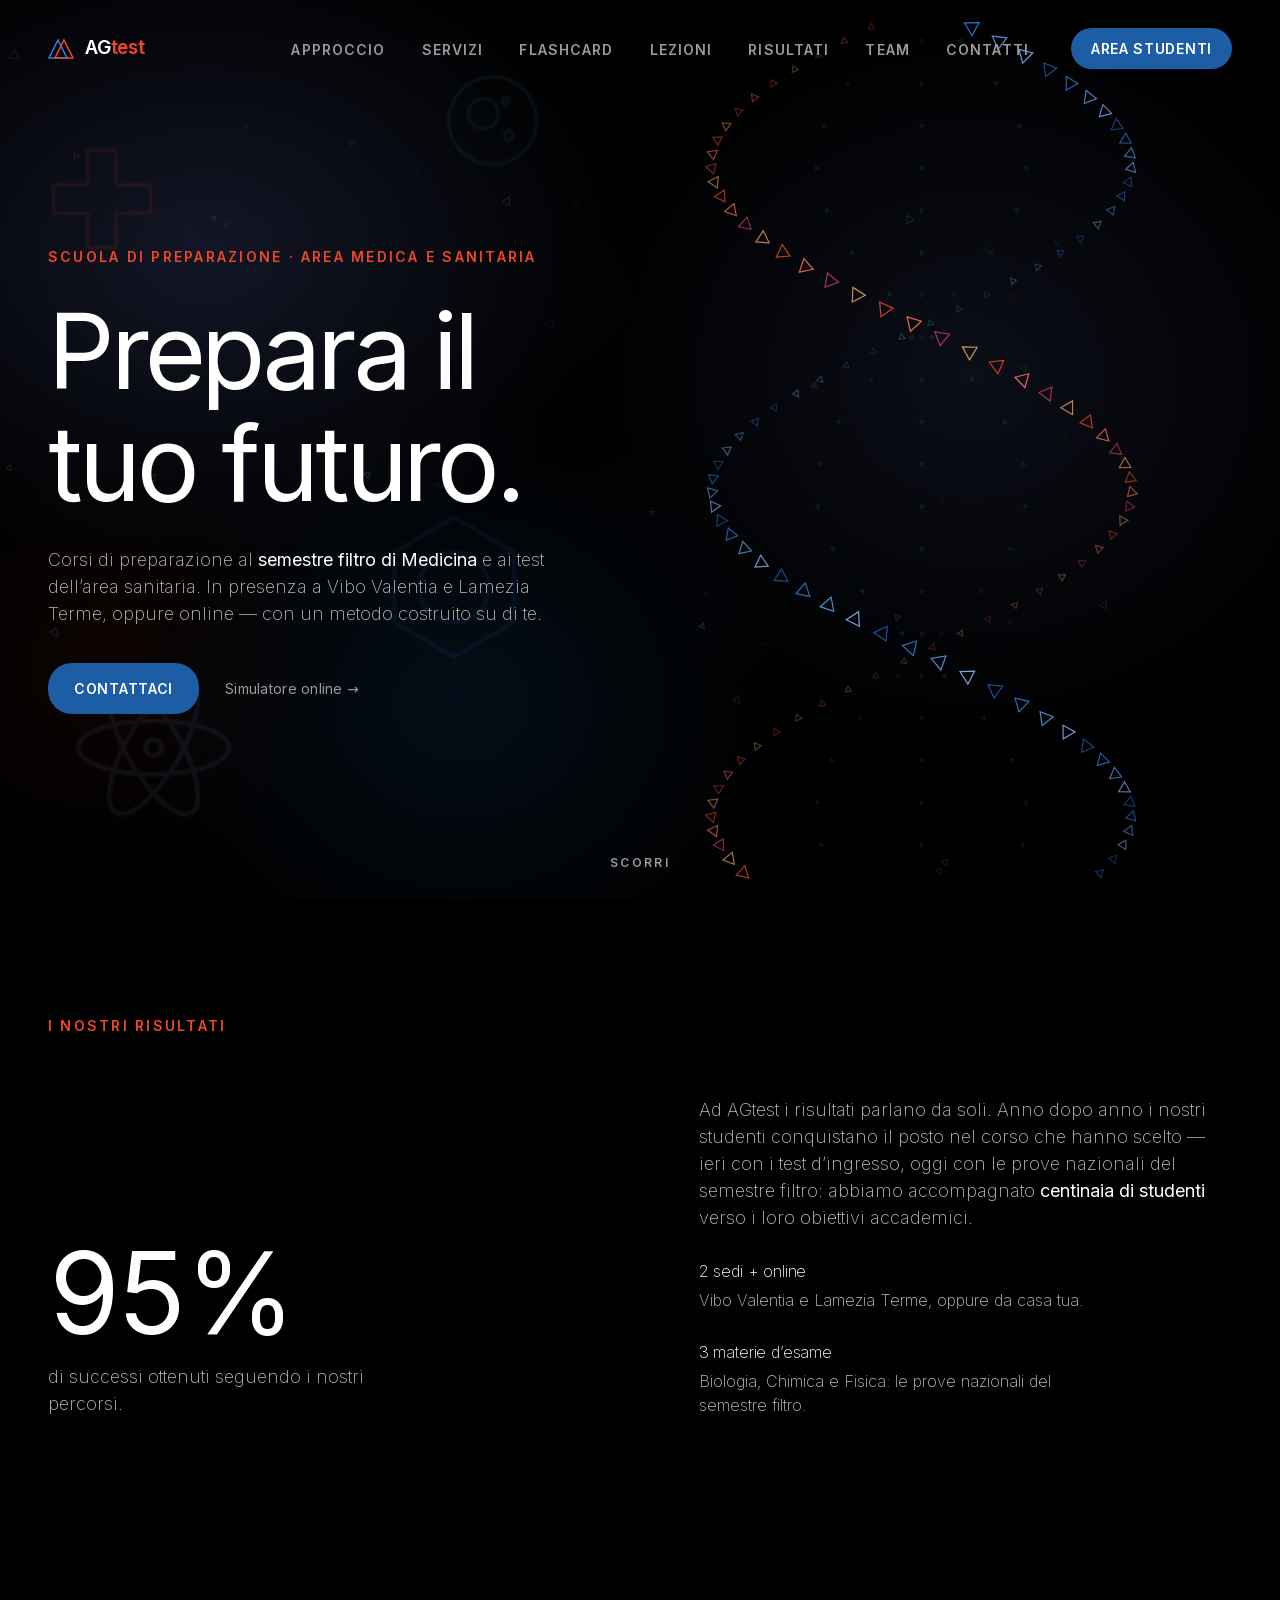
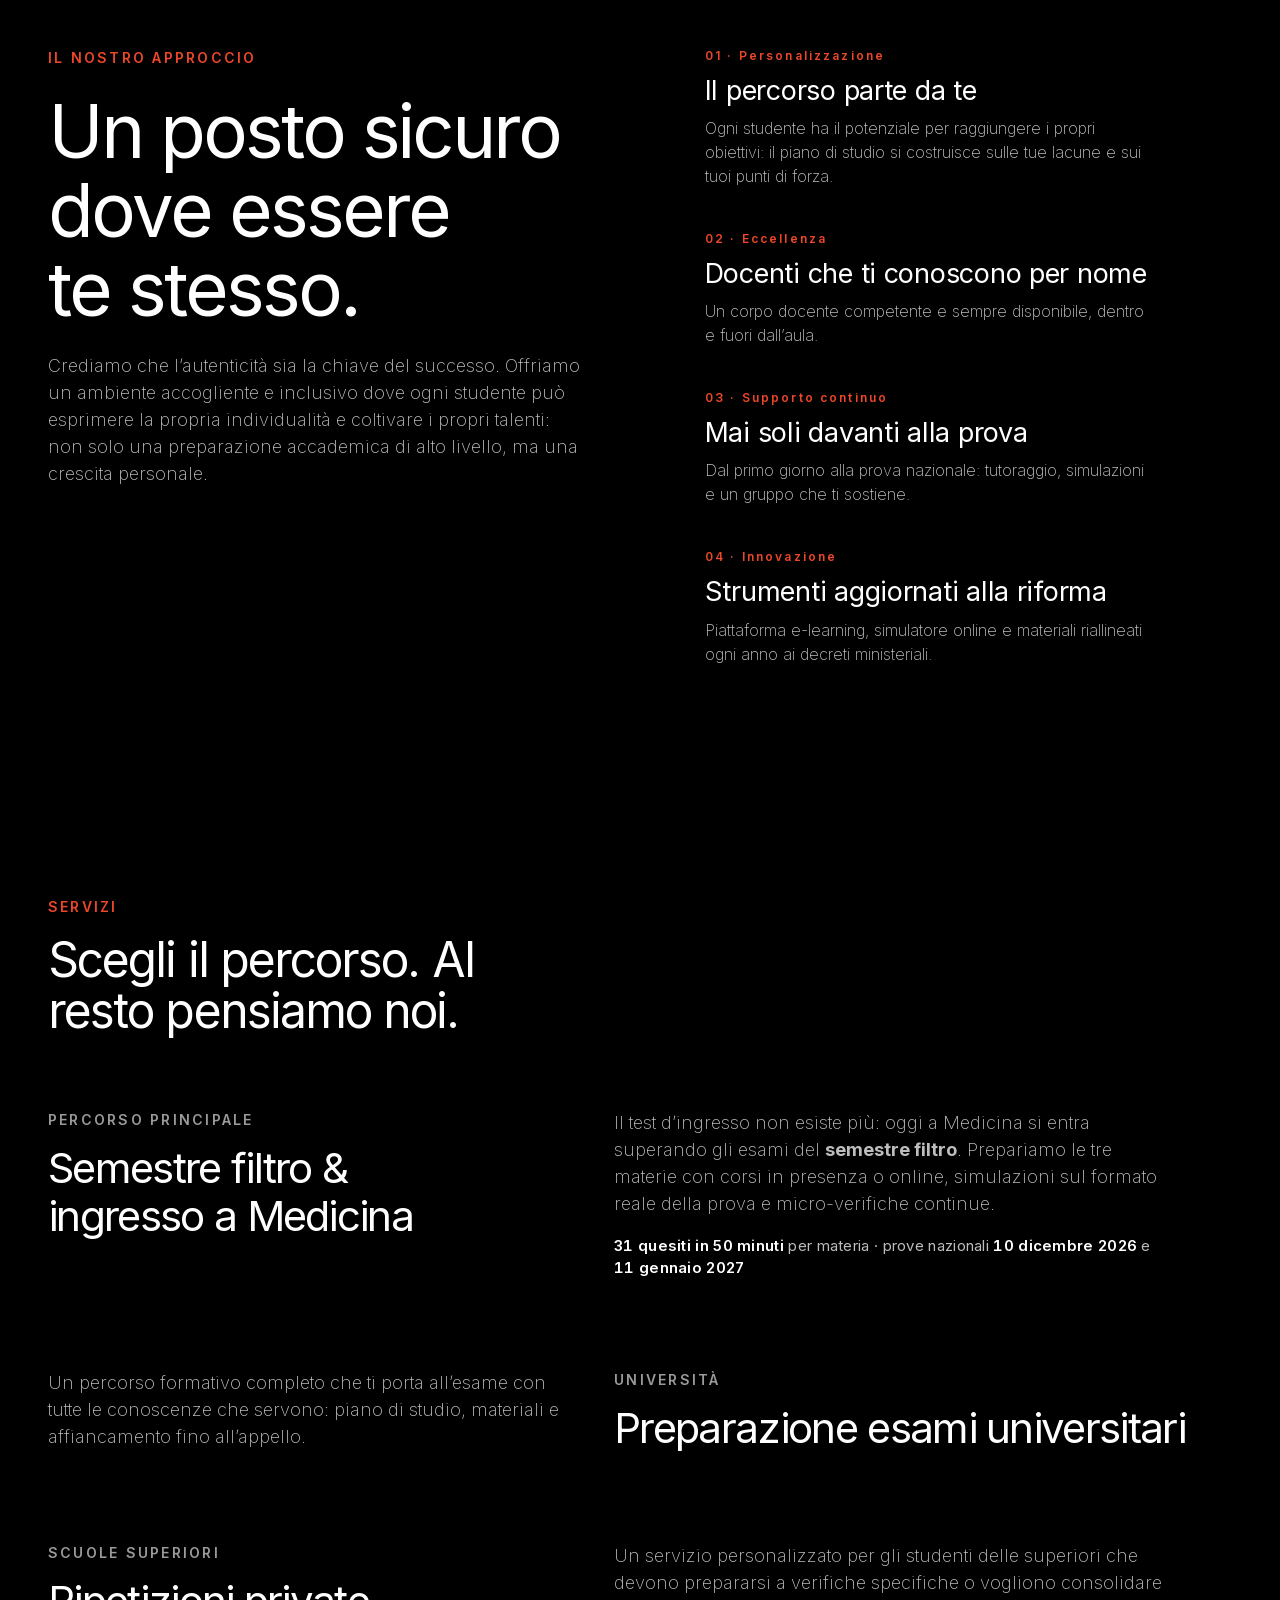
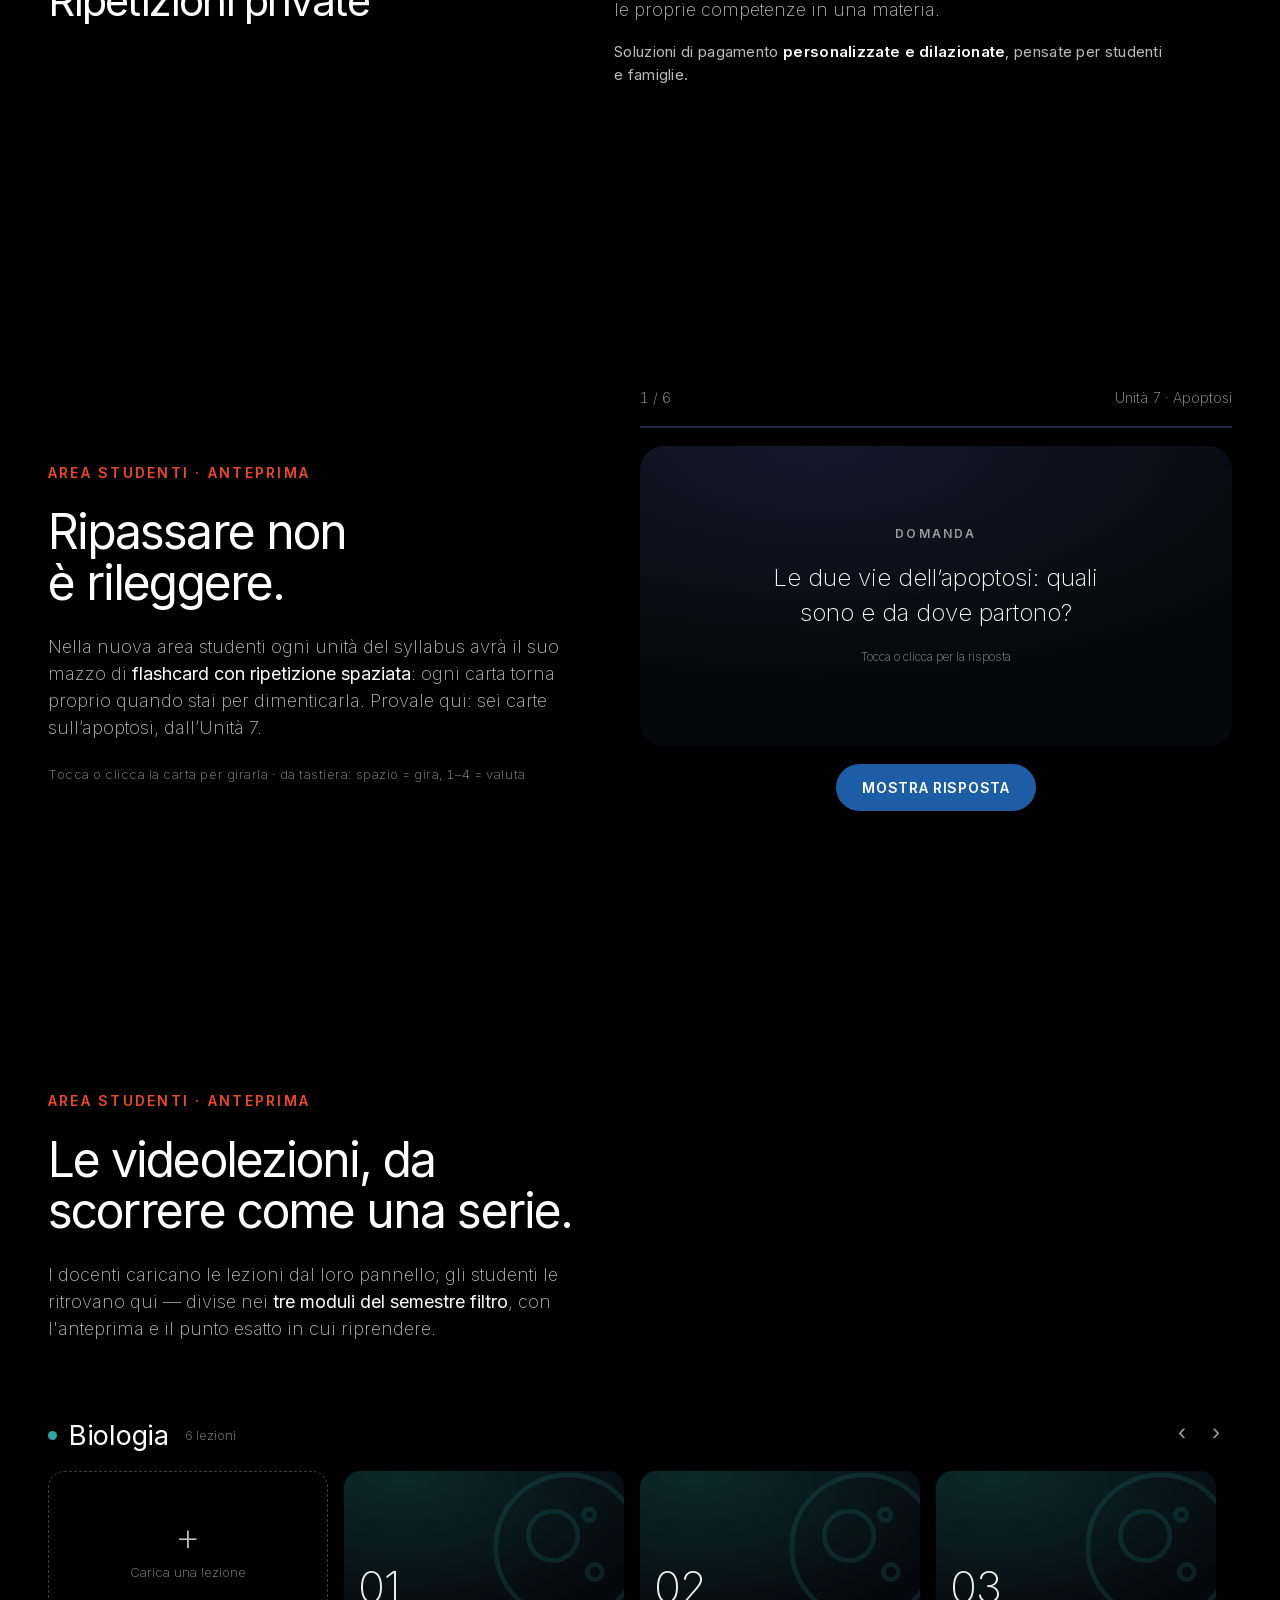
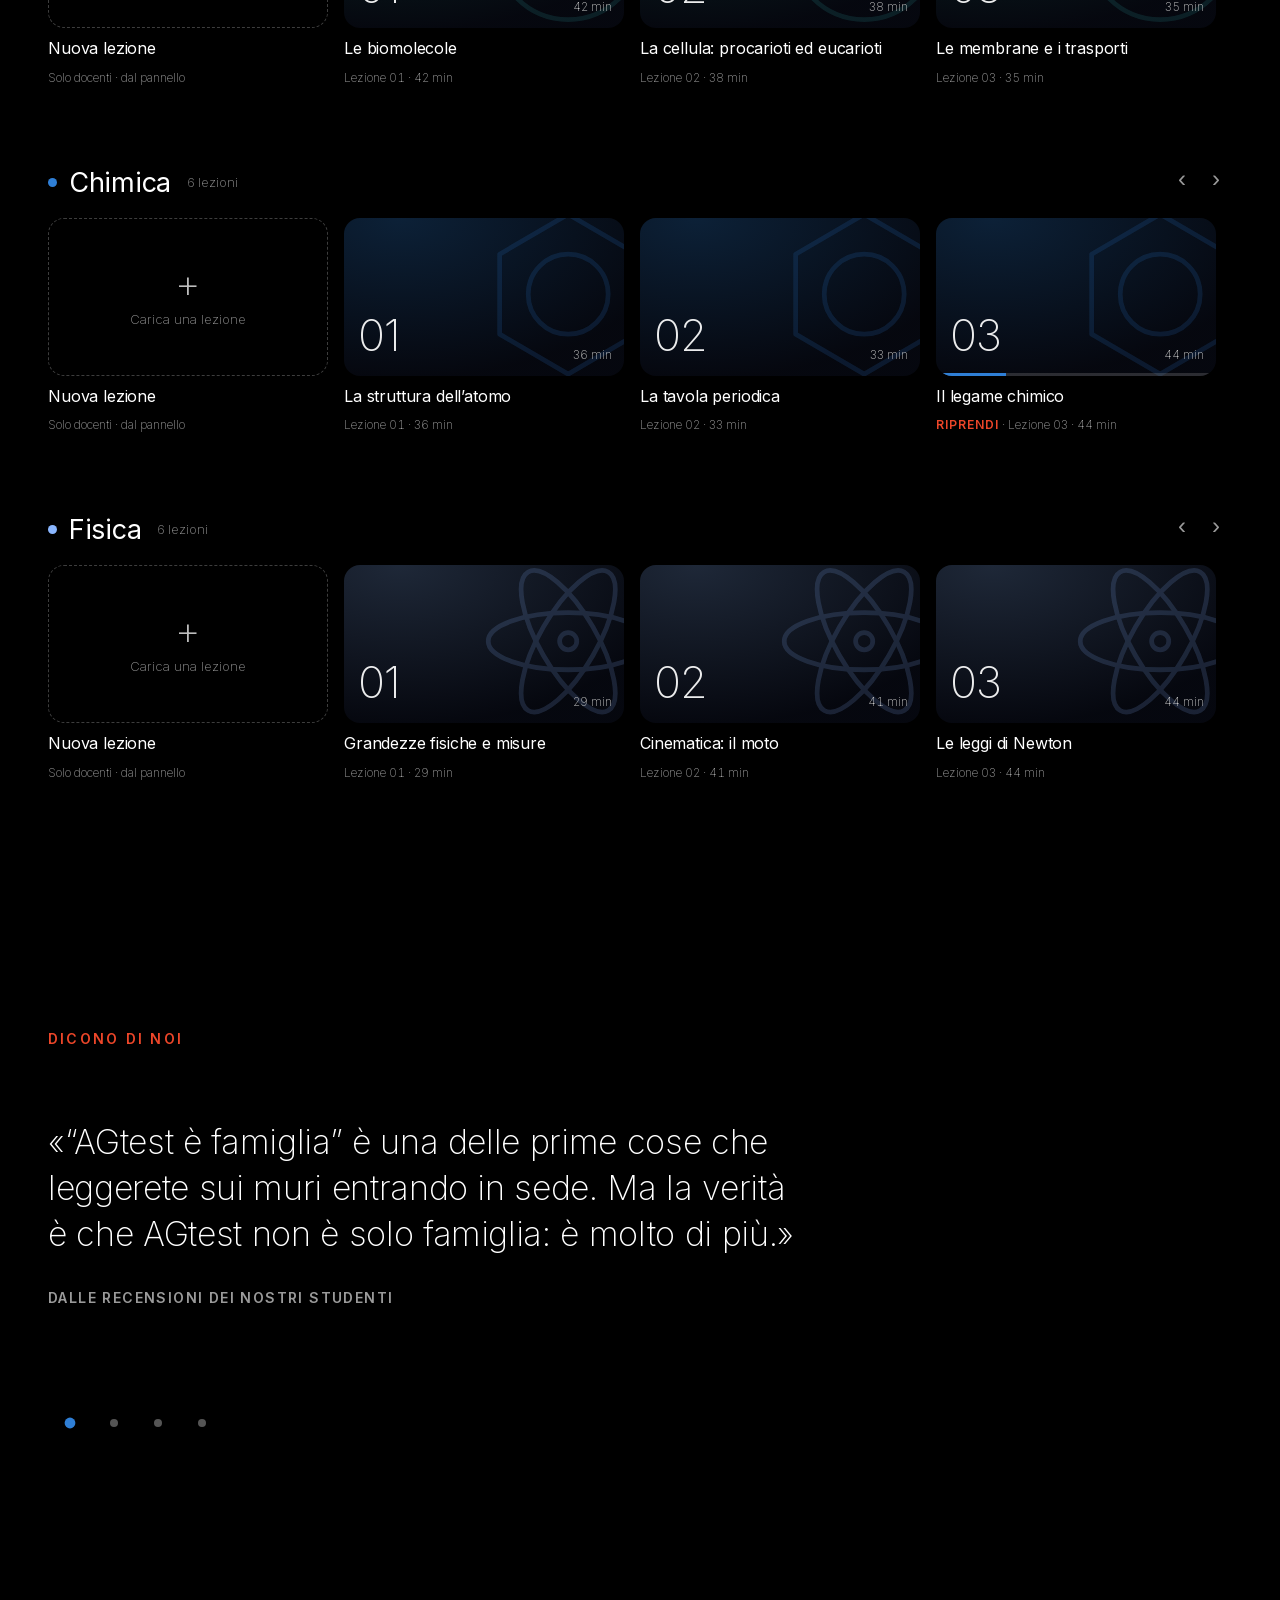
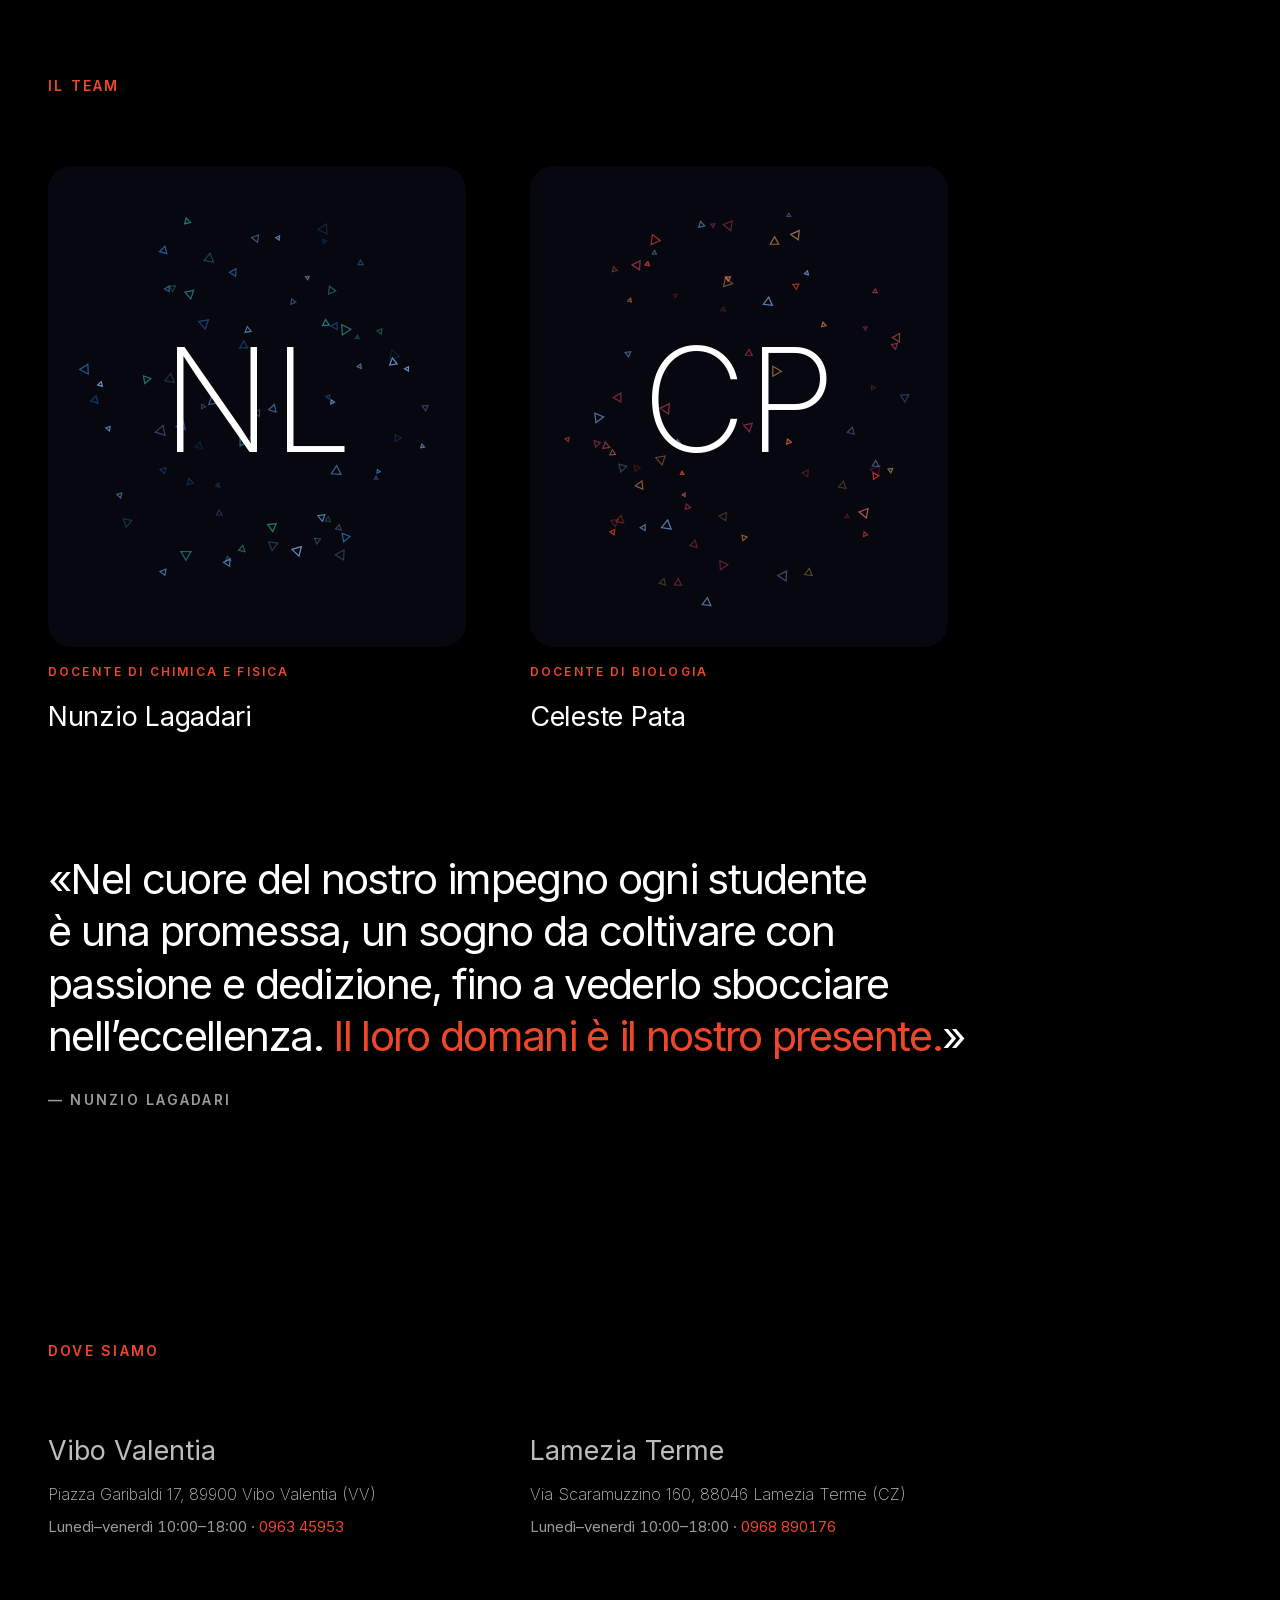
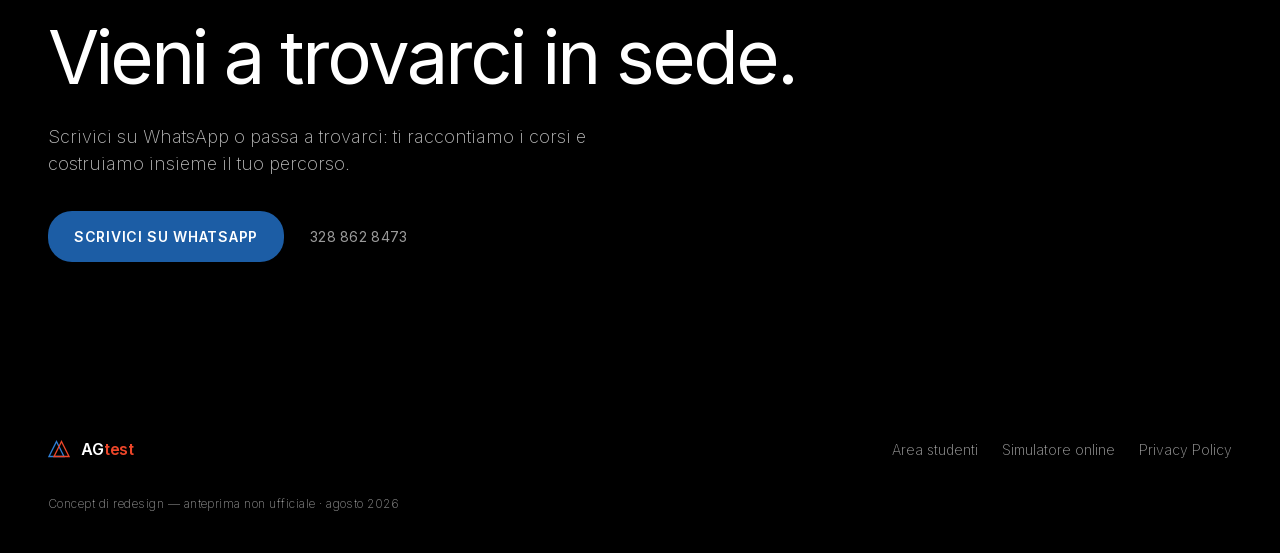
==== index.html @ e4c8ce67 "Login Google reale attivo (GIS + Client ID)" ====
<!doctype html>
<html lang="it">
<head>
<meta charset="utf-8">
<meta name="viewport" content="width=device-width, initial-scale=1">
<title>AGtest — Prepara il tuo futuro</title>
<style>
/* ================= FONT ================= */
@font-face {
  font-family: 'Inter';
  font-style: normal;
  font-weight: 100 900;
  font-display: swap;
  src: url([data-uri]) format('woff2');
}

/* ================= TOKENS ================= */
:root {
  --void: #000000;
  --bone: #ffffff;
  --ash: #9a9a9a;
  --mist: #bdbdbd;
  --blu: #2f7fd6;          /* blu AGtest schiarito — accenti, stati attivi, hover */
  --blu-deep: #1c5da5;     /* blu AGtest originale — fondo dei bottoni (contrasto AA col bianco) */
  --rosso: #ed4629;        /* accento AGtest — label, enfasi, link */
  --navy: #222845;         /* tinta profonda */

  --font: 'Inter', ui-sans-serif, system-ui, -apple-system, 'Segoe UI', Roboto, sans-serif;

  --w-thin: 200;
  --w-reg: 400;
  --w-semi: 600;

  --max: 1280px;
  --pad: clamp(20px, 4vw, 48px);

  --body-sm: 16px;
  --data: 15px;

  --display: clamp(52px, 8.2vw, 113px);
  --h-lg: clamp(42px, 5.8vw, 78px);
  --h: clamp(34px, 4vw, 48px);
  --h-sm: clamp(28px, 3.4vw, 42px);
  --h-xs: clamp(22px, 2.4vw, 27px);
  --body: 18px;
}

/* ================= BASE ================= */
* { margin: 0; padding: 0; box-sizing: border-box; }
html { scroll-behavior: smooth; }
@media (prefers-reduced-motion: reduce) { html { scroll-behavior: auto; } }
body {
  background: var(--void);
  color: var(--bone);
  font-family: var(--font);
  font-weight: var(--w-thin);
  font-size: var(--body);
  line-height: 1.5;
  -webkit-font-smoothing: antialiased;
  overflow-x: hidden;
}
::selection { background: var(--blu-deep); color: var(--bone); }
a { color: inherit; text-decoration: none; }
a:focus-visible, button:focus-visible { outline: 2px solid var(--blu); outline-offset: 4px; border-radius: 4px; }
img, canvas, svg { max-width: 100%; display: block; }

.wrap { max-width: var(--max); margin: 0 auto; padding-left: var(--pad); padding-right: var(--pad); }

/* type roles */
.display, .h-lg, .h, .h-sm {
  font-weight: var(--w-reg);
  letter-spacing: -0.04em;
  line-height: 1.06;
  text-wrap: balance;
  font-feature-settings: "ss01" on;
}
.display { font-size: var(--display); }
.h-lg { font-size: var(--h-lg); }
.h { font-size: var(--h); }
.h-sm { font-size: var(--h-sm); line-height: 1.15; }
.h-xs { font-size: var(--h-xs); font-weight: var(--w-reg); line-height: 1.3; letter-spacing: -0.01em; }

.label {
  font-size: 14px;
  font-weight: var(--w-semi);
  letter-spacing: 0.16em;
  text-transform: uppercase;
  color: var(--rosso);
}
.label--quiet { color: var(--ash); }
.body { font-weight: var(--w-thin); color: var(--mist); max-width: 540px; }
.body strong { font-weight: var(--w-reg); color: var(--bone); }
.body a { color: var(--rosso); }
.body a:hover { color: var(--bone); }

/* pill button — l'unico bottone pieno */
.pill {
  display: inline-block;
  background: var(--blu-deep);
  color: var(--bone);
  font-family: var(--font); /* i <button> non ereditano il font da soli */
  font-size: 14px;
  font-weight: var(--w-semi);
  letter-spacing: 0.05em;
  text-transform: uppercase;
  border: 0;
  border-radius: 24px;
  padding: 15px 26px;
  cursor: pointer;
  transition: background .25s ease, transform .25s ease;
}
.pill:hover { background: #2a6fc0; transform: translateY(-1px); } /* >=4.5:1 col bianco anche in hover */

.ghost {
  display: inline-block;
  font-size: 14px;
  font-weight: var(--w-reg);
  color: var(--ash);
  letter-spacing: 0.02em;
  transition: color .2s ease;
  padding: 12px 8px;
  margin: -12px -8px;
}
.ghost:hover { color: var(--bone); }

.skip-link {
  position: absolute; left: -9999px; top: 0; z-index: 100;
  background: var(--blu-deep); color: var(--bone);
  padding: 12px 18px; border-radius: 0 0 24px 0;
  font-size: 14px; font-weight: var(--w-semi);
}
.skip-link:focus { left: 0; }

/* reveal on scroll */
.reveal { opacity: 0; transform: translateY(26px); transition: opacity .8s ease, transform .8s ease; }
.reveal.in { opacity: 1; transform: none; }
@media (prefers-reduced-motion: reduce) {
  .reveal { opacity: 1; transform: none; transition: none; }
}

/* modalità ?static — screenshot/stampa: hero ad altezza fissa, niente animazioni */
html.static .hero { min-height: 0; height: 880px; }
html.static .reveal { opacity: 1; transform: none; transition: none; }
@media (max-width: 900px) { html.static .hero { height: 740px; } }

/* decorative ambient triangles (static) */
.tri {
  position: absolute;
  width: 0; height: 0;
  pointer-events: none;
}

section { position: relative; padding: clamp(60px, 9vw, 120px) 0; }

/* ================= NAV ================= */
header {
  position: absolute;
  top: 0; left: 0; right: 0;
  z-index: 10;
}
.nav {
  display: flex;
  align-items: center;
  gap: 36px;
  padding-top: 28px;
}
.logo { display: flex; align-items: center; gap: 11px; }
.logo-word { font-size: 19px; font-weight: var(--w-semi); letter-spacing: -0.01em; color: var(--bone); }
.logo-word em { font-style: normal; color: var(--rosso); }
.nav-links { display: flex; gap: 36px; margin-left: auto; list-style: none; }
.nav-links a {
  font-size: 14px;
  font-weight: var(--w-semi);
  letter-spacing: 0.08em;
  text-transform: uppercase;
  color: var(--ash);
  transition: color .2s ease;
  display: inline-block; /* area tocco >=41px senza cambiare il ritmo visivo */
  padding: 12px 6px;
  margin: -12px -6px;
}
.nav-links a:hover { color: var(--bone); }
.nav .pill { margin-left: 6px; padding: 12px 20px; }
@media (max-width: 900px) {
  .nav { flex-wrap: wrap; row-gap: 16px; }
  .nav-links { order: 3; width: 100%; gap: 30px; overflow-x: auto; scrollbar-width: none; padding-bottom: 2px; }
  .nav-links::-webkit-scrollbar { display: none; }
  .nav .pill { margin-left: auto; }
}
@media (max-width: 380px) {
  .nav { gap: 16px; }
  .nav .pill { padding: 12px 14px; font-size: 13px; }
}

/* ================= HERO ================= */
.hero {
  position: relative;
  min-height: 100vh;
  min-height: 100svh;
  display: flex;
  align-items: center;
  padding: 140px 0 80px;
  overflow: hidden;
}
/* nebulosa: lo sfondo resta nero ma respira — vietato che diventi un pannello grigio */
.hero::before {
  content: '';
  position: absolute;
  inset: 0;
  z-index: 0;
  pointer-events: none;
  background:
    radial-gradient(620px 460px at 16% 28%, rgba(34, 40, 69, 0.55), transparent 70%),
    radial-gradient(460px 420px at 36% 78%, rgba(28, 93, 165, 0.14), transparent 70%),
    radial-gradient(340px 300px at 8% 74%, rgba(237, 70, 41, 0.05), transparent 70%),
    radial-gradient(560px 520px at 76% 42%, rgba(34, 40, 69, 0.35), transparent 72%);
}
/* glifi delle materie — quasi invisibili, come una nube stellare */
.glifi { position: absolute; inset: 0; z-index: 0; pointer-events: none; }
.glifo {
  position: absolute;
  fill: none;
  stroke-width: 2.5;
  stroke-linejoin: round;
  stroke-linecap: round;
  filter: blur(1.1px);
}
.g-med { stroke: #ed4629; width: clamp(90px, 10vw, 150px);  top: 15%;    left: 3%;  opacity: .11; animation: drift 26s ease-in-out infinite alternate; }
.g-chi { stroke: #2f7fd6; width: clamp(110px, 13vw, 190px); top: 56%;    left: 29%; opacity: .09; animation: drift 34s ease-in-out -9s infinite alternate-reverse; }
.g-fis { stroke: #8ab6ff; width: clamp(120px, 14vw, 210px); bottom: 7%;  left: 5%;  opacity: .08; animation: drift 40s ease-in-out -18s infinite alternate; }
.g-bio { stroke: #2ea3a3; width: clamp(80px, 9vw, 130px);   top: 7%;     left: 34%; opacity: .10; animation: drift 30s ease-in-out -25s infinite alternate-reverse; }
@keyframes drift {
  from { transform: translate3d(0, 0, 0) rotate(-2deg); }
  to   { transform: translate3d(16px, -20px, 0) rotate(3deg); }
}
@media (prefers-reduced-motion: reduce) { .glifo { animation-duration: 80s; } }
html.static .glifo { animation: none; }
.hero.fuori-vista .glifo { animation-play-state: paused; } /* niente compositor quando l'hero e' fuori viewport */
@media (max-width: 900px) {
  /* telefono: glifi in colonna sul bordo sinistro, elica sul bordo destro — due fasce che non si accavallano */
  .g-med, .g-chi, .g-fis, .g-bio { opacity: .08; }
  .g-med { top: 12%; left: 2%; }
  .g-bio { top: 32%; left: 7%; }
  .g-chi { top: 54%; left: 2%; }
  .g-fis { bottom: 5%; left: 5%; }
}
#dna {
  position: absolute;
  inset: 0;
  z-index: 0;
}
.hero-inner { position: relative; z-index: 1; width: 100%; }
.hero-copy { max-width: 640px; display: grid; gap: 28px; justify-items: start; }
.hero-copy .body { font-size: var(--body); }
.hero-cta { display: flex; align-items: center; gap: 26px; flex-wrap: wrap; margin-top: 8px; }
.scroll-hint {
  position: absolute; bottom: 28px; left: 50%; transform: translateX(-50%);
  color: var(--ash); font-size: 12px; font-weight: var(--w-semi); letter-spacing: .2em; text-transform: uppercase;
  z-index: 1;
}
@media (max-width: 900px) {
  .hero { min-height: auto; padding: 150px 0 40px; }
  #dna { opacity: .38; } /* l'elica ora sta sul bordo destro, non dietro al testo: puo' essere piu' viva */
  .scroll-hint { display: none; }
}

/* ================= NUMERI ================= */
.stats-grid {
  display: grid;
  grid-template-columns: minmax(0, 1.1fr) minmax(0, 1fr);
  gap: clamp(30px, 5vw, 96px);
  align-items: end;
}
.stat-big {
  font-size: clamp(96px, 13vw, 113px);
  font-weight: var(--w-reg);
  letter-spacing: -0.04em;
  line-height: 0.9;
  font-variant-numeric: tabular-nums;
}
.stat-big small { display: block; font-size: var(--body); font-weight: var(--w-thin); letter-spacing: 0; color: var(--mist); margin-top: 18px; line-height: 1.5; max-width: 380px; }
.stat-rows { display: grid; gap: 30px; }
.stat-row { display: grid; gap: 6px; }
.stat-row .h-xs { color: var(--bone); }
.stat-row p { color: var(--mist); font-size: var(--body-sm); font-weight: var(--w-thin); max-width: 420px; }
@media (max-width: 760px) { .stats-grid { grid-template-columns: 1fr; align-items: start; } }

/* ================= APPROCCIO ================= */
.split {
  display: grid;
  grid-template-columns: minmax(0, 1.1fr) minmax(0, 1fr);
  gap: clamp(36px, 6vw, 120px);
}
.split .lede { display: grid; gap: 24px; align-content: start; justify-items: start; }
.pillars { display: grid; gap: 42px; align-content: center; }
.pillar { display: grid; gap: 8px; }
.pillar .idx { font-size: 12px; font-weight: var(--w-semi); letter-spacing: .18em; color: var(--rosso); }
.pillar p { color: var(--mist); font-size: var(--body-sm); font-weight: var(--w-thin); max-width: 440px; }
@media (max-width: 860px) { .split { grid-template-columns: 1fr; } }

/* ================= SERVIZI ================= */
.services { display: grid; gap: clamp(48px, 7vw, 90px); margin-top: clamp(40px, 6vw, 72px); }
.service {
  display: grid;
  grid-template-columns: minmax(0, 1fr) minmax(0, 1.2fr);
  gap: clamp(24px, 4vw, 72px);
}
.service:nth-child(even) .service-head { order: 2; }
.service-head { display: grid; gap: 14px; align-content: start; }
.service-body { display: grid; gap: 18px; align-content: start; }
.service-body p { color: var(--mist); max-width: 560px; }
.datarow {
  font-size: var(--data);
  font-weight: var(--w-reg);
  color: var(--ash);
  font-variant-numeric: tabular-nums;
  letter-spacing: 0.02em;
}
.datarow b { font-weight: var(--w-semi); color: var(--bone); }
@media (max-width: 860px) {
  .service { grid-template-columns: 1fr; }
  .service:nth-child(even) .service-head { order: 0; }
}

/* ================= FLASHCARD (demo area studenti) ================= */
.fc-wrap {
  display: grid;
  grid-template-columns: minmax(0, 1fr) minmax(0, 1.15fr);
  gap: clamp(36px, 6vw, 110px);
  align-items: center;
  margin-top: clamp(40px, 6vw, 70px);
}
.fc-copy { display: grid; gap: 24px; justify-items: start; align-content: start; }
.fc-kbd { font-size: 13px; color: var(--ash); letter-spacing: .04em; font-variant-numeric: tabular-nums; }
.fc-demo { display: grid; gap: 18px; }
.fc-meta { display: flex; justify-content: space-between; font-size: 14px; color: var(--ash); font-variant-numeric: tabular-nums; }
.fc-bar { height: 2px; background: var(--navy); border-radius: 2px; overflow: hidden; }
.fc-bar span { display: block; height: 100%; width: 0; background: var(--blu); transition: width .4s ease; }
.fc-scene { perspective: 1200px; }
.fc-card {
  position: relative;
  height: 300px;
  transform-style: preserve-3d;
  transition: transform .55s cubic-bezier(.4, 0, .2, 1);
  cursor: pointer;
  border-radius: 24px;
}
.fc-card.flip { transform: rotateY(180deg); }
.fc-card:focus-visible { outline: 2px solid var(--blu); outline-offset: 6px; }
.fc-face {
  position: absolute;
  inset: 0;
  backface-visibility: hidden;
  -webkit-backface-visibility: hidden;
  border-radius: 24px;
  display: grid;
  gap: 18px;
  align-content: center;
  justify-items: center;
  text-align: center;
  padding: 30px 34px;
  background: radial-gradient(130% 110% at 30% 0%, rgba(34, 40, 69, 0.60), rgba(34, 40, 69, 0.16) 75%);
}
.fc-face--back {
  transform: rotateY(180deg);
  background: radial-gradient(130% 110% at 70% 0%, rgba(34, 40, 69, 0.80), rgba(34, 40, 69, 0.20) 75%);
}
.fc-tag { font-size: 12px; font-weight: var(--w-semi); letter-spacing: .18em; text-transform: uppercase; color: var(--ash); }
.fc-face--back .fc-tag { color: var(--blu); }
.fc-text { font-size: clamp(19px, 2vw, 24px); font-weight: var(--w-thin); line-height: 1.45; max-width: 520px; text-wrap: balance; }
.fc-text strong { font-weight: var(--w-reg); }
.fc-hint { font-size: 12px; color: var(--ash); }
.fc-actions { display: grid; gap: 12px; justify-items: center; min-height: 96px; align-content: start; }
.fc-ratings { display: grid; grid-template-columns: repeat(4, 1fr); gap: 8px; width: 100%; }
.fc-ratings[hidden], .fc-actions [hidden] { display: none; }
.fc-rate {
  background: none; border: 0; cursor: pointer; font: inherit;
  font-size: 12px; font-weight: var(--w-semi); letter-spacing: .08em; text-transform: uppercase;
  color: var(--ash); padding: 12px 4px; border-radius: 24px;
  display: grid; gap: 8px; justify-items: center;
  transition: color .2s ease, background .2s ease;
}
/* scala semantica delle valutazioni (rosso->sabbia->teal->blu), promossa dallo spettro particelle */
.fc-rate i { font-style: normal; width: 8px; height: 8px; border-radius: 50%; display: block; }
.fc-rate:hover { color: var(--bone); background: rgba(34, 40, 69, 0.35); }
.fc-rate:focus-visible { outline: 2px solid var(--blu); outline-offset: 2px; }
.fc-done { display: none; gap: 18px; justify-items: center; text-align: center; align-content: center; min-height: 300px; }
.fc-done.on { display: grid; }
.fc-done .h-xs { max-width: 460px; }
.fc-done p { color: var(--mist); max-width: 440px; }
@media (max-width: 860px) {
  .fc-wrap { grid-template-columns: 1fr; }
  .fc-card { height: 270px; }
}
@media (max-width: 380px) {
  .fc-card { height: 300px; }
  .fc-face { padding: 24px 18px; }
}
@media (prefers-reduced-motion: reduce) {
  .fc-card { transition: none; }
  .fc-bar span { transition: none; }
}

/* ================= LEZIONI (videoteca stile Netflix) ================= */
.lez-head { display: grid; gap: 24px; justify-items: start; max-width: 640px; }
.lez-rows { display: grid; gap: clamp(36px, 5vw, 56px); margin-top: clamp(40px, 6vw, 70px); }
.lez-row { min-width: 0; } /* senza, la traccia del grid cresce fino al contenuto e il nastro non scorre */
.lez-row-top { display: flex; align-items: baseline; gap: 16px; margin-bottom: 12px; }
.lez-row-top h3 { display: flex; align-items: center; gap: 12px; }
.lez-dot { width: 9px; height: 9px; border-radius: 50%; display: inline-block; }
.lez-count { font-size: 13px; color: var(--ash); font-variant-numeric: tabular-nums; }
.lez-arrows { margin-left: auto; display: flex; gap: 2px; }
.lez-arrow {
  background: none; border: 0; cursor: pointer;
  color: var(--ash); font-size: 24px; line-height: 1; padding: 8px 12px;
  transition: color .2s ease;
}
.lez-arrow:hover { color: var(--bone); }
.lez-arrow:focus-visible { outline: 2px solid var(--blu); outline-offset: 2px; border-radius: 8px; }
.lez-scroll {
  display: flex; gap: 16px;
  overflow-x: auto; scroll-snap-type: x proximity;
  padding: 6px 4px 16px;
  scrollbar-width: none;
}
.lez-scroll::-webkit-scrollbar { display: none; }
.lez-card {
  flex: 0 0 auto; width: min(280px, 66vw);
  background: none; border: 0; padding: 0; font: inherit; color: inherit; text-align: left; cursor: pointer;
  display: grid; gap: 10px; align-content: start;
  scroll-snap-align: start;
  transition: transform .3s ease;
}
.lez-card:hover, .lez-card:focus-visible { transform: translateY(-4px) scale(1.02); }
.lez-card:focus-visible { outline: 2px solid var(--blu); outline-offset: 4px; border-radius: 18px; }
/* raggio 16px sulle tile video: il 24 di sistema mangerebbe l'anteprima a queste dimensioni */
.lez-thumb {
  position: relative; aspect-ratio: 16 / 9; border-radius: 16px; overflow: hidden;
  background: radial-gradient(130% 130% at 20% 0%, var(--tono-wash, rgba(34, 40, 69, 0.7)), rgba(6, 8, 16, 0.92) 78%);
}
.lez-thumb .glifo-mini {
  position: absolute; right: -14%; top: -12%; width: 68%;
  opacity: .16; fill: none; stroke: var(--tono, #2f7fd6);
  stroke-width: 2.5; stroke-linejoin: round; stroke-linecap: round;
}
.lez-num { position: absolute; left: 14px; bottom: 8px; font-size: 44px; font-weight: var(--w-thin); letter-spacing: -0.03em; opacity: .92; }
.lez-dur { position: absolute; right: 12px; bottom: 12px; font-size: 12px; color: var(--mist); font-variant-numeric: tabular-nums; }
.lez-play {
  position: absolute; inset: 0;
  display: grid; place-items: center;
  background: rgba(0, 0, 0, 0.35);
  opacity: 0; transition: opacity .25s ease;
}
.lez-card:hover .lez-play, .lez-card:focus-visible .lez-play { opacity: 1; }
.lez-progress { position: absolute; left: 0; right: 0; bottom: 0; height: 3px; background: rgba(154, 154, 154, 0.25); }
.lez-progress span { display: block; height: 100%; background: var(--blu); }
.lez-title { font-size: 16px; font-weight: var(--w-reg); letter-spacing: -0.01em; line-height: 1.3; }
.lez-meta { font-size: 12px; color: var(--ash); font-variant-numeric: tabular-nums; }
.lez-meta .riprendi { color: var(--rosso); font-weight: var(--w-semi); text-transform: uppercase; letter-spacing: .08em; }
/* tile "carica" per i docenti: bordo tratteggiato = slot vuoto (unica eccezione, dichiarata, alla regola no-bordi) */
.lez-upload .lez-thumb {
  background: none; border: 1px dashed rgba(154, 154, 154, 0.4);
  display: grid; place-items: center; align-content: center; gap: 6px;
}
.lez-upload .piu { font-size: 40px; font-weight: var(--w-thin); color: var(--mist); line-height: 1; }
.lez-upload .txt { font-size: 13px; color: var(--ash); }
/* scheda-player */
.lez-player-box {
  position: relative;
  width: min(720px, 100%);
  border-radius: 24px;
  background: radial-gradient(140% 120% at 30% 0%, rgba(34, 40, 69, 0.9), rgba(6, 8, 16, 0.96) 80%);
  padding: 26px 26px 32px;
  display: grid; gap: 18px;
  max-height: 92svh; overflow-y: auto;
}
.lez-screen {
  position: relative; aspect-ratio: 16 / 9; border-radius: 16px; overflow: hidden;
  background: radial-gradient(130% 130% at 25% 0%, var(--tono-wash, rgba(34, 40, 69, 0.75)), rgba(4, 6, 12, 0.95) 80%);
  display: grid; place-items: center;
}
.lez-screen .glifo-mini {
  position: absolute; right: -10%; top: -14%; width: 55%;
  opacity: .15; fill: none; stroke: var(--tono, #2f7fd6);
  stroke-width: 2.5; stroke-linejoin: round; stroke-linecap: round;
}
.lez-playbtn {
  position: relative;
  display: grid; place-items: center;
  width: 84px; height: 84px; border-radius: 50%;
  background: rgba(255, 255, 255, 0.95);
  transition: transform .2s ease;
}
.lez-playlink:hover .lez-playbtn, .lez-playlink:focus-visible .lez-playbtn { transform: scale(1.07); }
.lez-playlink:focus-visible { outline: 2px solid var(--blu); outline-offset: 6px; border-radius: 50%; }
.lez-player-meta { display: grid; gap: 8px; justify-items: start; }
@media (max-width: 640px) {
  .lez-arrows { display: none; } /* su touch si scorre col dito */
  .lez-num { font-size: 34px; }
  .lez-player-box { padding: 18px 18px 24px; }
}

/* ================= MODAL ACCESSO (Area studenti) ================= */
.login-overlay {
  position: fixed; inset: 0; z-index: 50;
  background: rgba(0, 0, 0, 0.78);
  display: grid; place-items: center;
  padding: 24px;
}
.login-overlay[hidden] { display: none; }
.login-box {
  position: relative;
  width: min(400px, 100%);
  border-radius: 24px;
  background: radial-gradient(140% 120% at 30% 0%, rgba(34, 40, 69, 0.9), rgba(6, 8, 16, 0.96) 80%);
  padding: 40px 34px 34px;
  display: grid; gap: 18px; justify-items: start;
}
.login-close {
  position: absolute; top: 10px; right: 10px;
  background: none; border: 0; cursor: pointer;
  color: var(--ash); font-size: 26px; line-height: 1;
  padding: 10px 14px;
  transition: color .2s ease;
}
.login-close:hover { color: var(--bone); }
.login-close:focus-visible { outline: 2px solid var(--blu); outline-offset: 2px; border-radius: 8px; }
.google-btn {
  display: inline-flex; align-items: center; gap: 12px;
  background: #ffffff; color: #1f1f1f;
  font-size: 14px; font-weight: var(--w-semi); letter-spacing: 0.02em;
  border-radius: 24px; padding: 14px 24px;
  transition: transform .2s ease;
}
.google-btn:hover { transform: translateY(-1px); }
.login-note { font-size: 12px; color: var(--ash); max-width: 310px; line-height: 1.5; }
/* passo 2: selettore account in stile Google (solo dimostrativo, nessun campo) */
.gpicker { background: #ffffff; color: #202124; border-radius: 16px; padding: 26px 24px 14px; display: grid; gap: 6px; width: 100%; }
.gpicker .gtesta { display: grid; gap: 10px; justify-items: center; text-align: center; padding-bottom: 14px; }
.gpicker .gparole { font-size: 20px; letter-spacing: -0.01em; }
.gpicker .gsotto { font-size: 13px; color: #5f6368; }
.gacct {
  display: flex; align-items: center; gap: 14px;
  width: 100%; padding: 13px 8px;
  background: none; border: 0; border-top: 1px solid #e8eaed;
  font: inherit; color: #202124; text-align: left; cursor: pointer;
}
.gacct:hover { background: #f7f8f8; }
.gacct:focus-visible { outline: 2px solid #1a73e8; outline-offset: -2px; }
.gava { flex: 0 0 auto; width: 34px; height: 34px; border-radius: 50%; background: #1a73e8; color: #fff; display: grid; place-items: center; font-size: 15px; font-weight: var(--w-semi); }
.gacct .gchi { display: grid; gap: 1px; }
.gacct .gnome { font-size: 14px; font-weight: var(--w-semi); }
.gacct .gmail { font-size: 13px; color: #5f6368; }
.gindietro { justify-self: start; }

/* ================= AREA STUDENTI (pagina interna) ================= */
.area {
  position: fixed; inset: 0; z-index: 40;
  background: var(--void);
  overflow-y: auto;
  overscroll-behavior: contain;
}
.area[hidden] { display: none; }
.area::before {
  content: '';
  position: absolute; top: 0; left: 0; right: 0; height: 480px;
  pointer-events: none;
  background: radial-gradient(640px 420px at 18% 0%, rgba(34, 40, 69, 0.5), transparent 70%);
}
.area-top { position: sticky; top: 0; z-index: 2; background: rgba(0, 0, 0, 0.88); }
.area-top-in { display: flex; align-items: center; gap: 18px; padding: 18px 0; }
.area-top-in .chi { margin-left: auto; display: flex; align-items: center; gap: 14px; }
.area-avatar {
  width: 36px; height: 36px; border-radius: 50%;
  display: grid; place-items: center;
  background: var(--blu-deep); color: var(--bone);
  font-size: 15px; font-weight: var(--w-semi);
}
.area-body { position: relative; display: grid; gap: clamp(44px, 6vw, 72px); padding-top: clamp(36px, 5vw, 60px); padding-bottom: 90px; }
.area-saluto { display: grid; gap: 12px; }
.area-saluto .h-lg:focus { outline: none; } /* il focus programmatico serve agli screen reader, non all'occhio */
.area-stats { display: flex; flex-wrap: wrap; gap: clamp(28px, 5vw, 72px); }
.area-stat { display: grid; gap: 4px; }
.area-stat .val { font-size: clamp(38px, 5vw, 56px); font-weight: var(--w-reg); letter-spacing: -0.03em; line-height: 1; font-variant-numeric: tabular-nums; }
.area-stat .val em { font-style: normal; color: var(--rosso); }
.area-stat .cosa { font-size: 13px; color: var(--ash); letter-spacing: .06em; text-transform: uppercase; font-weight: var(--w-semi); }
.area-blocco { display: grid; gap: 18px; min-width: 0; }
.area-blocco > .h-xs { display: flex; align-items: baseline; gap: 14px; flex-wrap: wrap; }
.area-moduli { display: grid; gap: 22px; max-width: 640px; }
.area-mod { display: grid; gap: 8px; }
.area-mod .riga { display: flex; justify-content: space-between; align-items: baseline; gap: 12px; font-size: 15px; }
.area-mod .riga b { font-weight: var(--w-reg); }
.area-mod .riga span { color: var(--ash); font-size: 13px; font-variant-numeric: tabular-nums; }
.area-mod .barra { height: 2px; background: var(--navy); border-radius: 2px; overflow: hidden; }
.area-mod .barra i { display: block; height: 100%; }
.area-fc-slot { max-width: 560px; }
.area-note { font-size: 12px; color: var(--ash); letter-spacing: 0.04em; }

/* ================= TESTIMONIANZE ================= */
.quotes { position: relative; margin-top: clamp(40px, 6vw, 70px); min-height: 260px; }
.quote {
  position: absolute; inset: 0;
  opacity: 0;
  visibility: hidden;
  transition: opacity .7s ease, visibility 0s linear .7s;
  pointer-events: none;
  display: grid; gap: 26px; align-content: start;
}
.quote.on { opacity: 1; visibility: visible; transition: opacity .7s ease; position: relative; pointer-events: auto; }
.quote blockquote {
  font-size: clamp(22px, 3vw, 34px);
  font-weight: var(--w-thin);
  line-height: 1.35;
  letter-spacing: -0.01em;
  max-width: 900px;
  text-wrap: balance;
}
.quote cite { font-style: normal; font-size: 14px; color: var(--ash); letter-spacing: .1em; text-transform: uppercase; font-weight: var(--w-semi); }
.dots { display: flex; gap: 0; margin-top: 22px; }
.dot {
  width: 44px; height: 44px;
  background: transparent;
  border: 0; cursor: pointer; padding: 0;
  display: grid; place-items: center;
}
.dot::before {
  content: '';
  width: 8px; height: 8px; border-radius: 50%;
  background: rgba(154, 154, 154, 0.55); /* ash attenuato: stato inattivo */
  transition: background .3s ease, transform .3s ease;
}
.dot.on::before { background: var(--blu); transform: scale(1.35); }

/* ================= TEAM ================= */
.team-grid {
  display: grid;
  grid-template-columns: repeat(2, minmax(0, 1fr));
  gap: clamp(30px, 5vw, 96px);
  margin-top: clamp(40px, 6vw, 70px);
  max-width: 900px;
}
.member { display: grid; gap: 16px; justify-items: start; }
.portrait {
  width: 100%;
  min-height: 320px;
  aspect-ratio: 4 / 4.6;
  border-radius: 24px;
  background: rgba(34, 40, 69, 0.22); /* wash navy piatto — niente gradienti nei componenti */
  overflow: hidden;
  position: relative;
}
.portrait canvas { position: absolute; inset: 0; width: 100%; height: 100%; }
.member .role { font-size: 12px; font-weight: var(--w-semi); letter-spacing: .18em; text-transform: uppercase; color: var(--rosso); }
.member .name { font-size: var(--h-xs); font-weight: var(--w-reg); letter-spacing: -0.01em; }
@media (max-width: 640px) { .team-grid { grid-template-columns: 1fr; } }

.founder-quote {
  margin-top: clamp(70px, 9vw, 120px);
  display: grid; gap: 26px;
  max-width: 1000px;
}
.founder-quote blockquote {
  font-size: var(--h-sm);
  font-weight: var(--w-reg);
  letter-spacing: -0.04em;
  line-height: 1.25;
  text-wrap: balance;
}
.founder-quote blockquote span { color: var(--rosso); }
.founder-quote cite { font-style: normal; }

/* ================= CONTATTI ================= */
.sedi {
  display: grid;
  grid-template-columns: repeat(2, minmax(0, 1fr));
  gap: clamp(30px, 5vw, 96px);
  margin: clamp(40px, 6vw, 70px) 0;
  max-width: 900px;
}
.sede { display: grid; gap: 10px; align-content: start; }
.sede .city { font-size: var(--h-xs); font-weight: var(--w-reg); }
.sede p { color: var(--mist); font-size: var(--body-sm); }
.sede .meta { color: var(--ash); font-size: var(--data); font-weight: var(--w-reg); font-variant-numeric: tabular-nums; }
.sede a { color: var(--rosso); }
.sede a:hover { color: var(--bone); }
@media (max-width: 640px) { .sedi { grid-template-columns: 1fr; } }
.contact-cta { display: grid; gap: 26px; justify-items: start; margin-top: clamp(50px, 7vw, 80px); }

/* ================= FOOTER ================= */
footer { padding: 60px 0 40px; }
.foot {
  display: flex; flex-wrap: wrap; align-items: center; gap: 24px 36px;
}
.foot-links { display: flex; flex-wrap: wrap; gap: 24px; margin-left: auto; }
.foot-links a { font-size: 14px; color: var(--ash); display: inline-block; padding: 12px 8px; margin: -12px -8px; }
.foot-links a:hover { color: var(--bone); }
.concept-note {
  margin-top: 34px;
  font-size: 12px;
  color: var(--ash);
  letter-spacing: 0.04em;
}
</style>
</head>
<body>


<!-- ================= NAV ================= -->
<a class="skip-link" href="#main">Salta al contenuto</a>
<header>
  <div class="wrap">
    <nav class="nav" aria-label="Principale">
      <a class="logo" href="#top" aria-label="AGtest — torna su">
        <svg width="26" height="24" viewBox="0 0 26 24" fill="none" aria-hidden="true">
          <path d="M10 3 L19 21 L1 21 Z" stroke="#2f7fd6" stroke-width="1.6"/>
          <path d="M16 3 L25 21 L7 21 Z" stroke="#ed4629" stroke-width="1.6"/>
        </svg>
        <span class="logo-word">AG<em>test</em></span>
      </a>
      <ul class="nav-links">
        <li><a href="#approccio">Approccio</a></li>
        <li><a href="#servizi">Servizi</a></li>
        <li><a href="#flashcard">Flashcard</a></li>
        <li><a href="#lezioni">Lezioni</a></li>
        <li><a href="#successi">Risultati</a></li>
        <li><a href="#team">Team</a></li>
        <li><a href="#contatti">Contatti</a></li>
      </ul>
      <button class="pill" id="nav-login">Area studenti</button>
    </nav>
  </div>
</header>

<!-- ================= HERO ================= -->
<main id="main">
<section class="hero" id="top">
  <div class="glifi" aria-hidden="true">
    <!-- medicina: croce -->
    <svg class="glifo g-med" viewBox="0 0 100 100"><path d="M39 12 h22 v27 h27 v22 h-27 v27 h-22 v-27 h-27 v-22 h27 z"/></svg>
    <!-- chimica: anello aromatico -->
    <svg class="glifo g-chi" viewBox="0 0 100 100"><path d="M50 8 86 29 v42 L50 92 14 71 V29 Z"/><circle cx="50" cy="50" r="21"/></svg>
    <!-- fisica: atomo -->
    <svg class="glifo g-fis" viewBox="0 0 100 100"><ellipse cx="50" cy="50" rx="42" ry="15"/><ellipse cx="50" cy="50" rx="42" ry="15" transform="rotate(60 50 50)"/><ellipse cx="50" cy="50" rx="42" ry="15" transform="rotate(120 50 50)"/><circle cx="50" cy="50" r="4.5"/></svg>
    <!-- biologia: cellula -->
    <svg class="glifo g-bio" viewBox="0 0 100 100"><circle cx="50" cy="50" r="38"/><circle cx="42" cy="44" r="13"/><circle cx="64" cy="63" r="4"/><circle cx="61" cy="33" r="3"/></svg>
  </div>
  <canvas id="dna" aria-hidden="true"></canvas>
  <div class="wrap hero-inner">
    <div class="hero-copy">
      <p class="label">Scuola di preparazione · Area medica e sanitaria</p>
      <h1 class="display">Prepara il tuo futuro.</h1>
      <p class="body">Corsi di preparazione al <strong>semestre filtro di Medicina</strong> e ai test dell’area sanitaria. In presenza a Vibo Valentia e Lamezia Terme, oppure online — con un metodo costruito su di te.</p>
      <div class="hero-cta">
        <a class="pill" href="#contatti">Contattaci</a>
        <a class="ghost" href="https://simulatore.agtest-elearning.it" target="_blank" rel="noopener">Simulatore online&nbsp;→</a>
      </div>
    </div>
  </div>
  <p class="scroll-hint" aria-hidden="true">Scorri</p>
</section>

<!-- ================= NUMERI ================= -->
<section id="successi">
  <div class="wrap">
    <h2 class="label reveal">I nostri risultati</h2>
    <div class="stats-grid" style="margin-top: clamp(34px, 5vw, 60px);">
      <div class="reveal">
        <p class="stat-big">95%<small>di successi ottenuti seguendo i nostri percorsi.</small></p>
      </div>
      <div class="stat-rows reveal">
        <p class="body">Ad AGtest i risultati parlano da soli. Anno dopo anno i nostri studenti conquistano il posto nel corso che hanno scelto — ieri con i test d’ingresso, oggi con le prove nazionali del semestre filtro: abbiamo accompagnato <strong>centinaia di studenti</strong> verso i loro obiettivi accademici.</p>
        <div class="stat-row">
          <p class="h-xs">2 sedi + online</p>
          <p>Vibo Valentia e Lamezia Terme, oppure da casa tua.</p>
        </div>
        <div class="stat-row">
          <p class="h-xs">3 materie d’esame</p>
          <p>Biologia, Chimica e Fisica: le prove nazionali del semestre filtro.</p>
        </div>
      </div>
    </div>
  </div>
</section>

<!-- ================= APPROCCIO ================= -->
<section id="approccio">
  <div class="wrap split">
    <div class="lede reveal">
      <p class="label">Il nostro approccio</p>
      <h2 class="h-lg">Un posto sicuro dove essere te stesso.</h2>
      <p class="body">Crediamo che l’autenticità sia la chiave del successo. Offriamo un ambiente accogliente e inclusivo dove ogni studente può esprimere la propria individualità e coltivare i propri talenti: non solo una preparazione accademica di alto livello, ma una crescita personale.</p>
    </div>
    <div class="pillars">
      <div class="pillar reveal">
        <p class="idx">01 · Personalizzazione</p>
        <h3 class="h-xs">Il percorso parte da te</h3>
        <p>Ogni studente ha il potenziale per raggiungere i propri obiettivi: il piano di studio si costruisce sulle tue lacune e sui tuoi punti di forza.</p>
      </div>
      <div class="pillar reveal">
        <p class="idx">02 · Eccellenza</p>
        <h3 class="h-xs">Docenti che ti conoscono per nome</h3>
        <p>Un corpo docente competente e sempre disponibile, dentro e fuori dall’aula.</p>
      </div>
      <div class="pillar reveal">
        <p class="idx">03 · Supporto continuo</p>
        <h3 class="h-xs">Mai soli davanti alla prova</h3>
        <p>Dal primo giorno alla prova nazionale: tutoraggio, simulazioni e un gruppo che ti sostiene.</p>
      </div>
      <div class="pillar reveal">
        <p class="idx">04 · Innovazione</p>
        <h3 class="h-xs">Strumenti aggiornati alla riforma</h3>
        <p>Piattaforma e-learning, simulatore online e materiali riallineati ogni anno ai decreti ministeriali.</p>
      </div>
    </div>
  </div>
</section>

<!-- ================= SERVIZI ================= -->
<section id="servizi">
  <div class="wrap">
    <p class="label reveal">Servizi</p>
    <h2 class="h reveal" style="margin-top: 18px; max-width: 800px;">Scegli il percorso. Al resto pensiamo noi.</h2>
    <div class="services">
      <div class="service reveal">
        <div class="service-head">
          <p class="label label--quiet">Percorso principale</p>
          <h3 class="h-sm">Semestre filtro &amp; ingresso a Medicina</h3>
        </div>
        <div class="service-body">
          <p>Il test d’ingresso non esiste più: oggi a Medicina si entra superando gli esami del <strong>semestre filtro</strong>. Prepariamo le tre materie con corsi in presenza o online, simulazioni sul formato reale della prova e micro-verifiche continue.</p>
          <p class="datarow"><b>31 quesiti in 50 minuti</b> per materia · prove nazionali <b>10 dicembre 2026</b> e <b>11 gennaio 2027</b></p>
        </div>
      </div>
      <div class="service reveal">
        <div class="service-head">
          <p class="label label--quiet">Università</p>
          <h3 class="h-sm">Preparazione esami universitari</h3>
        </div>
        <div class="service-body">
          <p>Un percorso formativo completo che ti porta all’esame con tutte le conoscenze che servono: piano di studio, materiali e affiancamento fino all’appello.</p>
        </div>
      </div>
      <div class="service reveal">
        <div class="service-head">
          <p class="label label--quiet">Scuole superiori</p>
          <h3 class="h-sm">Ripetizioni private</h3>
        </div>
        <div class="service-body">
          <p>Un servizio personalizzato per gli studenti delle superiori che devono prepararsi a verifiche specifiche o vogliono consolidare le proprie competenze in una materia.</p>
          <p class="datarow">Soluzioni di pagamento <b>personalizzate e dilazionate</b>, pensate per studenti e famiglie.</p>
        </div>
      </div>
    </div>
  </div>
</section>

<!-- ================= FLASHCARD (demo area studenti) ================= -->
<section id="flashcard">
  <div class="wrap">
    <div class="fc-wrap">
      <div class="fc-copy reveal">
        <p class="label">Area studenti · Anteprima</p>
        <h2 class="h">Ripassare non è rileggere.</h2>
        <p class="body">Nella nuova area studenti ogni unità del syllabus avrà il suo mazzo di <strong>flashcard con ripetizione spaziata</strong>: ogni carta torna proprio quando stai per dimenticarla. Provale qui: sei carte sull’apoptosi, dall’Unità 7.</p>
        <p class="fc-kbd">Tocca o clicca la carta per girarla · da tastiera: spazio = gira, 1–4 = valuta</p>
      </div>
      <div class="fc-demo reveal">
        <div class="fc-meta"><span id="fc-count">1 / 6</span><span>Unità 7 · Apoptosi</span></div>
        <div class="fc-bar" aria-hidden="true"><span id="fc-bar"></span></div>
        <div class="fc-scene" id="fc-scene">
          <div class="fc-card" id="fc-card" tabindex="0" role="button">
            <div class="fc-face" id="fc-front">
              <p class="fc-tag">Domanda</p>
              <p class="fc-text" id="fc-q"></p>
              <p class="fc-hint">Tocca o clicca per la risposta</p>
            </div>
            <div class="fc-face fc-face--back" id="fc-back" aria-hidden="true">
              <p class="fc-tag">Risposta</p>
              <p class="fc-text" id="fc-a"></p>
              <p class="fc-hint">Tocca o clicca per la domanda</p>
            </div>
          </div>
        </div>
        <div class="fc-done" id="fc-done">
          <p class="h-xs" id="fc-done-title" tabindex="-1">Sessione <span style="color:var(--rosso)">completata</span>.</p>
          <p>Nell’area studenti troverai i mazzi di tutte le unità del syllabus, con le statistiche di ripasso e le carte che tornano da sole al momento giusto.</p>
          <a class="ghost" href="#" id="fc-restart">Ricomincia&nbsp;↺</a>
        </div>
        <div class="fc-actions" id="fc-actions">
          <button class="pill" id="fc-show">Mostra risposta</button>
          <div class="fc-ratings" id="fc-ratings" hidden>
            <button class="fc-rate" data-rate="again"><i style="background:#ed4629"></i>Di nuovo</button>
            <button class="fc-rate" data-rate="hard"><i style="background:#e6a15e"></i>Difficile</button>
            <button class="fc-rate" data-rate="good"><i style="background:#2ea3a3"></i>Buono</button>
            <button class="fc-rate" data-rate="easy"><i style="background:#2f7fd6"></i>Facile</button>
          </div>
        </div>
      </div>
    </div>
  </div>
</section>

<!-- ================= LEZIONI (videoteca stile Netflix) ================= -->
<section id="lezioni">
  <div class="wrap">
    <div class="lez-head reveal">
      <p class="label">Area studenti · Anteprima</p>
      <h2 class="h">Le videolezioni, da scorrere come una serie.</h2>
      <p class="body">I docenti caricano le lezioni dal loro pannello; gli studenti le ritrovano qui — divise nei <strong>tre moduli del semestre filtro</strong>, con l'anteprima e il punto esatto in cui riprendere.</p>
    </div>
    <div class="lez-rows" id="lez-rows"></div>
  </div>
</section>

<!-- ================= TESTIMONIANZE ================= -->
<section id="dicono">
  <div class="wrap">
    <h2 class="label reveal">Dicono di noi</h2>
    <div class="quotes reveal" id="quotes">
      <figure class="quote on">
        <blockquote>«“AGtest è famiglia” è una delle prime cose che leggerete sui muri entrando in sede. Ma la verità è che AGtest non è solo famiglia: è molto di più.»</blockquote>
        <figcaption><cite>Dalle recensioni dei nostri studenti</cite></figcaption>
      </figure>
      <figure class="quote">
        <blockquote>«I prof sono più che competenti e sempre disponibili, e la simpatia non manca mai per rendere le lezioni meno pesanti…»</blockquote>
        <figcaption><cite>Dalle recensioni dei nostri studenti</cite></figcaption>
      </figure>
      <figure class="quote">
        <blockquote>«La mia esperienza ad AGtest è stata unica, forse una delle più belle della mia vita. Qui ho capito cosa significano dedizione e sacrificio…»</blockquote>
        <figcaption><cite>Dalle recensioni dei nostri studenti</cite></figcaption>
      </figure>
      <figure class="quote">
        <blockquote>«Scrivere di AGtest oggi è un po’ come fermare per un attimo il tempo e lasciare spazio ai ricordi degli ultimi due anni…»</blockquote>
        <figcaption><cite>Dalle recensioni dei nostri studenti</cite></figcaption>
      </figure>
    </div>
    <div class="dots" id="dots" role="group" aria-label="Scorri le testimonianze"></div>
  </div>
</section>

<!-- ================= TEAM ================= -->
<section id="team">
  <div class="wrap">
    <h2 class="label reveal">Il team</h2>
    <div class="team-grid">
      <div class="member reveal">
        <div class="portrait" aria-hidden="true"><canvas data-initials="NL" data-hue="blu"></canvas></div>
        <p class="role">Docente di chimica e fisica</p>
        <p class="name">Nunzio Lagadari</p>
      </div>
      <div class="member reveal">
        <div class="portrait" aria-hidden="true"><canvas data-initials="CP" data-hue="rosso"></canvas></div>
        <p class="role">Docente di biologia</p>
        <p class="name">Celeste Pata</p>
      </div>
    </div>
    <div class="founder-quote reveal">
      <blockquote>«Nel cuore del nostro impegno ogni studente è una promessa, un sogno da coltivare con passione e dedizione, fino a vederlo sbocciare nell’eccellenza. <span>Il loro domani è il nostro presente.</span>»</blockquote>
      <cite class="label label--quiet">— Nunzio Lagadari</cite>
    </div>
  </div>
</section>

<!-- ================= CONTATTI ================= -->
<section id="contatti">
  <div class="wrap">
    <h2 class="label reveal">Dove siamo</h2>
    <div class="sedi">
      <div class="sede reveal">
        <p class="city">Vibo Valentia</p>
        <p>Piazza Garibaldi 17, 89900 Vibo Valentia (VV)</p>
        <p class="meta">Lunedì–venerdì 10:00–18:00 · <a href="tel:+39096345953">0963 45953</a></p>
      </div>
      <div class="sede reveal">
        <p class="city">Lamezia Terme</p>
        <p>Via Scaramuzzino 160, 88046 Lamezia Terme (CZ)</p>
        <p class="meta">Lunedì–venerdì 10:00–18:00 · <a href="tel:+390968890176">0968 890176</a></p>
      </div>
    </div>
    <div class="contact-cta reveal">
      <h2 class="h-lg">Vieni a trovarci in sede.</h2>
      <p class="body">Scrivici su WhatsApp o passa a trovarci: ti raccontiamo i corsi e costruiamo insieme il tuo percorso.</p>
      <div class="hero-cta">
        <a class="pill" href="https://wa.me/393288628473" target="_blank" rel="noopener">Scrivici su WhatsApp</a>
        <a class="ghost" href="tel:+393288628473">328 862 8473</a>
      </div>
    </div>
  </div>
</section>
</main>

<!-- ================= FOOTER ================= -->
<footer>
  <div class="wrap">
    <div class="foot">
      <a class="logo" href="#top" aria-label="AGtest — torna su">
        <svg width="22" height="20" viewBox="0 0 26 24" fill="none" aria-hidden="true">
          <path d="M10 3 L19 21 L1 21 Z" stroke="#2f7fd6" stroke-width="1.6"/>
          <path d="M16 3 L25 21 L7 21 Z" stroke="#ed4629" stroke-width="1.6"/>
        </svg>
        <span class="logo-word" style="font-size:16px;">AG<em>test</em></span>
      </a>
      <div class="foot-links">
        <a href="#top" class="js-area">Area studenti</a>
        <a href="https://simulatore.agtest-elearning.it" target="_blank" rel="noopener">Simulatore online</a>
        <a href="https://www.iubenda.com/privacy-policy/71163171" target="_blank" rel="noopener">Privacy Policy</a>
      </div>
    </div>
    <p class="concept-note">Concept di redesign — anteprima non ufficiale · agosto 2026</p>
  </div>
</footer>

<!-- ================= MODAL ACCESSO (Area studenti) ================= -->
<div class="login-overlay" id="login-overlay" hidden>
  <div class="login-box" role="dialog" aria-modal="true" aria-labelledby="login-title">
    <button class="login-close" id="login-close" aria-label="Chiudi la finestra di accesso">×</button>
    <div id="login-passo1" style="display: grid; gap: 18px; justify-items: start;">
    <p class="label">Area studenti</p>
    <h2 class="h-xs" id="login-title">Entra nel tuo percorso.</h2>
    <button class="google-btn" id="login-google">
      <svg width="18" height="18" viewBox="0 0 48 48" aria-hidden="true"><path fill="#EA4335" d="M24 9.5c3.54 0 6.71 1.22 9.21 3.6l6.85-6.85C35.9 2.38 30.47 0 24 0 14.62 0 6.51 5.38 2.56 13.22l7.98 6.19C12.43 13.72 17.74 9.5 24 9.5z"/><path fill="#4285F4" d="M46.98 24.55c0-1.57-.15-3.09-.38-4.55H24v9.02h12.94c-.58 2.96-2.26 5.48-4.78 7.18l7.73 6c4.51-4.18 7.09-10.36 7.09-17.65z"/><path fill="#FBBC05" d="M10.53 28.59c-.48-1.45-.76-2.99-.76-4.59s.27-3.14.76-4.59l-7.98-6.19C.92 16.46 0 20.12 0 24c0 3.88.92 7.54 2.56 10.78l7.97-6.19z"/><path fill="#34A853" d="M24 48c6.48 0 11.93-2.13 15.89-5.81l-7.73-6c-2.15 1.45-4.92 2.3-8.16 2.3-6.26 0-11.57-4.22-13.47-9.91l-7.98 6.19C6.51 42.62 14.62 48 24 48z"/></svg>
      Continua con Google
    </button>
    <button class="ghost" id="login-email" style="border: 0; background: none; cursor: pointer; font: inherit;">Accedi con email&nbsp;→</button>
    <p class="login-note">Demo del concept: l'accesso è simulato — niente password, niente dati veri.</p>
    </div>
    <div id="login-passo2" style="display: none; gap: 14px; justify-items: start;">
      <div class="gpicker">
        <div class="gtesta">
          <svg width="26" height="26" viewBox="0 0 48 48" aria-hidden="true"><path fill="#EA4335" d="M24 9.5c3.54 0 6.71 1.22 9.21 3.6l6.85-6.85C35.9 2.38 30.47 0 24 0 14.62 0 6.51 5.38 2.56 13.22l7.98 6.19C12.43 13.72 17.74 9.5 24 9.5z"/><path fill="#4285F4" d="M46.98 24.55c0-1.57-.15-3.09-.38-4.55H24v9.02h12.94c-.58 2.96-2.26 5.48-4.78 7.18l7.73 6c4.51-4.18 7.09-10.36 7.09-17.65z"/><path fill="#FBBC05" d="M10.53 28.59c-.48-1.45-.76-2.99-.76-4.59s.27-3.14.76-4.59l-7.98-6.19C.92 16.46 0 20.12 0 24c0 3.88.92 7.54 2.56 10.78l7.97-6.19z"/><path fill="#34A853" d="M24 48c6.48 0 11.93-2.13 15.89-5.81l-7.73-6c-2.15 1.45-4.92 2.3-8.16 2.3-6.26 0-11.57-4.22-13.47-9.91l-7.98 6.19C6.51 42.62 14.62 48 24 48z"/></svg>
          <div class="gparole">Scegli un account</div>
          <div class="gsotto">per continuare su AGtest</div>
        </div>
        <div id="gsi-slot" style="justify-self: center;"></div>
        <div id="gacct-demo" style="display: grid;">
        <button class="gacct" data-nome="Giulia">
          <span class="gava" aria-hidden="true">G</span>
          <span class="gchi"><span class="gnome">Giulia Esempio</span><span class="gmail">giulia.esempio@gmail.com</span></span>
        </button>
        <button class="gacct" data-nome="Giulia">
          <span class="gava" aria-hidden="true" style="background: #188038;">+</span>
          <span class="gchi"><span class="gnome">Usa un altro account</span></span>
        </button>
        </div>
      </div>
      <button class="ghost gindietro" id="login-indietro" style="border: 0; background: none; cursor: pointer; font: inherit;">‹&nbsp;Torna indietro</button>
      <p class="login-note" id="login-nota-passo2">Schermata dimostrativa: nel sito vero qui compare il tuo account Google reale.</p>
    </div>
  </div>
</div>

<!-- ================= SCHEDA-PLAYER LEZIONE ================= -->
<div class="login-overlay" id="lez-overlay" hidden>
  <div class="lez-player-box" role="dialog" aria-modal="true" aria-labelledby="lez-player-title">
    <button class="login-close" id="lez-close" aria-label="Chiudi l'anteprima della lezione">×</button>
    <div class="lez-screen" id="lez-screen">
      <button class="lez-playlink" id="lez-playlink" style="border: 0; background: none; cursor: pointer; padding: 0;" aria-label="Guarda la lezione nell'area studenti">
        <span class="lez-playbtn"><svg viewBox="0 0 24 24" width="30" aria-hidden="true"><path d="M8.5 5.5 L18.5 12 L8.5 18.5 Z" fill="#0a0a0a"/></svg></span>
      </button>
    </div>
    <div class="lez-player-meta">
      <p class="label label--quiet" id="lez-player-mod"></p>
      <h2 class="h-xs" id="lez-player-title"></h2>
      <p class="lez-meta" id="lez-player-meta2"></p>
      <p class="body" id="lez-player-desc" style="font-size: 15px;"></p>
    </div>
    <div class="hero-cta">
      <button class="pill" id="lez-vai-area">Guarda nell'area studenti</button>
      <p class="login-note" style="margin: 0;">Demo: il player vero arriverà con la piattaforma nuova.</p>
    </div>
  </div>
</div>

<!-- ================= AREA STUDENTI (pagina interna) ================= -->
<div class="area" id="area" hidden>
  <header class="area-top">
    <div class="wrap area-top-in">
      <span class="logo" aria-hidden="true">
        <svg width="22" height="20" viewBox="0 0 26 24" fill="none"><path d="M10 3 L19 21 L1 21 Z" stroke="#2f7fd6" stroke-width="1.6"/><path d="M16 3 L25 21 L7 21 Z" stroke="#ed4629" stroke-width="1.6"/></svg>
        <span class="logo-word" style="font-size: 16px;">AG<em>test</em></span>
      </span>
      <span class="label label--quiet">Area studenti</span>
      <span class="chi">
        <span class="area-avatar" aria-hidden="true" id="area-avatar">G</span>
        <button class="ghost" id="area-esci" style="border: 0; background: none; cursor: pointer; font: inherit;">Esci</button>
      </span>
    </div>
  </header>
  <div class="wrap area-body">
    <div class="area-saluto">
      <p class="label">La tua giornata</p>
      <h2 class="h-lg" id="area-saluto" tabindex="-1">Ciao, <span id="area-nome">Giulia</span>.</h2>
      <p class="body">Riprendiamo da dove avevi lasciato.</p>
    </div>
    <div class="area-stats">
      <div class="area-stat"><span class="val" id="area-giorni">—</span><span class="cosa">giorni alla prova nazionale</span></div>
      <div class="area-stat"><span class="val"><em>14</em></span><span class="cosa">carte da ripassare oggi</span></div>
      <div class="area-stat"><span class="val">12,5</span><span class="cosa">ore di lezione guardate</span></div>
    </div>
    <div class="area-blocco">
      <h3 class="h-xs">Continua a guardare</h3>
      <div class="lez-scroll" id="area-continua" role="list" aria-label="Lezioni da riprendere"></div>
    </div>
    <div class="area-blocco">
      <h3 class="h-xs">I tuoi moduli</h3>
      <div class="area-moduli">
        <div class="area-mod"><div class="riga"><b>Biologia</b><span>12 lezioni su 28 · 42%</span></div><div class="barra"><i style="width: 42%; background: #2ea3a3;"></i></div></div>
        <div class="area-mod"><div class="riga"><b>Chimica</b><span>5 lezioni su 27 · 18%</span></div><div class="barra"><i style="width: 18%; background: #2f7fd6;"></i></div></div>
        <div class="area-mod"><div class="riga"><b>Fisica</b><span>2 lezioni su 26 · 7%</span></div><div class="barra"><i style="width: 7%; background: #8ab6ff;"></i></div></div>
      </div>
    </div>
    <div class="area-blocco">
      <h3 class="h-xs">Da ripassare oggi <span class="lez-count">Unità 7 · L'apoptosi</span></h3>
      <div class="area-fc-slot" id="area-fc-slot"></div>
    </div>
    <div class="area-blocco">
      <h3 class="h-xs">Allenati sul formato vero</h3>
      <p class="body">31 quesiti in 50 minuti, come alla prova nazionale.</p>
      <p><a class="ghost" href="https://simulatore.agtest-elearning.it" target="_blank" rel="noopener">Apri il simulatore&nbsp;→</a></p>
    </div>
    <p class="area-note">Anteprima dell'area studenti — dati dimostrativi del concept.</p>
  </div>
</div>

<script>
(function () {
  'use strict';
  var isStatic = /[?&]static(?:=|&|$)/.test(location.search); /* ?static = tutto fermo (screenshot/stampa) */
  if (isStatic) document.documentElement.classList.add('static');
  /* "Riduci movimento" di sistema NON spegne la pagina: toglie parallasse, deriva e autoplay,
     ma l'elica continua a girare piano — la vetrina non deve mai sembrare morta */
  var motionLite = window.matchMedia('(prefers-reduced-motion: reduce)').matches;
  var reduced = isStatic || motionLite;

  /* ============ REVEAL ON SCROLL ============ */
  var reveals = document.querySelectorAll('.reveal');
  if (reduced || !('IntersectionObserver' in window)) {
    reveals.forEach(function (el) { el.classList.add('in'); });
  } else {
    var io = new IntersectionObserver(function (entries) {
      entries.forEach(function (e) {
        if (e.isIntersecting) { e.target.classList.add('in'); io.unobserve(e.target); }
      });
    }, { threshold: 0.15 });
    reveals.forEach(function (el) { io.observe(el); });
  }

  /* ============ CAROSELLO TESTIMONIANZE ============ */
  var quotesBox = document.getElementById('quotes');
  var dotsBox = document.getElementById('dots');
  if (quotesBox && dotsBox) {
    var quotes = Array.prototype.slice.call(quotesBox.querySelectorAll('.quote'));
    var current = 0, timer = null;
    var show = function (i) {
      quotes[current].classList.remove('on');
      quotes[current].setAttribute('aria-hidden', 'true');
      dots[current].classList.remove('on');
      dots[current].removeAttribute('aria-current');
      current = i;
      quotes[current].classList.add('on');
      quotes[current].setAttribute('aria-hidden', 'false');
      dots[current].classList.add('on');
      dots[current].setAttribute('aria-current', 'true');
    };
    var stop = function () { if (timer) { clearInterval(timer); timer = null; } };
    var restart = function () {
      stop();
      /* niente autoplay sotto il focus/hover dell'utente */
      if (quotesBox.contains(document.activeElement) || dotsBox.contains(document.activeElement)) return;
      if (!reduced && quotes.length > 1) {
        timer = setInterval(function () {
          if (!document.hidden) show((current + 1) % quotes.length);
        }, 7000);
      }
    };
    quotes.forEach(function (q, i) {
      q.setAttribute('aria-hidden', i === 0 ? 'false' : 'true');
      var d = document.createElement('button');
      d.className = 'dot' + (i === 0 ? ' on' : '');
      d.setAttribute('aria-label', 'Testimonianza ' + (i + 1) + ' di ' + quotes.length);
      if (i === 0) d.setAttribute('aria-current', 'true');
      d.addEventListener('click', function () { show(i); restart(); });
      dotsBox.appendChild(d);
    });
    var dots = Array.prototype.slice.call(dotsBox.children);
    /* autoplay in pausa quando il lettore e' sul carosello */
    [quotesBox, dotsBox].forEach(function (el) {
      el.addEventListener('mouseenter', stop);
      el.addEventListener('focusin', stop);
      el.addEventListener('mouseleave', restart);
      el.addEventListener('focusout', restart);
    });
    restart();
  }

  /* ============ FLASHCARD DEMO (come MedOs: gira, valuta, "Di nuovo" torna in coda) ============ */
  var FC_CARDS = [
    { q: 'Le due vie dell’apoptosi: quali sono e da dove partono?',
      a: '<strong>Intrinseca</strong>: parte dal mitocondrio, innescata da danni interni alla cellula. <strong>Estrinseca</strong>: parte dai recettori di morte in membrana, innescata da segnali esterni.' },
    { q: 'Che cosa esce dal mitocondrio quando BAX e BAK aprono i pori?',
      a: 'Il <strong>citocromo c</strong>: nel citoplasma si lega ad APAF-1, forma l’apoptosoma e attiva la caspasi-9.' },
    { q: 'Apoptosi o necrosi: quale delle due provoca infiammazione, e perché?',
      a: 'La <strong>necrosi</strong>: la cellula si rompe e riversa fuori il contenuto. L’apoptosi impacchetta tutto in corpi apoptotici che i macrofagi ripuliscono.' },
    { q: 'Perché p53 è chiamato «guardiano del genoma»?',
      a: 'Controlla l’integrità del DNA: se trova un danno ferma il ciclo cellulare e, se il danno non è riparabile, avvia l’apoptosi.' },
    { q: 'Le dita del feto: che cosa le separa?',
      a: 'L’<strong>apoptosi</strong>: le cellule delle membrane interdigitali muoiono in modo programmato mentre le dita crescono.' },
    { q: 'Caspasi iniziatrici ed esecutrici: chi sono?',
      a: '<strong>Iniziatrici: 8, 9, 10</strong> — ricevono il segnale e lo amplificano. <strong>Esecutrici: 3, 6, 7</strong> — smontano la cellula.' }
  ];
  var fcSection = document.getElementById('flashcard');
  var fcCard = document.getElementById('fc-card');
  if (fcSection && fcCard) {
    var fcQ = document.getElementById('fc-q');
    var fcA = document.getElementById('fc-a');
    var fcCount = document.getElementById('fc-count');
    var fcBar = document.getElementById('fc-bar');
    var fcShow = document.getElementById('fc-show');
    var fcRatings = document.getElementById('fc-ratings');
    var fcDoneBox = document.getElementById('fc-done');
    var fcActions = document.getElementById('fc-actions');
    var fcScene = document.getElementById('fc-scene');
    var fcFront = document.getElementById('fc-front');
    var fcBack = document.getElementById('fc-back');
    var fcDoneTitle = document.getElementById('fc-done-title');
    var fcQueue = [];
    var fcPos = 0, fcFlipped = false, fcRevealed = false, fcFinished = false;
    var fcSwapT = null;
    /* le facce esistono entrambe nel DOM: agli screen reader va esposta solo quella rivolta all'utente */
    var fcSyncFacce = function () {
      fcFront.setAttribute('aria-hidden', fcFlipped ? 'true' : 'false');
      fcBack.setAttribute('aria-hidden', fcFlipped ? 'false' : 'true');
    };
    var fcReset = function () {
      clearTimeout(fcSwapT);
      fcQueue = [];
      for (var i = 0; i < FC_CARDS.length; i++) fcQueue.push(i);
      fcPos = 0; fcFlipped = false; fcRevealed = false; fcFinished = false;
      fcCard.classList.remove('flip');
      fcSyncFacce();
      fcScene.style.display = '';
      fcActions.style.display = '';
      fcDoneBox.classList.remove('on');
      fcShow.hidden = false;
      fcRatings.hidden = true;
      fcRender();
    };
    var fcRenderContent = function () {
      var c = FC_CARDS[fcQueue[fcPos]];
      fcQ.innerHTML = c.q;
      fcA.innerHTML = c.a;
    };
    var fcRender = function () {
      fcRenderContent();
      fcCount.textContent = (fcPos + 1) + ' / ' + fcQueue.length;
      fcBar.style.width = (fcPos / fcQueue.length * 100) + '%';
    };
    var fcFlip = function () {
      if (fcFinished) return;
      fcFlipped = !fcFlipped;
      if (fcFlipped && !fcRevealed) {
        fcRevealed = true;
        fcShow.hidden = true;
        fcRatings.hidden = false;
        /* il focus stava sul bottone appena nascosto: senza questo cade su body */
        if (document.activeElement === document.body || document.activeElement === fcShow) {
          var primo = fcRatings.querySelector('.fc-rate');
          if (primo) primo.focus({ preventScroll: true });
        }
      }
      fcCard.classList.toggle('flip', fcFlipped);
      fcSyncFacce();
    };
    var fcNext = function (rate) {
      if (!fcRevealed || fcFinished) return;
      if (rate === 'again') fcQueue.push(fcQueue[fcPos]); /* come MedOs: torna in coda nella stessa sessione */
      fcFlipped = false; fcRevealed = false;
      fcCard.classList.remove('flip');
      fcSyncFacce();
      fcShow.hidden = false;
      fcRatings.hidden = true;
      fcPos++;
      if (fcPos >= fcQueue.length) {
        fcFinished = true;
        fcScene.style.display = 'none';
        fcActions.style.display = 'none';
        fcBar.style.width = '100%';
        fcCount.textContent = fcQueue.length + ' / ' + fcQueue.length;
        fcDoneBox.classList.add('on');
        if (fcDoneTitle) fcDoneTitle.focus({ preventScroll: true });
      } else {
        fcCount.textContent = (fcPos + 1) + ' / ' + fcQueue.length;
        fcBar.style.width = (fcPos / fcQueue.length * 100) + '%';
        /* il contenuto nuovo si scrive a carta gia' girata: senno' durante il ritorno
           si intravede la risposta della carta successiva */
        clearTimeout(fcSwapT);
        if (reduced) fcRenderContent();
        else fcSwapT = setTimeout(fcRenderContent, 300);
        fcShow.focus({ preventScroll: true }); /* il rating appena cliccato e' sparito: il focus riparte da qui */
      }
    };
    fcCard.addEventListener('click', fcFlip);
    fcCard.addEventListener('keydown', function (e) {
      if (e.repeat) return;
      if (e.key === 'Enter' || e.key === ' ') { e.preventDefault(); fcFlip(); }
    });
    fcShow.addEventListener('click', function () { if (!fcFlipped) fcFlip(); });
    Array.prototype.forEach.call(fcRatings.querySelectorAll('.fc-rate'), function (b) {
      b.addEventListener('click', function () { fcNext(b.getAttribute('data-rate')); });
    });
    document.getElementById('fc-restart').addEventListener('click', function (e) {
      e.preventDefault();
      fcReset();
    });
    /* tastiera come MedOs: spazio gira, 1-4 valuta — solo col focus dentro la sezione,
       cosi' lo spazio continua a scrollare la pagina per chi sta solo leggendo */
    window.addEventListener('keydown', function (e) {
      if (e.repeat || e.metaKey || e.ctrlKey || e.altKey || fcFinished) return;
      var ae = document.activeElement;
      var areaEl = document.getElementById('area');
      if (!ae || !(fcSection.contains(ae) || (areaEl && !areaEl.hidden && areaEl.contains(ae)))) return;
      var map = { '1': 'again', '2': 'hard', '3': 'good', '4': 'easy' };
      if (map[e.key] && fcRevealed) { fcNext(map[e.key]); return; }
      if (e.key === ' ' && ae.tagName !== 'BUTTON' && ae.tagName !== 'A' && ae !== fcCard) {
        e.preventDefault();
        fcFlip();
      }
    });
    fcReset();
  }

  /* ============ MODAL ACCESSO (Area studenti) ============ */
  var loginOverlay = document.getElementById('login-overlay');
  var navLogin = document.getElementById('nav-login');
  if (loginOverlay && navLogin) {
    var loginClose = document.getElementById('login-close');
    var loginOpener = null;
    var apriLogin = function (e) {
      e.preventDefault(); /* senza JS il link porta comunque alla piattaforma */
      loginOpener = e.currentTarget;
      loginOverlay.hidden = false;
      var g = loginOverlay.querySelector('.google-btn');
      if (g) g.focus({ preventScroll: true });
    };
    var chiudiLogin = function () {
      loginOverlay.hidden = true;
      var p1 = document.getElementById('login-passo1');
      var p2 = document.getElementById('login-passo2');
      if (p1) p1.style.display = 'grid';
      if (p2) p2.style.display = 'none';
      if (loginOpener) loginOpener.focus({ preventScroll: true });
    };
    navLogin.addEventListener('click', function (e) {
      e.preventDefault();
      if (utenteDemo()) apriArea(e.currentTarget, utenteDemo());
      else apriLogin(e);
    });
    loginClose.addEventListener('click', chiudiLogin);
    loginOverlay.addEventListener('click', function (e) { if (e.target === loginOverlay) chiudiLogin(); });
    window.addEventListener('keydown', function (e) {
      if (e.key === 'Escape' && !loginOverlay.hidden) chiudiLogin();
    });
    /* trappola di tab minimale dentro la finestra */
    loginOverlay.addEventListener('keydown', function (e) {
      if (e.key !== 'Tab') return;
      var f = loginOverlay.querySelectorAll('a[href], button');
      var primo = f[0], ultimo = f[f.length - 1];
      if (e.shiftKey && document.activeElement === primo) { e.preventDefault(); ultimo.focus(); }
      else if (!e.shiftKey && document.activeElement === ultimo) { e.preventDefault(); primo.focus(); }
    });
  }

  /* ============ LEZIONI — videoteca stile Netflix ============ */
  var GLIFI_MINI = {
    bio: '<svg class="glifo-mini" viewBox="0 0 100 100" aria-hidden="true"><circle cx="50" cy="50" r="38"/><circle cx="42" cy="44" r="13"/><circle cx="64" cy="63" r="4"/><circle cx="61" cy="33" r="3"/></svg>',
    chi: '<svg class="glifo-mini" viewBox="0 0 100 100" aria-hidden="true"><path d="M50 8 86 29 v42 L50 92 14 71 V29 Z"/><circle cx="50" cy="50" r="21"/></svg>',
    fis: '<svg class="glifo-mini" viewBox="0 0 100 100" aria-hidden="true"><ellipse cx="50" cy="50" rx="42" ry="15"/><ellipse cx="50" cy="50" rx="42" ry="15" transform="rotate(60 50 50)"/><ellipse cx="50" cy="50" rx="42" ry="15" transform="rotate(120 50 50)"/><circle cx="50" cy="50" r="4.5"/></svg>'
  };
  var PLAY_MINI = '<svg viewBox="0 0 24 24" width="46" aria-hidden="true"><circle cx="12" cy="12" r="11" fill="rgba(0,0,0,.45)" stroke="#ffffff" stroke-width="1.2"/><path d="M9.5 7.5 L17 12 L9.5 16.5 Z" fill="#ffffff"/></svg>';
  var MODULI = [
    { id: 'bio', nome: 'Biologia', tono: '#2ea3a3', wash: 'rgba(46, 163, 163, 0.26)', lezioni: [
      { n: '01', t: 'Le biomolecole', d: '42 min', desc: 'Acqua, zuccheri, lipidi e proteine: i mattoni di tutto quello che studierai dopo.' },
      { n: '02', t: 'La cellula: procarioti ed eucarioti', d: '38 min', desc: 'Come è fatta una cellula e perché la differenza fra i due mondi conta all’esame.' },
      { n: '03', t: 'Le membrane e i trasporti', d: '35 min', desc: 'Doppio strato, pompe e canali: chi entra, chi esce e chi paga il biglietto.' },
      { n: '04', t: 'DNA, RNA e sintesi proteica', d: '47 min', desc: 'Dal gene alla proteina: trascrizione e traduzione senza perdere il filo.' },
      { n: '05', t: 'Il ciclo cellulare e la mitosi', d: '40 min', desc: 'Fasi, checkpoint e cicline: quando una cellula decide di dividersi.' },
      { n: '06', t: 'L’apoptosi: la morte programmata', d: '45 min', prog: 62, desc: 'La cellula che si smonta con ordine: vie intrinseca ed estrinseca, caspasi e corpi apoptotici.' }
    ] },
    { id: 'chi', nome: 'Chimica', tono: '#2f7fd6', wash: 'rgba(47, 127, 214, 0.26)', lezioni: [
      { n: '01', t: 'La struttura dell’atomo', d: '36 min', desc: 'Protoni, neutroni, elettroni e orbitali: da dove parte tutta la chimica.' },
      { n: '02', t: 'La tavola periodica', d: '33 min', desc: 'Leggere le proprietà periodiche invece di impararle a memoria.' },
      { n: '03', t: 'Il legame chimico', d: '44 min', prog: 25, desc: 'Ionico, covalente e le forze deboli che tengono insieme la materia.' },
      { n: '04', t: 'Le soluzioni e le concentrazioni', d: '31 min', desc: 'Molarità e diluizioni: i conti che la prova chiede davvero.' },
      { n: '05', t: 'Stechiometria: la mole', d: '39 min', desc: 'Bilanciare le reazioni e contare le moli senza panico.' },
      { n: '06', t: 'Acidi, basi e pH', d: '42 min', desc: 'Dal concetto di pH ai tamponi, con gli esercizi in formato prova.' }
    ] },
    { id: 'fis', nome: 'Fisica', tono: '#8ab6ff', wash: 'rgba(138, 182, 255, 0.22)', lezioni: [
      { n: '01', t: 'Grandezze fisiche e misure', d: '29 min', desc: 'Unità, dimensioni e cifre significative: le regole del gioco.' },
      { n: '02', t: 'Cinematica: il moto', d: '41 min', desc: 'Moto rettilineo e uniformemente accelerato, con i grafici che ingannano.' },
      { n: '03', t: 'Le leggi di Newton', d: '44 min', desc: 'Forze, attriti e piani inclinati: la dinamica che serve alla prova.' },
      { n: '04', t: 'Lavoro, energia e potenza', d: '37 min', desc: 'La conservazione dell’energia e i problemi che si risolvono in due righe.' },
      { n: '05', t: 'I fluidi', d: '33 min', desc: 'Pressione, Stevino e Bernoulli: la fisica che ritroverai in fisiologia.' },
      { n: '06', t: 'Termodinamica', d: '46 min', desc: 'Calore, lavoro e i principi: capire prima, calcolare poi.' }
    ] }
  ];
  var lezRows = document.getElementById('lez-rows');
  var lezOverlay = document.getElementById('lez-overlay');
  if (lezRows && lezOverlay) {
    var lezClose = document.getElementById('lez-close');
    var lezOpener = null;
    var apriPlayer = function (mod, lez, trigger) {
      lezOpener = trigger;
      var schermo = document.getElementById('lez-screen');
      schermo.style.setProperty('--tono', mod.tono);
      schermo.style.setProperty('--tono-wash', mod.wash);
      var vecchio = schermo.querySelector('.glifo-mini');
      if (vecchio) vecchio.remove();
      schermo.insertAdjacentHTML('afterbegin', GLIFI_MINI[mod.id]);
      document.getElementById('lez-player-mod').textContent = 'Modulo ' + mod.nome;
      document.getElementById('lez-player-title').textContent = lez.t;
      document.getElementById('lez-player-meta2').textContent = 'Lezione ' + lez.n + ' · ' + lez.d + (lez.prog ? ' · sei al ' + lez.prog + '%' : '');
      document.getElementById('lez-player-desc').textContent = lez.desc;
      lezOverlay.hidden = false;
      document.getElementById('lez-playlink').focus({ preventScroll: true });
    };
    var chiudiPlayer = function () {
      lezOverlay.hidden = true;
      if (lezOpener) lezOpener.focus({ preventScroll: true });
    };
    var creaCardLezione = function (mod, lez) {
      var b = document.createElement('button');
      b.className = 'lez-card';
      b.setAttribute('role', 'listitem');
      b.style.setProperty('--tono', mod.tono);
      b.style.setProperty('--tono-wash', mod.wash);
      b.innerHTML = '<span class="lez-thumb">' + GLIFI_MINI[mod.id] +
        '<span class="lez-num" aria-hidden="true">' + lez.n + '</span>' +
        '<span class="lez-dur">' + lez.d + '</span>' +
        '<span class="lez-play" aria-hidden="true">' + PLAY_MINI + '</span>' +
        (lez.prog ? '<span class="lez-progress" aria-hidden="true"><span style="width:' + lez.prog + '%"></span></span>' : '') +
        '</span>' +
        '<span class="lez-title">' + lez.t + '</span>' +
        '<span class="lez-meta">' + (lez.prog ? '<span class="riprendi">Riprendi</span> · ' : '') + 'Lezione ' + lez.n + ' · ' + lez.d + '</span>';
      b.addEventListener('click', function () { apriPlayer(mod, lez, b); });
      return b;
    };
    MODULI.forEach(function (mod) {
      var row = document.createElement('div');
      row.className = 'lez-row';
      var top = document.createElement('div');
      top.className = 'lez-row-top';
      top.innerHTML = '<h3 class="h-xs"><span class="lez-dot" style="background:' + mod.tono + '" aria-hidden="true"></span>' + mod.nome + '</h3>' +
        '<span class="lez-count">' + mod.lezioni.length + ' lezioni</span>' +
        '<span class="lez-arrows">' +
          '<button class="lez-arrow" data-dir="-1" aria-label="Scorri indietro le lezioni di ' + mod.nome + '">‹</button>' +
          '<button class="lez-arrow" data-dir="1" aria-label="Scorri avanti le lezioni di ' + mod.nome + '">›</button>' +
        '</span>';
      var nastro = document.createElement('div');
      nastro.className = 'lez-scroll';
      nastro.setAttribute('role', 'list');
      nastro.setAttribute('aria-label', 'Lezioni di ' + mod.nome);
      /* tile dei docenti: mostra il flusso di caricamento, apre l'accesso */
      var up = document.createElement('button');
      up.className = 'lez-card lez-upload';
      up.innerHTML = '<span class="lez-thumb"><span class="piu" aria-hidden="true">+</span><span class="txt">Carica una lezione</span></span>' +
        '<span class="lez-title">Nuova lezione</span><span class="lez-meta">Solo docenti · dal pannello</span>';
      up.addEventListener('click', function (e) { if (apriLogin) apriLogin(e); });
      nastro.appendChild(up);
      mod.lezioni.forEach(function (lez) {
        nastro.appendChild(creaCardLezione(mod, lez));
      });
      Array.prototype.forEach.call(top.querySelectorAll('.lez-arrow'), function (fr) {
        fr.addEventListener('click', function () {
          nastro.scrollBy({ left: Number(fr.dataset.dir) * nastro.clientWidth * 0.8, behavior: reduced ? 'auto' : 'smooth' });
        });
      });
      row.appendChild(top);
      row.appendChild(nastro);
      lezRows.appendChild(row);
    });
    lezClose.addEventListener('click', chiudiPlayer);
    lezOverlay.addEventListener('click', function (e) { if (e.target === lezOverlay) chiudiPlayer(); });
    window.addEventListener('keydown', function (e) {
      if (e.key === 'Escape' && !lezOverlay.hidden) chiudiPlayer();
    });
    lezOverlay.addEventListener('keydown', function (e) {
      if (e.key !== 'Tab') return;
      var f = lezOverlay.querySelectorAll('a[href], button');
      var primo = f[0], ultimo = f[f.length - 1];
      if (e.shiftKey && document.activeElement === primo) { e.preventDefault(); ultimo.focus(); }
      else if (!e.shiftKey && document.activeElement === ultimo) { e.preventDefault(); primo.focus(); }
    });
  }

  /* ============ AREA STUDENTI — pagina interna (demo) ============ */
  var areaBox = document.getElementById('area');
  var AREA_KEY = 'agtest-demo-utente';
  var utenteDemo = function () {
    try { return localStorage.getItem(AREA_KEY); } catch (err) { return null; }
  };
  var fcDemoNodo = document.querySelector('#flashcard .fc-demo');
  var fcDemoCasa = fcDemoNodo ? fcDemoNodo.parentElement : null;
  var apriArea = function (opener, nome) {
    if (!areaBox) return;
    nome = nome || 'Giulia';
    var elNome = document.getElementById('area-nome');
    if (elNome) elNome.textContent = nome;
    var elAva = document.getElementById('area-avatar');
    if (elAva) elAva.textContent = nome.charAt(0).toUpperCase();
    areaBox.hidden = false;
    document.body.style.overflow = 'hidden';
    /* le flashcard vere si spostano dentro l'area (e tornano a posto all'uscita) */
    var slot = document.getElementById('area-fc-slot');
    if (fcDemoNodo && slot && fcDemoNodo.parentElement !== slot) slot.appendChild(fcDemoNodo);
    /* giorni alla prova nazionale, calcolati davvero */
    var giorni = Math.max(0, Math.ceil((new Date('2026-12-10T11:00:00') - new Date()) / 86400000));
    document.getElementById('area-giorni').textContent = giorni;
    /* "continua a guardare": tutte le lezioni con un progresso */
    var cont = document.getElementById('area-continua');
    if (cont && !cont.childElementCount) {
      MODULI.forEach(function (mod) {
        mod.lezioni.forEach(function (lez) {
          if (lez.prog) cont.appendChild(creaCardLezione(mod, lez));
        });
      });
    }
    areaBox.scrollTop = 0;
    var saluto = document.getElementById('area-saluto');
    if (saluto) saluto.focus({ preventScroll: true });
  };
  var chiudiArea = function () {
    if (!areaBox) return;
    areaBox.hidden = true;
    document.body.style.overflow = '';
    if (fcDemoNodo && fcDemoCasa && fcDemoNodo.parentElement !== fcDemoCasa) fcDemoCasa.appendChild(fcDemoNodo);
  };
  var accessoConNome = function (nome) {
    try { localStorage.setItem(AREA_KEY, nome); } catch (err) {}
    if (typeof chiudiLogin === 'function') chiudiLogin();
    apriArea(navLogin, nome);
  };
  var accessoDemo = function () { accessoConNome('Giulia'); };
  /* ====== LOGIN GOOGLE VERO (Google Identity Services) ======
     Si accende incollando qui il Client ID creato su console.cloud.google.com
     (l'indirizzo del sito va registrato fra le "origini JavaScript autorizzate").
     Senza Client ID, o dove Google non e' raggiungibile (file locale, artifact),
     resta il selettore dimostrativo. Il Client ID e' un dato pubblico, non un segreto. */
  var GOOGLE_CLIENT_ID = '987239628278-vk88ugng7jhooo8m1evkq87mr3tlbfd4.apps.googleusercontent.com';
  var googlePronto = false;
  if (GOOGLE_CLIENT_ID && /^https?:/.test(location.protocol)) {
    var gsi = document.createElement('script');
    gsi.src = 'https://accounts.google.com/gsi/client';
    gsi.async = true;
    gsi.onload = function () {
      if (!window.google || !google.accounts || !google.accounts.id) return;
      google.accounts.id.initialize({
        client_id: GOOGLE_CLIENT_ID,
        callback: function (resp) {
          var nome = 'Studente';
          try {
            var payload = JSON.parse(atob(resp.credential.split('.')[1].replace(/-/g, '+').replace(/_/g, '/')));
            nome = payload.given_name || payload.name || 'Studente';
          } catch (err) {}
          accessoConNome(nome);
        }
      });
      var slotG = document.getElementById('gsi-slot');
      if (slotG) {
        google.accounts.id.renderButton(slotG, { theme: 'outline', size: 'large', text: 'continue_with', locale: 'it' });
        googlePronto = true;
      }
    };
    document.head.appendChild(gsi);
  }
  if (areaBox) {
    var bg = document.getElementById('login-google');
    var be = document.getElementById('login-email');
    var passo1 = document.getElementById('login-passo1');
    var passo2 = document.getElementById('login-passo2');
    var mostraPasso = function (due) {
      if (!passo1 || !passo2) return;
      passo1.style.display = due ? 'none' : 'grid';
      passo2.style.display = due ? 'grid' : 'none';
      if (due) {
        var primoAcct = passo2.querySelector('.gacct');
        if (primoAcct) primoAcct.focus({ preventScroll: true });
      }
    };
    if (bg) bg.addEventListener('click', function () {
      var demoBox = document.getElementById('gacct-demo');
      var nota2 = document.getElementById('login-nota-passo2');
      if (googlePronto) {
        if (demoBox) demoBox.style.display = 'none';
        if (nota2) nota2.textContent = 'Accesso reale: scegli il tuo account Google.';
      } else {
        if (demoBox) demoBox.style.display = 'grid';
      }
      mostraPasso(true);
    });
    if (be) be.addEventListener('click', accessoDemo);
    Array.prototype.forEach.call(document.querySelectorAll('.gacct'), function (b) {
      b.addEventListener('click', accessoDemo);
    });
    var indietro = document.getElementById('login-indietro');
    if (indietro) indietro.addEventListener('click', function () { mostraPasso(false); });
    document.getElementById('area-esci').addEventListener('click', function () {
      try { localStorage.removeItem(AREA_KEY); } catch (err) {}
      chiudiArea();
      if (navLogin) navLogin.focus({ preventScroll: true });
    });
    Array.prototype.forEach.call(document.querySelectorAll('.js-area'), function (el) {
      el.addEventListener('click', function (e) {
        e.preventDefault();
        if (utenteDemo()) apriArea(el, utenteDemo());
        else apriLogin(e);
      });
    });
    var vaiArea = document.getElementById('lez-vai-area');
    var playArea = document.getElementById('lez-playlink');
    var dalPlayer = function (e) {
      e.preventDefault();
      if (typeof chiudiPlayer === 'function') chiudiPlayer();
      if (utenteDemo()) apriArea(navLogin, utenteDemo());
      else apriLogin(e);
    };
    if (vaiArea) vaiArea.addEventListener('click', dalPlayer);
    if (playArea) playArea.addEventListener('click', dalPlayer);
  }

  /* ============ RITRATTI TEAM — costellazione di triangoli ============ */
  var PALETTES = {
    blu:   ['#2f7fd6', '#5ea0e6', '#8ab6ff', '#1c5da5', '#2ea3a3'],
    rosso: ['#ed4629', '#ff7a5c', '#e6a15e', '#c23a5f', '#8ab6ff']
  };
  function mulberry(seed) {
    return function () {
      seed |= 0; seed = seed + 0x6D2B79F5 | 0;
      var t = Math.imul(seed ^ seed >>> 15, 1 | seed);
      t = t + Math.imul(t ^ t >>> 7, 61 | t) ^ t;
      return ((t ^ t >>> 14) >>> 0) / 4294967296;
    };
  }
  function drawTri(ctx, x, y, s, rot, color, alpha) {
    ctx.save();
    ctx.translate(x, y);
    ctx.rotate(rot);
    ctx.globalAlpha = alpha;
    ctx.strokeStyle = color;
    ctx.lineWidth = 1.2;
    ctx.beginPath();
    ctx.moveTo(0, -s);
    ctx.lineTo(s * 0.866, s * 0.5);
    ctx.lineTo(-s * 0.866, s * 0.5);
    ctx.closePath();
    ctx.stroke();
    ctx.restore();
  }
  function drawPortrait(cv, idx) {
    var box = cv.parentElement.getBoundingClientRect();
    if (!box.width || !box.height) return;
    var dpr = Math.min(window.devicePixelRatio || 1, 2);
    var w = box.width, h = box.height;
    cv.width = Math.round(w * dpr); cv.height = Math.round(h * dpr);
    var ctx = cv.getContext('2d');
    ctx.setTransform(dpr, 0, 0, dpr, 0, 0);
    ctx.clearRect(0, 0, w, h);
    var rand = mulberry(41 + idx * 977);
    var colors = PALETTES[cv.dataset.hue] || PALETTES.blu;
    for (var i = 0; i < 70; i++) {
      var a = rand() * Math.PI * 2;
      var r = Math.pow(rand(), 0.5);
      var x = w / 2 + Math.cos(a) * r * w * 0.42;
      var y = h / 2 + Math.sin(a) * r * h * 0.42;
      drawTri(ctx, x, y, 2 + rand() * 4, rand() * Math.PI, colors[(rand() * colors.length) | 0], 0.25 + rand() * 0.55);
    }
    ctx.globalAlpha = 1;
    ctx.fillStyle = '#ffffff';
    ctx.font = '200 ' + Math.round(h * 0.30) + 'px Inter, sans-serif';
    ctx.textAlign = 'center';
    ctx.textBaseline = 'middle';
    ctx.fillText(cv.dataset.initials, w / 2, h / 2 + 2);
  }
  var portraitCvs = Array.prototype.slice.call(document.querySelectorAll('.portrait canvas'));
  function drawPortraits() { portraitCvs.forEach(drawPortrait); }
  drawPortraits();
  /* ridisegna quando Inter e' decodificato (senno' le iniziali restano nel font di sistema) */
  if (document.fonts && document.fonts.ready) document.fonts.ready.then(drawPortraits);
  var portraitT = null;
  window.addEventListener('resize', function () {
    clearTimeout(portraitT);
    portraitT = setTimeout(function () {
      portraitCvs.forEach(function (cv, idx) {
        var bw = Math.round(cv.parentElement.getBoundingClientRect().width * Math.min(window.devicePixelRatio || 1, 2));
        if (Math.abs(bw - cv.width) > 2) drawPortrait(cv, idx);
      });
    }, 180);
  });

  /* ============ ELICA DI DNA — particelle triangolari ============ */
  var canvas = document.getElementById('dna');
  if (!canvas) return;
  var ctx2 = canvas.getContext('2d');
  var W = 0, H = 0, dpr2 = 0;
  var phase = 0, mouseX = 0, mouseY = 0, targetMX = 0, targetMY = 0;
  var running = true, visible = true;
  var rafId = 0, lastT = 0;

  var HELIX_COLORS_A = ['#2f7fd6', '#5ea0e6', '#8ab6ff', '#1c5da5'];
  var HELIX_COLORS_B = ['#ed4629', '#ff7a5c', '#c23a5f', '#e6a15e'];
  var RUNG_COLOR = '#2ea3a3';

  var ambient = [];
  function resize() {
    var rect = canvas.parentElement.getBoundingClientRect();
    var newDpr = Math.min(window.devicePixelRatio || 1, 2);
    /* niente rigenerazione se le dimensioni non cambiano (barra URL iOS, ecc.) */
    if (Math.round(rect.width) === Math.round(W) && Math.round(rect.height) === Math.round(H) && newDpr === dpr2) return;
    dpr2 = newDpr;
    W = rect.width; H = rect.height;
    canvas.width = W * dpr2; canvas.height = H * dpr2;
    ctx2.setTransform(dpr2, 0, 0, dpr2, 0, 0);
    ambient = [];
    var n = Math.round(W * H / 26000);
    var rand = mulberry(7);
    for (var i = 0; i < n; i++) {
      ambient.push({
        x: rand() * W, y: rand() * H,
        s: 2 + rand() * 4,
        rot: rand() * Math.PI,
        vr: (rand() - 0.5) * 0.004,
        vx: (rand() - 0.5) * 0.12, vy: (rand() - 0.5) * 0.1,
        c: (rand() < 0.55 ? HELIX_COLORS_A : HELIX_COLORS_B)[(rand() * 4) | 0],
        a: 0.06 + rand() * 0.16,
        tw: rand() * Math.PI * 2
      });
    }
  }

  function helixCenter() {
    // su desktop l'elica sta nella metà destra; su telefono aderisce al bordo destro
    // e sborda fuori schermo (taglio a vivo voluto: cosi' non si accavalla a testo e glifi)
    return W > 900 ? { x: W * 0.72, span: H * 0.94, r: Math.min(W * 0.17, 210) }
                   : { x: W * 0.88, span: H * 0.9, r: Math.min(W * 0.26, 120) };
  }

  /* ============ GLIFI MOBILI SU TELEFONO ============
     Sotto i 900px i glifi non derivano più coi CSS: rimbalzano fra loro e sui bordi,
     sfumano avvicinandosi al centro e riappaiono dal bordo sinistro. Su desktop resta la deriva CSS. */
  var glifiEls = Array.prototype.slice.call(document.querySelectorAll('.glifo'));
  var glifiSim = null;
  var randGlifi = mulberry(4242);
  function glifiInit() {
    if (isStatic || !glifiEls.length) return;
    if (W > 900) {
      if (glifiSim) {
        glifiEls.forEach(function (el) {
          el.style.animation = ''; el.style.transform = ''; el.style.opacity = '';
          el.style.left = ''; el.style.top = ''; el.style.bottom = '';
        });
        glifiSim = null;
      }
      return;
    }
    var heroRect = canvas.parentElement.getBoundingClientRect();
    glifiSim = glifiEls.map(function (el) {
      /* prima si tolgono gli inline di un giro precedente, poi si legge l'opacita' di base dal CSS */
      el.style.animation = 'none'; el.style.transform = ''; el.style.opacity = '';
      var base = parseFloat(getComputedStyle(el).opacity) || 0.08;
      var r = el.getBoundingClientRect();
      var raggio = r.width / 2;
      el.style.left = '0px'; el.style.top = '0px'; el.style.bottom = 'auto';
      var sp = motionLite ? 0.5 : 1;
      return {
        el: el, raggio: raggio, base: base,
        x: Math.min(r.left - heroRect.left + raggio, W * 0.3),
        y: Math.max(raggio, Math.min(r.top - heroRect.top + raggio, H - raggio)),
        vx: (randGlifi() - 0.5) * 26 * sp,
        vy: (randGlifi() - 0.5) * 26 * sp
      };
    });
  }
  function glifiStep(dtS) {
    if (!glifiSim) return;
    var inizioSfuma = W * 0.30, sparito = W * 0.46;
    var i, g;
    for (i = 0; i < glifiSim.length; i++) {
      g = glifiSim[i];
      g.x += g.vx * dtS; g.y += g.vy * dtS;
      /* bordi sinistro, alto e basso: rimbalzo */
      if (g.x < g.raggio * 0.2 && g.vx < 0) g.vx = -g.vx;
      if (g.y < g.raggio && g.vy < 0) g.vy = -g.vy;
      if (g.y > H - g.raggio && g.vy > 0) g.vy = -g.vy;
      /* verso il centro: dissolvenza; oltre la soglia, rientra dal bordo sinistro */
      if (g.x > sparito) {
        g.x = -g.raggio;
        g.y = g.raggio + randGlifi() * Math.max(1, H - g.raggio * 2);
        g.vx = (8 + randGlifi() * 16) * (motionLite ? 0.5 : 1);
        g.vy = (randGlifi() - 0.5) * 26 * (motionLite ? 0.5 : 1);
      }
    }
    /* urti fra glifi: scambio delle velocita' lungo la normale (masse uguali) */
    for (i = 0; i < glifiSim.length; i++) {
      for (var j = i + 1; j < glifiSim.length; j++) {
        var a = glifiSim[i], b = glifiSim[j];
        var dx = b.x - a.x, dy = b.y - a.y;
        var dist = Math.sqrt(dx * dx + dy * dy) || 1;
        var minima = (a.raggio + b.raggio) * 0.72; /* i glifi sono vuoti: si toccano un po' dentro il box */
        if (dist < minima) {
          var nx = dx / dist, ny = dy / dist;
          var va = a.vx * nx + a.vy * ny, vb = b.vx * nx + b.vy * ny;
          if (va - vb > 0) {
            a.vx += (vb - va) * nx; a.vy += (vb - va) * ny;
            b.vx += (va - vb) * nx; b.vy += (va - vb) * ny;
          }
          var spinta = (minima - dist) / 2;
          a.x -= nx * spinta; a.y -= ny * spinta;
          b.x += nx * spinta; b.y += ny * spinta;
        }
      }
    }
    for (i = 0; i < glifiSim.length; i++) {
      g = glifiSim[i];
      var sfuma = g.x <= inizioSfuma ? 1 : Math.max(0, 1 - (g.x - inizioSfuma) / (sparito - inizioSfuma));
      g.el.style.transform = 'translate3d(' + (g.x - g.raggio).toFixed(1) + 'px,' + (g.y - g.raggio).toFixed(1) + 'px,0)';
      g.el.style.opacity = (g.base * sfuma).toFixed(3);
    }
  }

  function draw(t, dt) {
    var k = (dt || 16.7) / 16.7; /* velocita' ancorata al tempo, non al framerate */
    ctx2.clearRect(0, 0, W, H);
    mouseX += (targetMX - mouseX) * 0.04 * k;
    mouseY += (targetMY - mouseY) * 0.04 * k;

    // campo ambientale (fermo in motionLite: resta solo la rotazione lenta dell'elica)
    for (var i = 0; i < ambient.length; i++) {
      var p = ambient[i];
      if (!motionLite) {
        p.x += p.vx * k; p.y += p.vy * k; p.rot += p.vr * k;
        if (p.x < -10) p.x = W + 10; if (p.x > W + 10) p.x = -10;
        if (p.y < -10) p.y = H + 10; if (p.y > H + 10) p.y = -10;
      }
      var tw = motionLite ? 1 : 0.75 + 0.25 * Math.sin(t * 0.001 + p.tw);
      drawTri(ctx2, p.x + mouseX * 8, p.y + mouseY * 5, p.s, p.rot, p.c, p.a * tw);
    }

    // doppia elica
    var c = helixCenter();
    var top = (H - c.span) / 2;
    var steps = 60;
    var twist = 2.6 * Math.PI; // giri visibili
    for (var s = 0; s <= steps; s++) {
      var u = s / steps;
      var y = top + u * c.span;
      var angA = u * twist + phase;
      var angB = angA + Math.PI;
      var xA = c.x + Math.sin(angA) * c.r + mouseX * 18;
      var xB = c.x + Math.sin(angB) * c.r + mouseX * 18;
      var zA = Math.cos(angA), zB = Math.cos(angB);
      var yy = y + mouseY * 10;

      // pioli (ogni 3 passi): triangolini fra i due filamenti
      if (s % 3 === 1) {
        var rungN = 4;
        for (var ri = 1; ri < rungN; ri++) {
          var q = ri / rungN;
          drawTri(ctx2, xA + (xB - xA) * q, yy, 2.2, phase + q * 2, RUNG_COLOR, 0.10 + 0.10 * (zA * (1 - q) + zB * q + 1) / 2);
        }
      }
      // filamento A (blu) e B (rosso)
      var sizeA = 3.4 + (zA + 1) * 2.6;
      var sizeB = 3.4 + (zB + 1) * 2.6;
      drawTri(ctx2, xA, yy, sizeA, angA + t * 0.0002, HELIX_COLORS_A[s % 4], 0.25 + (zA + 1) * 0.32);
      drawTri(ctx2, xB, yy, sizeB, -angB - t * 0.0002, HELIX_COLORS_B[s % 4], 0.25 + (zB + 1) * 0.32);
    }
  }

  function schedule() { if (!rafId) rafId = requestAnimationFrame(loop); }
  function loop(t) {
    rafId = 0;
    if (!running || !visible) { lastT = 0; return; }
    var dt = lastT ? Math.min(t - lastT, 50) : 16.7;
    lastT = t;
    phase += (motionLite ? 0.00008 : 0.00021) * dt; /* con Riduci movimento: rotazione a passo lento */
    draw(t, dt);
    glifiStep(dt / 1000);
    schedule();
  }

  resize();
  glifiInit();
  var dnaT = null;
  window.addEventListener('resize', function () {
    clearTimeout(dnaT);
    dnaT = setTimeout(function () { resize(); glifiInit(); if (isStatic) draw(0); }, 160);
  });
  if (isStatic) {
    phase = 1.2;
    draw(0);
  } else {
    document.addEventListener('visibilitychange', function () {
      running = !document.hidden;
      if (running && visible) schedule();
    });
    if ('IntersectionObserver' in window) {
      new IntersectionObserver(function (entries) {
        visible = entries[0].isIntersecting;
        canvas.parentElement.classList.toggle('fuori-vista', !visible); /* pausa anche il drift dei glifi */
        if (running && visible) schedule();
      }).observe(canvas);
    }
    if (!motionLite) {
      window.addEventListener('pointermove', function (e) {
        targetMX = (e.clientX / window.innerWidth - 0.5);
        targetMY = (e.clientY / window.innerHeight - 0.5);
      }, { passive: true });
    }
    schedule();
  }
})();
</script>

</body>
</html>
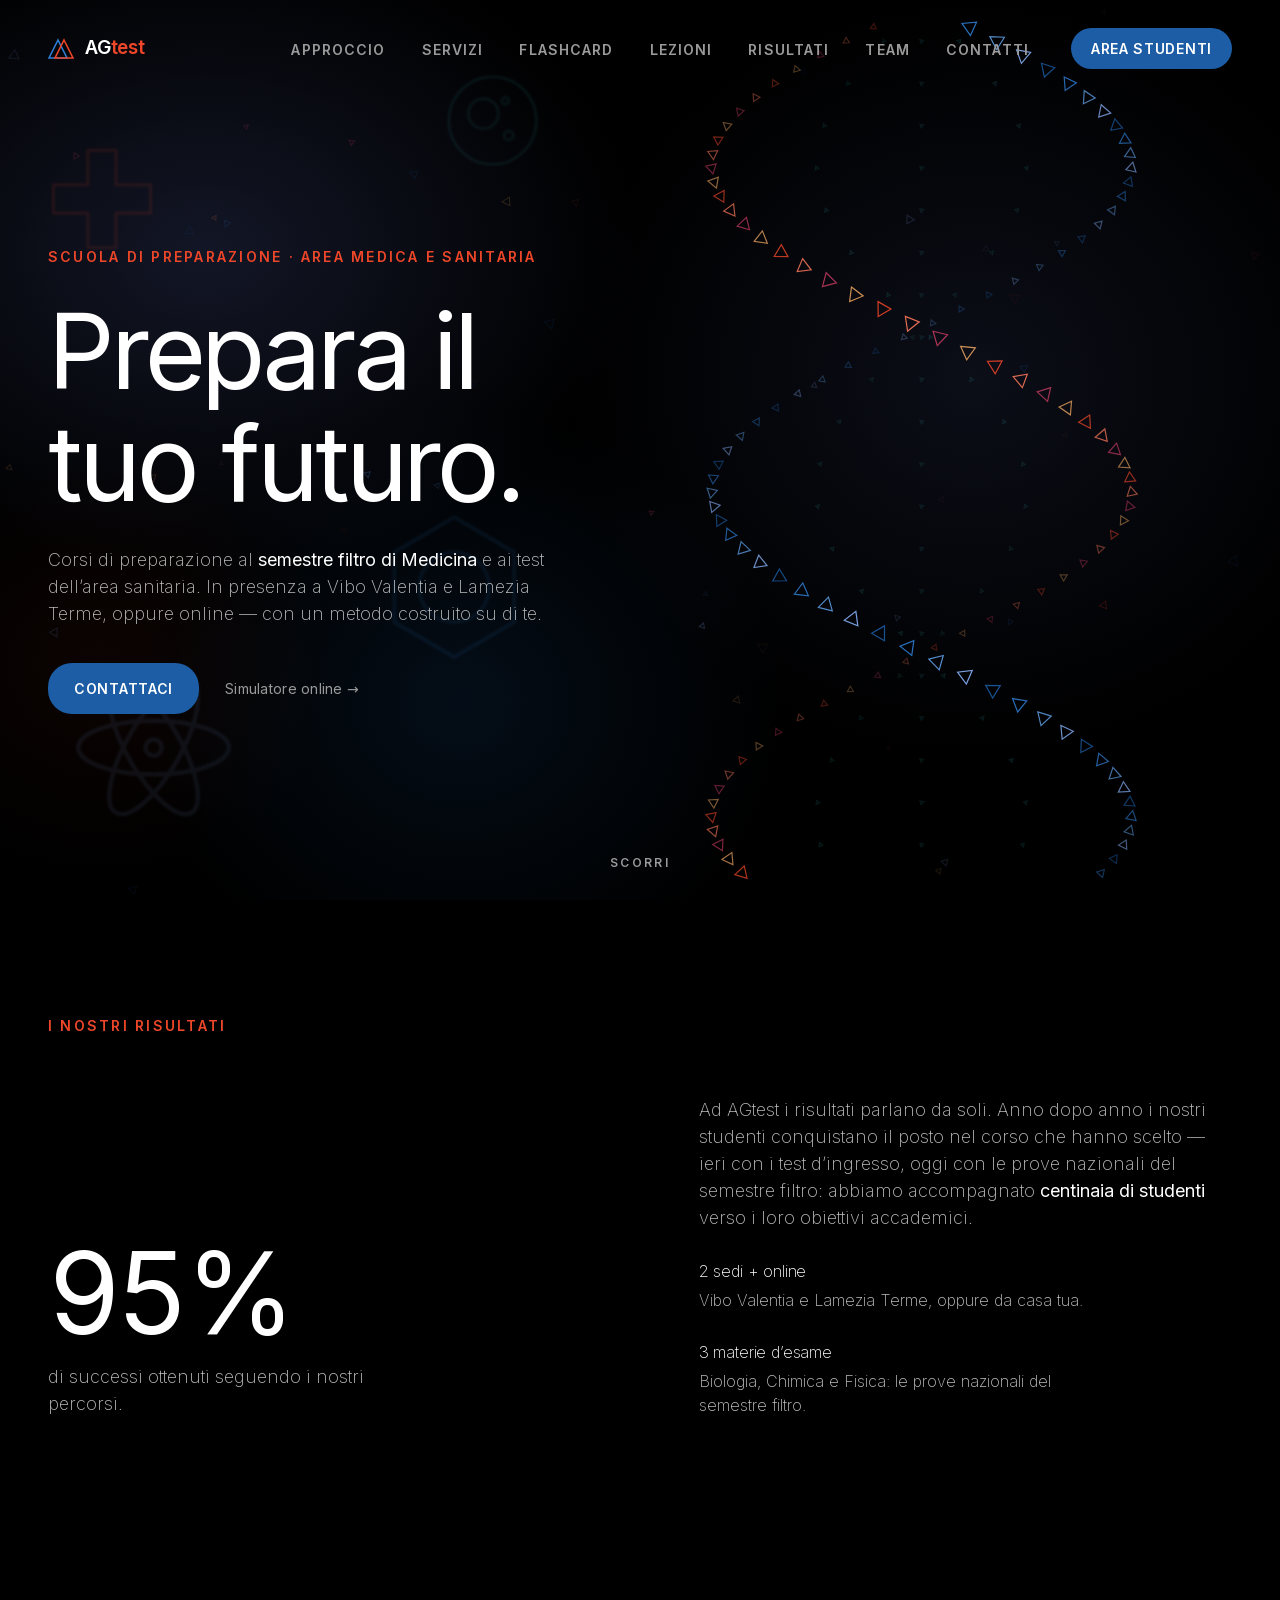
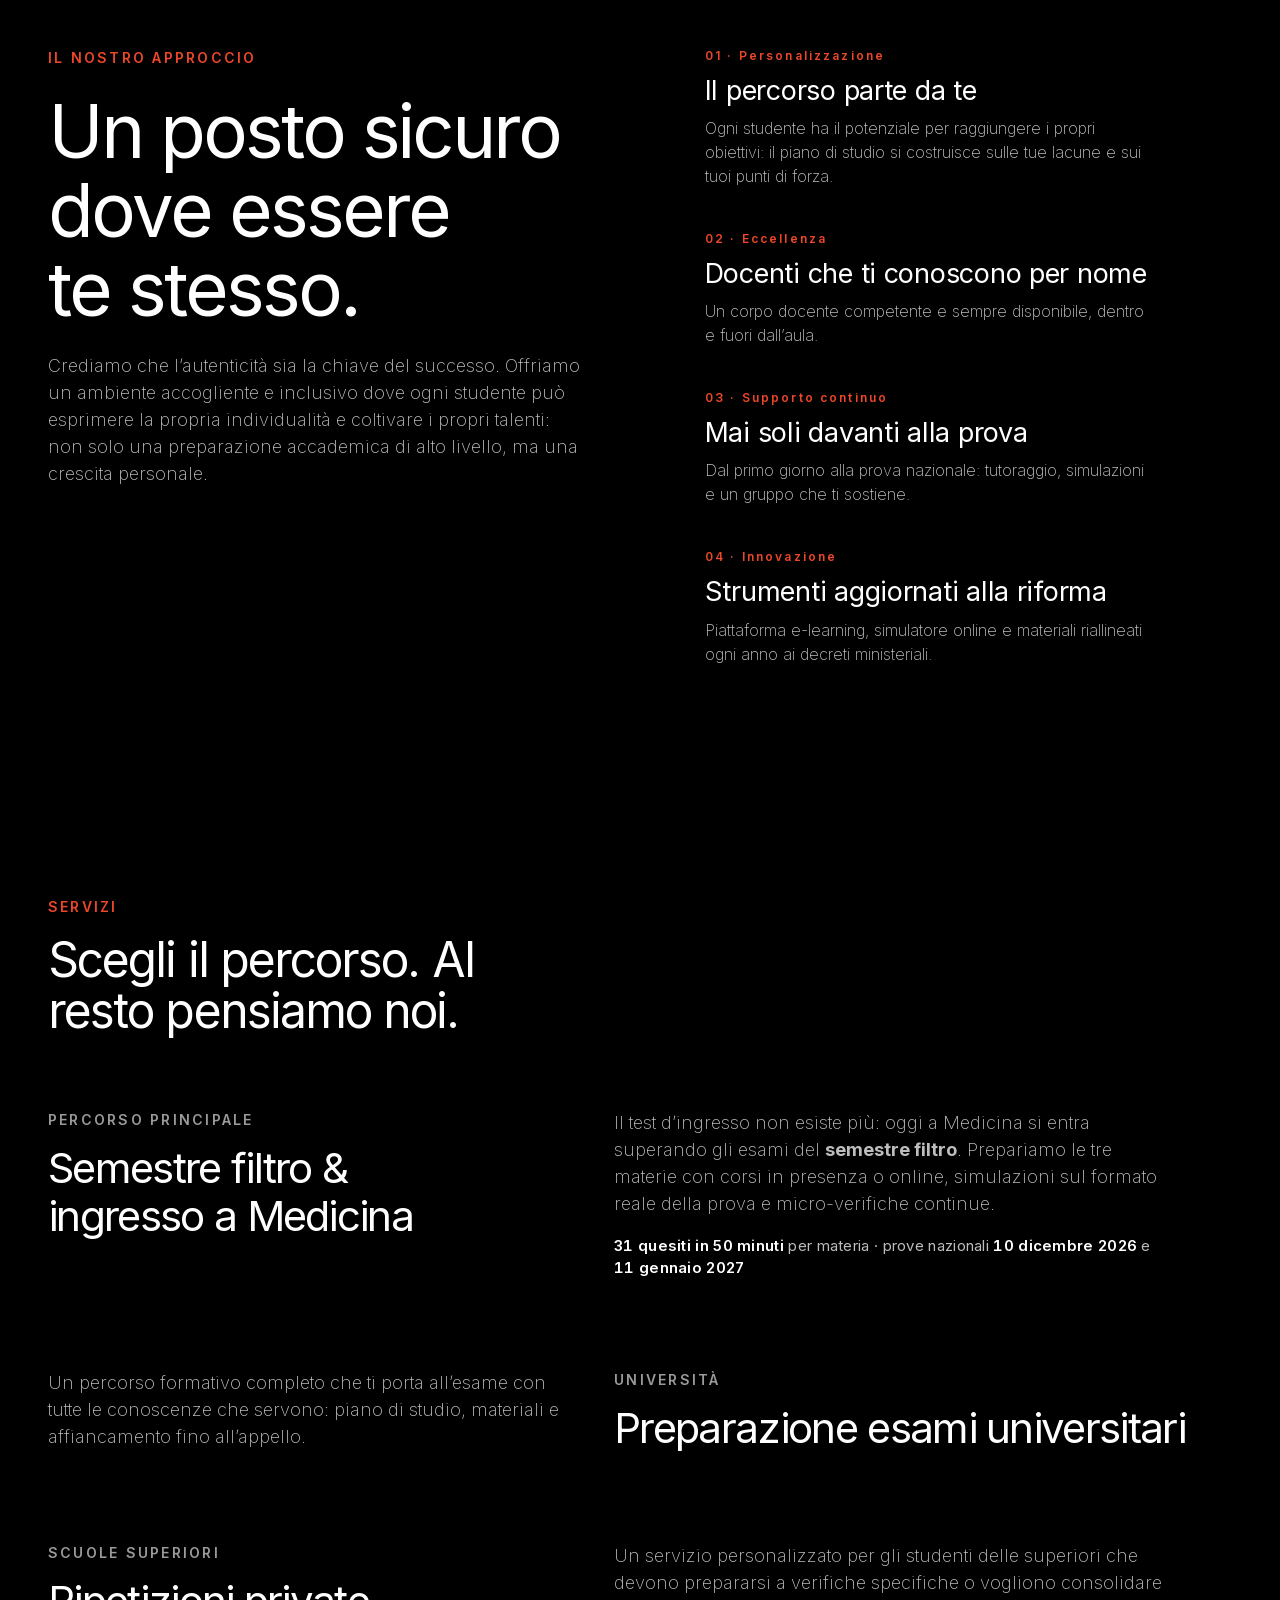
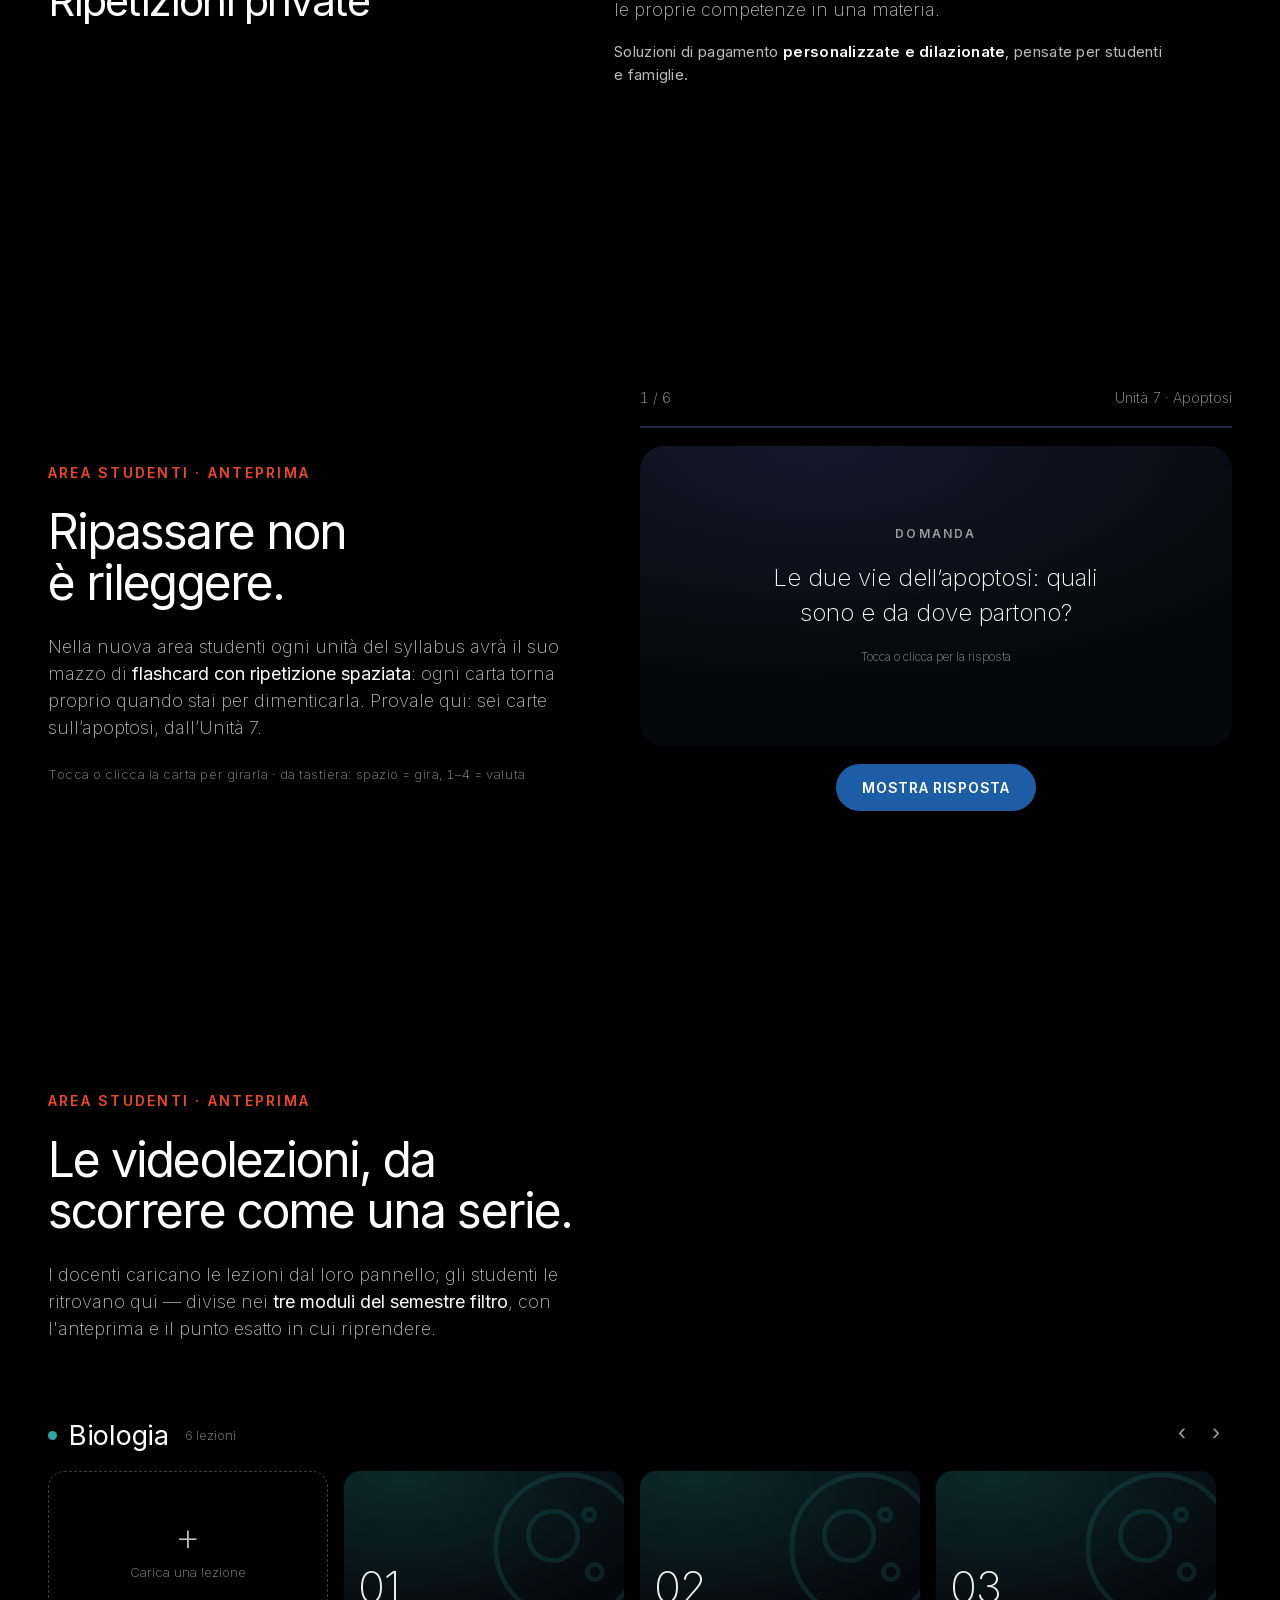
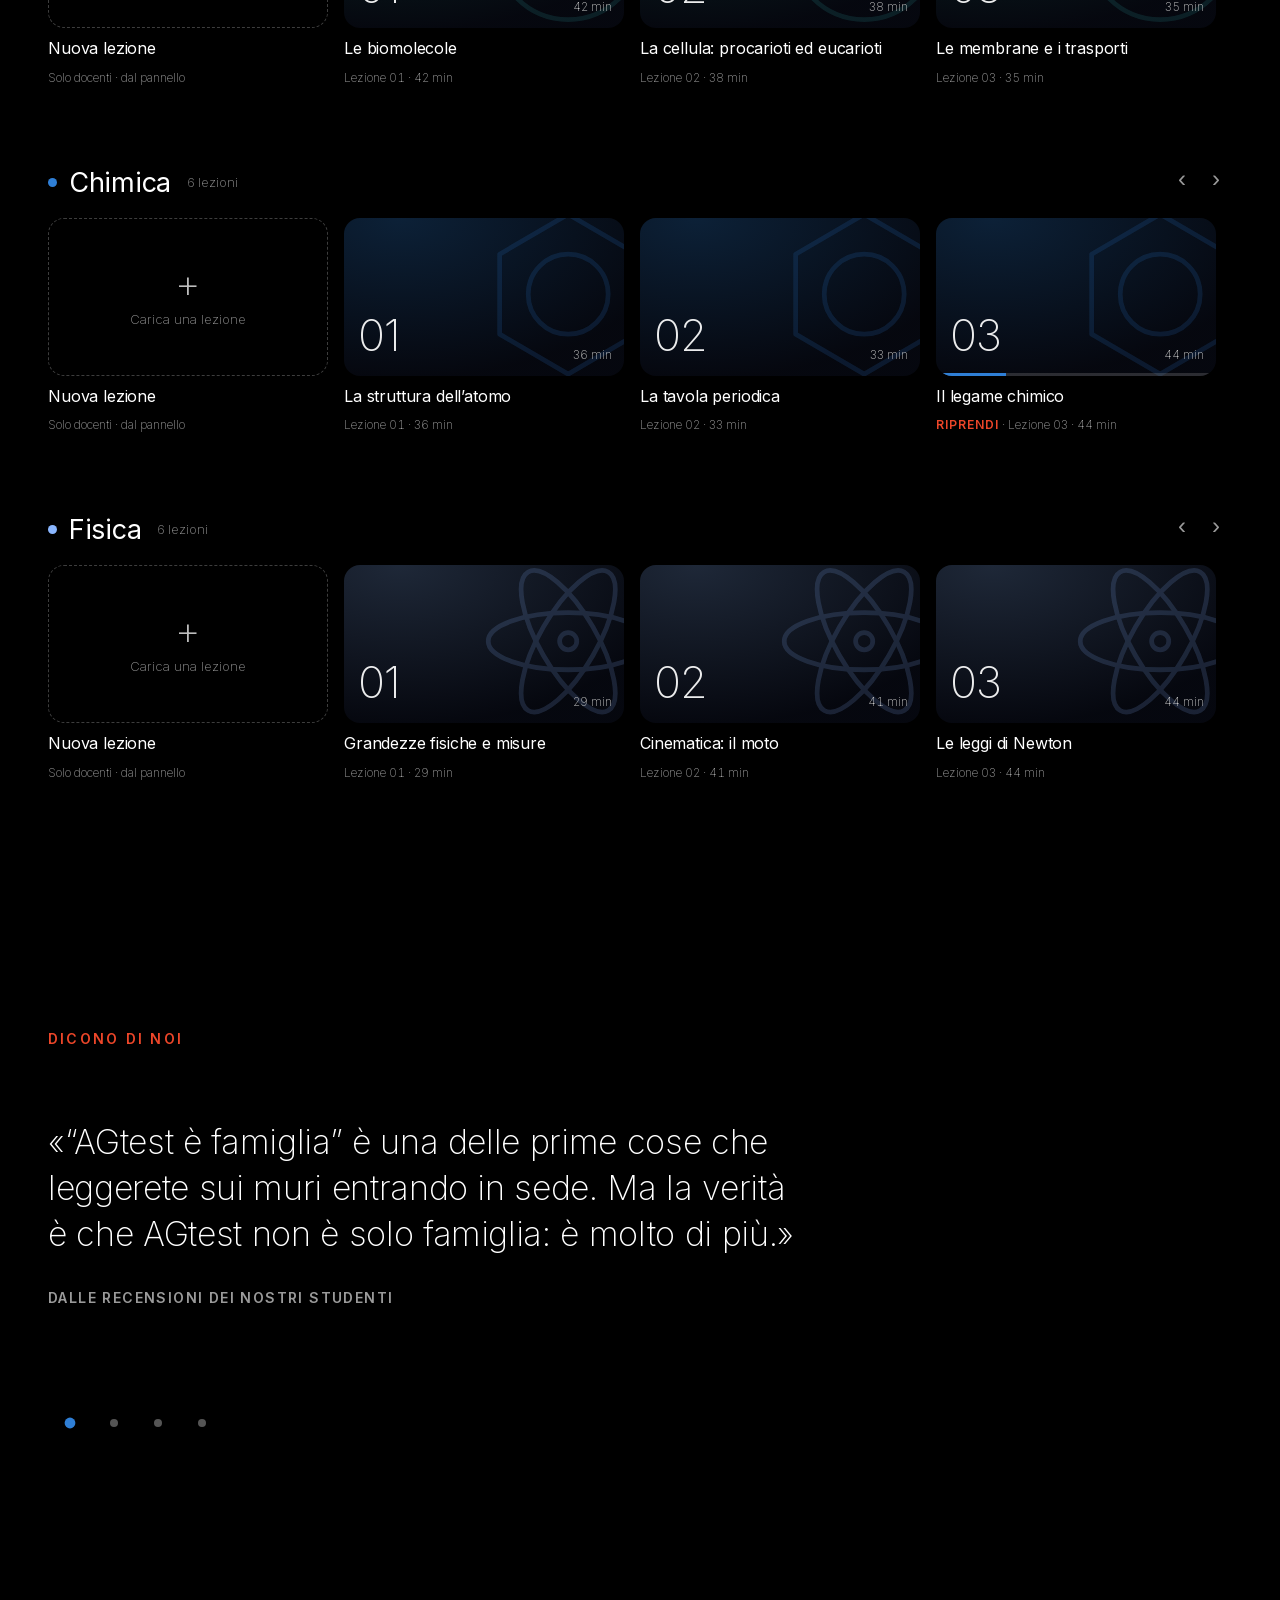
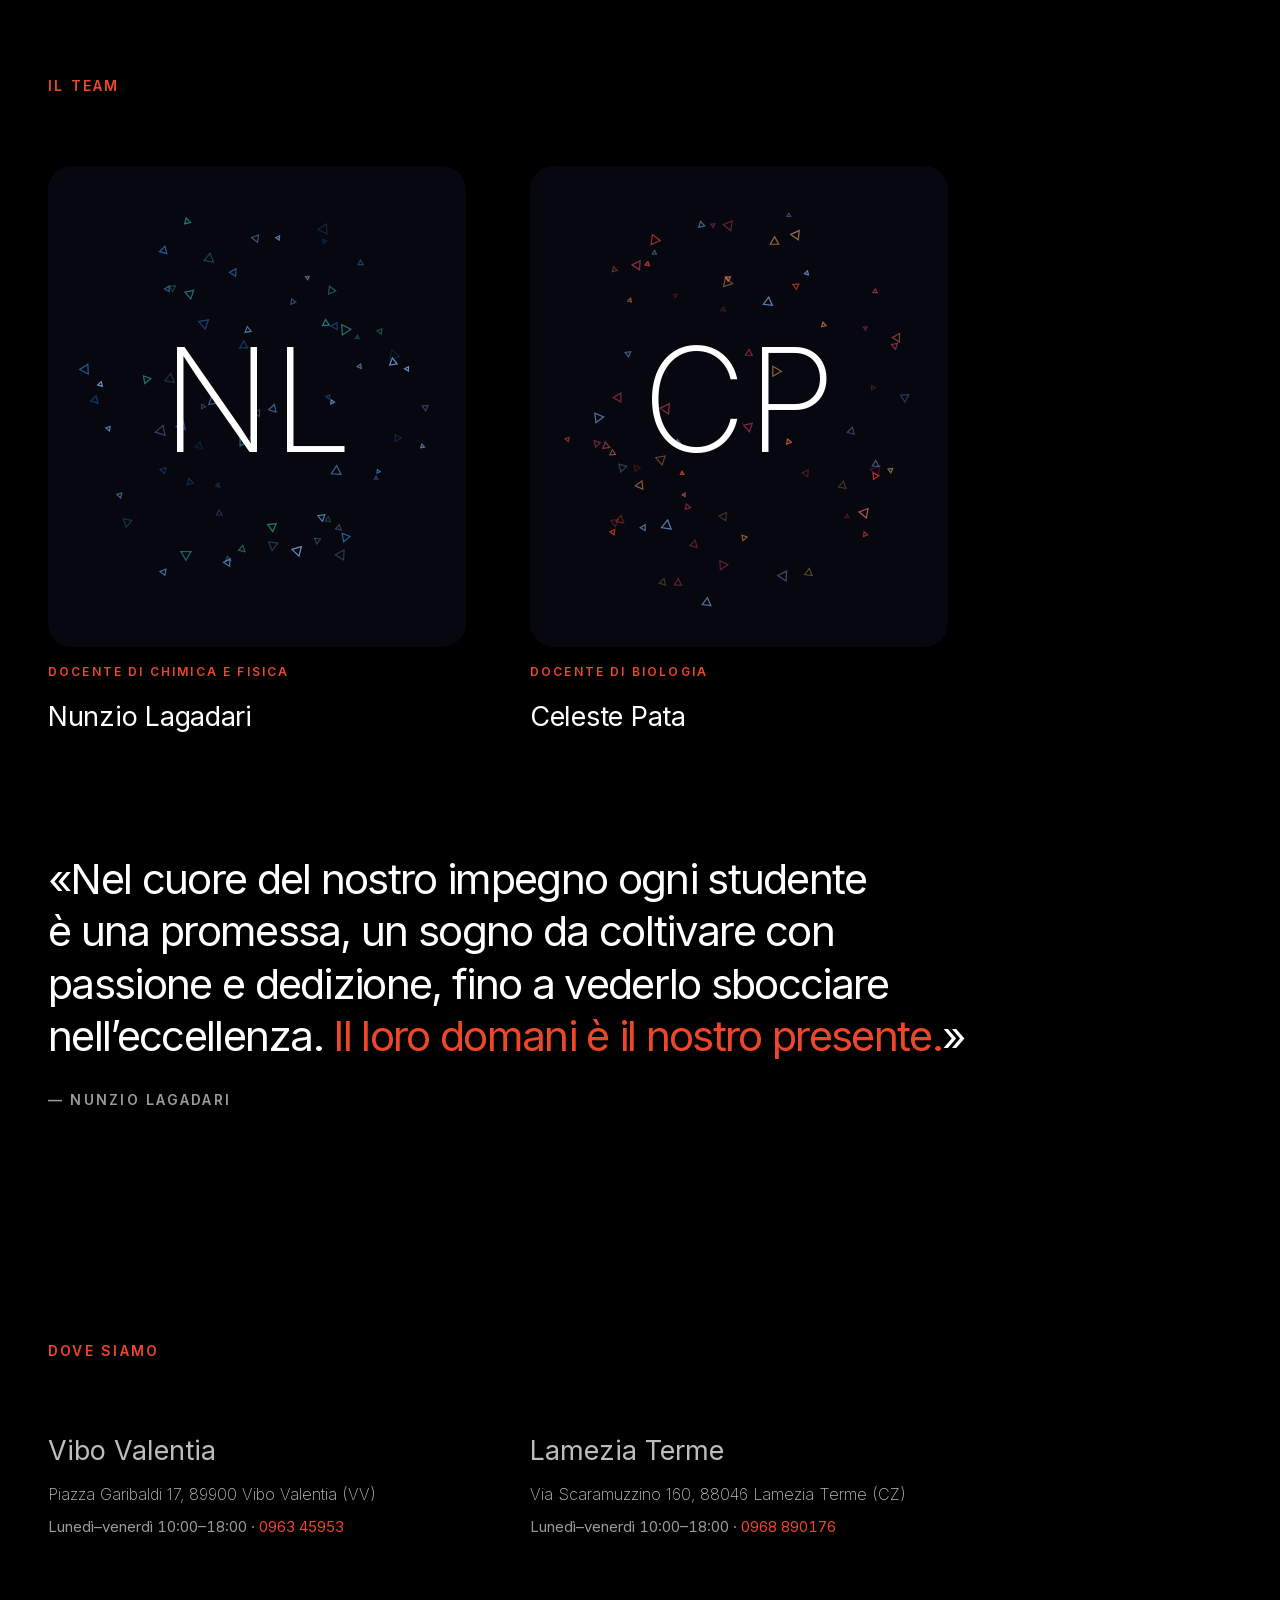
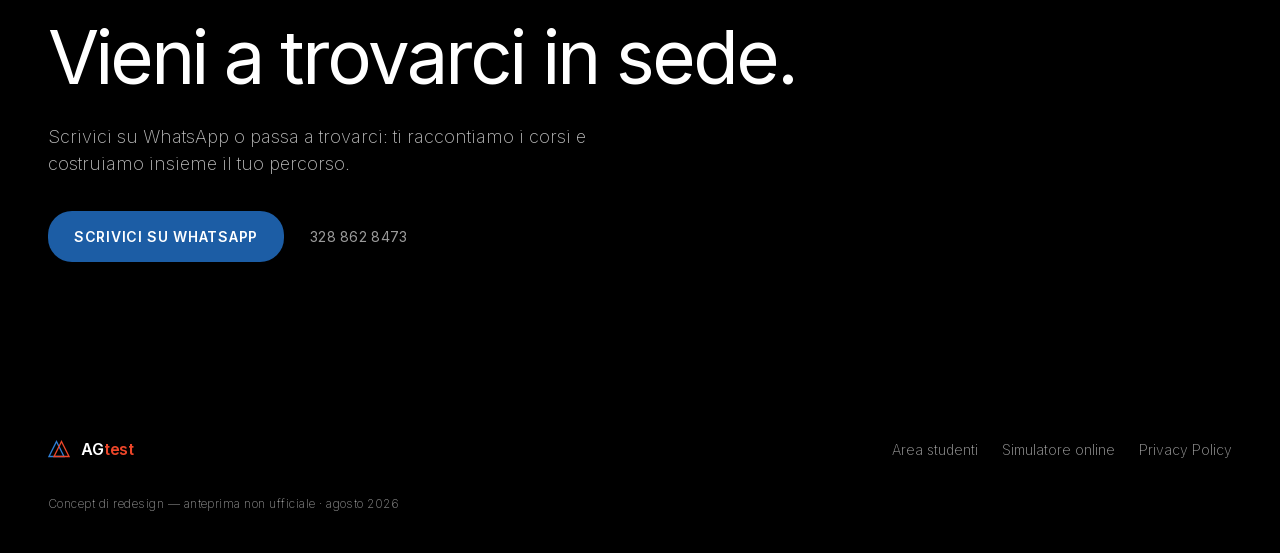
==== commit 056a7af1: "Account reale parte vuoto; dati di esempio solo nell'account demo (etichettato)" ====
--- a/index.html
+++ b/index.html
@@ -1021,8 +1021,8 @@
       <svg width="18" height="18" viewBox="0 0 48 48" aria-hidden="true"><path fill="#EA4335" d="M24 9.5c3.54 0 6.71 1.22 9.21 3.6l6.85-6.85C35.9 2.38 30.47 0 24 0 14.62 0 6.51 5.38 2.56 13.22l7.98 6.19C12.43 13.72 17.74 9.5 24 9.5z"/><path fill="#4285F4" d="M46.98 24.55c0-1.57-.15-3.09-.38-4.55H24v9.02h12.94c-.58 2.96-2.26 5.48-4.78 7.18l7.73 6c4.51-4.18 7.09-10.36 7.09-17.65z"/><path fill="#FBBC05" d="M10.53 28.59c-.48-1.45-.76-2.99-.76-4.59s.27-3.14.76-4.59l-7.98-6.19C.92 16.46 0 20.12 0 24c0 3.88.92 7.54 2.56 10.78l7.97-6.19z"/><path fill="#34A853" d="M24 48c6.48 0 11.93-2.13 15.89-5.81l-7.73-6c-2.15 1.45-4.92 2.3-8.16 2.3-6.26 0-11.57-4.22-13.47-9.91l-7.98 6.19C6.51 42.62 14.62 48 24 48z"/></svg>
       Continua con Google
     </button>
-    <button class="ghost" id="login-email" style="border: 0; background: none; cursor: pointer; font: inherit;">Accedi con email&nbsp;→</button>
-    <p class="login-note">Demo del concept: l'accesso è simulato — niente password, niente dati veri.</p>
+    <button class="ghost" id="login-demo" style="border: 0; background: none; cursor: pointer; font: inherit;">Prova l'account demo&nbsp;→</button>
+    <p class="login-note">Con Google entri con il tuo account vero. L'account demo mostra dati di esempio, come li vedrebbe uno studente a metà corso.</p>
     </div>
     <div id="login-passo2" style="display: none; gap: 14px; justify-items: start;">
       <div class="gpicker">
@@ -1081,6 +1081,7 @@
       </span>
       <span class="label label--quiet">Area studenti</span>
       <span class="chi">
+        <span class="label label--quiet" id="area-demo-chip" style="display: none; color: var(--rosso);">Demo</span>
         <span class="area-avatar" aria-hidden="true" id="area-avatar">G</span>
         <button class="ghost" id="area-esci" style="border: 0; background: none; cursor: pointer; font: inherit;">Esci</button>
       </span>
@@ -1090,16 +1091,17 @@
     <div class="area-saluto">
       <p class="label">La tua giornata</p>
       <h2 class="h-lg" id="area-saluto" tabindex="-1">Ciao, <span id="area-nome">Giulia</span>.</h2>
-      <p class="body">Riprendiamo da dove avevi lasciato.</p>
+      <p class="body" id="area-sub">Riprendiamo da dove avevi lasciato.</p>
     </div>
     <div class="area-stats">
       <div class="area-stat"><span class="val" id="area-giorni">—</span><span class="cosa">giorni alla prova nazionale</span></div>
-      <div class="area-stat"><span class="val"><em>14</em></span><span class="cosa">carte da ripassare oggi</span></div>
-      <div class="area-stat"><span class="val">12,5</span><span class="cosa">ore di lezione guardate</span></div>
+      <div class="area-stat"><span class="val" id="area-carte"><em>14</em></span><span class="cosa">carte da ripassare oggi</span></div>
+      <div class="area-stat"><span class="val" id="area-ore">12,5</span><span class="cosa">ore di lezione guardate</span></div>
     </div>
     <div class="area-blocco">
       <h3 class="h-xs">Continua a guardare</h3>
       <div class="lez-scroll" id="area-continua" role="list" aria-label="Lezioni da riprendere"></div>
+      <p class="body" id="area-continua-vuoto" style="display: none;">Ancora nessuna lezione: quando i docenti caricheranno le prime videolezioni le troverai qui, pronte da riprendere dal punto esatto.</p>
     </div>
     <div class="area-blocco">
       <h3 class="h-xs">I tuoi moduli</h3>
@@ -1110,8 +1112,9 @@
       </div>
     </div>
     <div class="area-blocco">
-      <h3 class="h-xs">Da ripassare oggi <span class="lez-count">Unità 7 · L'apoptosi</span></h3>
+      <h3 class="h-xs">Da ripassare oggi <span class="lez-count" id="area-fc-sotto">Unità 7 · L'apoptosi</span></h3>
       <div class="area-fc-slot" id="area-fc-slot"></div>
+      <p class="body" id="area-fc-vuoto" style="display: none;">Nessuna carta da ripassare: i mazzi di flashcard arriveranno insieme alle prime lezioni.</p>
     </div>
     <div class="area-blocco">
       <h3 class="h-xs">Allenati sul formato vero</h3>
@@ -1352,7 +1355,7 @@
     };
     navLogin.addEventListener('click', function (e) {
       e.preventDefault();
-      if (utenteDemo()) apriArea(e.currentTarget, utenteDemo());
+      if (utenteDemo()) apriArea(e.currentTarget, utenteDemo(), modoDemo());
       else apriLogin(e);
     });
     loginClose.addEventListener('click', chiudiLogin);
@@ -1495,35 +1498,81 @@
   /* ============ AREA STUDENTI — pagina interna (demo) ============ */
   var areaBox = document.getElementById('area');
   var AREA_KEY = 'agtest-demo-utente';
+  var AREA_MODO = 'agtest-modo';
   var utenteDemo = function () {
     try { return localStorage.getItem(AREA_KEY); } catch (err) { return null; }
   };
+  var modoDemo = function () {
+    /* i vecchi salvataggi non hanno il modo: e' demo solo se il nome e' quello d'esempio */
+    try {
+      var m = localStorage.getItem(AREA_MODO);
+      if (m) return m === 'demo';
+    } catch (err) {}
+    return utenteDemo() === 'Giulia';
+  };
   var fcDemoNodo = document.querySelector('#flashcard .fc-demo');
   var fcDemoCasa = fcDemoNodo ? fcDemoNodo.parentElement : null;
-  var apriArea = function (opener, nome) {
+  var apriArea = function (opener, nome, demo) {
     if (!areaBox) return;
-    nome = nome || 'Giulia';
+    demo = !!demo;
+    nome = nome || (demo ? 'Giulia' : 'Studente');
     var elNome = document.getElementById('area-nome');
     if (elNome) elNome.textContent = nome;
     var elAva = document.getElementById('area-avatar');
     if (elAva) elAva.textContent = nome.charAt(0).toUpperCase();
+    var chip = document.getElementById('area-demo-chip');
+    if (chip) chip.style.display = demo ? '' : 'none';
+    /* un account VERO parte vuoto: i dati d'esempio esistono solo nell'account demo */
+    var sub = document.getElementById('area-sub');
+    if (sub) sub.textContent = demo ? 'Riprendiamo da dove avevi lasciato.' : 'Il tuo percorso inizia qui.';
+    var carte = document.getElementById('area-carte');
+    if (carte) carte.innerHTML = demo ? '<em>14</em>' : '0';
+    var ore = document.getElementById('area-ore');
+    if (ore) ore.textContent = demo ? '12,5' : '0';
+    /* giorni alla prova nazionale, calcolati davvero (vale per tutti) */
+    var giorni = Math.max(0, Math.ceil((new Date('2026-12-10T11:00:00') - new Date()) / 86400000));
+    document.getElementById('area-giorni').textContent = giorni;
+    /* continua a guardare */
+    var cont = document.getElementById('area-continua');
+    var contVuoto = document.getElementById('area-continua-vuoto');
+    if (cont) {
+      if (demo && !cont.childElementCount) {
+        MODULI.forEach(function (mod) {
+          mod.lezioni.forEach(function (lez) {
+            if (lez.prog) cont.appendChild(creaCardLezione(mod, lez));
+          });
+        });
+      }
+      cont.style.display = demo ? '' : 'none';
+    }
+    if (contVuoto) contVuoto.style.display = demo ? 'none' : '';
+    /* progressi dei moduli */
+    var datiMod = demo ? [[12, 28, 42], [5, 27, 18], [2, 26, 7]] : [[0, 28, 0], [0, 27, 0], [0, 26, 0]];
+    Array.prototype.forEach.call(areaBox.querySelectorAll('.area-mod'), function (riga, i) {
+      var d = datiMod[i];
+      if (!d) return;
+      var lab = riga.querySelector('.riga span');
+      if (lab) lab.textContent = d[0] + ' lezioni su ' + d[1] + ' · ' + d[2] + '%';
+      var barra = riga.querySelector('.barra i');
+      if (barra) barra.style.width = d[2] + '%';
+    });
+    /* flashcard: solo l'account demo ha il mazzo di prova */
+    var slot = document.getElementById('area-fc-slot');
+    var fcVuoto = document.getElementById('area-fc-vuoto');
+    var fcSotto = document.getElementById('area-fc-sotto');
+    if (demo) {
+      if (fcDemoNodo && slot && fcDemoNodo.parentElement !== slot) slot.appendChild(fcDemoNodo);
+      if (slot) slot.style.display = '';
+      if (fcVuoto) fcVuoto.style.display = 'none';
+      if (fcSotto) fcSotto.style.display = '';
+    } else {
+      if (fcDemoNodo && fcDemoCasa && fcDemoNodo.parentElement !== fcDemoCasa) fcDemoCasa.appendChild(fcDemoNodo);
+      if (slot) slot.style.display = 'none';
+      if (fcVuoto) fcVuoto.style.display = '';
+      if (fcSotto) fcSotto.style.display = 'none';
+    }
     areaBox.hidden = false;
     document.body.style.overflow = 'hidden';
-    /* le flashcard vere si spostano dentro l'area (e tornano a posto all'uscita) */
-    var slot = document.getElementById('area-fc-slot');
-    if (fcDemoNodo && slot && fcDemoNodo.parentElement !== slot) slot.appendChild(fcDemoNodo);
-    /* giorni alla prova nazionale, calcolati davvero */
-    var giorni = Math.max(0, Math.ceil((new Date('2026-12-10T11:00:00') - new Date()) / 86400000));
-    document.getElementById('area-giorni').textContent = giorni;
-    /* "continua a guardare": tutte le lezioni con un progresso */
-    var cont = document.getElementById('area-continua');
-    if (cont && !cont.childElementCount) {
-      MODULI.forEach(function (mod) {
-        mod.lezioni.forEach(function (lez) {
-          if (lez.prog) cont.appendChild(creaCardLezione(mod, lez));
-        });
-      });
-    }
     areaBox.scrollTop = 0;
     var saluto = document.getElementById('area-saluto');
     if (saluto) saluto.focus({ preventScroll: true });
@@ -1534,12 +1583,15 @@
     document.body.style.overflow = '';
     if (fcDemoNodo && fcDemoCasa && fcDemoNodo.parentElement !== fcDemoCasa) fcDemoCasa.appendChild(fcDemoNodo);
   };
-  var accessoConNome = function (nome) {
-    try { localStorage.setItem(AREA_KEY, nome); } catch (err) {}
+  var accessoConNome = function (nome, demo) {
+    try {
+      localStorage.setItem(AREA_KEY, nome);
+      localStorage.setItem(AREA_MODO, demo ? 'demo' : 'reale');
+    } catch (err) {}
     if (typeof chiudiLogin === 'function') chiudiLogin();
-    apriArea(navLogin, nome);
+    apriArea(navLogin, nome, demo);
   };
-  var accessoDemo = function () { accessoConNome('Giulia'); };
+  var accessoDemo = function () { accessoConNome('Giulia', true); };
   /* ====== LOGIN GOOGLE VERO (Google Identity Services) ======
      Si accende incollando qui il Client ID creato su console.cloud.google.com
      (l'indirizzo del sito va registrato fra le "origini JavaScript autorizzate").
@@ -1561,7 +1613,7 @@
             var payload = JSON.parse(atob(resp.credential.split('.')[1].replace(/-/g, '+').replace(/_/g, '/')));
             nome = payload.given_name || payload.name || 'Studente';
           } catch (err) {}
-          accessoConNome(nome);
+          accessoConNome(nome, false); /* account vero: parte vuoto */
         }
       });
       var slotG = document.getElementById('gsi-slot');
@@ -1574,7 +1626,7 @@
   }
   if (areaBox) {
     var bg = document.getElementById('login-google');
-    var be = document.getElementById('login-email');
+    var be = document.getElementById('login-demo');
     var passo1 = document.getElementById('login-passo1');
     var passo2 = document.getElementById('login-passo2');
     var mostraPasso = function (due) {
@@ -1604,14 +1656,14 @@
     var indietro = document.getElementById('login-indietro');
     if (indietro) indietro.addEventListener('click', function () { mostraPasso(false); });
     document.getElementById('area-esci').addEventListener('click', function () {
-      try { localStorage.removeItem(AREA_KEY); } catch (err) {}
+      try { localStorage.removeItem(AREA_KEY); localStorage.removeItem(AREA_MODO); } catch (err) {}
       chiudiArea();
       if (navLogin) navLogin.focus({ preventScroll: true });
     });
     Array.prototype.forEach.call(document.querySelectorAll('.js-area'), function (el) {
       el.addEventListener('click', function (e) {
         e.preventDefault();
-        if (utenteDemo()) apriArea(el, utenteDemo());
+        if (utenteDemo()) apriArea(el, utenteDemo(), modoDemo());
         else apriLogin(e);
       });
     });
@@ -1620,7 +1672,7 @@
     var dalPlayer = function (e) {
       e.preventDefault();
       if (typeof chiudiPlayer === 'function') chiudiPlayer();
-      if (utenteDemo()) apriArea(navLogin, utenteDemo());
+      if (utenteDemo()) apriArea(navLogin, utenteDemo(), modoDemo());
       else apriLogin(e);
     };
     if (vaiArea) vaiArea.addEventListener('click', dalPlayer);
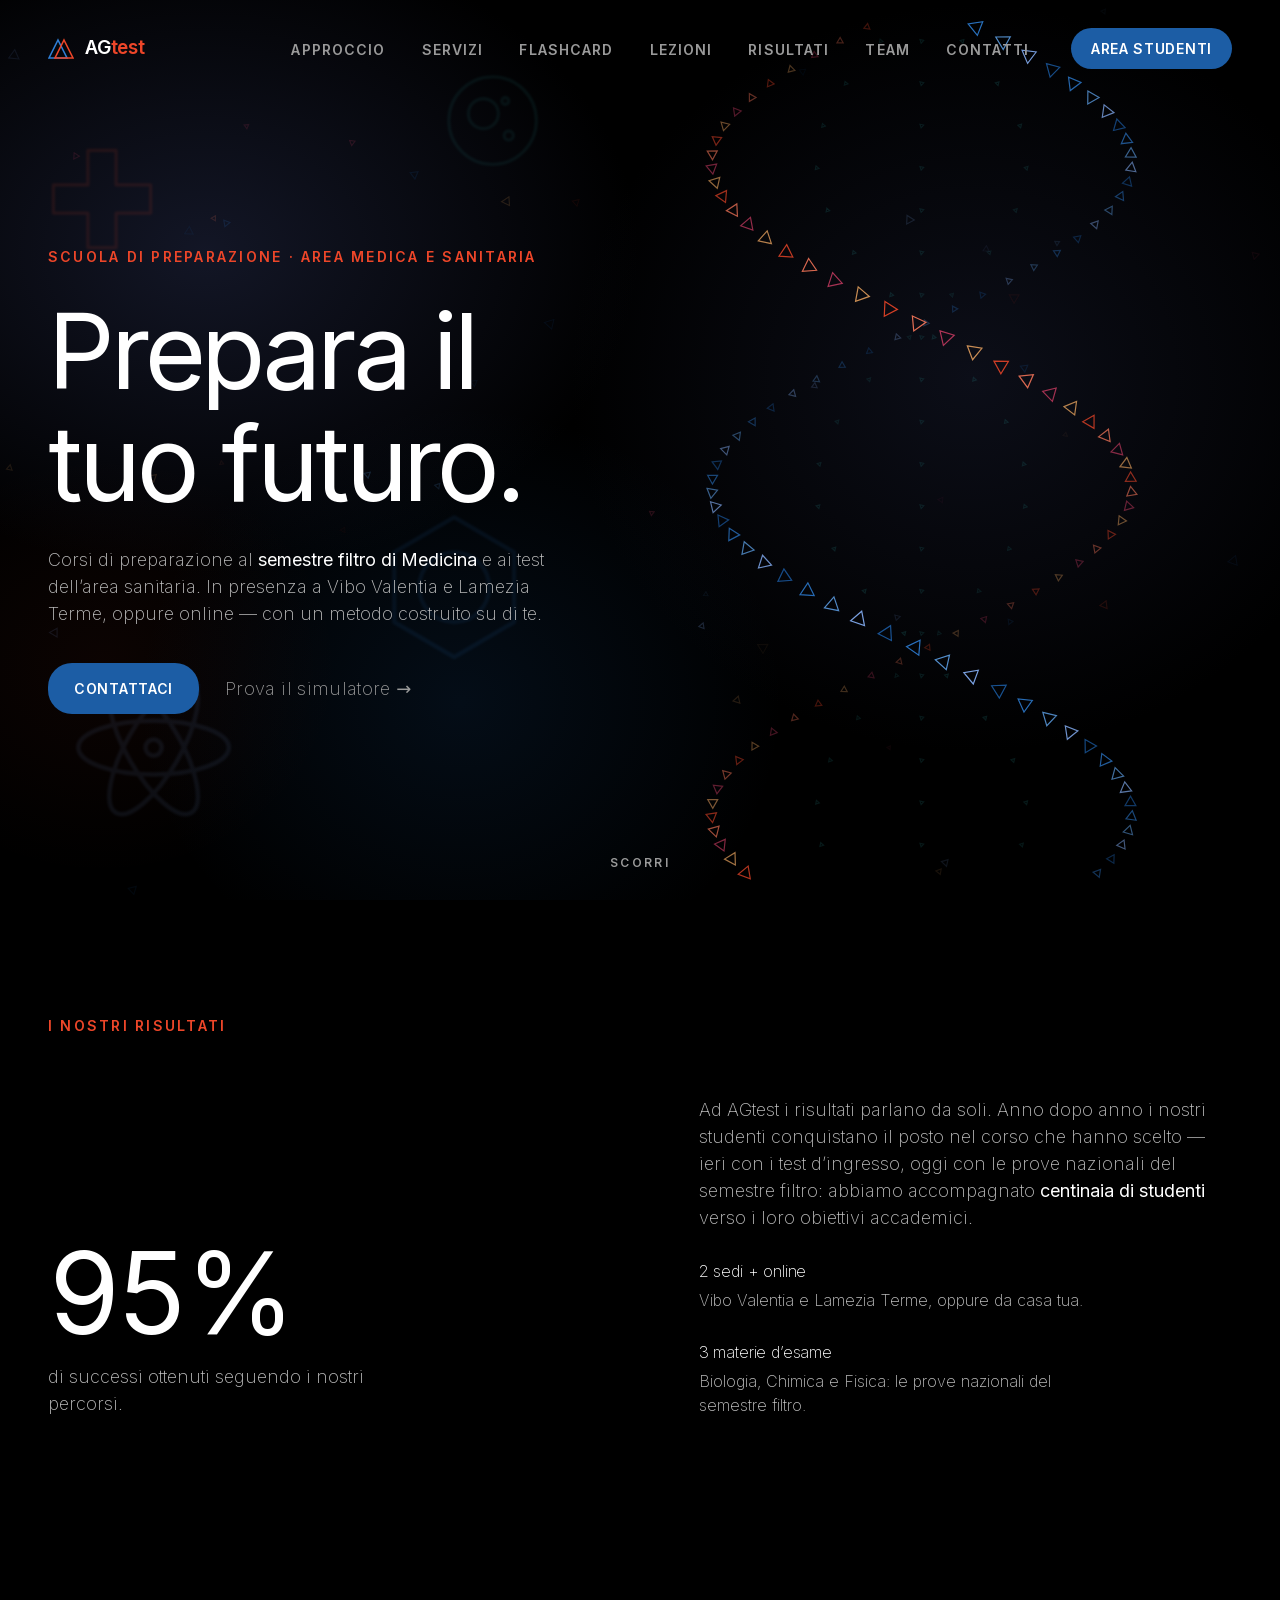
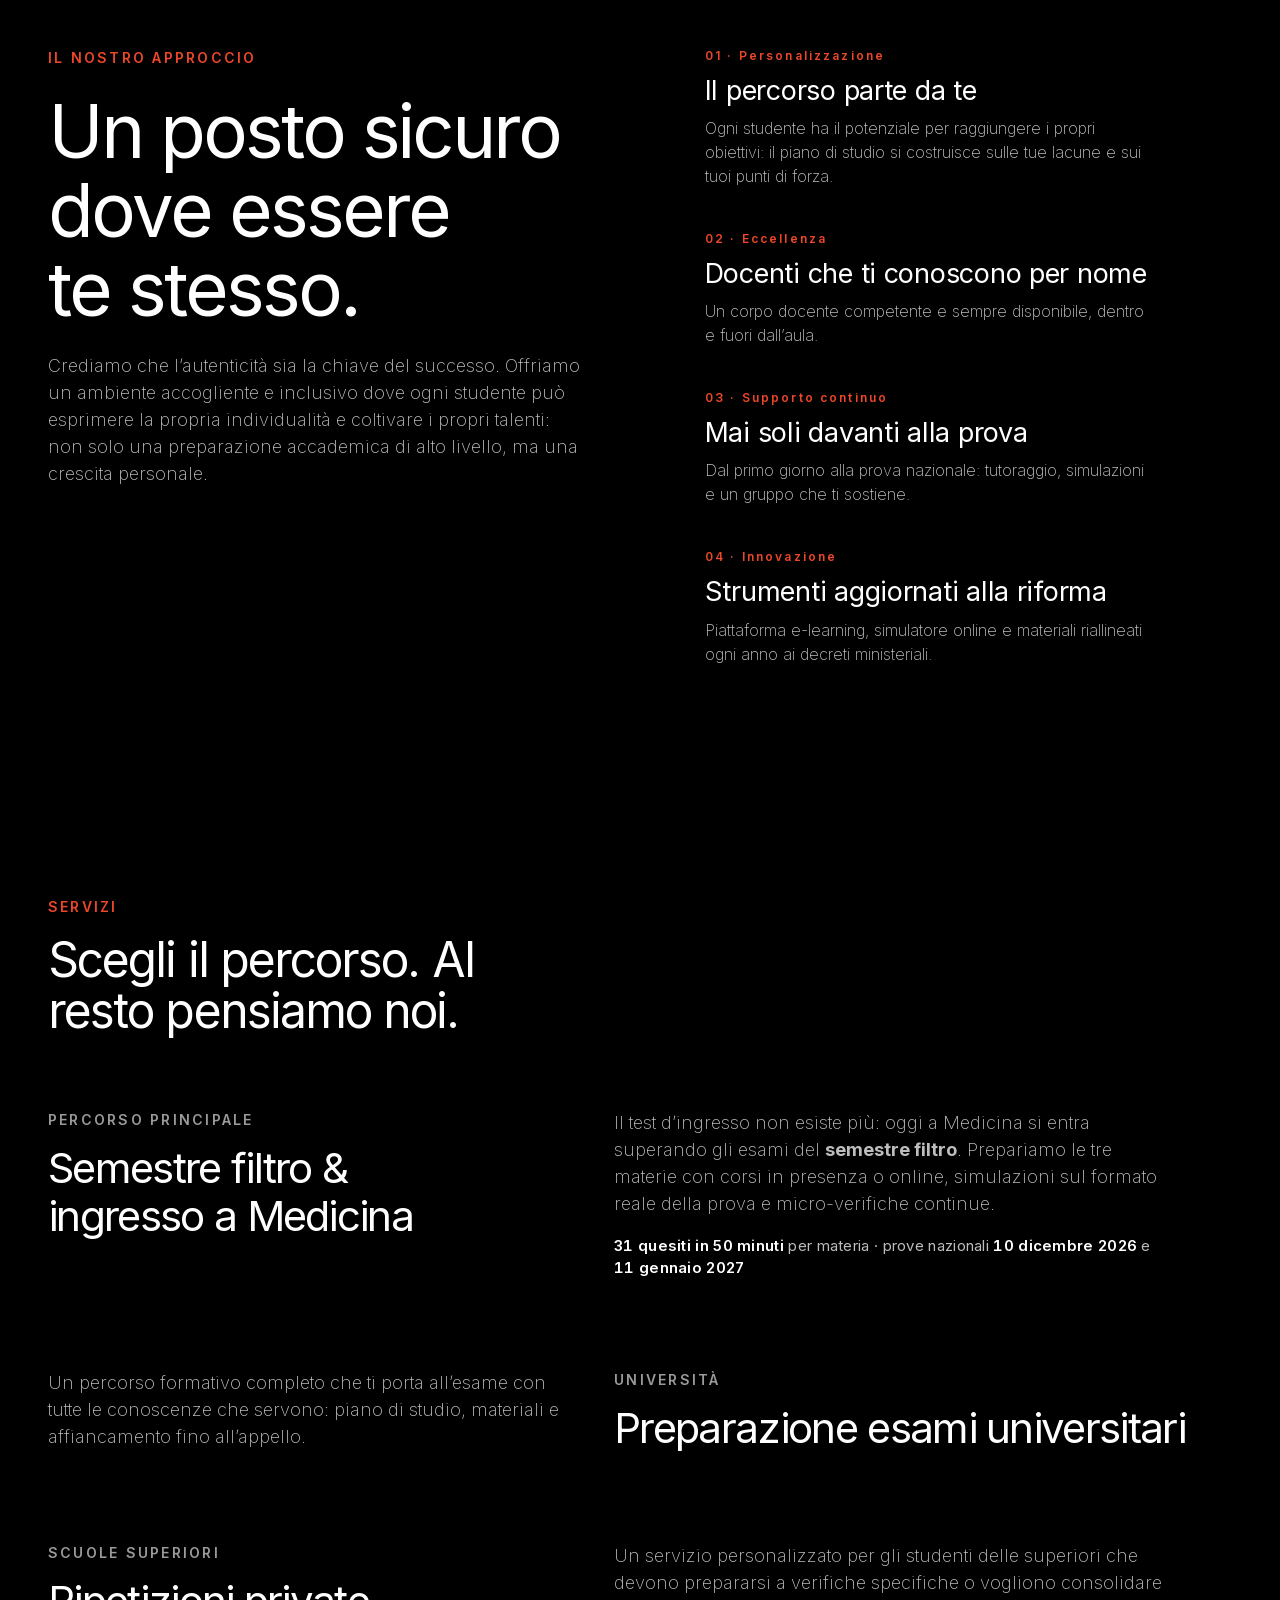
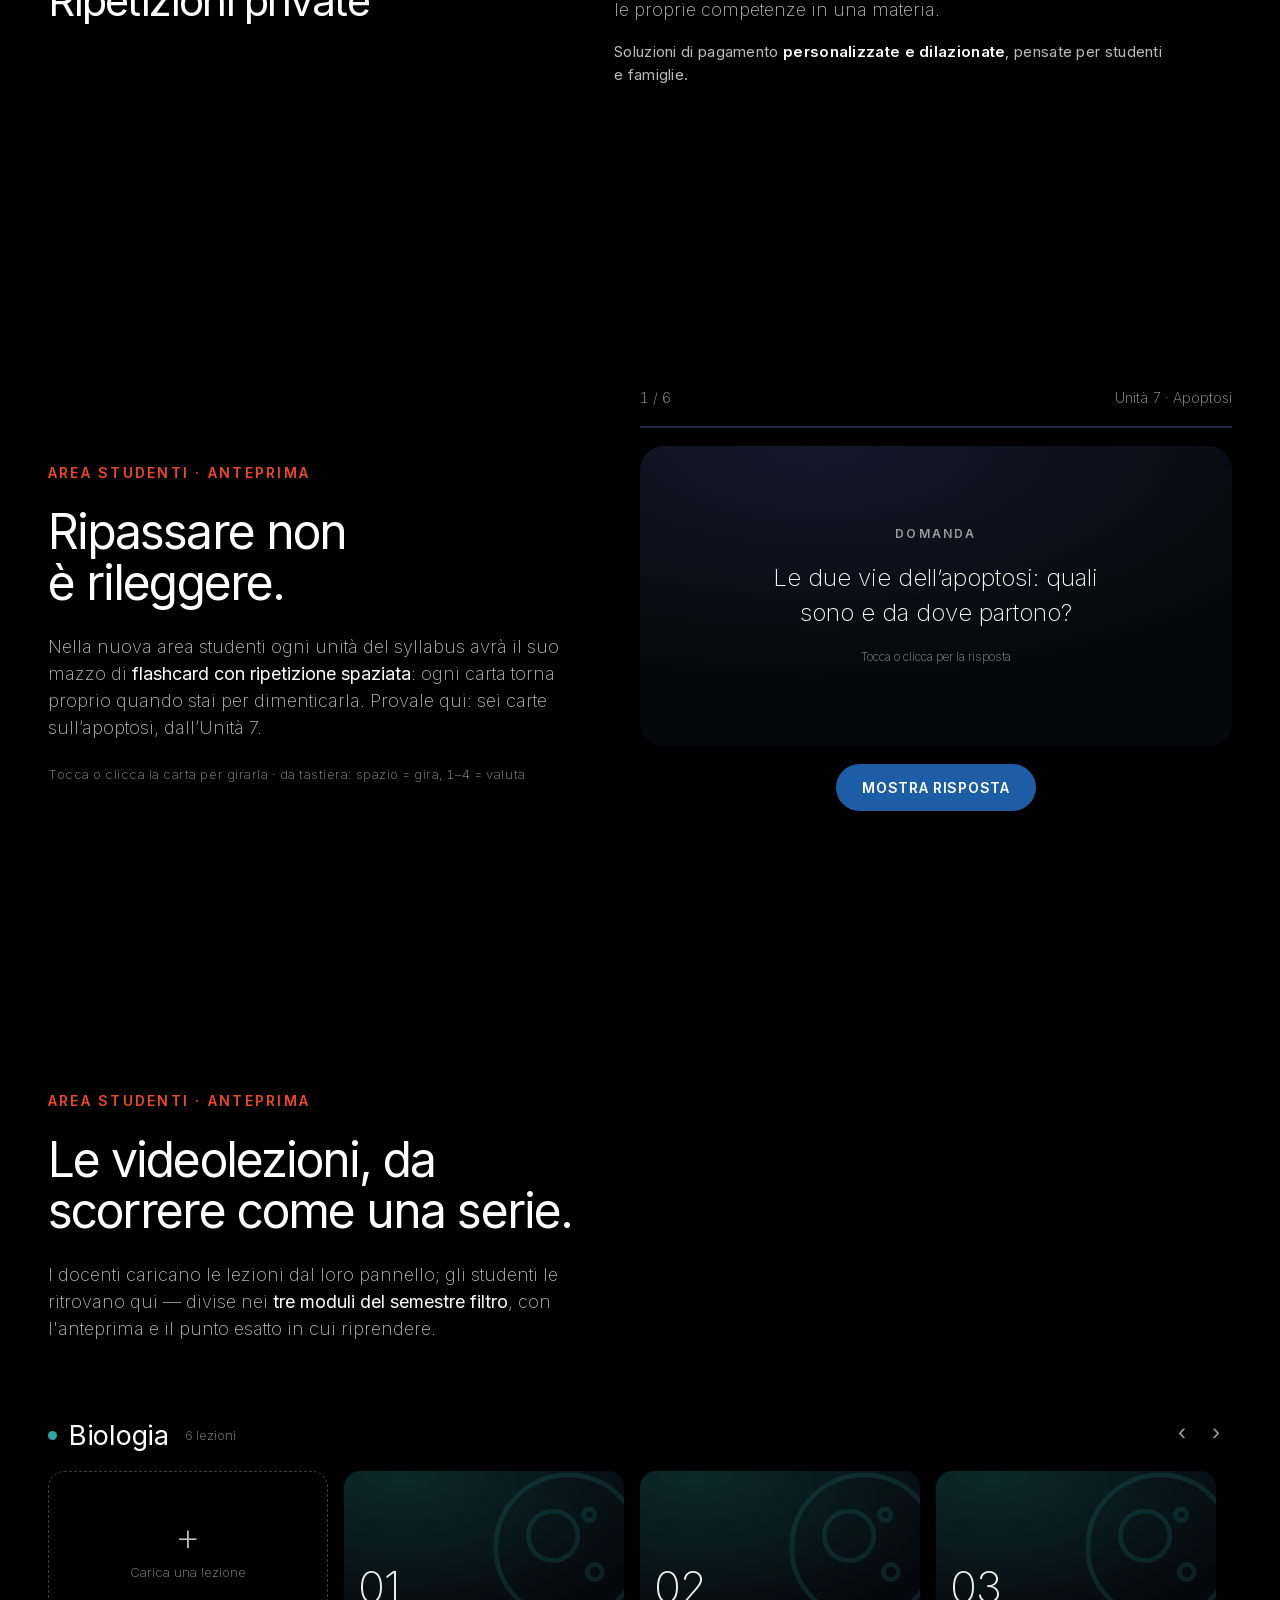
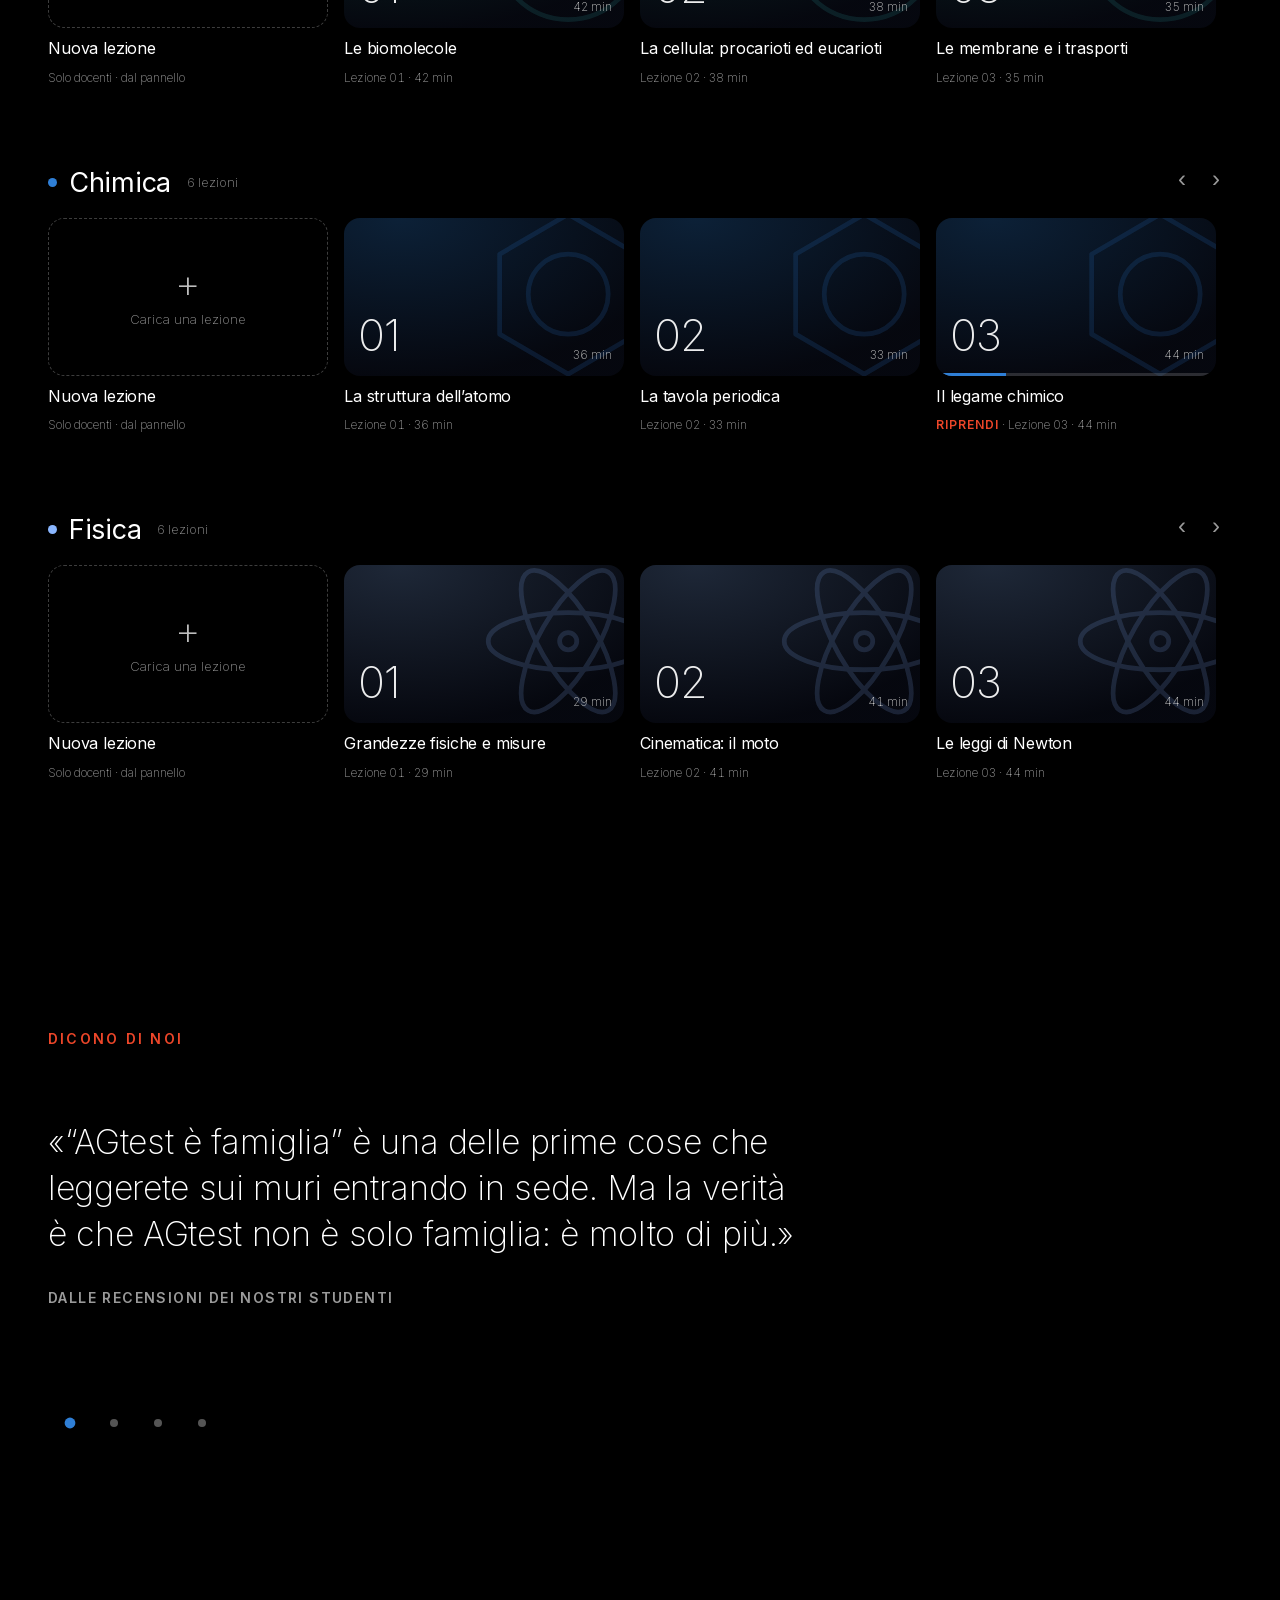
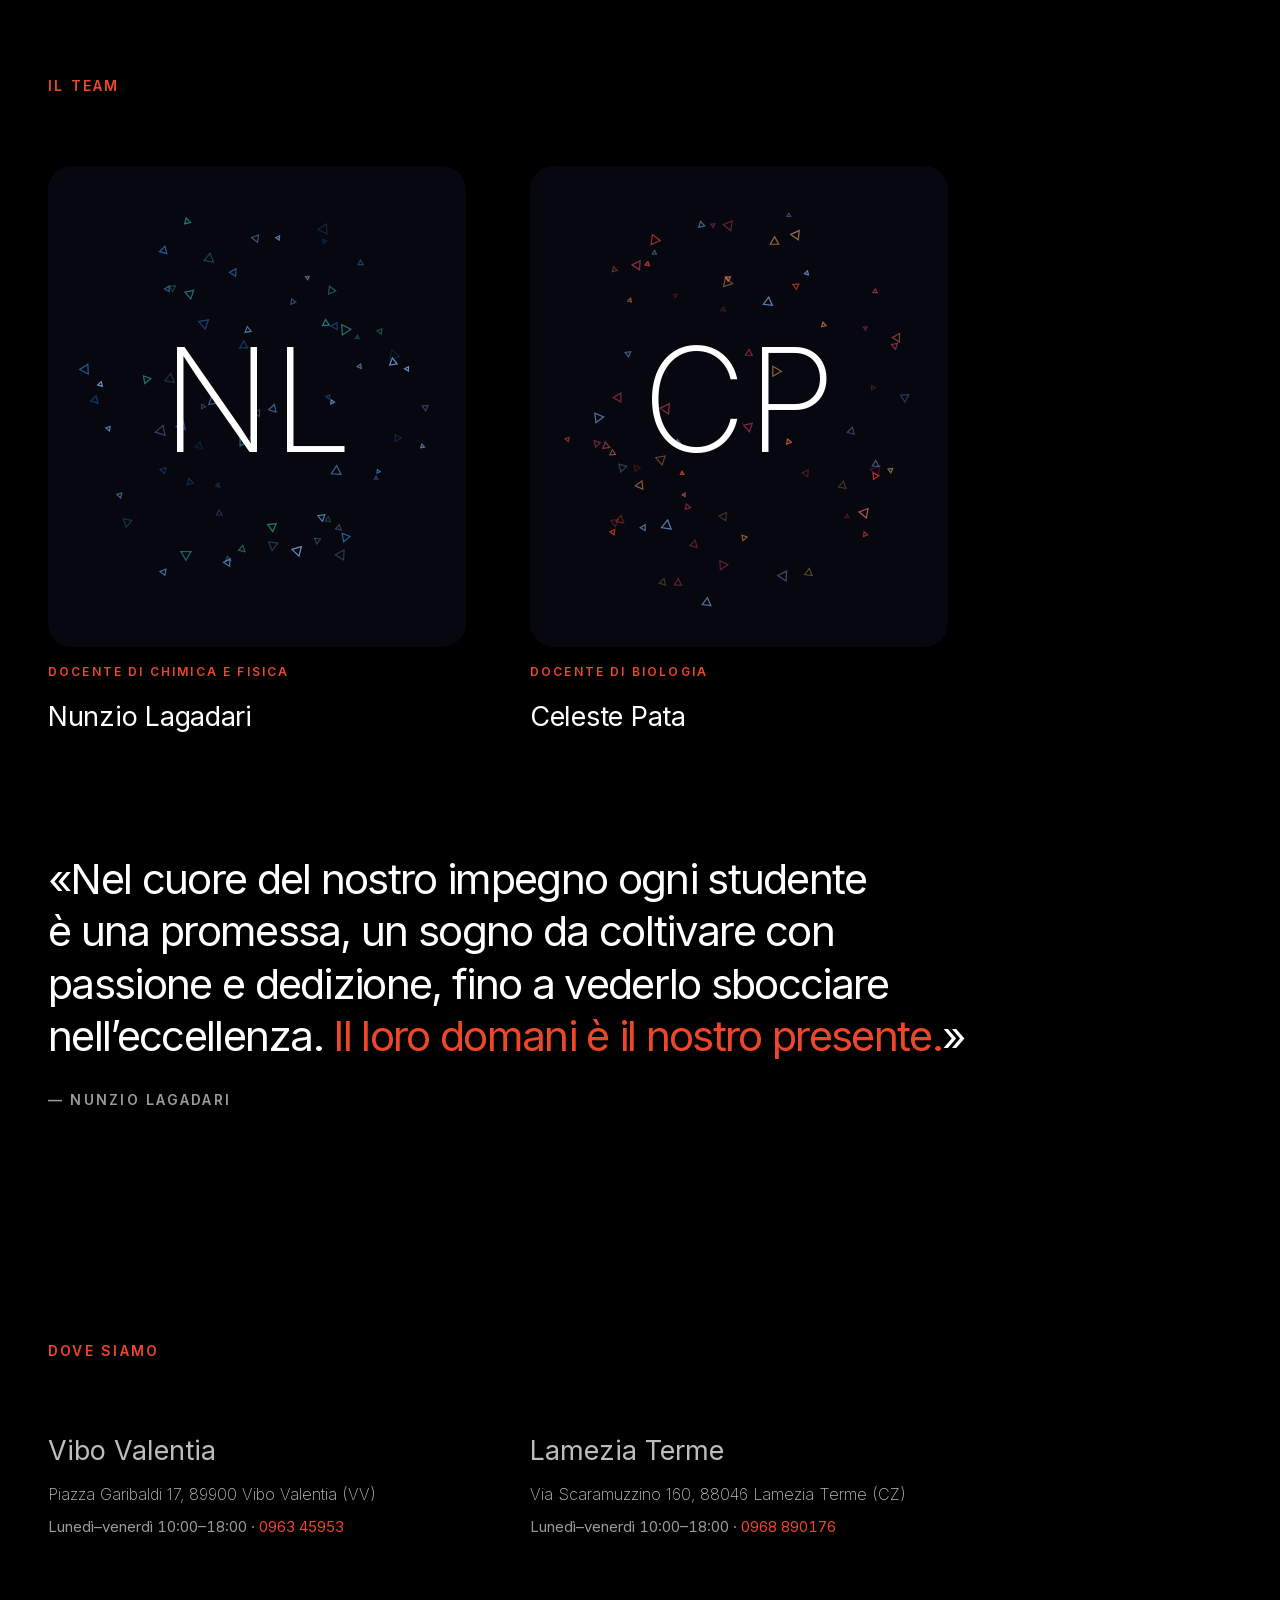
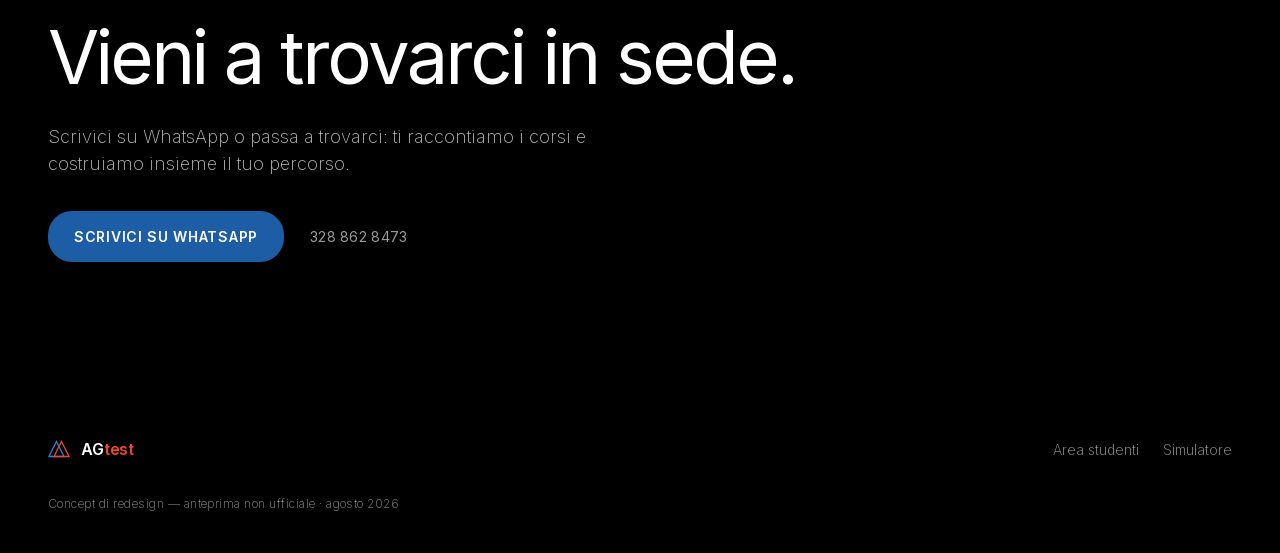
==== commit f13bace4: "Sito autonomo al 100%: simulatore interno (formato reale), menu laterale nell'area, zero link al vec" ====
--- a/index.html
+++ b/index.html
@@ -577,6 +577,33 @@
   font-size: 15px; font-weight: var(--w-semi);
 }
 .area-body { position: relative; display: grid; gap: clamp(44px, 6vw, 72px); padding-top: clamp(36px, 5vw, 60px); padding-bottom: 90px; }
+.area-shell {
+  position: relative;
+  display: grid;
+  grid-template-columns: 210px minmax(0, 1fr);
+  gap: clamp(28px, 4vw, 56px);
+  padding-top: clamp(28px, 4vw, 44px);
+  padding-bottom: 90px;
+}
+.area-menu { display: grid; gap: 6px; align-content: start; align-self: start; position: sticky; top: 86px; }
+.area-voce {
+  text-align: left; background: none; border: 0; cursor: pointer;
+  font: inherit; font-size: 15px; color: var(--ash);
+  padding: 12px 16px; border-radius: 16px;
+  transition: color .2s ease, background .2s ease;
+}
+.area-voce:hover { color: var(--bone); }
+.area-voce.on { color: var(--bone); background: rgba(34, 40, 69, 0.45); }
+.area-voce:focus-visible { outline: 2px solid var(--blu); outline-offset: 2px; }
+.area-content { display: grid; gap: clamp(30px, 4vw, 44px); min-width: 0; align-content: start; }
+.area-vista { display: grid; gap: clamp(28px, 4vw, 44px); }
+.area-vista[hidden] { display: none; }
+@media (max-width: 860px) {
+  .area-shell { grid-template-columns: 1fr; }
+  .area-menu { position: static; display: flex; overflow-x: auto; gap: 4px; scrollbar-width: none; padding-bottom: 4px; }
+  .area-menu::-webkit-scrollbar { display: none; }
+  .area-voce { flex: 0 0 auto; }
+}
 .area-saluto { display: grid; gap: 12px; }
 .area-saluto .h-lg:focus { outline: none; } /* il focus programmatico serve agli screen reader, non all'occhio */
 .area-stats { display: flex; flex-wrap: wrap; gap: clamp(28px, 5vw, 72px); }
@@ -595,6 +622,54 @@
 .area-mod .barra i { display: block; height: 100%; }
 .area-fc-slot { max-width: 560px; }
 .area-note { font-size: 12px; color: var(--ash); letter-spacing: 0.04em; }
+
+/* ================= SIMULATORE (interno, formato reale) ================= */
+.simu { z-index: 45; }
+.simu-timer { font-size: 20px; font-weight: var(--w-reg); font-variant-numeric: tabular-nums; letter-spacing: 0.02em; }
+.simu-timer.poco { color: var(--rosso); }
+.simu-corpo { display: grid; gap: clamp(26px, 4vw, 40px); max-width: 760px; padding-top: clamp(28px, 4vw, 44px); padding-bottom: 90px; position: relative; }
+.simu-quesito { font-size: clamp(20px, 2.4vw, 26px); font-weight: var(--w-reg); line-height: 1.4; letter-spacing: -0.01em; text-wrap: balance; }
+.simu-opz { display: grid; gap: 10px; }
+.simu-opt {
+  display: flex; gap: 14px; align-items: baseline; text-align: left;
+  background: rgba(34, 40, 69, 0.22); border: 0; border-radius: 16px;
+  font: inherit; font-weight: var(--w-thin); font-size: 16px; color: var(--mist);
+  cursor: pointer; padding: 14px 18px;
+  transition: background .2s ease, color .2s ease;
+}
+.simu-opt:hover { background: rgba(34, 40, 69, 0.45); color: var(--bone); }
+.simu-opt.scelta { background: rgba(28, 93, 165, 0.4); color: var(--bone); }
+.simu-opt .lettera { font-weight: var(--w-semi); font-size: 13px; color: var(--ash); }
+.simu-opt.scelta .lettera { color: #8ab6ff; }
+.simu-opt:focus-visible { outline: 2px solid var(--blu); outline-offset: 2px; }
+.simu-input {
+  background: rgba(34, 40, 69, 0.35); border: 0; border-radius: 16px;
+  padding: 14px 18px; font: inherit; font-weight: var(--w-thin); font-size: 17px;
+  color: var(--bone); width: min(340px, 100%);
+}
+.simu-input::placeholder { color: var(--ash); }
+.simu-input:focus-visible { outline: 2px solid var(--blu); }
+.simu-nav { display: flex; align-items: center; gap: 16px; flex-wrap: wrap; }
+.simu-pallini { display: flex; gap: 8px; flex-wrap: wrap; }
+.simu-pallino {
+  width: 36px; height: 36px; border-radius: 12px;
+  background: rgba(34, 40, 69, 0.35); border: 0; cursor: pointer;
+  font: inherit; font-size: 13px; color: var(--ash);
+  font-variant-numeric: tabular-nums;
+  transition: background .2s ease, color .2s ease;
+}
+.simu-pallino.risposto { background: var(--blu-deep); color: var(--bone); }
+.simu-pallino.corrente { outline: 2px solid var(--blu); outline-offset: 1px; }
+.simu-esito-punti { font-size: clamp(64px, 9vw, 96px); font-weight: var(--w-reg); letter-spacing: -0.04em; line-height: 1; font-variant-numeric: tabular-nums; }
+.simu-riga {
+  display: grid; grid-template-columns: 26px minmax(0, 1fr); gap: 12px;
+  font-size: 15px; color: var(--mist); align-items: baseline;
+}
+.simu-riga .esito-icona { font-weight: var(--w-semi); }
+.simu-riga.ok .esito-icona { color: #2ea3a3; }
+.simu-riga.no .esito-icona { color: var(--rosso); }
+.simu-riga.vuota .esito-icona { color: var(--ash); }
+.simu-riga .spiega { color: var(--ash); font-size: 13.5px; }
 
 /* ================= TESTIMONIANZE ================= */
 .quotes { position: relative; margin-top: clamp(40px, 6vw, 70px); min-height: 260px; }
@@ -752,7 +827,7 @@
       <p class="body">Corsi di preparazione al <strong>semestre filtro di Medicina</strong> e ai test dell’area sanitaria. In presenza a Vibo Valentia e Lamezia Terme, oppure online — con un metodo costruito su di te.</p>
       <div class="hero-cta">
         <a class="pill" href="#contatti">Contattaci</a>
-        <a class="ghost" href="https://simulatore.agtest-elearning.it" target="_blank" rel="noopener">Simulatore online&nbsp;→</a>
+        <button class="ghost js-simu" style="border: 0; background: none; cursor: pointer; font: inherit;">Prova il simulatore&nbsp;→</button>
       </div>
     </div>
   </div>
@@ -1002,8 +1077,7 @@
       </a>
       <div class="foot-links">
         <a href="#top" class="js-area">Area studenti</a>
-        <a href="https://simulatore.agtest-elearning.it" target="_blank" rel="noopener">Simulatore online</a>
-        <a href="https://www.iubenda.com/privacy-policy/71163171" target="_blank" rel="noopener">Privacy Policy</a>
+        <a href="#top" class="js-simu">Simulatore</a>
       </div>
     </div>
     <p class="concept-note">Concept di redesign — anteprima non ufficiale · agosto 2026</p>
@@ -1087,41 +1161,107 @@
       </span>
     </div>
   </header>
-  <div class="wrap area-body">
-    <div class="area-saluto">
-      <p class="label">La tua giornata</p>
-      <h2 class="h-lg" id="area-saluto" tabindex="-1">Ciao, <span id="area-nome">Giulia</span>.</h2>
-      <p class="body" id="area-sub">Riprendiamo da dove avevi lasciato.</p>
+  <div class="wrap area-shell">
+    <nav class="area-menu" aria-label="Sezioni dell'area studenti">
+      <button class="area-voce on" data-vista="dash">Dashboard</button>
+      <button class="area-voce" data-vista="video">Videolezioni</button>
+      <button class="area-voce" data-vista="fc">Flashcard</button>
+      <button class="area-voce" data-vista="prog">I miei progressi</button>
+      <button class="area-voce" data-vista="simu">Simulatore</button>
+    </nav>
+    <div class="area-content">
+      <div class="area-vista" id="vista-dash">
+        <div class="area-saluto">
+          <p class="label">La tua giornata</p>
+          <h2 class="h-lg" id="area-saluto" tabindex="-1">Ciao, <span id="area-nome">Giulia</span>.</h2>
+          <p class="body" id="area-sub">Riprendiamo da dove avevi lasciato.</p>
+        </div>
+        <div class="area-stats">
+          <div class="area-stat"><span class="val" id="area-giorni">—</span><span class="cosa">giorni alla prova nazionale</span></div>
+          <div class="area-stat"><span class="val" id="area-carte"><em>14</em></span><span class="cosa">carte da ripassare oggi</span></div>
+          <div class="area-stat"><span class="val" id="area-ore">12,5</span><span class="cosa">ore di lezione guardate</span></div>
+        </div>
+        <div class="area-blocco">
+          <h3 class="h-xs">Continua a guardare</h3>
+          <div class="lez-scroll" id="area-continua" role="list" aria-label="Lezioni da riprendere"></div>
+          <p class="body" id="area-continua-vuoto" style="display: none;">Ancora nessuna lezione: quando i docenti caricheranno le prime videolezioni le troverai qui, pronte da riprendere dal punto esatto.</p>
+        </div>
+      </div>
+      <div class="area-vista" id="vista-video" hidden>
+        <h3 class="h-sm">Videolezioni</h3>
+        <div class="lez-rows" id="area-video-rows" style="margin-top: 0;"></div>
+        <p class="body" id="area-video-vuoto" style="display: none;">I docenti non hanno ancora caricato videolezioni: appena arriveranno le troverai qui, divise nei tre moduli.</p>
+      </div>
+      <div class="area-vista" id="vista-fc" hidden>
+        <h3 class="h-sm">Flashcard</h3>
+        <p class="lez-count" id="area-fc-sotto">Da ripassare oggi · Unità 7 · L'apoptosi</p>
+        <div class="area-fc-slot" id="area-fc-slot"></div>
+        <p class="body" id="area-fc-vuoto" style="display: none;">Nessuna carta da ripassare: i mazzi di flashcard arriveranno insieme alle prime lezioni.</p>
+      </div>
+      <div class="area-vista" id="vista-prog" hidden>
+        <h3 class="h-sm">I tuoi progressi</h3>
+        <p class="body" id="area-prog-riassunto"></p>
+        <div class="area-blocco">
+          <h3 class="h-xs">Moduli</h3>
+          <div class="area-moduli">
+            <div class="area-mod"><div class="riga"><b>Biologia</b><span>12 lezioni su 28 · 42%</span></div><div class="barra"><i style="width: 42%; background: #2ea3a3;"></i></div></div>
+            <div class="area-mod"><div class="riga"><b>Chimica</b><span>5 lezioni su 27 · 18%</span></div><div class="barra"><i style="width: 18%; background: #2f7fd6;"></i></div></div>
+            <div class="area-mod"><div class="riga"><b>Fisica</b><span>2 lezioni su 26 · 7%</span></div><div class="barra"><i style="width: 7%; background: #8ab6ff;"></i></div></div>
+          </div>
+        </div>
+      </div>
+      <p class="area-note">Anteprima dell'area studenti — dati dimostrativi del concept.</p>
     </div>
-    <div class="area-stats">
-      <div class="area-stat"><span class="val" id="area-giorni">—</span><span class="cosa">giorni alla prova nazionale</span></div>
-      <div class="area-stat"><span class="val" id="area-carte"><em>14</em></span><span class="cosa">carte da ripassare oggi</span></div>
-      <div class="area-stat"><span class="val" id="area-ore">12,5</span><span class="cosa">ore di lezione guardate</span></div>
+  </div>
+</div>
+
+<!-- ================= SIMULATORE ================= -->
+<div class="area simu" id="simu" hidden>
+  <header class="area-top">
+    <div class="wrap area-top-in">
+      <span class="logo" aria-hidden="true">
+        <svg width="22" height="20" viewBox="0 0 26 24" fill="none"><path d="M10 3 L19 21 L1 21 Z" stroke="#2f7fd6" stroke-width="1.6"/><path d="M16 3 L25 21 L7 21 Z" stroke="#ed4629" stroke-width="1.6"/></svg>
+        <span class="logo-word" style="font-size: 16px;">AG<em>test</em></span>
+      </span>
+      <span class="label label--quiet">Simulatore</span>
+      <span class="chi">
+        <span class="simu-timer" id="simu-timer" hidden>15:00</span>
+        <button class="ghost" id="simu-chiudi" style="border: 0; background: none; cursor: pointer; font: inherit;">Chiudi</button>
+      </span>
     </div>
-    <div class="area-blocco">
-      <h3 class="h-xs">Continua a guardare</h3>
-      <div class="lez-scroll" id="area-continua" role="list" aria-label="Lezioni da riprendere"></div>
-      <p class="body" id="area-continua-vuoto" style="display: none;">Ancora nessuna lezione: quando i docenti caricheranno le prime videolezioni le troverai qui, pronte da riprendere dal punto esatto.</p>
+  </header>
+  <div class="wrap simu-corpo">
+    <div class="area-vista" id="simu-intro">
+      <p class="label">Simulatore · Versione dimostrativa</p>
+      <h2 class="h-lg" id="simu-titolo" tabindex="-1">Il formato vero della prova.</h2>
+      <p class="body">Alla prova nazionale sono <strong>31 quesiti in 50 minuti</strong> per materia: 21 a risposta multipla con 5 alternative e 10 a completamento. Punteggio: <strong>+1</strong> risposta giusta, <strong>0</strong> omessa, <strong>−0,1</strong> sbagliata; si passa con 18.</p>
+      <p class="body">Questa demo usa lo stesso formato e lo stesso punteggio, in piccolo: <strong>10 quesiti di Biologia in 15 minuti</strong> (7 multiple + 3 completamento, dall'Unità 7 del syllabus).</p>
+      <div class="hero-cta">
+        <button class="pill" id="simu-inizia">Inizia la prova</button>
+        <button class="ghost" id="simu-annulla" style="border: 0; background: none; cursor: pointer; font: inherit;">Torna al sito</button>
+      </div>
     </div>
-    <div class="area-blocco">
-      <h3 class="h-xs">I tuoi moduli</h3>
-      <div class="area-moduli">
-        <div class="area-mod"><div class="riga"><b>Biologia</b><span>12 lezioni su 28 · 42%</span></div><div class="barra"><i style="width: 42%; background: #2ea3a3;"></i></div></div>
-        <div class="area-mod"><div class="riga"><b>Chimica</b><span>5 lezioni su 27 · 18%</span></div><div class="barra"><i style="width: 18%; background: #2f7fd6;"></i></div></div>
-        <div class="area-mod"><div class="riga"><b>Fisica</b><span>2 lezioni su 26 · 7%</span></div><div class="barra"><i style="width: 7%; background: #8ab6ff;"></i></div></div>
-      </div>
+    <div class="area-vista" id="simu-prova" hidden>
+      <p class="label label--quiet" id="simu-conta">Quesito 1 di 10 · Biologia</p>
+      <p class="simu-quesito" id="simu-testo"></p>
+      <div class="simu-opz" id="simu-opzioni"></div>
+      <div class="simu-nav">
+        <button class="ghost" id="simu-prec" style="border: 0; background: none; cursor: pointer; font: inherit;">‹&nbsp;Precedente</button>
+        <div class="simu-pallini" id="simu-pallini" role="group" aria-label="Vai al quesito"></div>
+        <button class="ghost" id="simu-succ" style="border: 0; background: none; cursor: pointer; font: inherit;">Successiva&nbsp;›</button>
+      </div>
+      <div><button class="pill" id="simu-consegna">Consegna</button></div>
     </div>
-    <div class="area-blocco">
-      <h3 class="h-xs">Da ripassare oggi <span class="lez-count" id="area-fc-sotto">Unità 7 · L'apoptosi</span></h3>
-      <div class="area-fc-slot" id="area-fc-slot"></div>
-      <p class="body" id="area-fc-vuoto" style="display: none;">Nessuna carta da ripassare: i mazzi di flashcard arriveranno insieme alle prime lezioni.</p>
+    <div class="area-vista" id="simu-esito" hidden>
+      <p class="label">Esito della prova</p>
+      <p class="simu-esito-punti" id="simu-punti">0,0<span style="font-size: 0.35em; color: var(--ash);"> / 10</span></p>
+      <p class="body" id="simu-verdetto"></p>
+      <div class="area-blocco" id="simu-rivedi"></div>
+      <div class="hero-cta">
+        <button class="pill" id="simu-ripeti">Ripeti la prova</button>
+        <button class="ghost" id="simu-fine" style="border: 0; background: none; cursor: pointer; font: inherit;">Chiudi</button>
+      </div>
     </div>
-    <div class="area-blocco">
-      <h3 class="h-xs">Allenati sul formato vero</h3>
-      <p class="body">31 quesiti in 50 minuti, come alla prova nazionale.</p>
-      <p><a class="ghost" href="https://simulatore.agtest-elearning.it" target="_blank" rel="noopener">Apri il simulatore&nbsp;→</a></p>
-    </div>
-    <p class="area-note">Anteprima dell'area studenti — dati dimostrativi del concept.</p>
   </div>
 </div>
 
@@ -1556,6 +1696,35 @@
       var barra = riga.querySelector('.barra i');
       if (barra) barra.style.width = d[2] + '%';
     });
+    /* videolezioni della vista dedicata */
+    var videoRows = document.getElementById('area-video-rows');
+    var videoVuoto = document.getElementById('area-video-vuoto');
+    if (videoRows) {
+      if (demo && videoRows.dataset.pronte !== 'si') {
+        videoRows.dataset.pronte = 'si';
+        MODULI.forEach(function (mod) {
+          var r = document.createElement('div');
+          r.className = 'lez-row';
+          r.innerHTML = '<div class="lez-row-top"><h3 class="h-xs"><span class="lez-dot" style="background:' + mod.tono + '" aria-hidden="true"></span>' + mod.nome + '</h3><span class="lez-count">' + mod.lezioni.length + ' lezioni</span></div>';
+          var nastro = document.createElement('div');
+          nastro.className = 'lez-scroll';
+          nastro.setAttribute('role', 'list');
+          nastro.setAttribute('aria-label', 'Lezioni di ' + mod.nome);
+          mod.lezioni.forEach(function (lez) { nastro.appendChild(creaCardLezione(mod, lez)); });
+          r.appendChild(nastro);
+          videoRows.appendChild(r);
+        });
+      }
+      videoRows.style.display = demo ? '' : 'none';
+    }
+    if (videoVuoto) videoVuoto.style.display = demo ? 'none' : '';
+    /* riassunto progressi */
+    var progR = document.getElementById('area-prog-riassunto');
+    if (progR) progR.textContent = demo
+      ? 'In totale: 12,5 ore di lezione guardate, 19 lezioni completate e 14 carte in coda per oggi.'
+      : 'Ancora nessun progresso registrato: parti da una videolezione o dal simulatore.';
+    /* si riparte sempre dalla dashboard */
+    if (typeof mostraVista === 'function') mostraVista('dash');
     /* flashcard: solo l'account demo ha il mazzo di prova */
     var slot = document.getElementById('area-fc-slot');
     var fcVuoto = document.getElementById('area-fc-vuoto');
@@ -1624,6 +1793,26 @@
     };
     document.head.appendChild(gsi);
   }
+  /* menu laterale dell'area */
+  var mostraVista = function (quale) {
+    Array.prototype.forEach.call(areaBox.querySelectorAll('.area-vista'), function (v) {
+      v.hidden = v.id !== 'vista-' + quale;
+    });
+    Array.prototype.forEach.call(areaBox.querySelectorAll('.area-voce'), function (b) {
+      b.classList.toggle('on', b.dataset.vista === quale);
+    });
+  };
+  if (areaBox) {
+    Array.prototype.forEach.call(areaBox.querySelectorAll('.area-voce'), function (b) {
+      b.addEventListener('click', function () {
+        if (b.dataset.vista === 'simu') {
+          if (typeof apriSimu === 'function') apriSimu(b);
+          return;
+        }
+        mostraVista(b.dataset.vista);
+      });
+    });
+  }
   if (areaBox) {
     var bg = document.getElementById('login-google');
     var be = document.getElementById('login-demo');
@@ -1677,6 +1866,194 @@
     };
     if (vaiArea) vaiArea.addEventListener('click', dalPlayer);
     if (playArea) playArea.addEventListener('click', dalPlayer);
+  }
+
+  /* ============ SIMULATORE — formato reale della prova, in piccolo ============ */
+  var SIMU_QUESITI = [
+    { tipo: 'm', q: 'Quale sequenza descrive correttamente la via intrinseca dell\u2019apoptosi?',
+      opzioni: ['Recettore di morte \u2192 FADD \u2192 caspasi-8', 'Danno interno \u2192 BAX/BAK \u2192 citocromo c \u2192 apoptosoma \u2192 caspasi-9', 'Perforina \u2192 granzimi \u2192 caspasi-3', 'p53 \u2192 riparazione del DNA \u2192 sopravvivenza', 'TNF \u2192 NF-\u03baB \u2192 proliferazione'],
+      giusta: 1, spiega: 'La via intrinseca parte dal mitocondrio: BAX/BAK aprono i pori, esce il citocromo c, si forma l\u2019apoptosoma che attiva la caspasi-9.' },
+    { tipo: 'm', q: 'Nel citoplasma, il citocromo c si lega ad APAF-1 e forma:',
+      opzioni: ['il proteasoma', 'l\u2019apoptosoma', 'il DISC', 'l\u2019inflammasoma', 'il ribosoma'],
+      giusta: 1, spiega: 'Citocromo c + APAF-1 = apoptosoma, la piattaforma che attiva la caspasi-9.' },
+    { tipo: 'm', q: 'Quale forma di morte cellulare provoca infiammazione?',
+      opzioni: ['Apoptosi', 'Efferocitosi', 'Necrosi', 'Autofagia', 'Mitosi'],
+      giusta: 2, spiega: 'La necrosi rompe la cellula e ne riversa il contenuto; l\u2019apoptosi impacchetta tutto in corpi apoptotici.' },
+    { tipo: 'm', q: 'p53 \u00e8 detto \u00abguardiano del genoma\u00bb perch\u00e9:',
+      opzioni: ['ripara direttamente il DNA', 'blocca sempre l\u2019apoptosi', 'ferma il ciclo cellulare e, se il danno \u00e8 irreparabile, avvia l\u2019apoptosi', 'attiva la mitosi nelle cellule danneggiate', 'degrada le caspasi'],
+      giusta: 2, spiega: 'p53 controlla l\u2019integrit\u00e0 del DNA: arresto del ciclo, e apoptosi se il danno non si pu\u00f2 riparare.' },
+    { tipo: 'm', q: 'Le caspasi esecutrici sono:',
+      opzioni: ['8, 9 e 10', '3, 6 e 7', '1, 4 e 5', '2 e 12', 'tutte le caspasi'],
+      giusta: 1, spiega: 'Iniziatrici: 8, 9, 10. Esecutrici: 3, 6, 7 \u2014 quelle che smontano la cellula.' },
+    { tipo: 'm', q: 'BAX e BAK appartengono alla famiglia:',
+      opzioni: ['delle cicline', 'BCL-2', 'delle chinasi CDK', 'delle IAP', 'dei recettori di morte'],
+      giusta: 1, spiega: 'Sono gli \u00abesecutori\u00bb della famiglia BCL-2: aprono i pori sulla membrana mitocondriale esterna.' },
+    { tipo: 'm', q: 'La separazione delle dita nel feto avviene per:',
+      opzioni: ['necrosi', 'apoptosi delle membrane interdigitali', 'piroptosi', 'mitosi asimmetrica', 'autofagia'],
+      giusta: 1, spiega: 'Le cellule fra le dita muoiono in modo programmato mentre le dita crescono.' },
+    { tipo: 'c', q: 'Le caspasi 8, 9 e 10, che ricevono e amplificano il segnale di morte, sono dette caspasi ________.',
+      risposta: 'iniziatrici', spiega: 'Ricevono il segnale (dalle vie estrinseca o intrinseca) e attivano le esecutrici.' },
+    { tipo: 'c', q: 'I frammenti della cellula in apoptosi, racchiusi in vescicole di membrana, si chiamano corpi ________.',
+      risposta: 'apoptotici', spiega: 'I corpi apoptotici vengono poi ripuliti dai macrofagi (efferocitosi).' },
+    { tipo: 'c', q: 'La via ________ dell\u2019apoptosi parte dai recettori di morte sulla membrana.',
+      risposta: 'estrinseca', spiega: 'Estrinseca = segnale esterno sui recettori di morte; intrinseca = danno interno, via mitocondrio.' }
+  ];
+  var SIMU_MINUTI = 15;
+  var simuBox = document.getElementById('simu');
+  var apriSimu = null;
+  if (simuBox) {
+    var simuOpener = null, simuRisposte = [], simuCorrente = 0, simuSecondi = 0, simuTic = null, simuInCorso = false;
+    var sq = function (id) { return document.getElementById(id); };
+    var simuVista = function (quale) {
+      ['simu-intro', 'simu-prova', 'simu-esito'].forEach(function (v) { sq(v).hidden = v !== quale; });
+    };
+    apriSimu = function (opener) {
+      simuOpener = opener || null;
+      simuBox.hidden = false;
+      document.body.style.overflow = 'hidden';
+      simuVista('simu-intro');
+      sq('simu-timer').hidden = true;
+      simuBox.scrollTop = 0;
+      sq('simu-titolo').focus({ preventScroll: true });
+    };
+    var chiudiSimu = function () {
+      if (simuTic) { clearInterval(simuTic); simuTic = null; }
+      simuInCorso = false;
+      simuBox.hidden = true;
+      /* se sotto c'e' l'area aperta, lo scorrimento resta bloccato per lei */
+      document.body.style.overflow = (areaBox && !areaBox.hidden) ? 'hidden' : '';
+      if (simuOpener) simuOpener.focus({ preventScroll: true });
+    };
+    var formattaTempo = function (sec) {
+      var m = Math.floor(sec / 60), ss = sec % 60;
+      return m + ':' + (ss < 10 ? '0' : '') + ss;
+    };
+    var mostraQuesito = function (i) {
+      simuCorrente = i;
+      var qz = SIMU_QUESITI[i];
+      sq('simu-conta').textContent = 'Quesito ' + (i + 1) + ' di ' + SIMU_QUESITI.length + ' · Biologia · ' + (qz.tipo === 'm' ? 'risposta multipla' : 'completamento');
+      sq('simu-testo').textContent = qz.q;
+      var box = sq('simu-opzioni');
+      box.innerHTML = '';
+      if (qz.tipo === 'm') {
+        qz.opzioni.forEach(function (opt, oi) {
+          var b = document.createElement('button');
+          b.className = 'simu-opt' + (simuRisposte[i] === oi ? ' scelta' : '');
+          b.innerHTML = '<span class="lettera">' + 'ABCDE'[oi] + '</span><span>' + opt + '</span>';
+          b.addEventListener('click', function () {
+            simuRisposte[i] = (simuRisposte[i] === oi) ? null : oi; /* ricliccare = omettere */
+            mostraQuesito(i);
+            aggiornaPallini();
+          });
+          box.appendChild(b);
+        });
+      } else {
+        var inp = document.createElement('input');
+        inp.className = 'simu-input';
+        inp.type = 'text';
+        inp.placeholder = 'Scrivi la parola esatta…';
+        inp.autocomplete = 'off';
+        inp.value = simuRisposte[i] || '';
+        inp.addEventListener('input', function () {
+          simuRisposte[i] = inp.value;
+          aggiornaPallini();
+        });
+        box.appendChild(inp);
+      }
+      aggiornaPallini();
+    };
+    var rispostaData = function (i) {
+      var r = simuRisposte[i];
+      return !(r === null || r === undefined || (typeof r === 'string' && !r.trim()));
+    };
+    var aggiornaPallini = function () {
+      var box = sq('simu-pallini');
+      box.innerHTML = '';
+      SIMU_QUESITI.forEach(function (_, i) {
+        var b = document.createElement('button');
+        b.className = 'simu-pallino' + (rispostaData(i) ? ' risposto' : '') + (i === simuCorrente ? ' corrente' : '');
+        b.textContent = i + 1;
+        b.setAttribute('aria-label', 'Vai al quesito ' + (i + 1) + (rispostaData(i) ? ' (risposto)' : ' (in bianco)'));
+        b.addEventListener('click', function () { mostraQuesito(i); });
+        box.appendChild(b);
+      });
+    };
+    var iniziaProva = function () {
+      simuRisposte = SIMU_QUESITI.map(function () { return null; });
+      simuSecondi = SIMU_MINUTI * 60;
+      simuInCorso = true;
+      simuVista('simu-prova');
+      var timer = sq('simu-timer');
+      timer.hidden = false;
+      timer.classList.remove('poco');
+      timer.textContent = formattaTempo(simuSecondi);
+      if (simuTic) clearInterval(simuTic);
+      simuTic = setInterval(function () {
+        simuSecondi--;
+        timer.textContent = formattaTempo(Math.max(0, simuSecondi));
+        if (simuSecondi <= 120) timer.classList.add('poco');
+        if (simuSecondi <= 0) consegna(true);
+      }, 1000);
+      mostraQuesito(0);
+    };
+    var normalizza = function (t) {
+      return (t || '').trim().toLowerCase().normalize('NFD').replace(/[\u0300-\u036f]/g, '');
+    };
+    var consegna = function (perTempo) {
+      if (!simuInCorso) return;
+      if (!perTempo) {
+        var bianche = SIMU_QUESITI.filter(function (_, i) { return !rispostaData(i); }).length;
+        if (bianche > 0 && !window.confirm('Hai ' + bianche + ' quesiti in bianco (valgono 0 punti). Consegnare comunque?')) return;
+      }
+      simuInCorso = false;
+      if (simuTic) { clearInterval(simuTic); simuTic = null; }
+      sq('simu-timer').hidden = true;
+      var punti = 0;
+      var righe = [];
+      SIMU_QUESITI.forEach(function (qz, i) {
+        var data = rispostaData(i);
+        var giusta = false;
+        var rispostaTesto = '—';
+        if (data) {
+          if (qz.tipo === 'm') {
+            giusta = simuRisposte[i] === qz.giusta;
+            rispostaTesto = qz.opzioni[simuRisposte[i]];
+          } else {
+            giusta = normalizza(simuRisposte[i]) === normalizza(qz.risposta);
+            rispostaTesto = simuRisposte[i];
+          }
+          punti += giusta ? 1 : -0.1;
+        }
+        var attesa = qz.tipo === 'm' ? qz.opzioni[qz.giusta] : qz.risposta;
+        righe.push('<div class="simu-riga ' + (data ? (giusta ? 'ok' : 'no') : 'vuota') + '">' +
+          '<span class="esito-icona">' + (data ? (giusta ? '\u2713' : '\u2717') : '\u2013') + '</span>' +
+          '<span><strong style="font-weight: var(--w-reg); color: var(--bone);">' + (i + 1) + '.</strong> ' + qz.q +
+          '<br>' + (giusta ? 'Giusta: ' + attesa : (data ? 'La tua: ' + rispostaTesto + ' · Giusta: ' + attesa : 'In bianco · Giusta: ' + attesa)) +
+          '<br><span class="spiega">' + qz.spiega + '</span></span></div>');
+      });
+      punti = Math.round(punti * 10) / 10;
+      sq('simu-punti').innerHTML = String(punti).replace('.', ',') + '<span style="font-size: 0.35em; color: var(--ash);"> / ' + SIMU_QUESITI.length + '</span>';
+      sq('simu-verdetto').textContent = (perTempo ? 'Tempo scaduto — consegna automatica. ' : '') +
+        'Il punteggio usa le regole vere: +1 giusta, 0 omessa, \u22120,1 sbagliata. Alla prova nazionale i quesiti sono 31 e si passa con 18.';
+      sq('simu-rivedi').innerHTML = '<h3 class="h-xs">Rivedi i quesiti</h3>' + righe.join('');
+      simuVista('simu-esito');
+      simuBox.scrollTop = 0;
+    };
+    sq('simu-inizia').addEventListener('click', iniziaProva);
+    sq('simu-ripeti').addEventListener('click', iniziaProva);
+    sq('simu-annulla').addEventListener('click', chiudiSimu);
+    sq('simu-fine').addEventListener('click', chiudiSimu);
+    sq('simu-chiudi').addEventListener('click', function () {
+      if (simuInCorso && !window.confirm('La prova \u00e8 in corso: uscire senza consegnare?')) return;
+      chiudiSimu();
+    });
+    sq('simu-prec').addEventListener('click', function () { if (simuCorrente > 0) mostraQuesito(simuCorrente - 1); });
+    sq('simu-succ').addEventListener('click', function () { if (simuCorrente < SIMU_QUESITI.length - 1) mostraQuesito(simuCorrente + 1); });
+    sq('simu-consegna').addEventListener('click', function () { consegna(false); });
+    /* tutti i pulsanti "simulatore" del sito aprono QUESTO simulatore */
+    Array.prototype.forEach.call(document.querySelectorAll('.js-simu'), function (el) {
+      el.addEventListener('click', function (e) { e.preventDefault(); apriSimu(el); });
+    });
   }
 
   /* ============ RITRATTI TEAM — costellazione di triangoli ============ */
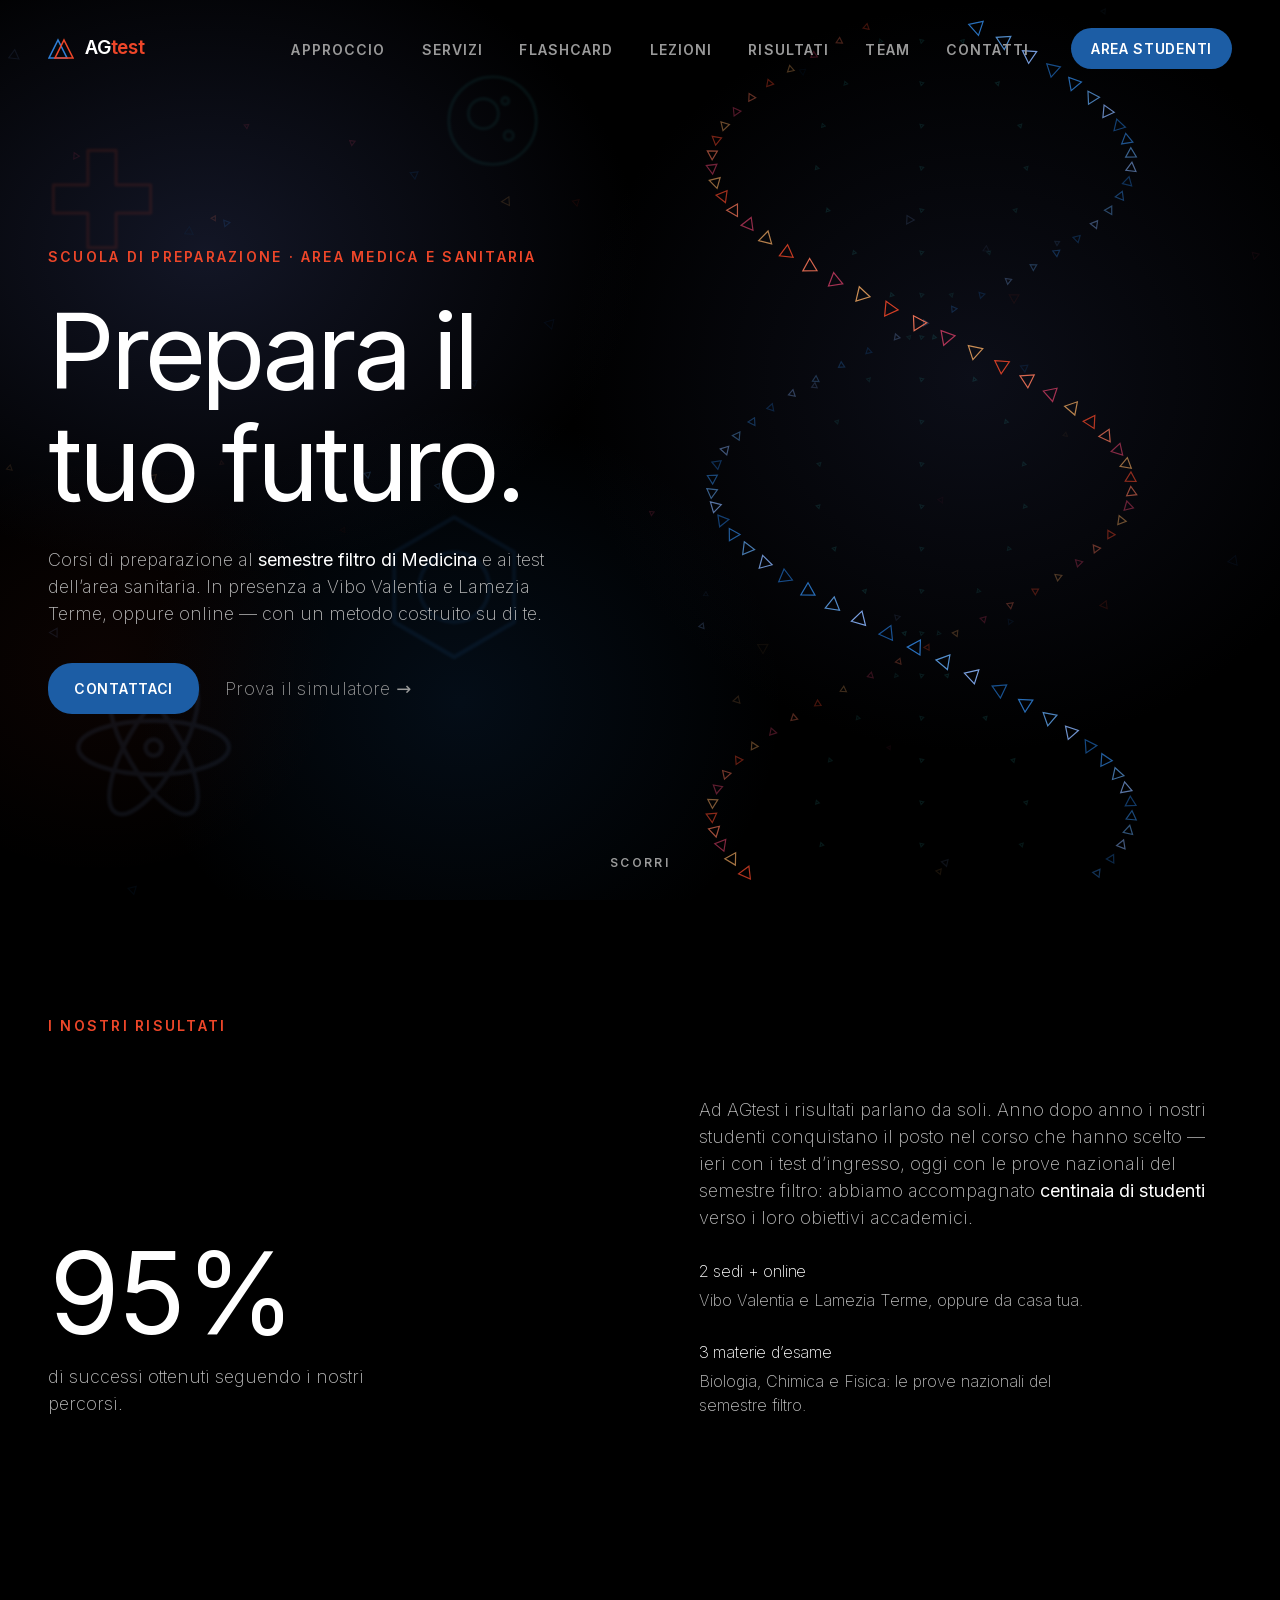
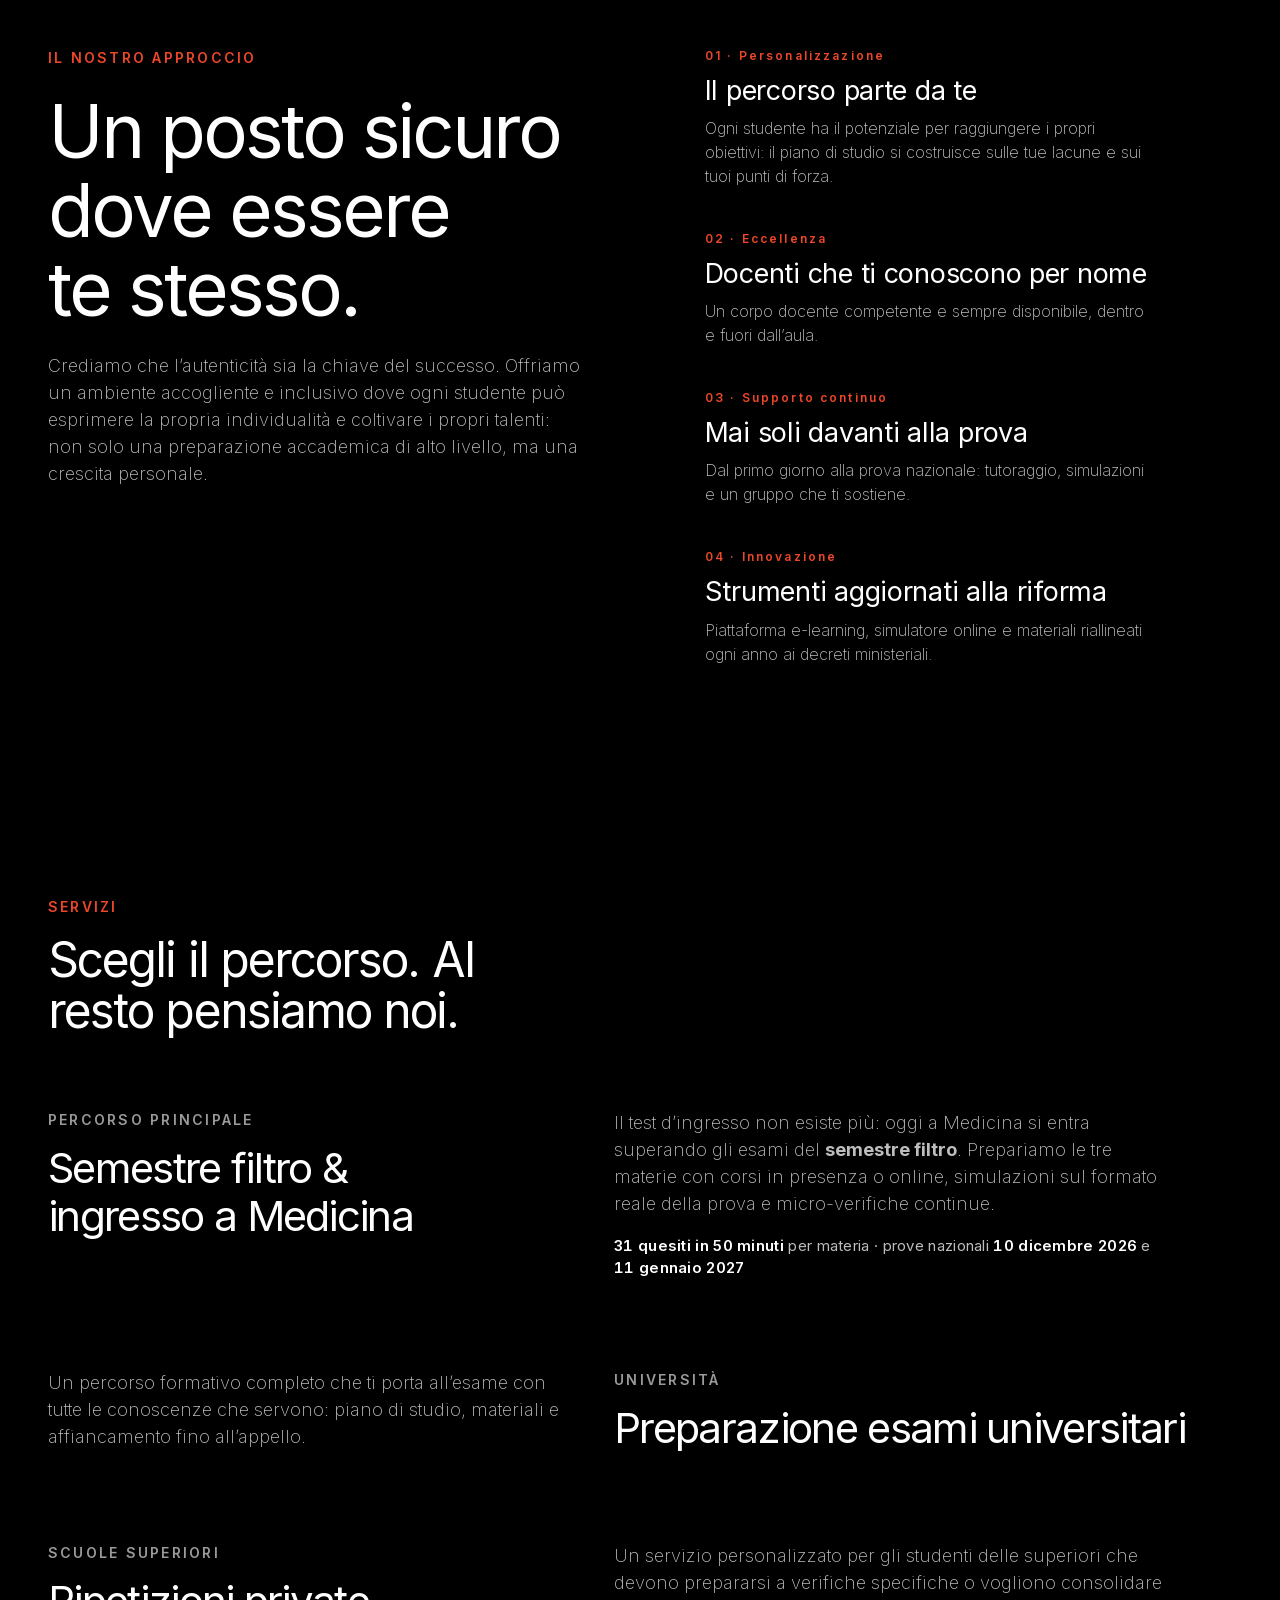
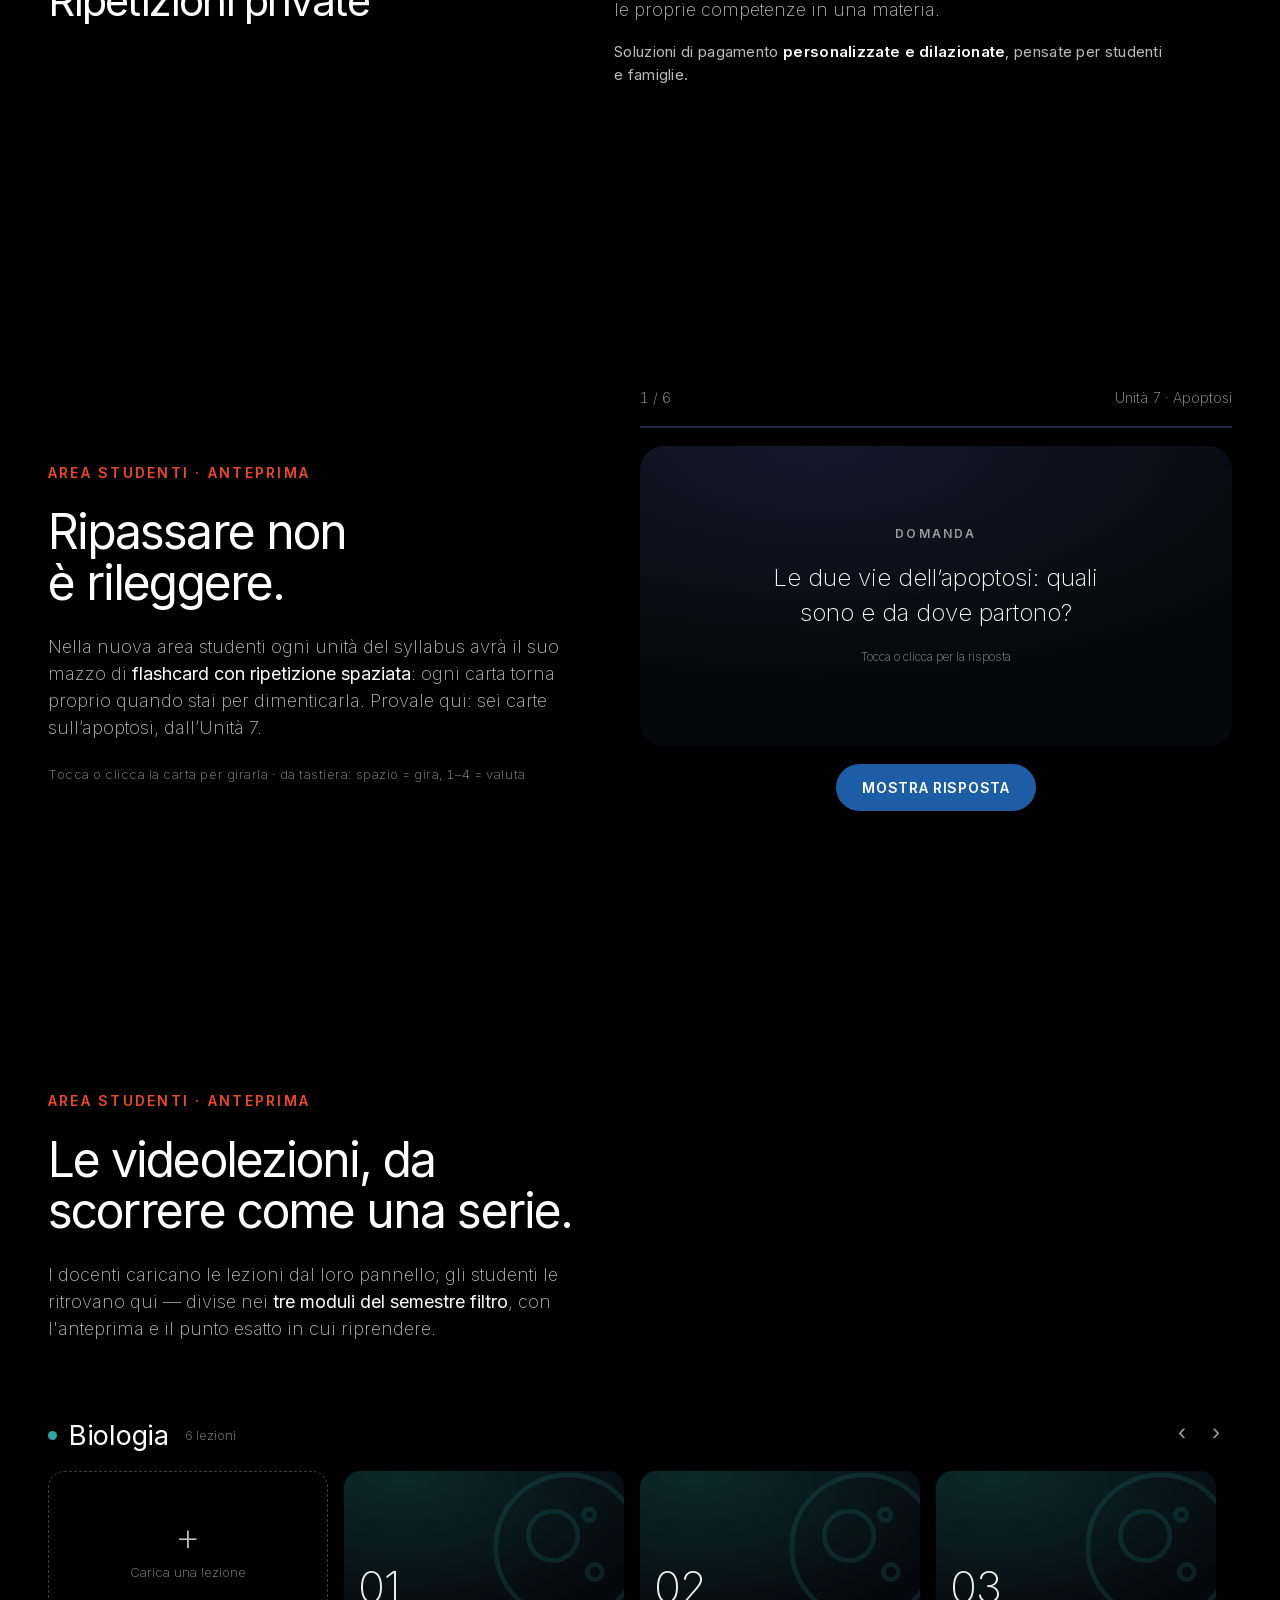
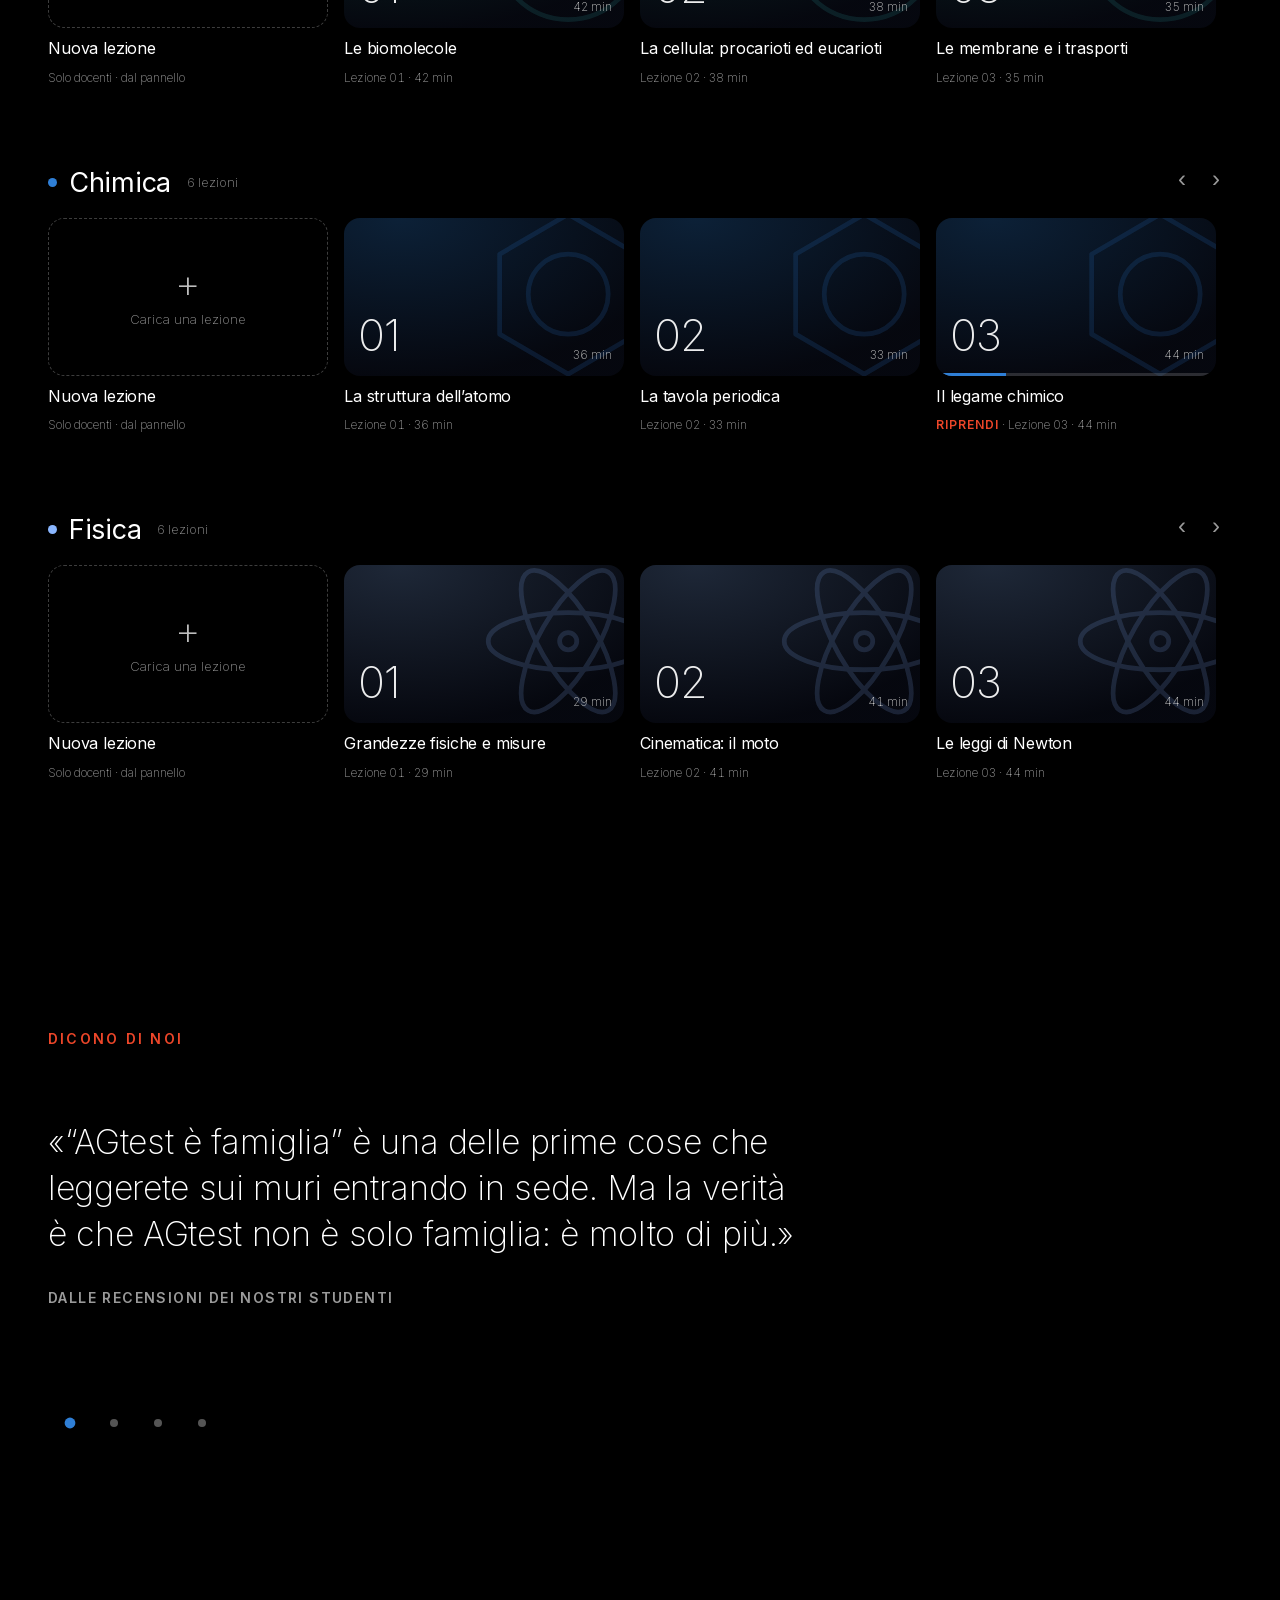
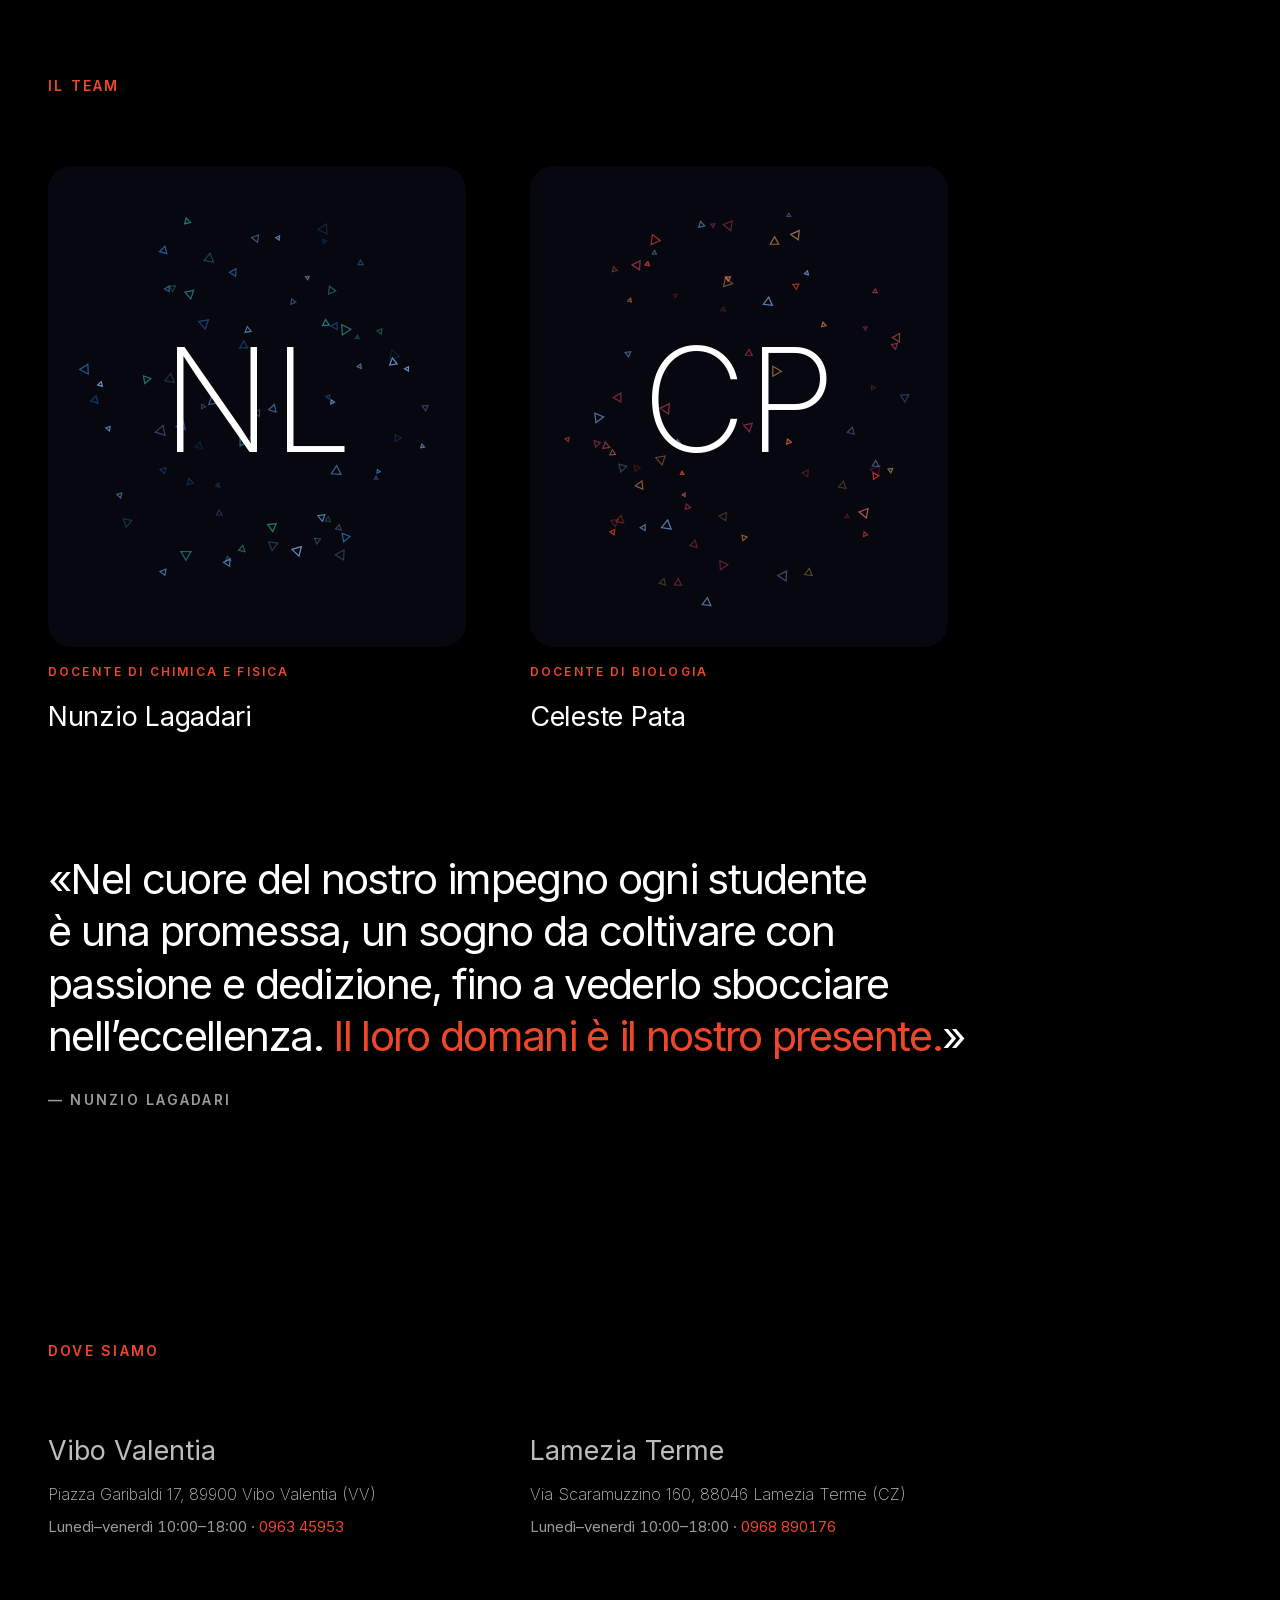
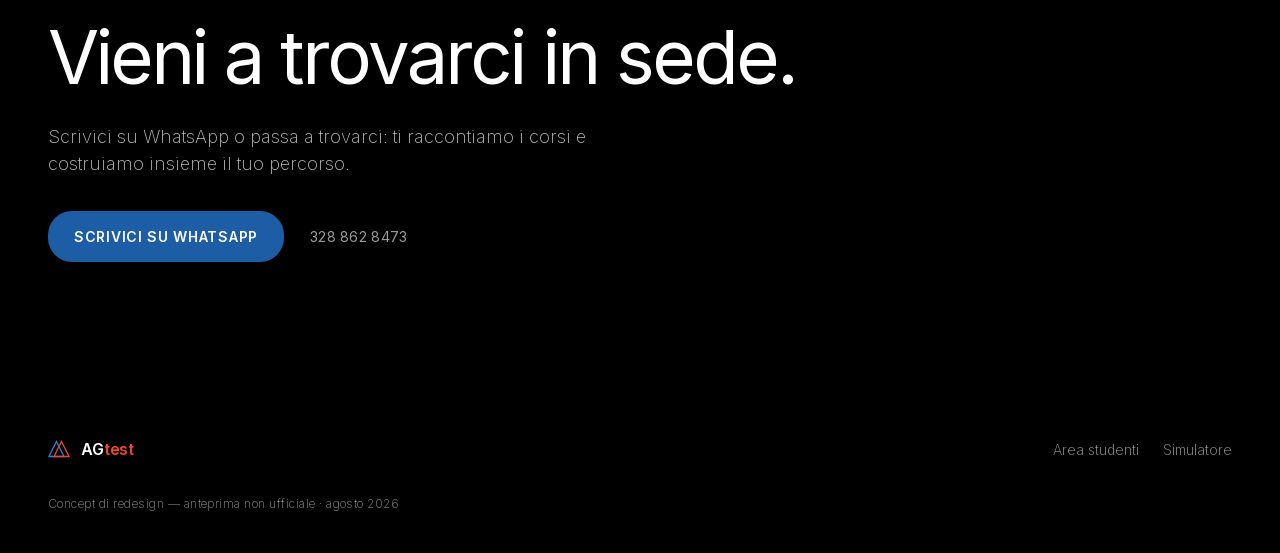
==== commit 9c2eb8a4: "Sistema flashcard completo stile MedOs: mazzi, carte, import da testo, SM-2, curva del sapere e sapo" ====
--- a/index.html
+++ b/index.html
@@ -499,6 +499,49 @@
   .lez-num { font-size: 34px; }
   .lez-player-box { padding: 18px 18px 24px; }
 }
+
+/* ================= FLASHCARD DELL'AREA (sistema completo stile MedOs) ================= */
+.afc-testa { display: flex; align-items: flex-end; justify-content: space-between; gap: 16px; flex-wrap: wrap; }
+.afc-azioni { display: flex; gap: 16px; align-items: center; flex-wrap: wrap; }
+.afc-ghostbtn { border: 0; background: none; cursor: pointer; font: inherit; }
+.afc-tabs { display: flex; gap: 4px; flex-wrap: wrap; }
+.afc-pann { display: grid; gap: 18px; align-content: start; }
+.afc-pann[hidden] { display: none; }
+.afc-mazzo-riga { display: flex; align-items: center; gap: 14px; padding: 16px 0; border-top: 1px solid rgba(34, 40, 69, 0.7); flex-wrap: wrap; }
+.afc-dot { width: 10px; height: 10px; border-radius: 50%; flex: 0 0 auto; }
+.afc-mazzo-info { flex: 1; min-width: 180px; display: grid; gap: 2px; }
+.afc-mazzo-nome { font-size: 17px; font-weight: var(--w-reg); }
+.afc-mazzo-meta { font-size: 13px; color: var(--ash); font-variant-numeric: tabular-nums; }
+.afc-mazzo-meta .dovute { color: var(--rosso); font-weight: var(--w-semi); }
+.afc-carte-lista { display: grid; gap: 8px; padding: 2px 0 16px 24px; }
+.afc-carta-riga { display: flex; gap: 12px; align-items: baseline; font-size: 14px; color: var(--mist); background: rgba(34, 40, 69, 0.18); border-radius: 12px; padding: 10px 14px; }
+.afc-carta-riga .davanti { min-width: 0; flex: 1; }
+.afc-carta-riga .retro { color: var(--ash); font-size: 12.5px; display: block; }
+.afc-x { border: 0; background: none; color: var(--ash); cursor: pointer; font: inherit; padding: 2px 8px; border-radius: 8px; }
+.afc-x:hover { color: var(--rosso); }
+.afc-vuotopann { display: grid; gap: 12px; justify-items: start; padding: 10px 0 4px; }
+.afc-campo { background: rgba(34, 40, 69, 0.35); border: 0; border-radius: 14px; padding: 12px 16px; font: inherit; font-weight: var(--w-thin); font-size: 15px; color: var(--bone); width: 100%; }
+.afc-campo::placeholder { color: var(--ash); }
+.afc-campo:focus-visible { outline: 2px solid var(--blu); }
+textarea.afc-campo { resize: vertical; min-height: 72px; }
+select.afc-campo { cursor: pointer; }
+select.afc-campo option { background: #10131f; color: var(--bone); }
+.afc-colori { display: flex; gap: 12px; }
+.afc-colore { width: 26px; height: 26px; border-radius: 50%; border: 0; cursor: pointer; }
+.afc-colore.on { outline: 2px solid var(--bone); outline-offset: 3px; }
+.afc-etich { font-size: 12px; font-weight: var(--w-semi); letter-spacing: .1em; text-transform: uppercase; color: var(--ash); }
+#afc-studio { max-width: 560px; }
+.afc-prog-griglia { display: grid; grid-template-columns: minmax(0, 1.4fr) minmax(0, 1fr); gap: clamp(20px, 3vw, 36px); align-items: start; }
+@media (max-width: 760px) { .afc-prog-griglia { grid-template-columns: 1fr; } }
+.afc-curva svg, .afc-sapometro svg { width: 100%; height: auto; display: block; }
+.afc-sapometro { display: grid; gap: 12px; }
+.afc-sap-centro { text-align: center; margin-top: -58px; position: relative; z-index: 1; }
+.afc-sap-punti { font-size: 44px; font-weight: var(--w-reg); letter-spacing: -0.03em; line-height: 1; font-variant-numeric: tabular-nums; }
+.afc-sap-label { font-size: 12px; color: var(--ash); text-transform: uppercase; letter-spacing: .1em; font-weight: var(--w-semi); }
+.afc-sotto3 { display: grid; grid-template-columns: repeat(3, 1fr); gap: 10px; }
+.afc-sm { text-align: center; background: rgba(34, 40, 69, 0.25); border-radius: 16px; padding: 12px 6px; display: grid; gap: 3px; }
+.afc-sm b { font-size: 18px; font-weight: var(--w-reg); font-variant-numeric: tabular-nums; }
+.afc-sm span { font-size: 10.5px; color: var(--ash); text-transform: uppercase; letter-spacing: .08em; }
 
 /* ================= MODAL ACCESSO (Area studenti) ================= */
 .login-overlay {
@@ -1142,6 +1185,44 @@
       <button class="pill" id="lez-vai-area">Guarda nell'area studenti</button>
       <p class="login-note" style="margin: 0;">Demo: il player vero arriverà con la piattaforma nuova.</p>
     </div>
+  </div>
+</div>
+
+<!-- ================= MODALI FLASHCARD ================= -->
+<div class="login-overlay" id="afc-modal-mazzo" hidden>
+  <div class="login-box" role="dialog" aria-modal="true" aria-labelledby="afc-mm-t">
+    <button class="login-close afc-modal-x" aria-label="Chiudi">×</button>
+    <h2 class="h-xs" id="afc-mm-t">Crea nuovo mazzo</h2>
+    <label class="afc-etich" for="afc-mm-nome">Nome del mazzo</label>
+    <input class="afc-campo" id="afc-mm-nome" placeholder="es. Anatomia, Chimica organica…">
+    <span class="afc-etich">Colore</span>
+    <div class="afc-colori" id="afc-mm-colori"></div>
+    <button class="pill" id="afc-mm-crea">Crea mazzo</button>
+  </div>
+</div>
+<div class="login-overlay" id="afc-modal-carta" hidden>
+  <div class="login-box" role="dialog" aria-modal="true" aria-labelledby="afc-mc-t">
+    <button class="login-close afc-modal-x" aria-label="Chiudi">×</button>
+    <h2 class="h-xs" id="afc-mc-t">Nuova flashcard</h2>
+    <label class="afc-etich" for="afc-mc-mazzo">Mazzo</label>
+    <select class="afc-campo" id="afc-mc-mazzo"></select>
+    <label class="afc-etich" for="afc-mc-fronte">Domanda (fronte)</label>
+    <textarea class="afc-campo" id="afc-mc-fronte" placeholder="Scrivi la domanda…"></textarea>
+    <label class="afc-etich" for="afc-mc-retro">Risposta (retro)</label>
+    <textarea class="afc-campo" id="afc-mc-retro" placeholder="Scrivi la risposta…"></textarea>
+    <button class="pill" id="afc-mc-crea">Crea flashcard</button>
+  </div>
+</div>
+<div class="login-overlay" id="afc-modal-importa" hidden>
+  <div class="login-box" role="dialog" aria-modal="true" aria-labelledby="afc-mi-t" style="width: min(460px, 100%);">
+    <button class="login-close afc-modal-x" aria-label="Chiudi">×</button>
+    <h2 class="h-xs" id="afc-mi-t">Importa da testo</h2>
+    <p class="login-note" style="max-width: none;">Incolla l'output di un'AI o i tuoi appunti: vengono riconosciute le coppie FRONTE: / RETRO: (e varianti come Domanda/Risposta, Q/A).</p>
+    <label class="afc-etich" for="afc-mi-mazzo">Mazzo di destinazione</label>
+    <select class="afc-campo" id="afc-mi-mazzo"></select>
+    <textarea class="afc-campo" id="afc-mi-testo" style="min-height: 130px; font-size: 13px;" placeholder="FRONTE: che cos'è…&#10;RETRO: è…"></textarea>
+    <p class="login-note" id="afc-mi-conta" style="margin: 0;">Nessuna flashcard riconosciuta finora.</p>
+    <button class="pill" id="afc-mi-vai">Importa</button>
   </div>
 </div>
 
@@ -1193,10 +1274,57 @@
         <p class="body" id="area-video-vuoto" style="display: none;">I docenti non hanno ancora caricato videolezioni: appena arriveranno le troverai qui, divise nei tre moduli.</p>
       </div>
       <div class="area-vista" id="vista-fc" hidden>
-        <h3 class="h-sm">Flashcard</h3>
-        <p class="lez-count" id="area-fc-sotto">Da ripassare oggi · Unità 7 · L'apoptosi</p>
-        <div class="area-fc-slot" id="area-fc-slot"></div>
-        <p class="body" id="area-fc-vuoto" style="display: none;">Nessuna carta da ripassare: i mazzi di flashcard arriveranno insieme alle prime lezioni.</p>
+        <div class="afc-testa">
+          <div>
+            <h3 class="h-sm">Flashcard</h3>
+            <p class="lez-count" id="afc-sotto">—</p>
+          </div>
+          <div class="afc-azioni">
+            <button class="ghost afc-ghostbtn" id="afc-importa-apri">Importa da testo</button>
+            <button class="ghost afc-ghostbtn" id="afc-carta-apri">Nuova carta</button>
+            <button class="pill" id="afc-mazzo-apri">Crea mazzo</button>
+          </div>
+        </div>
+        <div class="afc-tabs">
+          <button class="area-voce on" data-afctab="mazzi">I miei mazzi</button>
+          <button class="area-voce" data-afctab="oggi">Studia oggi<span id="afc-oggi-n"></span></button>
+          <button class="area-voce" data-afctab="prog">Progressi</button>
+        </div>
+        <div class="afc-pann" id="afc-mazzi"></div>
+        <div class="afc-pann" id="afc-oggi" hidden></div>
+        <div class="afc-pann" id="afc-prog" hidden></div>
+        <div class="afc-pann" id="afc-studio" hidden>
+          <div class="fc-meta"><span id="afc-st-conta">1 / 1</span><span id="afc-st-mazzo"></span></div>
+          <div class="fc-bar" aria-hidden="true"><span id="afc-st-bar"></span></div>
+          <div class="fc-scene">
+            <div class="fc-card" id="afc-st-card" tabindex="0" role="button">
+              <div class="fc-face" id="afc-st-front">
+                <p class="fc-tag">Domanda</p>
+                <p class="fc-text" id="afc-st-q"></p>
+                <p class="fc-hint">Tocca o clicca per la risposta</p>
+              </div>
+              <div class="fc-face fc-face--back" id="afc-st-back" aria-hidden="true">
+                <p class="fc-tag">Risposta</p>
+                <p class="fc-text" id="afc-st-a"></p>
+                <p class="fc-hint">Tocca o clicca per la domanda</p>
+              </div>
+            </div>
+          </div>
+          <div class="fc-done" id="afc-st-done">
+            <p class="h-xs">Sessione <span style="color: var(--rosso);">completata</span>.</p>
+            <p id="afc-st-riass"></p>
+            <button class="ghost afc-ghostbtn" id="afc-st-torna">Torna ai mazzi&nbsp;↺</button>
+          </div>
+          <div class="fc-actions" id="afc-st-actions">
+            <button class="pill" id="afc-st-mostra">Mostra risposta</button>
+            <div class="fc-ratings" id="afc-st-ratings" hidden>
+              <button class="fc-rate" data-r="0"><i style="background: #ed4629;"></i>Di nuovo</button>
+              <button class="fc-rate" data-r="2"><i style="background: #e6a15e;"></i>Difficile</button>
+              <button class="fc-rate" data-r="4"><i style="background: #2ea3a3;"></i>Buono</button>
+              <button class="fc-rate" data-r="5"><i style="background: #2f7fd6;"></i>Facile</button>
+            </div>
+          </div>
+        </div>
       </div>
       <div class="area-vista" id="vista-prog" hidden>
         <h3 class="h-sm">I tuoi progressi</h3>
@@ -1725,21 +1853,8 @@
       : 'Ancora nessun progresso registrato: parti da una videolezione o dal simulatore.';
     /* si riparte sempre dalla dashboard */
     if (typeof mostraVista === 'function') mostraVista('dash');
-    /* flashcard: solo l'account demo ha il mazzo di prova */
-    var slot = document.getElementById('area-fc-slot');
-    var fcVuoto = document.getElementById('area-fc-vuoto');
-    var fcSotto = document.getElementById('area-fc-sotto');
-    if (demo) {
-      if (fcDemoNodo && slot && fcDemoNodo.parentElement !== slot) slot.appendChild(fcDemoNodo);
-      if (slot) slot.style.display = '';
-      if (fcVuoto) fcVuoto.style.display = 'none';
-      if (fcSotto) fcSotto.style.display = '';
-    } else {
-      if (fcDemoNodo && fcDemoCasa && fcDemoNodo.parentElement !== fcDemoCasa) fcDemoCasa.appendChild(fcDemoNodo);
-      if (slot) slot.style.display = 'none';
-      if (fcVuoto) fcVuoto.style.display = '';
-      if (fcSotto) fcSotto.style.display = 'none';
-    }
+    /* flashcard: sistema completo (mazzi, studio, progressi) con memoria per account */
+    if (typeof afcEntra === 'function') afcEntra(demo);
     areaBox.hidden = false;
     document.body.style.overflow = 'hidden';
     areaBox.scrollTop = 0;
@@ -1795,15 +1910,16 @@
   }
   /* menu laterale dell'area */
   var mostraVista = function (quale) {
-    Array.prototype.forEach.call(areaBox.querySelectorAll('.area-vista'), function (v) {
+    Array.prototype.forEach.call(areaBox.querySelectorAll('.area-content > .area-vista'), function (v) {
       v.hidden = v.id !== 'vista-' + quale;
     });
-    Array.prototype.forEach.call(areaBox.querySelectorAll('.area-voce'), function (b) {
+    /* solo le voci del menu laterale: i tab interni delle flashcard hanno la stessa classe */
+    Array.prototype.forEach.call(areaBox.querySelectorAll('.area-menu .area-voce'), function (b) {
       b.classList.toggle('on', b.dataset.vista === quale);
     });
   };
   if (areaBox) {
-    Array.prototype.forEach.call(areaBox.querySelectorAll('.area-voce'), function (b) {
+    Array.prototype.forEach.call(areaBox.querySelectorAll('.area-menu .area-voce'), function (b) {
       b.addEventListener('click', function () {
         if (b.dataset.vista === 'simu') {
           if (typeof apriSimu === 'function') apriSimu(b);
@@ -1866,6 +1982,502 @@
     };
     if (vaiArea) vaiArea.addEventListener('click', dalPlayer);
     if (playArea) playArea.addEventListener('click', dalPlayer);
+  }
+
+  /* ============ FLASHCARD DELL'AREA — sistema completo stile MedOs ============
+     Mazzi, carte, ripetizione spaziata (SM-2 semplificato), storico delle review e
+     pannello progressi (curva del sapere + sapometro con precisione/costanza/trend).
+     Tutto salvato in localStorage, con spazi separati per account demo e reale. */
+  var AFC_COLORI = ['#2ea3a3', '#2f7fd6', '#8ab6ff', '#e6a15e', '#ed4629'];
+  var afcDemo = false;
+  var afcDati = null;
+  var afcMazzoAperto = null;
+  var afcChiave = function () { return 'agtest-fc-' + (afcDemo ? 'demo' : 'reale'); };
+  var afcCarica = function () {
+    try { var raw = localStorage.getItem(afcChiave()); if (raw) return JSON.parse(raw); } catch (err) {}
+    return null;
+  };
+  var afcSalva = function () {
+    try { localStorage.setItem(afcChiave(), JSON.stringify(afcDati)); } catch (err) {}
+  };
+  var afcId = function () { return 'c' + Math.random().toString(36).slice(2, 10); };
+  var GIORNO_MS = 86400000;
+  var afcOggi = function () { var d = new Date(); d.setHours(0, 0, 0, 0); return d.getTime(); };
+  var afcDovuta = function (carta) { return !carta.next || carta.next <= afcOggi() + GIORNO_MS - 1; };
+  var afcDovuteMazzo = function (m) { return m.carte.filter(afcDovuta).length; };
+  var afcDovute = function () {
+    if (!afcDati) return 0;
+    return afcDati.mazzi.reduce(function (t, m) { return t + afcDovuteMazzo(m); }, 0);
+  };
+  /* SM-2 semplificato, con le stesse valutazioni di MedOs (0/2/4/5) */
+  var afcProgramma = function (carta, r) {
+    if (r === 0) { carta.reps = 0; carta.int = 0; carta.next = afcOggi(); return; }
+    carta.ef = Math.min(2.7, Math.max(1.3, (carta.ef || 2.3) + (r === 5 ? 0.1 : r === 4 ? 0 : -0.15)));
+    if (r === 2) carta.int = Math.max(1, Math.round((carta.int || 1) * 1.2));
+    else if (carta.reps === 0) carta.int = r === 5 ? 2 : 1;
+    else if (carta.reps === 1) carta.int = r === 5 ? 4 : 3;
+    else carta.int = Math.round((carta.int || 1) * carta.ef * (r === 5 ? 1.3 : 1));
+    carta.reps = (carta.reps || 0) + 1;
+    carta.next = afcOggi() + carta.int * GIORNO_MS;
+  };
+  var afcSeedDemo = function () {
+    var oggi = afcOggi();
+    var mazzi = [
+      { id: afcId(), nome: "L'apoptosi · Unità 7", colore: '#2ea3a3', carte: [] },
+      { id: afcId(), nome: 'Il ciclo cellulare', colore: '#2f7fd6', carte: [] }
+    ];
+    FC_CARDS.forEach(function (c) {
+      mazzi[0].carte.push({ id: afcId(), fronte: c.q, retro: c.a, reps: 2, ef: 2.3, int: 4, next: oggi });
+    });
+    [
+      { fronte: 'Quali sono le fasi del ciclo cellulare?', retro: '<strong>G1 → S → G2 → M</strong>, più lo stato di quiete G0. In S si duplica il DNA, in M la cellula si divide.' },
+      { fronte: 'Che cosa succede al punto di restrizione?', retro: 'La cellula decide se impegnarsi nella divisione: <strong>Rb</strong> libera <strong>E2F</strong> solo se i segnali mitogeni bastano.' },
+      { fronte: 'Chi guida il passaggio fra le fasi del ciclo?', retro: 'I complessi <strong>ciclina–CDK</strong>: le cicline salgono e scendono, le CDK si attivano solo in coppia.' },
+      { fronte: 'Che cosa fanno p21 e p27?', retro: 'Sono <strong>inibitori delle CDK</strong>: fermano il ciclo quando p53 rileva un danno al DNA.' }
+    ].forEach(function (c, i) {
+      mazzi[1].carte.push({ id: afcId(), fronte: c.fronte, retro: c.retro, reps: i < 2 ? 1 : 0, ef: 2.3, int: i < 2 ? 3 : 0, next: i < 2 ? oggi + 2 * GIORNO_MS : oggi });
+    });
+    /* storico realistico: 10 giorni di studio negli ultimi 12, di fila negli ultimi 5 */
+    var reviews = [];
+    var giorni = [12, 11, 10, 9, 7, 5, 4, 3, 2, 1];
+    giorni.forEach(function (fa, gi) {
+      var quante = 4 + (gi % 4);
+      for (var k = 0; k < quante; k++) {
+        var tutte = mazzi[0].carte.concat(mazzi[1].carte);
+        var carta = tutte[(gi * 3 + k * 5) % tutte.length];
+        var voto = (k === 0 && gi % 3 === 0) ? 2 : (k === 1 && gi === 4) ? 0 : (k % 3 === 2) ? 5 : 4;
+        reviews.push({ c: carta.id, r: voto, t: oggi - fa * GIORNO_MS + 36000000 + k * 600000 });
+      }
+    });
+    return { mazzi: mazzi, reviews: reviews };
+  };
+  var afcPulisci = function (t) {
+    var div = document.createElement('div');
+    div.textContent = t || '';
+    return div.innerHTML;
+  };
+  var afcTesto = function (html) {
+    var div = document.createElement('div');
+    div.innerHTML = html || '';
+    return div.textContent;
+  };
+  var sfc = function (id) { return document.getElementById(id); };
+  var afcTab = function (quale) {
+    ['mazzi', 'oggi', 'prog'].forEach(function (t) {
+      sfc('afc-' + t).hidden = t !== quale;
+    });
+    sfc('afc-studio').hidden = true;
+    Array.prototype.forEach.call(document.querySelectorAll('[data-afctab]'), function (b) {
+      b.classList.toggle('on', b.dataset.afctab === quale);
+    });
+    if (quale === 'prog') afcRenderProg();
+  };
+  var afcContatori = function () {
+    var n = afcDovute();
+    sfc('afc-sotto').textContent = n > 0 ? n + (n === 1 ? ' carta da ripassare oggi' : ' carte da ripassare oggi') : 'Nessuna carta in scadenza oggi';
+    sfc('afc-oggi-n').textContent = n > 0 ? ' (' + n + ')' : '';
+    var stat = document.getElementById('area-carte');
+    if (stat) stat.innerHTML = n > 0 ? '<em>' + n + '</em>' : '0';
+  };
+  var afcRenderMazzi = function () {
+    var box = sfc('afc-mazzi');
+    box.innerHTML = '';
+    if (!afcDati.mazzi.length) {
+      box.innerHTML = '<div class="afc-vuotopann"><p class="body">Nessun mazzo ancora. Crea il tuo primo mazzo per iniziare a studiare con le flashcard.</p></div>';
+      var b = document.createElement('button');
+      b.className = 'pill';
+      b.textContent = 'Crea il primo mazzo';
+      b.addEventListener('click', function () { afcApriModal('afc-modal-mazzo'); });
+      box.firstChild.appendChild(b);
+      return;
+    }
+    afcDati.mazzi.forEach(function (m) {
+      var dovute = afcDovuteMazzo(m);
+      var riga = document.createElement('div');
+      riga.className = 'afc-mazzo-riga';
+      riga.innerHTML = '<span class="afc-dot" style="background: ' + m.colore + ';" aria-hidden="true"></span>' +
+        '<span class="afc-mazzo-info"><span class="afc-mazzo-nome">' + afcPulisci(afcTesto(m.nome)) + '</span>' +
+        '<span class="afc-mazzo-meta">' + m.carte.length + (m.carte.length === 1 ? ' carta' : ' carte') +
+        (dovute > 0 ? ' · <span class="dovute">' + dovute + ' da ripassare</span>' : '') + '</span></span>';
+      if (dovute > 0) {
+        var st = document.createElement('button');
+        st.className = 'pill';
+        st.style.padding = '11px 20px';
+        st.textContent = 'Studia';
+        st.addEventListener('click', function () { afcStudia(m.id); });
+        riga.appendChild(st);
+      }
+      var esp = document.createElement('button');
+      esp.className = 'ghost afc-ghostbtn';
+      esp.textContent = afcMazzoAperto === m.id ? 'Chiudi ▴' : 'Carte ▾';
+      esp.addEventListener('click', function () {
+        afcMazzoAperto = afcMazzoAperto === m.id ? null : m.id;
+        afcRenderMazzi();
+      });
+      riga.appendChild(esp);
+      var del = document.createElement('button');
+      del.className = 'afc-x';
+      del.setAttribute('aria-label', 'Elimina il mazzo ' + afcTesto(m.nome));
+      del.textContent = '✕';
+      del.addEventListener('click', function () {
+        if (!window.confirm('Eliminare il mazzo «' + afcTesto(m.nome) + '» con tutte le sue carte?')) return;
+        afcDati.mazzi = afcDati.mazzi.filter(function (x) { return x.id !== m.id; });
+        afcSalva(); afcRenderTutto();
+      });
+      riga.appendChild(del);
+      box.appendChild(riga);
+      if (afcMazzoAperto === m.id) {
+        var lista = document.createElement('div');
+        lista.className = 'afc-carte-lista';
+        m.carte.forEach(function (carta) {
+          var cr = document.createElement('div');
+          cr.className = 'afc-carta-riga';
+          cr.innerHTML = '<span class="davanti">' + afcPulisci(afcTesto(carta.fronte)) + '<span class="retro">' + afcPulisci(afcTesto(carta.retro)) + '</span></span>';
+          var cx = document.createElement('button');
+          cx.className = 'afc-x';
+          cx.setAttribute('aria-label', 'Elimina carta');
+          cx.textContent = '✕';
+          cx.addEventListener('click', function () {
+            m.carte = m.carte.filter(function (x) { return x.id !== carta.id; });
+            afcSalva(); afcRenderTutto();
+          });
+          cr.appendChild(cx);
+          lista.appendChild(cr);
+        });
+        if (!m.carte.length) lista.innerHTML = '<p class="login-note" style="margin: 0;">Nessuna carta in questo mazzo.</p>';
+        var piu = document.createElement('button');
+        piu.className = 'ghost afc-ghostbtn';
+        piu.textContent = '+ Aggiungi carta';
+        piu.addEventListener('click', function () {
+          afcApriModal('afc-modal-carta');
+          sfc('afc-mc-mazzo').value = m.id;
+        });
+        lista.appendChild(piu);
+        box.appendChild(lista);
+      }
+    });
+  };
+  var afcRenderOggi = function () {
+    var box = sfc('afc-oggi');
+    box.innerHTML = '';
+    var conDovute = afcDati.mazzi.filter(function (m) { return afcDovuteMazzo(m) > 0; });
+    if (!conDovute.length) {
+      box.innerHTML = '<div class="afc-vuotopann"><p class="body">Tutto in pari: nessuna carta in scadenza oggi. Le carte torneranno da sole quando starai per dimenticarle.</p></div>';
+      return;
+    }
+    conDovute.forEach(function (m) {
+      var dovute = afcDovuteMazzo(m);
+      var riga = document.createElement('div');
+      riga.className = 'afc-mazzo-riga';
+      riga.innerHTML = '<span class="afc-dot" style="background: ' + m.colore + ';" aria-hidden="true"></span>' +
+        '<span class="afc-mazzo-info"><span class="afc-mazzo-nome">' + afcPulisci(afcTesto(m.nome)) + '</span>' +
+        '<span class="afc-mazzo-meta"><span class="dovute">' + dovute + (dovute === 1 ? ' carta' : ' carte') + ' da ripassare</span></span></span>';
+      var st = document.createElement('button');
+      st.className = 'pill';
+      st.style.padding = '11px 20px';
+      st.textContent = 'Inizia sessione';
+      st.addEventListener('click', function () { afcStudia(m.id); });
+      riga.appendChild(st);
+      box.appendChild(riga);
+    });
+  };
+  /* ---- studio ---- */
+  var stCoda = [], stPos = 0, stMazzo = null, stGirata = false, stVista = false, stFatte = 0, stSwapT = null;
+  var afcStFacce = function () {
+    sfc('afc-st-front').setAttribute('aria-hidden', stGirata ? 'true' : 'false');
+    sfc('afc-st-back').setAttribute('aria-hidden', stGirata ? 'false' : 'true');
+  };
+  var afcStContenuto = function () {
+    var carta = stCoda[stPos];
+    sfc('afc-st-q').innerHTML = carta.fronte;
+    sfc('afc-st-a').innerHTML = carta.retro;
+  };
+  var afcStudia = function (mazzoId) {
+    stMazzo = afcDati.mazzi.filter(function (m) { return m.id === mazzoId; })[0];
+    if (!stMazzo) return;
+    stCoda = stMazzo.carte.filter(afcDovuta).slice();
+    if (!stCoda.length) return;
+    stPos = 0; stGirata = false; stVista = false; stFatte = 0;
+    ['mazzi', 'oggi', 'prog'].forEach(function (t) { sfc('afc-' + t).hidden = true; });
+    sfc('afc-studio').hidden = false;
+    sfc('afc-st-mazzo').textContent = afcTesto(stMazzo.nome);
+    sfc('afc-st-done').classList.remove('on');
+    document.querySelector('#afc-studio .fc-scene').style.display = '';
+    sfc('afc-st-actions').style.display = '';
+    sfc('afc-st-card').classList.remove('flip');
+    sfc('afc-st-mostra').hidden = false;
+    sfc('afc-st-ratings').hidden = true;
+    afcStFacce();
+    afcStContenuto();
+    afcStAggiorna();
+  };
+  var afcStAggiorna = function () {
+    sfc('afc-st-conta').textContent = (stPos + 1) + ' / ' + stCoda.length;
+    sfc('afc-st-bar').style.width = (stPos / stCoda.length * 100) + '%';
+  };
+  var afcStGira = function () {
+    stGirata = !stGirata;
+    if (stGirata && !stVista) {
+      stVista = true;
+      sfc('afc-st-mostra').hidden = true;
+      sfc('afc-st-ratings').hidden = false;
+    }
+    sfc('afc-st-card').classList.toggle('flip', stGirata);
+    afcStFacce();
+  };
+  var afcStVota = function (r) {
+    if (!stVista) return;
+    var carta = stCoda[stPos];
+    afcProgramma(carta, r);
+    afcDati.reviews.push({ c: carta.id, r: r, t: Date.now() });
+    stFatte++;
+    if (r === 0) stCoda.push(carta);
+    afcSalva();
+    stGirata = false; stVista = false;
+    sfc('afc-st-card').classList.remove('flip');
+    afcStFacce();
+    sfc('afc-st-mostra').hidden = false;
+    sfc('afc-st-ratings').hidden = true;
+    stPos++;
+    if (stPos >= stCoda.length) {
+      document.querySelector('#afc-studio .fc-scene').style.display = 'none';
+      sfc('afc-st-actions').style.display = 'none';
+      sfc('afc-st-bar').style.width = '100%';
+      sfc('afc-st-riass').textContent = stFatte + (stFatte === 1 ? ' carta ripassata.' : ' carte ripassate.') + ' Le prossime scadenze si sono già riprogrammate da sole.';
+      sfc('afc-st-done').classList.add('on');
+      afcContatori();
+    } else {
+      afcStAggiorna();
+      clearTimeout(stSwapT);
+      if (reduced) afcStContenuto();
+      else stSwapT = setTimeout(afcStContenuto, 300);
+    }
+  };
+  /* ---- progressi: curva del sapere + sapometro ---- */
+  var afcRenderProg = function () {
+    var box = sfc('afc-prog');
+    var reviews = afcDati.reviews.slice().sort(function (a, b) { return a.t - b.t; });
+    var totCarte = afcDati.mazzi.reduce(function (t, m) { return t + m.carte.length; }, 0);
+    if (!reviews.length) {
+      box.innerHTML = '<div class="afc-vuotopann"><p class="body">La tua curva del sapere è pronta a partire: fai qualche sessione di ripasso e ogni carta che consolidi la farà salire.</p></div>';
+      return;
+    }
+    /* curva: carte "consolidate" = ultima risposta Buono o Facile */
+    var ultimo = {}, note = 0, perGiorno = {};
+    reviews.forEach(function (r) {
+      var era = ultimo[r.c] !== undefined && ultimo[r.c] >= 4;
+      var ora = r.r >= 4;
+      if (!era && ora) note++; else if (era && !ora) note--;
+      ultimo[r.c] = r.r;
+      var g = new Date(r.t); g.setHours(0, 0, 0, 0);
+      perGiorno[g.getTime()] = note;
+    });
+    var primo = new Date(reviews[0].t); primo.setHours(0, 0, 0, 0);
+    var serie = [], porta = 0;
+    for (var t = primo.getTime(); t <= afcOggi(); t += GIORNO_MS) {
+      if (perGiorno[t] !== undefined) porta = perGiorno[t];
+      serie.push(porta);
+    }
+    /* precisione (30 giorni), costanza (giorni di fila), trend (vs 7 giorni fa) */
+    var da30 = afcOggi() - 30 * GIORNO_MS, r30 = 0, ok30 = 0;
+    var giorniStudio = {};
+    reviews.forEach(function (r) {
+      if (r.t >= da30) { r30++; if (r.r >= 4) ok30++; }
+      var g = new Date(r.t); g.setHours(0, 0, 0, 0);
+      giorniStudio[g.getTime()] = true;
+    });
+    var precisione = r30 ? Math.round(ok30 / r30 * 100) : 0;
+    var costanza = 0;
+    var cursore = giorniStudio[afcOggi()] ? afcOggi() : afcOggi() - GIORNO_MS;
+    while (giorniStudio[cursore]) { costanza++; cursore -= GIORNO_MS; }
+    var settimanaFa = serie.length > 7 ? serie[serie.length - 8] : 0;
+    var delta = note - settimanaFa;
+    var trend = delta > 0 ? ['↑', 'Positivo', '#2ea3a3'] : delta < 0 ? ['↓', 'Negativo', '#ed4629'] : ['→', 'Stabile', '#9a9a9a'];
+    var copertura = totCarte ? note / totCarte * 100 : 0;
+    var punteggio = Math.round(0.5 * precisione + 0.3 * Math.min(costanza, 14) / 14 * 100 + 0.2 * copertura);
+    var label = punteggio >= 85 ? 'Eccellente' : punteggio >= 70 ? 'Solido' : punteggio >= 50 ? 'In crescita' : punteggio > 0 ? 'Fragile' : 'Da iniziare';
+    var colore = punteggio >= 70 ? '#2ea3a3' : punteggio >= 50 ? '#e6a15e' : '#ed4629';
+    /* svg della curva */
+    var W = 600, H = 190, PAD = 10;
+    var massimo = Math.max(1, Math.max.apply(null, serie));
+    var punti = serie.map(function (v, i) {
+      var x = serie.length === 1 ? W / 2 : PAD + i * (W - 2 * PAD) / (serie.length - 1);
+      var y = H - PAD - v / massimo * (H - 2 * PAD - 22);
+      return [Math.round(x * 10) / 10, Math.round(y * 10) / 10];
+    });
+    var linea = punti.map(function (p, i) { return (i ? 'L' : 'M') + p[0] + ' ' + p[1]; }).join(' ');
+    var areaPath = linea + ' L' + punti[punti.length - 1][0] + ' ' + (H - PAD) + ' L' + punti[0][0] + ' ' + (H - PAD) + ' Z';
+    var fine = punti[punti.length - 1];
+    box.innerHTML =
+      '<div class="afc-prog-griglia">' +
+      '<div class="afc-curva">' +
+        '<p class="afc-etich" style="margin-bottom: 10px;">Curva del sapere · carte consolidate</p>' +
+        '<svg viewBox="0 0 ' + W + ' ' + H + '" role="img" aria-label="Curva delle carte consolidate nel tempo: oggi ' + note + ' su ' + totCarte + '">' +
+        '<path d="' + areaPath + '" fill="rgba(46, 163, 163, 0.12)"/>' +
+        '<path d="' + linea + '" fill="none" stroke="#2ea3a3" stroke-width="2.5" stroke-linejoin="round" stroke-linecap="round"/>' +
+        '<circle cx="' + fine[0] + '" cy="' + fine[1] + '" r="5" fill="#2ea3a3"/>' +
+        '<text x="' + Math.min(fine[0], W - 30) + '" y="' + Math.max(16, fine[1] - 12) + '" fill="#bdbdbd" font-size="15" text-anchor="middle" font-family="Inter, sans-serif">' + note + '</text>' +
+        '</svg>' +
+        '<p class="login-note" style="margin: 6px 0 0;">' + note + ' carte consolidate su ' + totCarte + ' totali. Una carta conta quando l’ultima risposta è «Buono» o «Facile».</p>' +
+      '</div>' +
+      '<div class="afc-sapometro">' +
+        '<p class="afc-etich">Sapometro</p>' +
+        '<svg viewBox="0 0 200 112" aria-hidden="true">' +
+        '<path d="M 20 100 A 80 80 0 0 1 180 100" fill="none" stroke="rgba(34, 40, 69, 0.8)" stroke-width="15" stroke-linecap="round"/>' +
+        '<path d="M 20 100 A 80 80 0 0 1 180 100" fill="none" stroke="' + colore + '" stroke-width="15" stroke-linecap="round" pathLength="100" stroke-dasharray="' + punteggio + ' 100"/>' +
+        '</svg>' +
+        '<div class="afc-sap-centro"><div class="afc-sap-punti" style="color: ' + colore + ';">' + punteggio + '</div><div class="afc-sap-label">' + label + '</div></div>' +
+        '<div class="afc-sotto3">' +
+          '<div class="afc-sm"><b>' + precisione + '%</b><span>Precisione</span></div>' +
+          '<div class="afc-sm"><b>' + costanza + ' gg</b><span>Costanza</span></div>' +
+          '<div class="afc-sm"><b style="color: ' + trend[2] + ';">' + trend[0] + ' ' + trend[1] + '</b><span>Trend</span></div>' +
+        '</div>' +
+      '</div></div>';
+  };
+  var afcRenderTutto = function () {
+    afcRenderMazzi();
+    afcRenderOggi();
+    if (!sfc('afc-prog').hidden) afcRenderProg();
+    afcContatori();
+  };
+  /* ---- modali ---- */
+  var afcColoreScelto = AFC_COLORI[0];
+  var afcApriModal = function (id) {
+    var m = sfc(id);
+    if (id !== 'afc-modal-mazzo') {
+      ['afc-mc-mazzo', 'afc-mi-mazzo'].forEach(function (sid) {
+        var sel = sfc(sid);
+        sel.innerHTML = afcDati.mazzi.map(function (mz) {
+          return '<option value="' + mz.id + '">' + afcPulisci(afcTesto(mz.nome)) + '</option>';
+        }).join('');
+      });
+    }
+    m.hidden = false;
+    var primo = m.querySelector('input, select, textarea');
+    if (primo) primo.focus({ preventScroll: true });
+  };
+  var afcChiudiModali = function () {
+    ['afc-modal-mazzo', 'afc-modal-carta', 'afc-modal-importa'].forEach(function (id) { sfc(id).hidden = true; });
+  };
+  /* riconosce coppie FRONTE/RETRO (e varianti) da testo incollato */
+  var afcParse = function (testo) {
+    var righe = (testo || '').replace(/\r/g, '').split('\n');
+    var fRe = /^\s*(?:[-*•·]\s*)?(?:#+\s*)?\*{0,2}\s*(?:FRONTE|FRONT|DOMANDA|Q|D)\s*\*{0,2}\s*[:.)]\s*(.*)$/i;
+    var rRe = /^\s*(?:[-*•·]\s*)?(?:#+\s*)?\*{0,2}\s*(?:RETRO|BACK|RISPOSTA|A|R)\s*\*{0,2}\s*[:.)]\s*(.*)$/i;
+    var carte = [], cur = null, modo = null;
+    var chiudi = function () {
+      if (cur && cur.f.trim() && cur.r.trim()) carte.push({ fronte: afcPulisci(cur.f.trim()), retro: afcPulisci(cur.r.trim()) });
+      cur = null; modo = null;
+    };
+    righe.forEach(function (riga) {
+      var m = riga.match(fRe);
+      if (m) { if (cur && cur.r.trim()) chiudi(); if (!cur) cur = { f: '', r: '' }; cur.f = m[1]; modo = 'f'; return; }
+      m = riga.match(rRe);
+      if (m) { if (!cur) cur = { f: '', r: '' }; cur.r = m[1]; modo = 'r'; return; }
+      if (cur && modo && riga.trim()) cur[modo] += ' ' + riga.trim();
+    });
+    chiudi();
+    return carte;
+  };
+  /* ---- ingresso nella vista (per account) ---- */
+  var afcEntra = function (demo) {
+    afcDemo = !!demo;
+    afcMazzoAperto = null;
+    afcDati = afcCarica();
+    if (!afcDati) {
+      afcDati = afcDemo ? afcSeedDemo() : { mazzi: [], reviews: [] };
+      afcSalva();
+    }
+    afcTab('mazzi');
+    afcRenderTutto();
+  };
+  /* ---- eventi ---- */
+  if (sfc('afc-mazzi')) {
+    Array.prototype.forEach.call(document.querySelectorAll('[data-afctab]'), function (b) {
+      b.addEventListener('click', function () { afcTab(b.dataset.afctab); });
+    });
+    sfc('afc-mazzo-apri').addEventListener('click', function () { afcApriModal('afc-modal-mazzo'); });
+    sfc('afc-carta-apri').addEventListener('click', function () {
+      if (!afcDati.mazzi.length) { afcApriModal('afc-modal-mazzo'); return; }
+      afcApriModal('afc-modal-carta');
+    });
+    sfc('afc-importa-apri').addEventListener('click', function () {
+      if (!afcDati.mazzi.length) { afcApriModal('afc-modal-mazzo'); return; }
+      afcApriModal('afc-modal-importa');
+    });
+    var coloriBox = sfc('afc-mm-colori');
+    AFC_COLORI.forEach(function (c, i) {
+      var b = document.createElement('button');
+      b.className = 'afc-colore' + (i === 0 ? ' on' : '');
+      b.style.background = c;
+      b.setAttribute('aria-label', 'Colore ' + (i + 1));
+      b.addEventListener('click', function () {
+        afcColoreScelto = c;
+        Array.prototype.forEach.call(coloriBox.children, function (x) { x.classList.toggle('on', x === b); });
+      });
+      coloriBox.appendChild(b);
+    });
+    sfc('afc-mm-crea').addEventListener('click', function () {
+      var nome = sfc('afc-mm-nome').value.trim();
+      if (!nome) { sfc('afc-mm-nome').focus(); return; }
+      afcDati.mazzi.push({ id: afcId(), nome: afcPulisci(nome), colore: afcColoreScelto, carte: [] });
+      afcSalva();
+      sfc('afc-mm-nome').value = '';
+      afcChiudiModali();
+      afcRenderTutto();
+    });
+    sfc('afc-mc-crea').addEventListener('click', function () {
+      var mid = sfc('afc-mc-mazzo').value;
+      var fronte = sfc('afc-mc-fronte').value.trim();
+      var retro = sfc('afc-mc-retro').value.trim();
+      var m = afcDati.mazzi.filter(function (x) { return x.id === mid; })[0];
+      if (!m || !fronte || !retro) return;
+      m.carte.push({ id: afcId(), fronte: afcPulisci(fronte), retro: afcPulisci(retro), reps: 0, ef: 2.3, int: 0, next: 0 });
+      afcSalva();
+      sfc('afc-mc-fronte').value = ''; sfc('afc-mc-retro').value = '';
+      afcChiudiModali();
+      afcMazzoAperto = mid;
+      afcRenderTutto();
+    });
+    sfc('afc-mi-testo').addEventListener('input', function () {
+      var n = afcParse(sfc('afc-mi-testo').value).length;
+      sfc('afc-mi-conta').textContent = n > 0 ? '✓ ' + n + ' flashcard riconosciute' : 'Nessuna flashcard riconosciuta finora.';
+      sfc('afc-mi-vai').textContent = n > 0 ? 'Importa ' + n + ' flashcard' : 'Importa';
+    });
+    sfc('afc-mi-vai').addEventListener('click', function () {
+      var carte = afcParse(sfc('afc-mi-testo').value);
+      var m = afcDati.mazzi.filter(function (x) { return x.id === sfc('afc-mi-mazzo').value; })[0];
+      if (!m || !carte.length) return;
+      carte.forEach(function (c) {
+        m.carte.push({ id: afcId(), fronte: c.fronte, retro: c.retro, reps: 0, ef: 2.3, int: 0, next: 0 });
+      });
+      afcSalva();
+      sfc('afc-mi-testo').value = '';
+      sfc('afc-mi-conta').textContent = 'Nessuna flashcard riconosciuta finora.';
+      afcChiudiModali();
+      afcMazzoAperto = m.id;
+      afcRenderTutto();
+    });
+    Array.prototype.forEach.call(document.querySelectorAll('.afc-modal-x'), function (x) {
+      x.addEventListener('click', afcChiudiModali);
+    });
+    ['afc-modal-mazzo', 'afc-modal-carta', 'afc-modal-importa'].forEach(function (id) {
+      sfc(id).addEventListener('click', function (e) { if (e.target === sfc(id)) afcChiudiModali(); });
+    });
+    window.addEventListener('keydown', function (e) {
+      if (e.key === 'Escape') afcChiudiModali();
+    });
+    /* studio */
+    sfc('afc-st-card').addEventListener('click', afcStGira);
+    sfc('afc-st-card').addEventListener('keydown', function (e) {
+      if (e.repeat) return;
+      if (e.key === 'Enter' || e.key === ' ') { e.preventDefault(); afcStGira(); }
+    });
+    sfc('afc-st-mostra').addEventListener('click', function () { if (!stGirata) afcStGira(); });
+    Array.prototype.forEach.call(document.querySelectorAll('#afc-st-ratings .fc-rate'), function (b) {
+      b.addEventListener('click', function () { afcStVota(Number(b.dataset.r)); });
+    });
+    sfc('afc-st-torna').addEventListener('click', function () { afcTab('mazzi'); afcRenderTutto(); });
   }
 
   /* ============ SIMULATORE — formato reale della prova, in piccolo ============ */
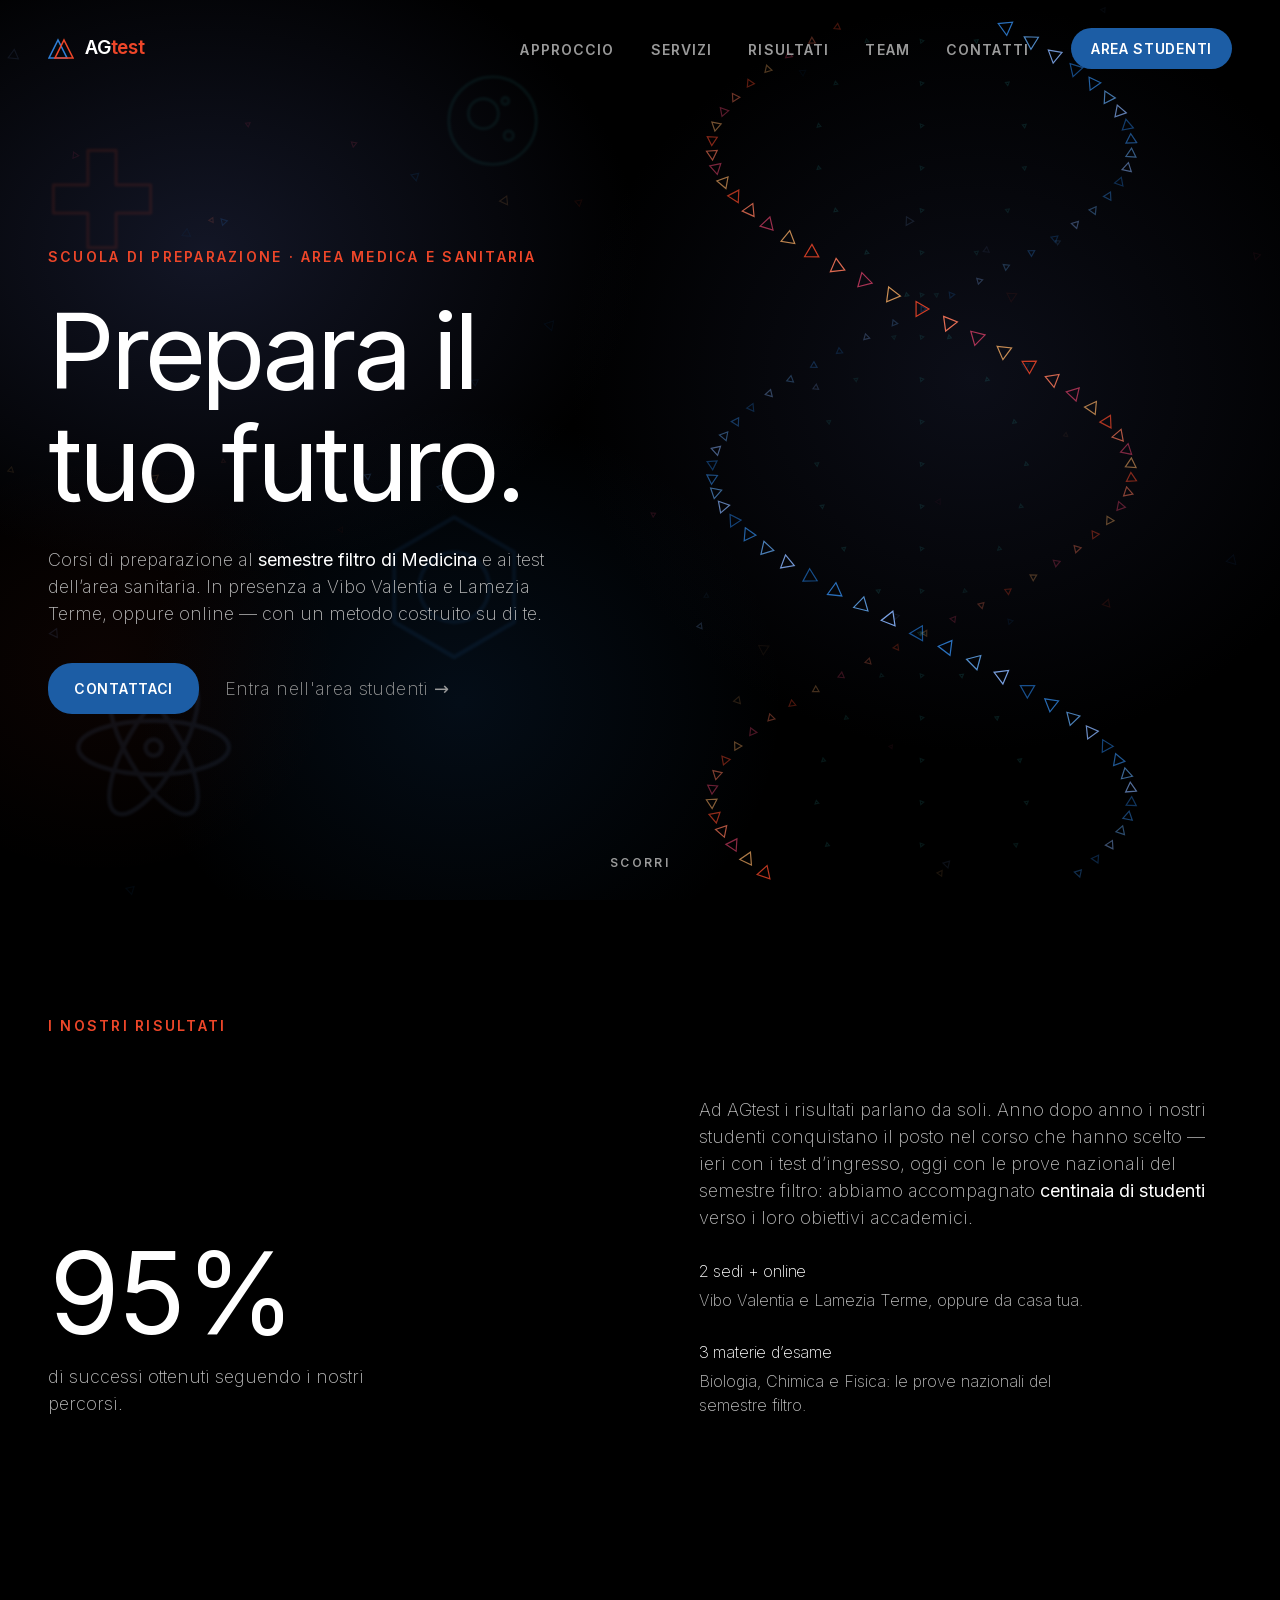
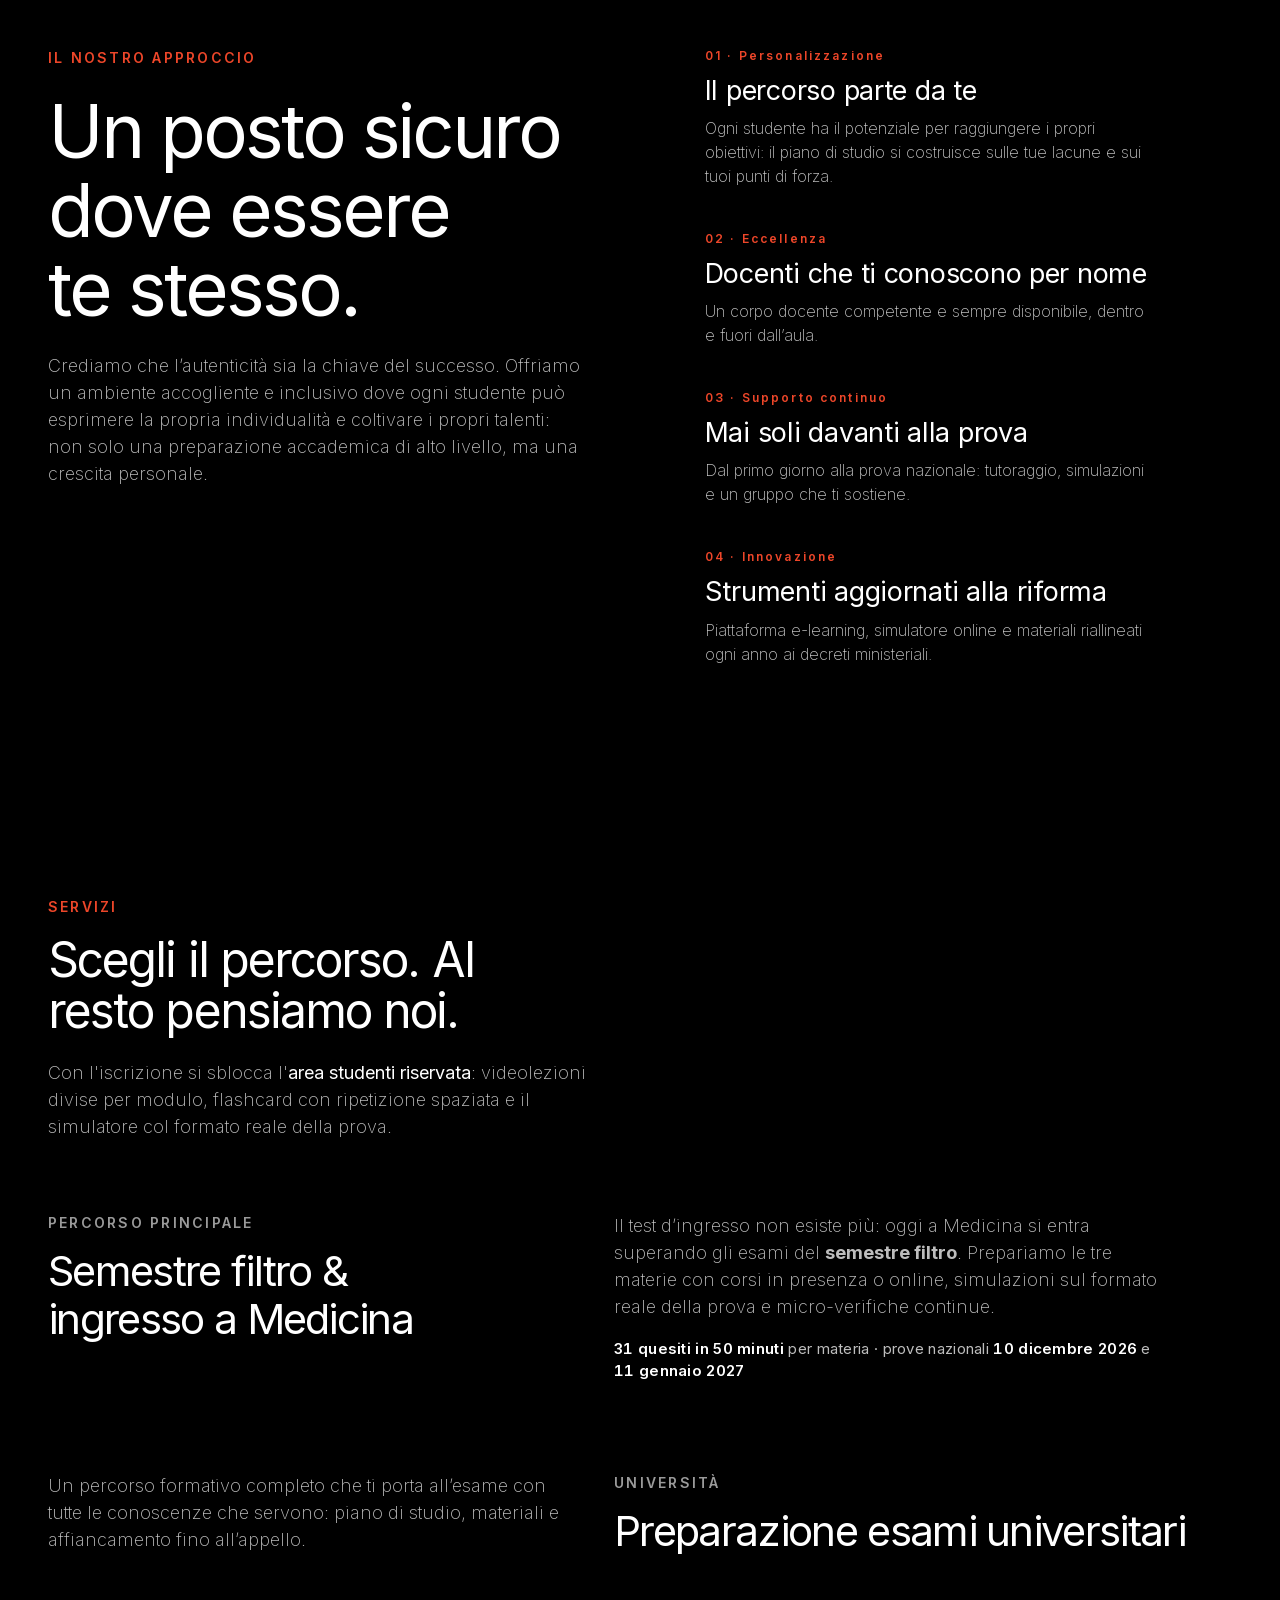
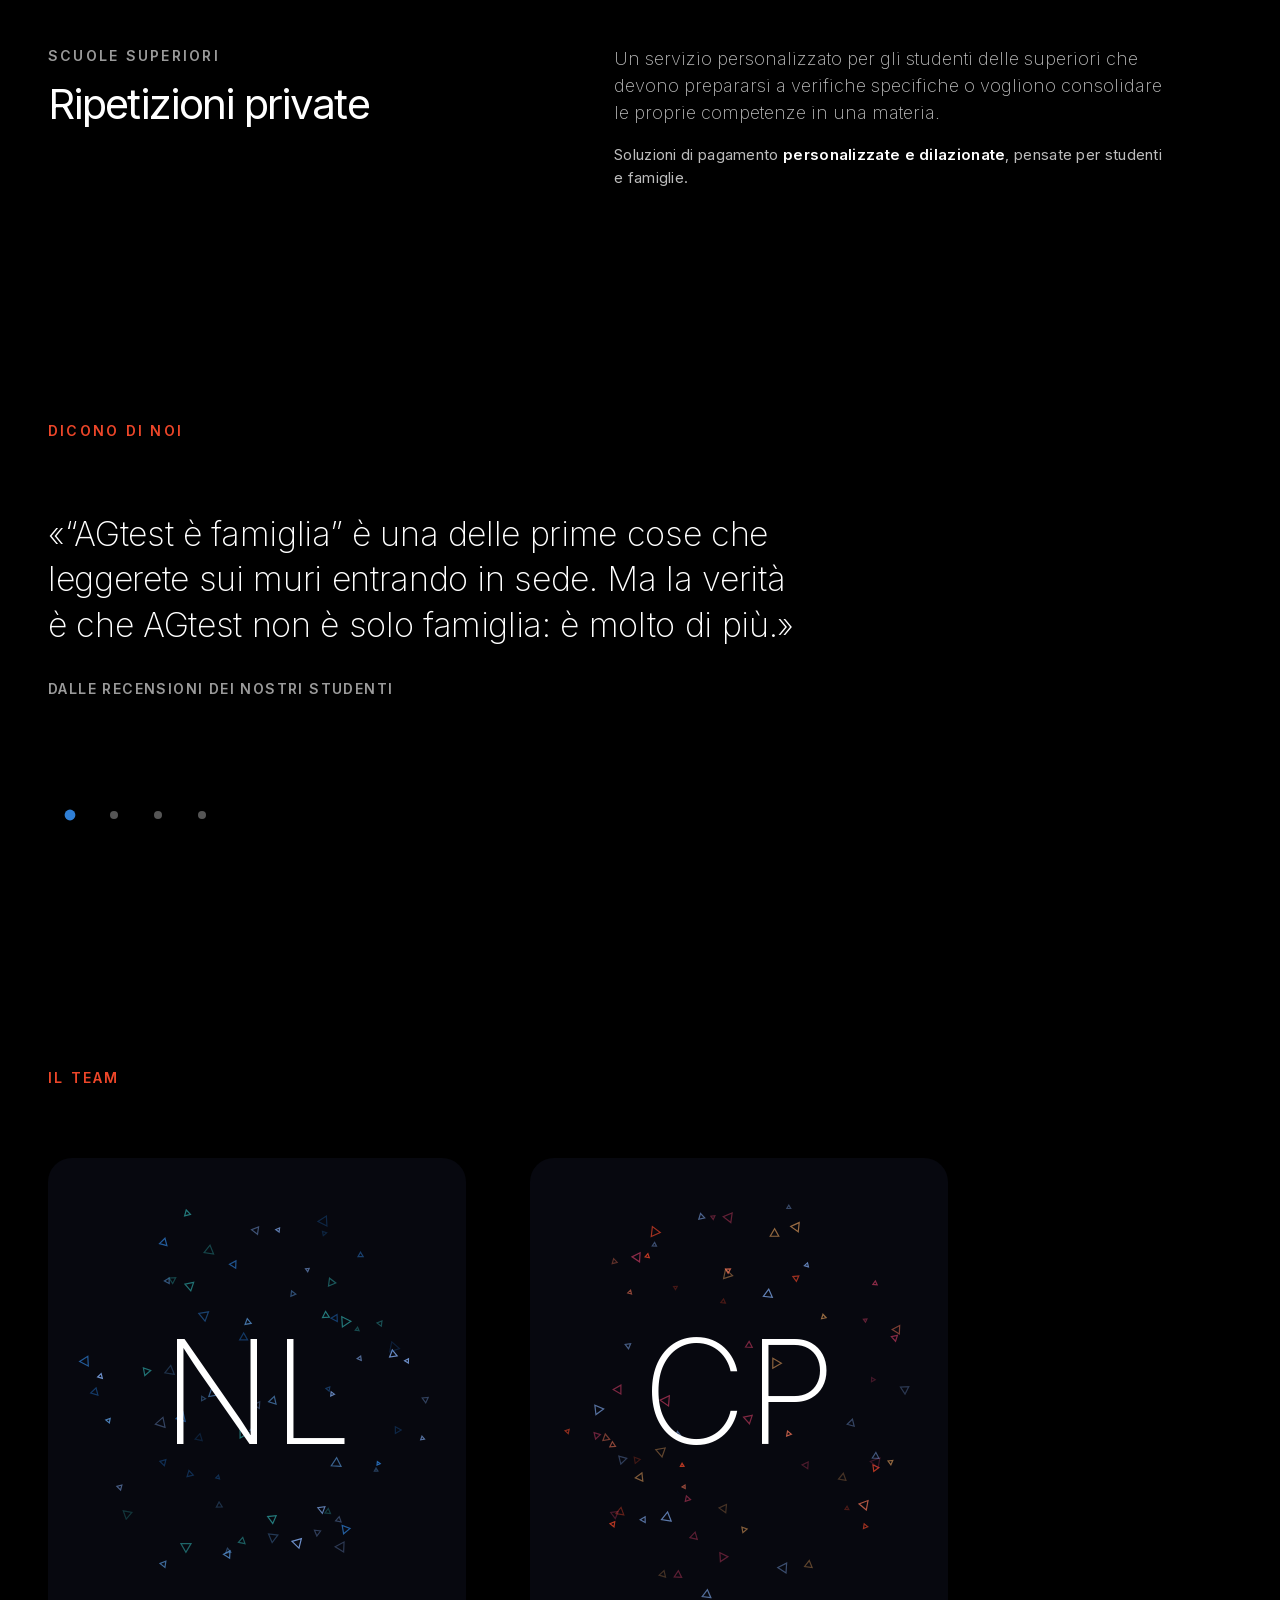
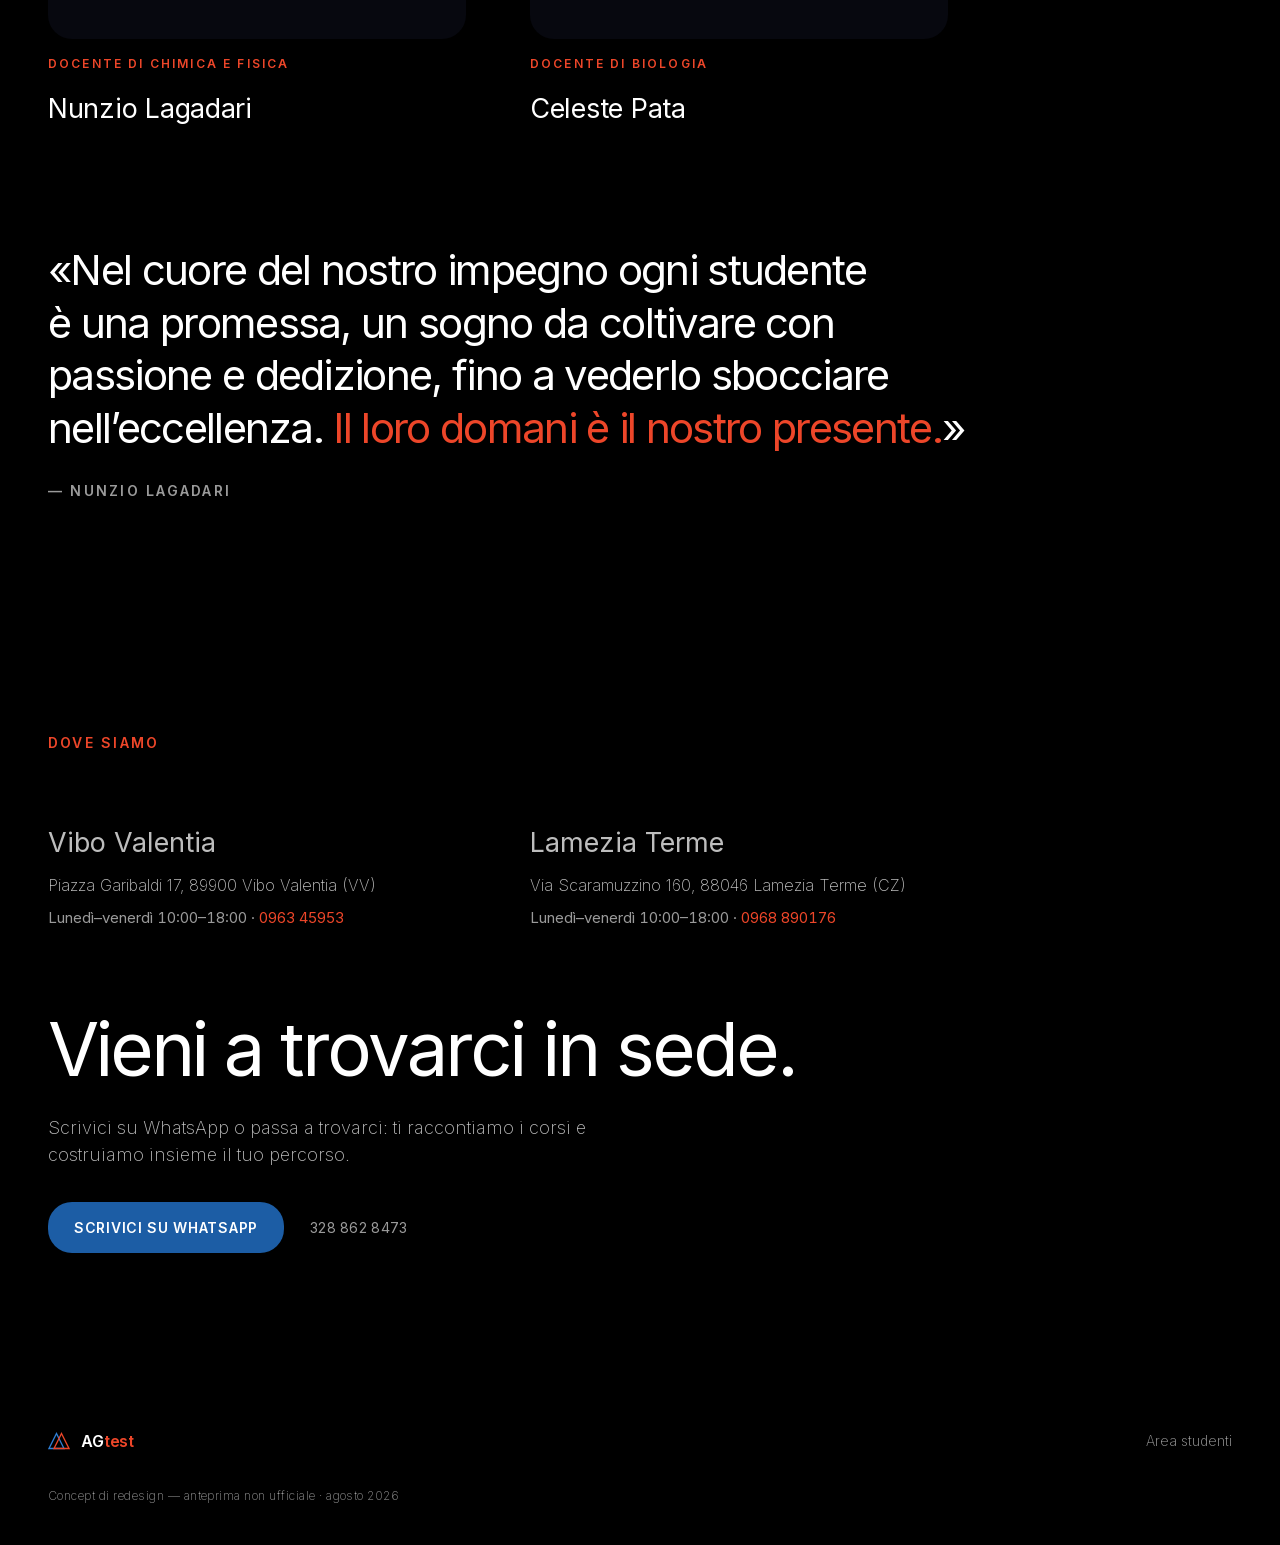
==== commit b563c582: "Errori del simulatore -> flashcard; sfondo vivo su tutta la pagina; lezioni/flashcard/simulatore sol" ====
--- a/index.html
+++ b/index.html
@@ -150,7 +150,8 @@
   pointer-events: none;
 }
 
-section { position: relative; padding: clamp(60px, 9vw, 120px) 0; }
+section { position: relative; z-index: 1; padding: clamp(60px, 9vw, 120px) 0; }
+footer { position: relative; z-index: 1; }
 
 /* ================= NAV ================= */
 header {
@@ -202,13 +203,17 @@
   padding: 140px 0 80px;
   overflow: hidden;
 }
-/* nebulosa: lo sfondo resta nero ma respira — vietato che diventi un pannello grigio */
-.hero::before {
+/* sfondo vivo: nebulosa + glifi + elica, fisso dietro a TUTTA la pagina */
+.sfondo {
+  position: fixed;
+  inset: 0;
+  z-index: 0;
+  pointer-events: none;
+}
+.sfondo::before {
   content: '';
   position: absolute;
   inset: 0;
-  z-index: 0;
-  pointer-events: none;
   background:
     radial-gradient(620px 460px at 16% 28%, rgba(34, 40, 69, 0.55), transparent 70%),
     radial-gradient(460px 420px at 36% 78%, rgba(28, 93, 165, 0.14), transparent 70%),
@@ -235,7 +240,7 @@
 }
 @media (prefers-reduced-motion: reduce) { .glifo { animation-duration: 80s; } }
 html.static .glifo { animation: none; }
-.hero.fuori-vista .glifo { animation-play-state: paused; } /* niente compositor quando l'hero e' fuori viewport */
+.sfondo.fuori-vista .glifo { animation-play-state: paused; }
 @media (max-width: 900px) {
   /* telefono: glifi in colonna sul bordo sinistro, elica sul bordo destro — due fasce che non si accavallano */
   .g-med, .g-chi, .g-fis, .g-bio { opacity: .08; }
@@ -838,8 +843,6 @@
       <ul class="nav-links">
         <li><a href="#approccio">Approccio</a></li>
         <li><a href="#servizi">Servizi</a></li>
-        <li><a href="#flashcard">Flashcard</a></li>
-        <li><a href="#lezioni">Lezioni</a></li>
         <li><a href="#successi">Risultati</a></li>
         <li><a href="#team">Team</a></li>
         <li><a href="#contatti">Contatti</a></li>
@@ -851,8 +854,8 @@
 
 <!-- ================= HERO ================= -->
 <main id="main">
-<section class="hero" id="top">
-  <div class="glifi" aria-hidden="true">
+<div class="sfondo" id="sfondo" aria-hidden="true">
+  <div class="glifi">
     <!-- medicina: croce -->
     <svg class="glifo g-med" viewBox="0 0 100 100"><path d="M39 12 h22 v27 h27 v22 h-27 v27 h-22 v-27 h-27 v-22 h27 z"/></svg>
     <!-- chimica: anello aromatico -->
@@ -862,7 +865,10 @@
     <!-- biologia: cellula -->
     <svg class="glifo g-bio" viewBox="0 0 100 100"><circle cx="50" cy="50" r="38"/><circle cx="42" cy="44" r="13"/><circle cx="64" cy="63" r="4"/><circle cx="61" cy="33" r="3"/></svg>
   </div>
-  <canvas id="dna" aria-hidden="true"></canvas>
+  <canvas id="dna"></canvas>
+</div>
+
+<section class="hero" id="top">
   <div class="wrap hero-inner">
     <div class="hero-copy">
       <p class="label">Scuola di preparazione · Area medica e sanitaria</p>
@@ -870,7 +876,7 @@
       <p class="body">Corsi di preparazione al <strong>semestre filtro di Medicina</strong> e ai test dell’area sanitaria. In presenza a Vibo Valentia e Lamezia Terme, oppure online — con un metodo costruito su di te.</p>
       <div class="hero-cta">
         <a class="pill" href="#contatti">Contattaci</a>
-        <button class="ghost js-simu" style="border: 0; background: none; cursor: pointer; font: inherit;">Prova il simulatore&nbsp;→</button>
+        <button class="ghost js-area" style="border: 0; background: none; cursor: pointer; font: inherit;">Entra nell'area studenti&nbsp;→</button>
       </div>
     </div>
   </div>
@@ -938,6 +944,7 @@
   <div class="wrap">
     <p class="label reveal">Servizi</p>
     <h2 class="h reveal" style="margin-top: 18px; max-width: 800px;">Scegli il percorso. Al resto pensiamo noi.</h2>
+    <p class="body reveal" style="margin-top: 22px;">Con l'iscrizione si sblocca l'<strong>area studenti riservata</strong>: videolezioni divise per modulo, flashcard con ripetizione spaziata e il simulatore col formato reale della prova.</p>
     <div class="services">
       <div class="service reveal">
         <div class="service-head">
@@ -972,64 +979,6 @@
   </div>
 </section>
 
-<!-- ================= FLASHCARD (demo area studenti) ================= -->
-<section id="flashcard">
-  <div class="wrap">
-    <div class="fc-wrap">
-      <div class="fc-copy reveal">
-        <p class="label">Area studenti · Anteprima</p>
-        <h2 class="h">Ripassare non è rileggere.</h2>
-        <p class="body">Nella nuova area studenti ogni unità del syllabus avrà il suo mazzo di <strong>flashcard con ripetizione spaziata</strong>: ogni carta torna proprio quando stai per dimenticarla. Provale qui: sei carte sull’apoptosi, dall’Unità 7.</p>
-        <p class="fc-kbd">Tocca o clicca la carta per girarla · da tastiera: spazio = gira, 1–4 = valuta</p>
-      </div>
-      <div class="fc-demo reveal">
-        <div class="fc-meta"><span id="fc-count">1 / 6</span><span>Unità 7 · Apoptosi</span></div>
-        <div class="fc-bar" aria-hidden="true"><span id="fc-bar"></span></div>
-        <div class="fc-scene" id="fc-scene">
-          <div class="fc-card" id="fc-card" tabindex="0" role="button">
-            <div class="fc-face" id="fc-front">
-              <p class="fc-tag">Domanda</p>
-              <p class="fc-text" id="fc-q"></p>
-              <p class="fc-hint">Tocca o clicca per la risposta</p>
-            </div>
-            <div class="fc-face fc-face--back" id="fc-back" aria-hidden="true">
-              <p class="fc-tag">Risposta</p>
-              <p class="fc-text" id="fc-a"></p>
-              <p class="fc-hint">Tocca o clicca per la domanda</p>
-            </div>
-          </div>
-        </div>
-        <div class="fc-done" id="fc-done">
-          <p class="h-xs" id="fc-done-title" tabindex="-1">Sessione <span style="color:var(--rosso)">completata</span>.</p>
-          <p>Nell’area studenti troverai i mazzi di tutte le unità del syllabus, con le statistiche di ripasso e le carte che tornano da sole al momento giusto.</p>
-          <a class="ghost" href="#" id="fc-restart">Ricomincia&nbsp;↺</a>
-        </div>
-        <div class="fc-actions" id="fc-actions">
-          <button class="pill" id="fc-show">Mostra risposta</button>
-          <div class="fc-ratings" id="fc-ratings" hidden>
-            <button class="fc-rate" data-rate="again"><i style="background:#ed4629"></i>Di nuovo</button>
-            <button class="fc-rate" data-rate="hard"><i style="background:#e6a15e"></i>Difficile</button>
-            <button class="fc-rate" data-rate="good"><i style="background:#2ea3a3"></i>Buono</button>
-            <button class="fc-rate" data-rate="easy"><i style="background:#2f7fd6"></i>Facile</button>
-          </div>
-        </div>
-      </div>
-    </div>
-  </div>
-</section>
-
-<!-- ================= LEZIONI (videoteca stile Netflix) ================= -->
-<section id="lezioni">
-  <div class="wrap">
-    <div class="lez-head reveal">
-      <p class="label">Area studenti · Anteprima</p>
-      <h2 class="h">Le videolezioni, da scorrere come una serie.</h2>
-      <p class="body">I docenti caricano le lezioni dal loro pannello; gli studenti le ritrovano qui — divise nei <strong>tre moduli del semestre filtro</strong>, con l'anteprima e il punto esatto in cui riprendere.</p>
-    </div>
-    <div class="lez-rows" id="lez-rows"></div>
-  </div>
-</section>
-
 <!-- ================= TESTIMONIANZE ================= -->
 <section id="dicono">
   <div class="wrap">
@@ -1120,7 +1069,6 @@
       </a>
       <div class="foot-links">
         <a href="#top" class="js-area">Area studenti</a>
-        <a href="#top" class="js-simu">Simulatore</a>
       </div>
     </div>
     <p class="concept-note">Concept di redesign — anteprima non ufficiale · agosto 2026</p>
@@ -1674,9 +1622,9 @@
       { n: '06', t: 'Termodinamica', d: '46 min', desc: 'Calore, lavoro e i principi: capire prima, calcolare poi.' }
     ] }
   ];
-  var lezRows = document.getElementById('lez-rows');
+  var lezRows = document.getElementById('lez-rows'); /* sezione pubblica rimossa: resta per compatibilita' */
   var lezOverlay = document.getElementById('lez-overlay');
-  if (lezRows && lezOverlay) {
+  if (lezOverlay) {
     var lezClose = document.getElementById('lez-close');
     var lezOpener = null;
     var apriPlayer = function (mod, lez, trigger) {
@@ -1715,7 +1663,7 @@
       b.addEventListener('click', function () { apriPlayer(mod, lez, b); });
       return b;
     };
-    MODULI.forEach(function (mod) {
+    if (lezRows) MODULI.forEach(function (mod) {
       var row = document.createElement('div');
       row.className = 'lez-row';
       var top = document.createElement('div');
@@ -2379,6 +2327,29 @@
     chiudi();
     return carte;
   };
+  /* ---- carte-errore arrivate dal simulatore ---- */
+  var afcDaSimulatore = function (fronte, retro) {
+    if (!utenteDemo()) return 'login';
+    var demo = modoDemo();
+    var chiave = 'agtest-fc-' + (demo ? 'demo' : 'reale');
+    var usaCorrente = afcDati && afcDemo === demo;
+    var dati = usaCorrente ? afcDati : (function () {
+      try { var raw = localStorage.getItem(chiave); if (raw) return JSON.parse(raw); } catch (err) {}
+      return demo ? afcSeedDemo() : { mazzi: [], reviews: [] };
+    })();
+    var mazzo = dati.mazzi.filter(function (m) { return afcTesto(m.nome) === 'Errori del simulatore'; })[0];
+    if (!mazzo) {
+      mazzo = { id: afcId(), nome: 'Errori del simulatore', colore: '#ed4629', carte: [] };
+      dati.mazzi.push(mazzo);
+    }
+    var testoF = afcTesto(fronte);
+    var doppia = mazzo.carte.some(function (c) { return afcTesto(c.fronte) === testoF; });
+    if (!doppia) mazzo.carte.push({ id: afcId(), fronte: fronte, retro: retro, reps: 0, ef: 2.3, int: 0, next: 0 });
+    if (usaCorrente) { afcSalva(); afcRenderTutto(); }
+    else { try { localStorage.setItem(chiave, JSON.stringify(dati)); } catch (err) {} }
+    return doppia ? 'doppia' : 'ok';
+  };
+
   /* ---- ingresso nella vista (per account) ---- */
   var afcEntra = function (demo) {
     afcDemo = !!demo;
@@ -2641,13 +2612,61 @@
           '<span class="esito-icona">' + (data ? (giusta ? '\u2713' : '\u2717') : '\u2013') + '</span>' +
           '<span><strong style="font-weight: var(--w-reg); color: var(--bone);">' + (i + 1) + '.</strong> ' + qz.q +
           '<br>' + (giusta ? 'Giusta: ' + attesa : (data ? 'La tua: ' + rispostaTesto + ' · Giusta: ' + attesa : 'In bianco · Giusta: ' + attesa)) +
-          '<br><span class="spiega">' + qz.spiega + '</span></span></div>');
+          '<br><span class="spiega">' + qz.spiega + '</span>' +
+          (giusta ? '' : '<br><button class="ghost afc-ghostbtn simu-addfc" data-qi="' + i + '" style="font-size: 13px; color: var(--rosso); padding: 6px 0;">+ Aggiungi alle flashcard</button>') +
+          '</span></div>');
       });
       punti = Math.round(punti * 10) / 10;
       sq('simu-punti').innerHTML = String(punti).replace('.', ',') + '<span style="font-size: 0.35em; color: var(--ash);"> / ' + SIMU_QUESITI.length + '</span>';
       sq('simu-verdetto').textContent = (perTempo ? 'Tempo scaduto — consegna automatica. ' : '') +
         'Il punteggio usa le regole vere: +1 giusta, 0 omessa, \u22120,1 sbagliata. Alla prova nazionale i quesiti sono 31 e si passa con 18.';
-      sq('simu-rivedi').innerHTML = '<h3 class="h-xs">Rivedi i quesiti</h3>' + righe.join('');
+      var daRivedere = SIMU_QUESITI.filter(function (qz, i) {
+        if (!rispostaData(i)) return true;
+        return qz.tipo === 'm' ? simuRisposte[i] !== qz.giusta : normalizza(simuRisposte[i]) !== normalizza(qz.risposta);
+      }).length;
+      sq('simu-rivedi').innerHTML = '<h3 class="h-xs">Rivedi i quesiti</h3>' +
+        (daRivedere > 0 ? '<p><button class="ghost afc-ghostbtn" id="simu-tuttefc" style="color: var(--rosso);">Aggiungi tutte le ' + daRivedere + ' da rivedere alle flashcard&nbsp;\u2192</button></p>' : '') +
+        righe.join('');
+      /* ogni errore puo' diventare una flashcard nel mazzo "Errori del simulatore" */
+      var simuCartaDa = function (i) {
+        var qz = SIMU_QUESITI[i];
+        var attesa = qz.tipo === 'm' ? qz.opzioni[qz.giusta] : qz.risposta;
+        return {
+          fronte: qz.q,
+          retro: '<strong>' + attesa + '</strong> \u2014 ' + qz.spiega
+        };
+      };
+      var simuSegna = function (btn, esitoAdd) {
+        if (esitoAdd === 'login') { btn.textContent = 'Accedi all\u2019area studenti per salvarle'; btn.disabled = true; return; }
+        btn.textContent = esitoAdd === 'doppia' ? '\u2713 Gi\u00e0 nelle flashcard' : '\u2713 Aggiunta alle flashcard';
+        btn.disabled = true;
+        btn.style.color = '#2ea3a3';
+        btn.style.cursor = 'default';
+      };
+      Array.prototype.forEach.call(sq('simu-rivedi').querySelectorAll('.simu-addfc'), function (btn) {
+        btn.addEventListener('click', function () {
+          var c = simuCartaDa(Number(btn.dataset.qi));
+          simuSegna(btn, (typeof afcDaSimulatore === 'function') ? afcDaSimulatore(c.fronte, c.retro) : 'login');
+        });
+      });
+      var tutteBtn = sq('simu-tuttefc');
+      if (tutteBtn) {
+        tutteBtn.addEventListener('click', function () {
+          var nuove = 0, gia = 0, login = false;
+          Array.prototype.forEach.call(sq('simu-rivedi').querySelectorAll('.simu-addfc'), function (btn) {
+            if (btn.disabled) return;
+            var c = simuCartaDa(Number(btn.dataset.qi));
+            var esitoAdd = (typeof afcDaSimulatore === 'function') ? afcDaSimulatore(c.fronte, c.retro) : 'login';
+            if (esitoAdd === 'login') { login = true; return; }
+            if (esitoAdd === 'doppia') gia++; else nuove++;
+            simuSegna(btn, esitoAdd);
+          });
+          if (login) { tutteBtn.textContent = 'Accedi all\u2019area studenti per salvarle'; tutteBtn.disabled = true; return; }
+          tutteBtn.textContent = '\u2713 ' + (nuove > 0 ? nuove + ' aggiunte al mazzo \u00abErrori del simulatore\u00bb' : 'Erano gi\u00e0 tutte nel mazzo') + (nuove > 0 && gia > 0 ? ' (' + gia + ' gi\u00e0 presenti)' : '');
+          tutteBtn.disabled = true;
+          tutteBtn.style.color = '#2ea3a3';
+        });
+      }
       simuVista('simu-esito');
       simuBox.scrollTop = 0;
     };
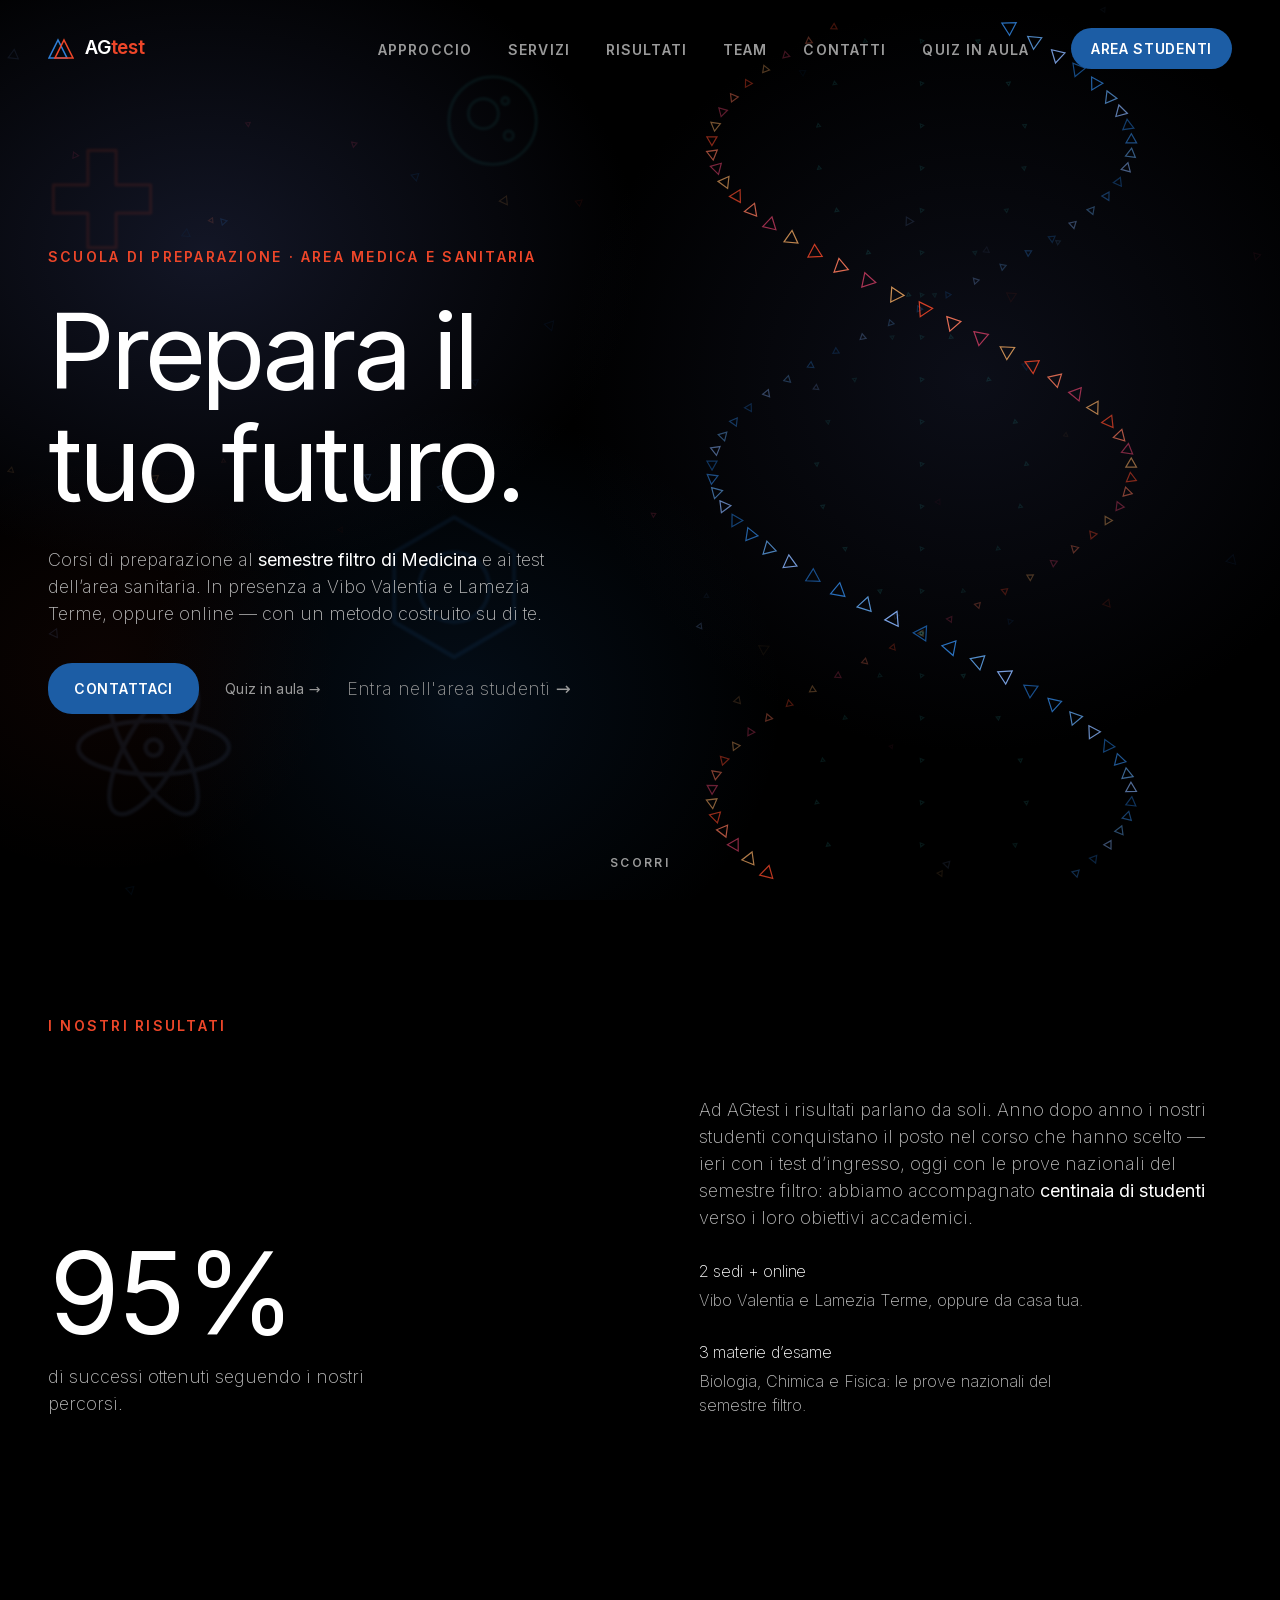
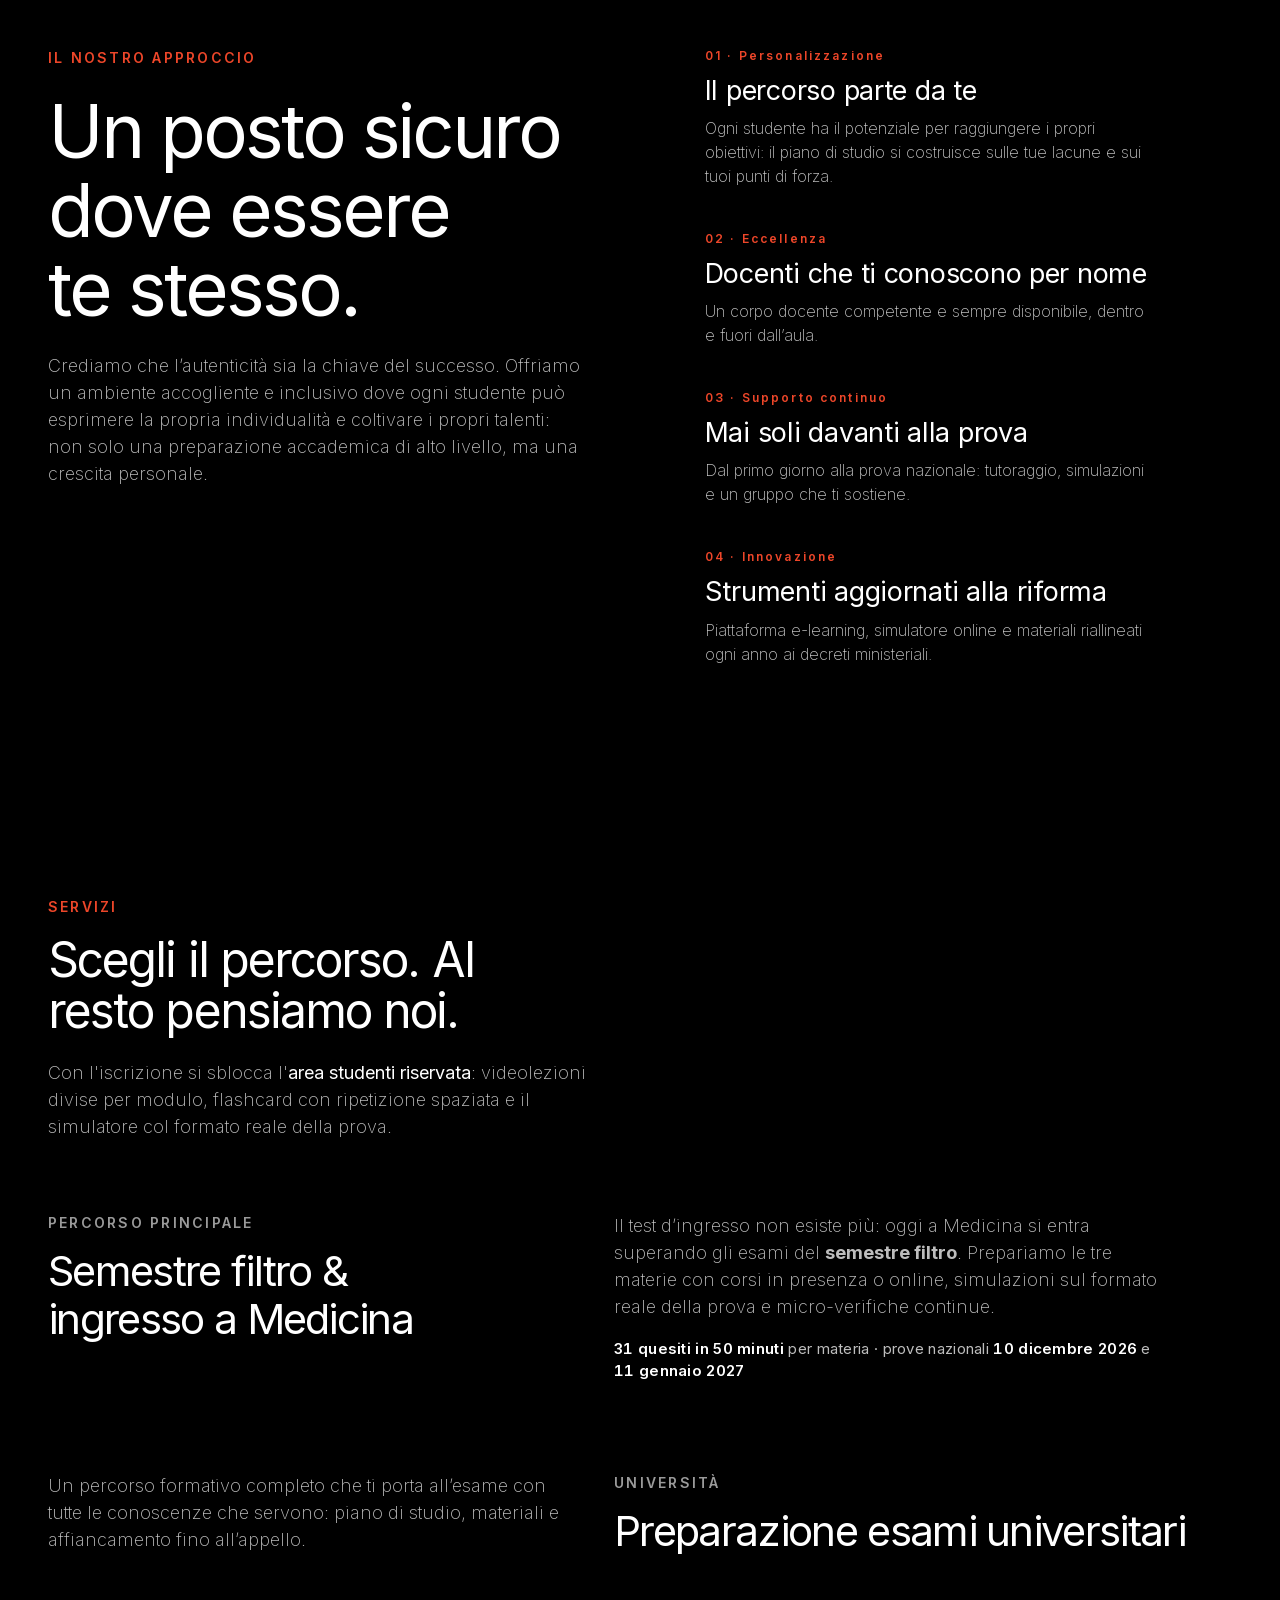
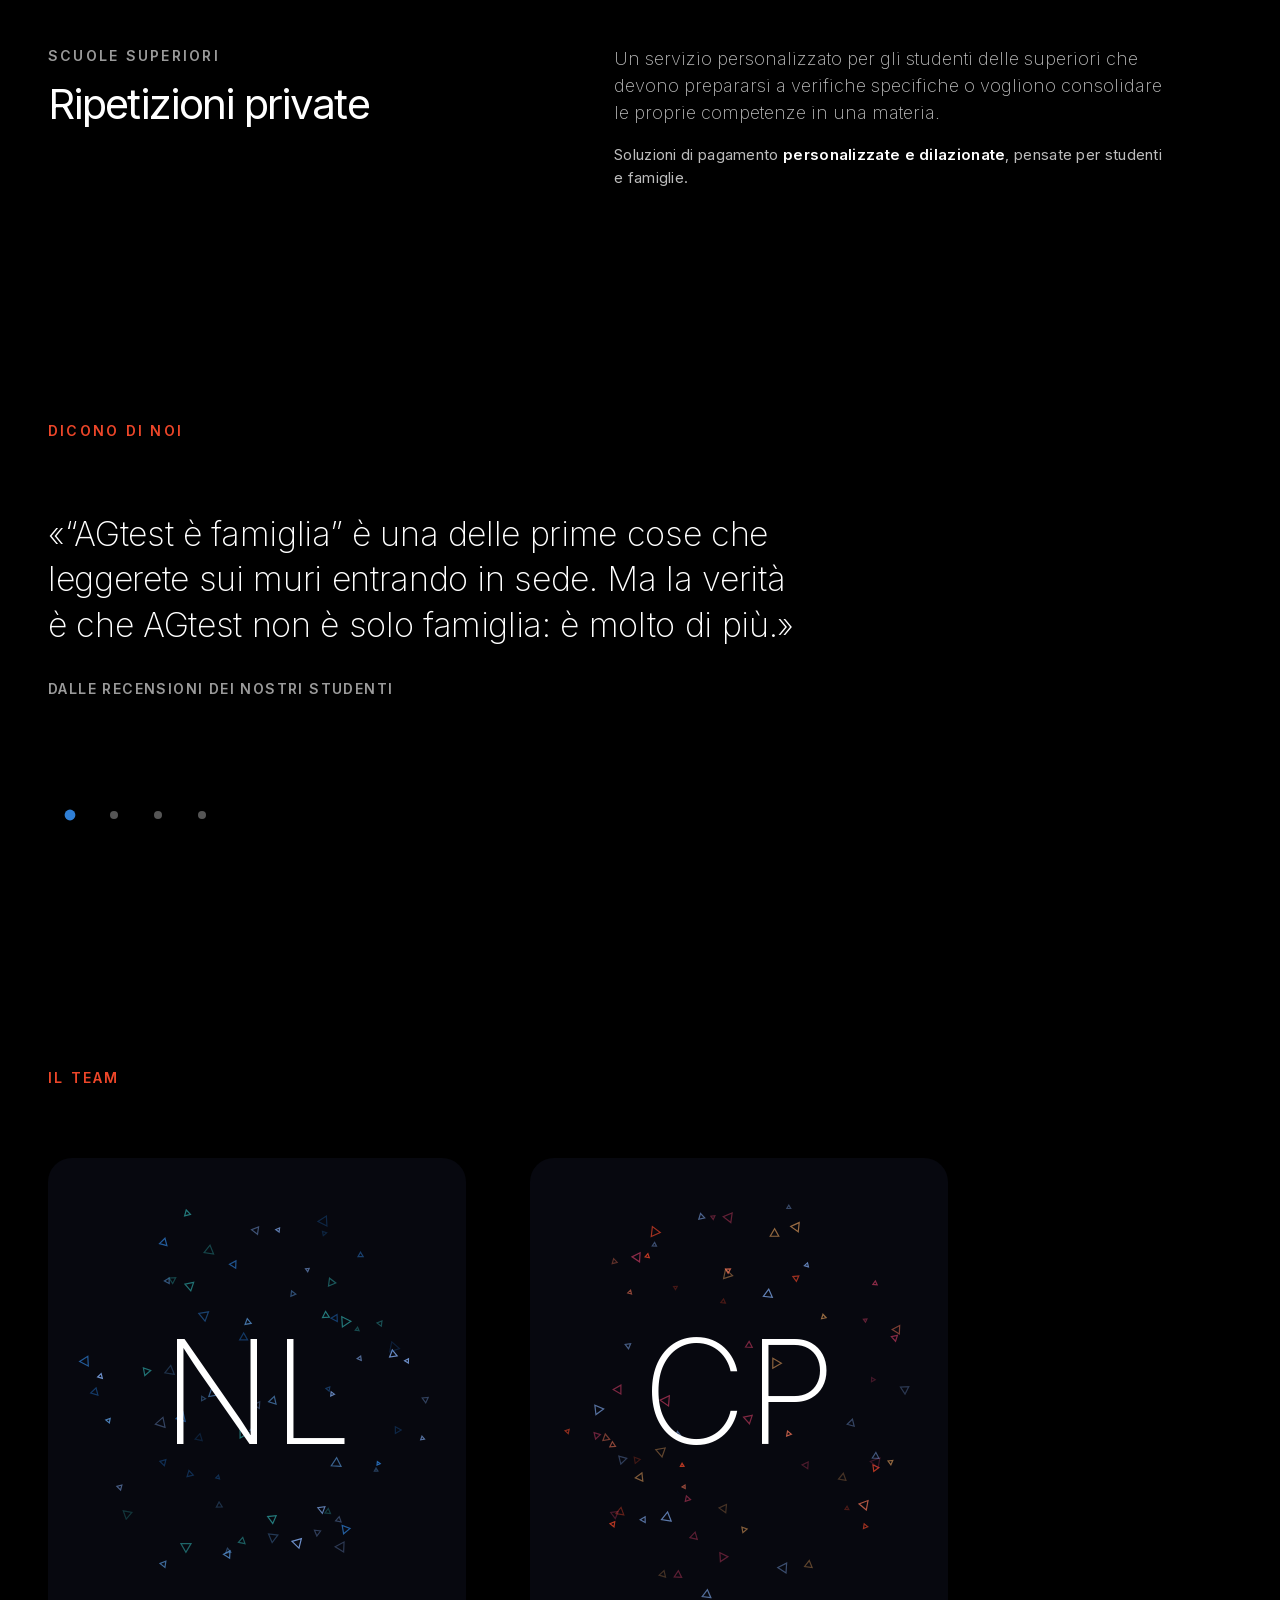
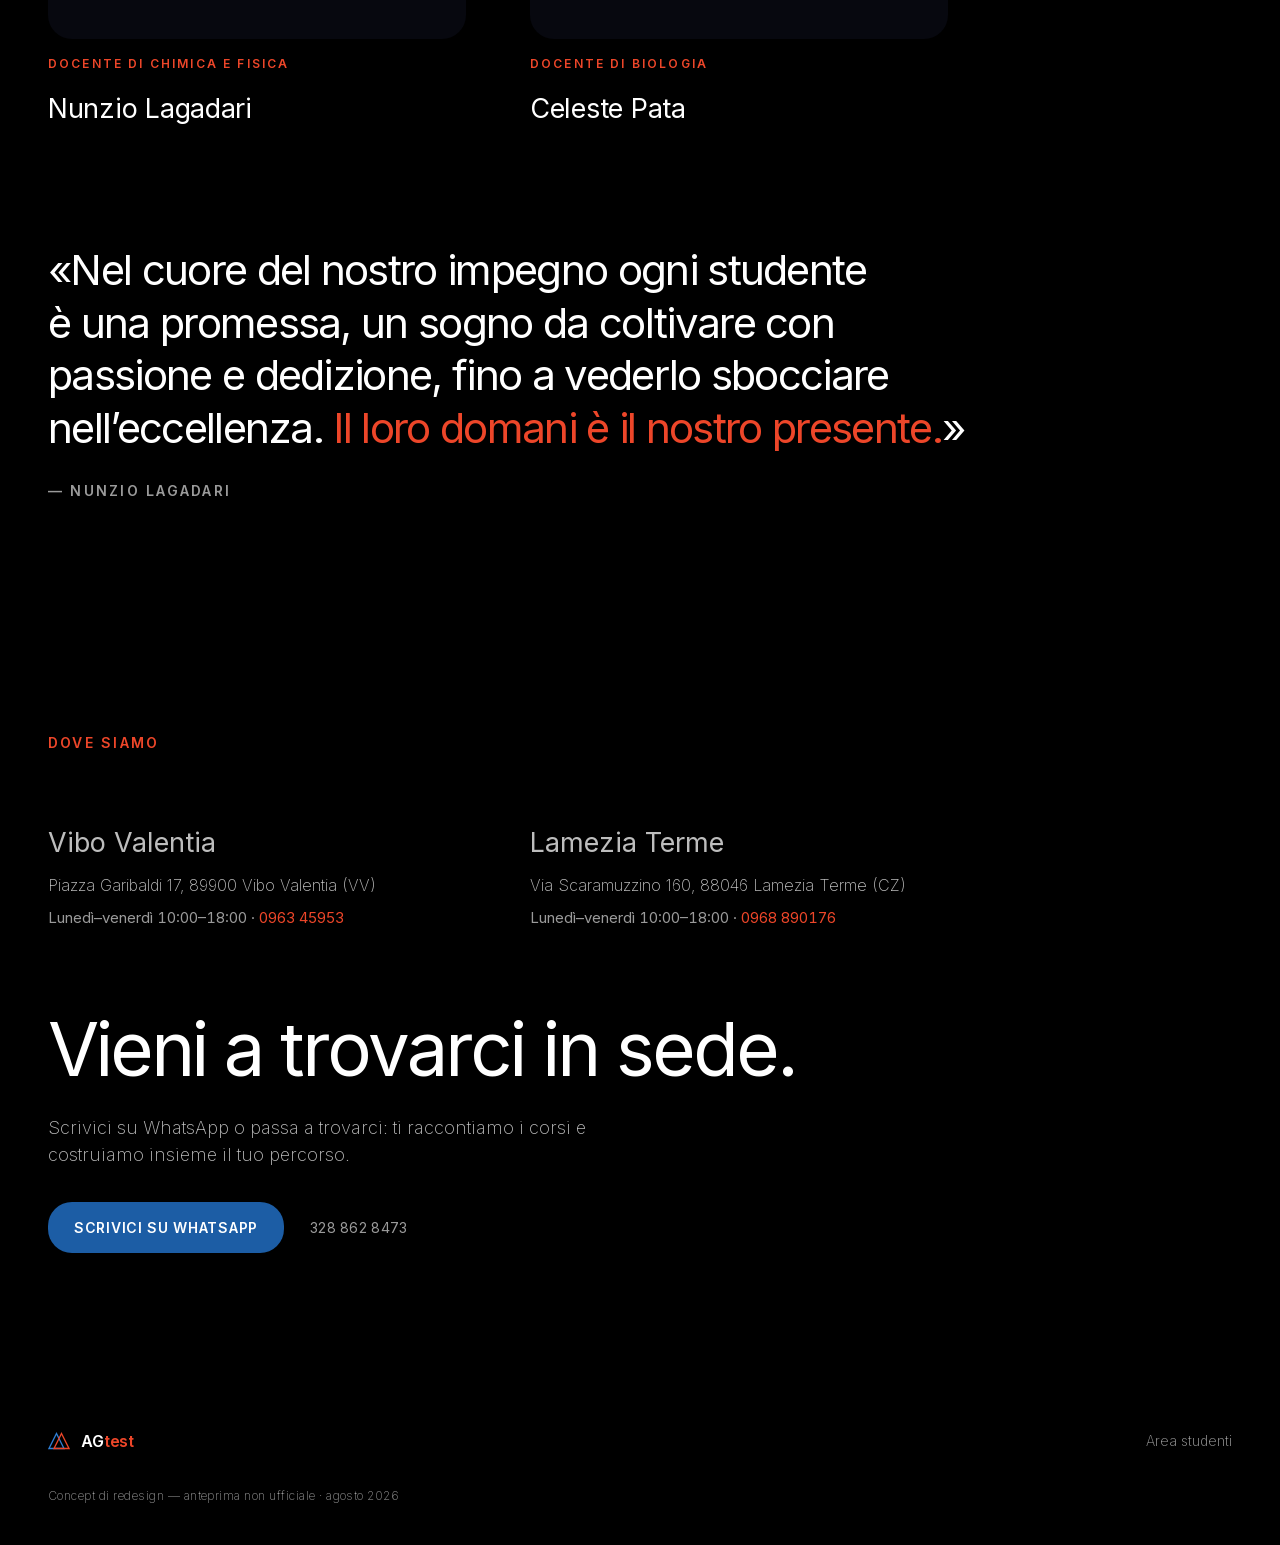
==== commit fe062bfb: "Aggiunge quiz di fine capitolo con 36 domande e QR per ciclo cellulare" ====
--- a/index.html
+++ b/index.html
@@ -846,6 +846,7 @@
         <li><a href="#successi">Risultati</a></li>
         <li><a href="#team">Team</a></li>
         <li><a href="#contatti">Contatti</a></li>
+        <li><a href="quiz/">Quiz in aula</a></li>
       </ul>
       <button class="pill" id="nav-login">Area studenti</button>
     </nav>
@@ -876,6 +877,7 @@
       <p class="body">Corsi di preparazione al <strong>semestre filtro di Medicina</strong> e ai test dell’area sanitaria. In presenza a Vibo Valentia e Lamezia Terme, oppure online — con un metodo costruito su di te.</p>
       <div class="hero-cta">
         <a class="pill" href="#contatti">Contattaci</a>
+        <a class="ghost" href="quiz/">Quiz in aula →</a>
         <button class="ghost js-area" style="border: 0; background: none; cursor: pointer; font: inherit;">Entra nell'area studenti&nbsp;→</button>
       </div>
     </div>
@@ -1197,6 +1199,7 @@
       <button class="area-voce" data-vista="fc">Flashcard</button>
       <button class="area-voce" data-vista="prog">I miei progressi</button>
       <button class="area-voce" data-vista="simu">Simulatore</button>
+      <a class="area-voce" href="quiz/">Quiz della lezione</a>
     </nav>
     <div class="area-content">
       <div class="area-vista" id="vista-dash">
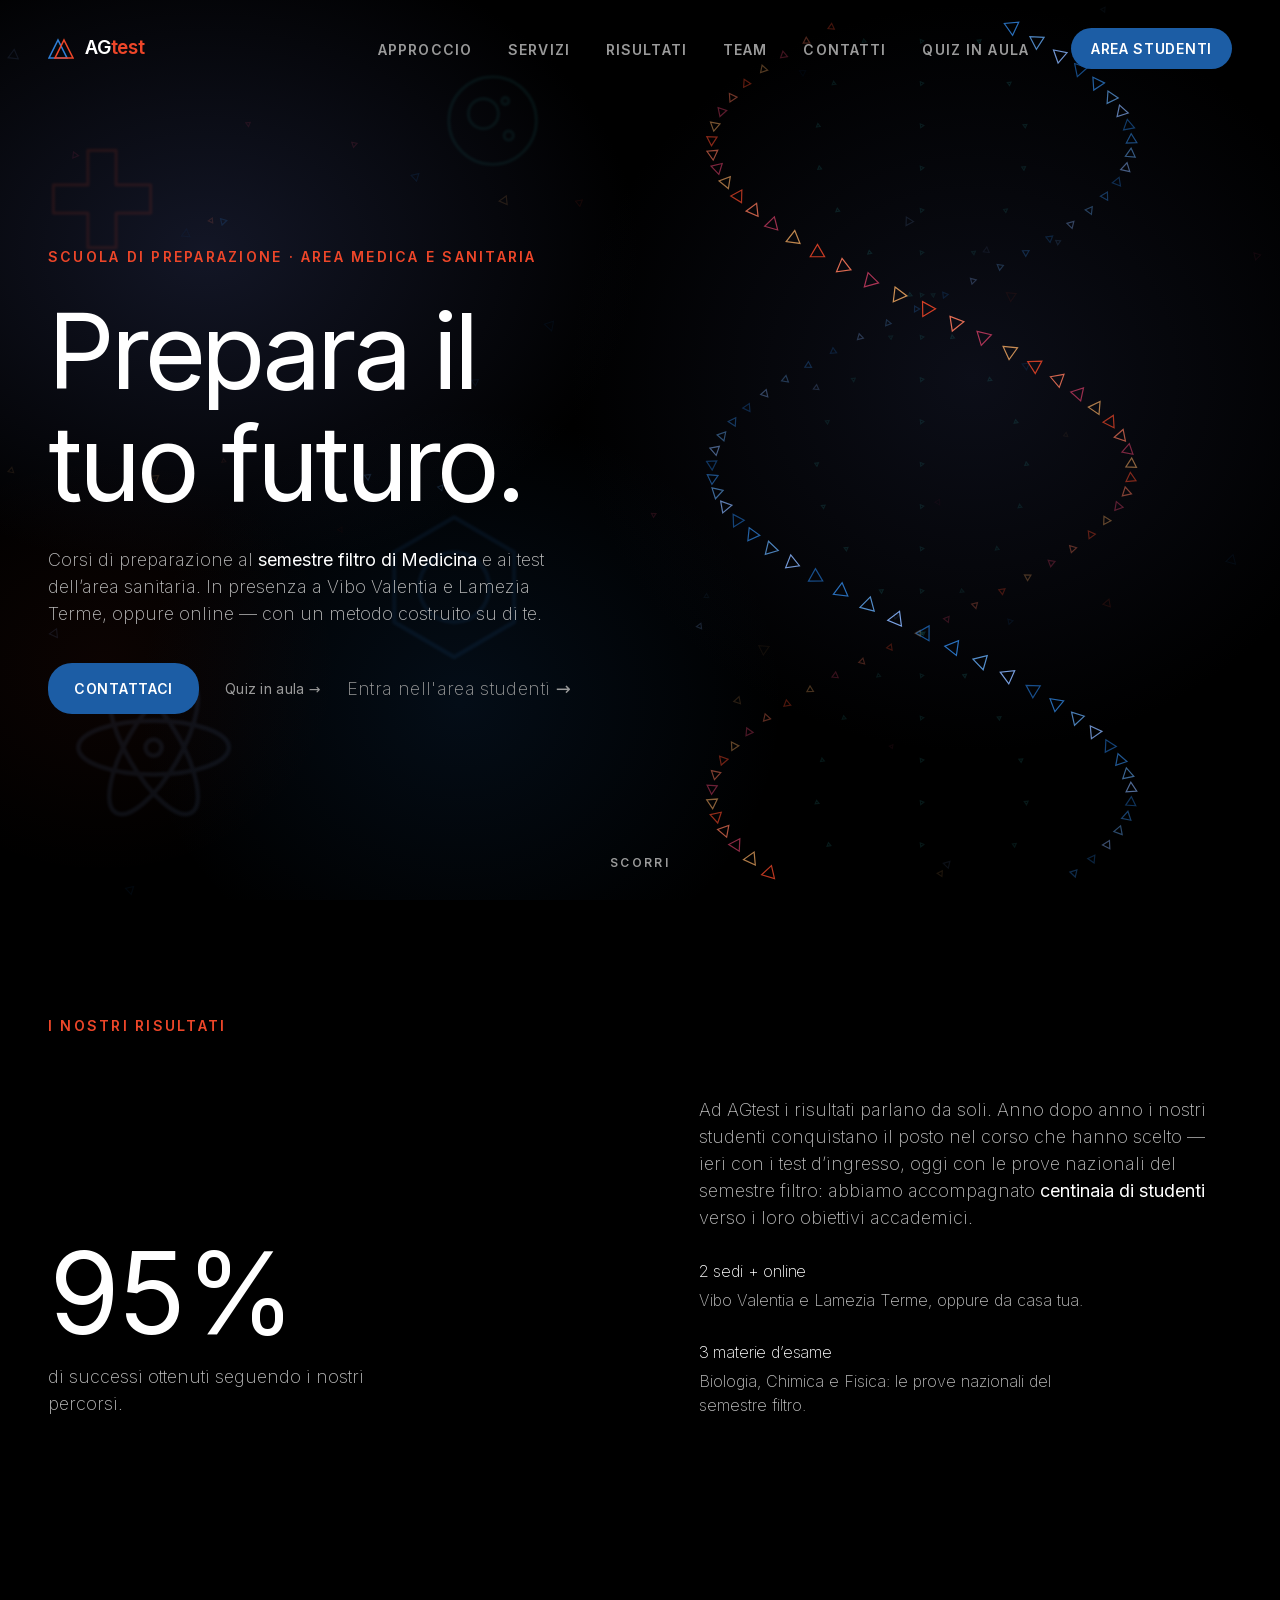
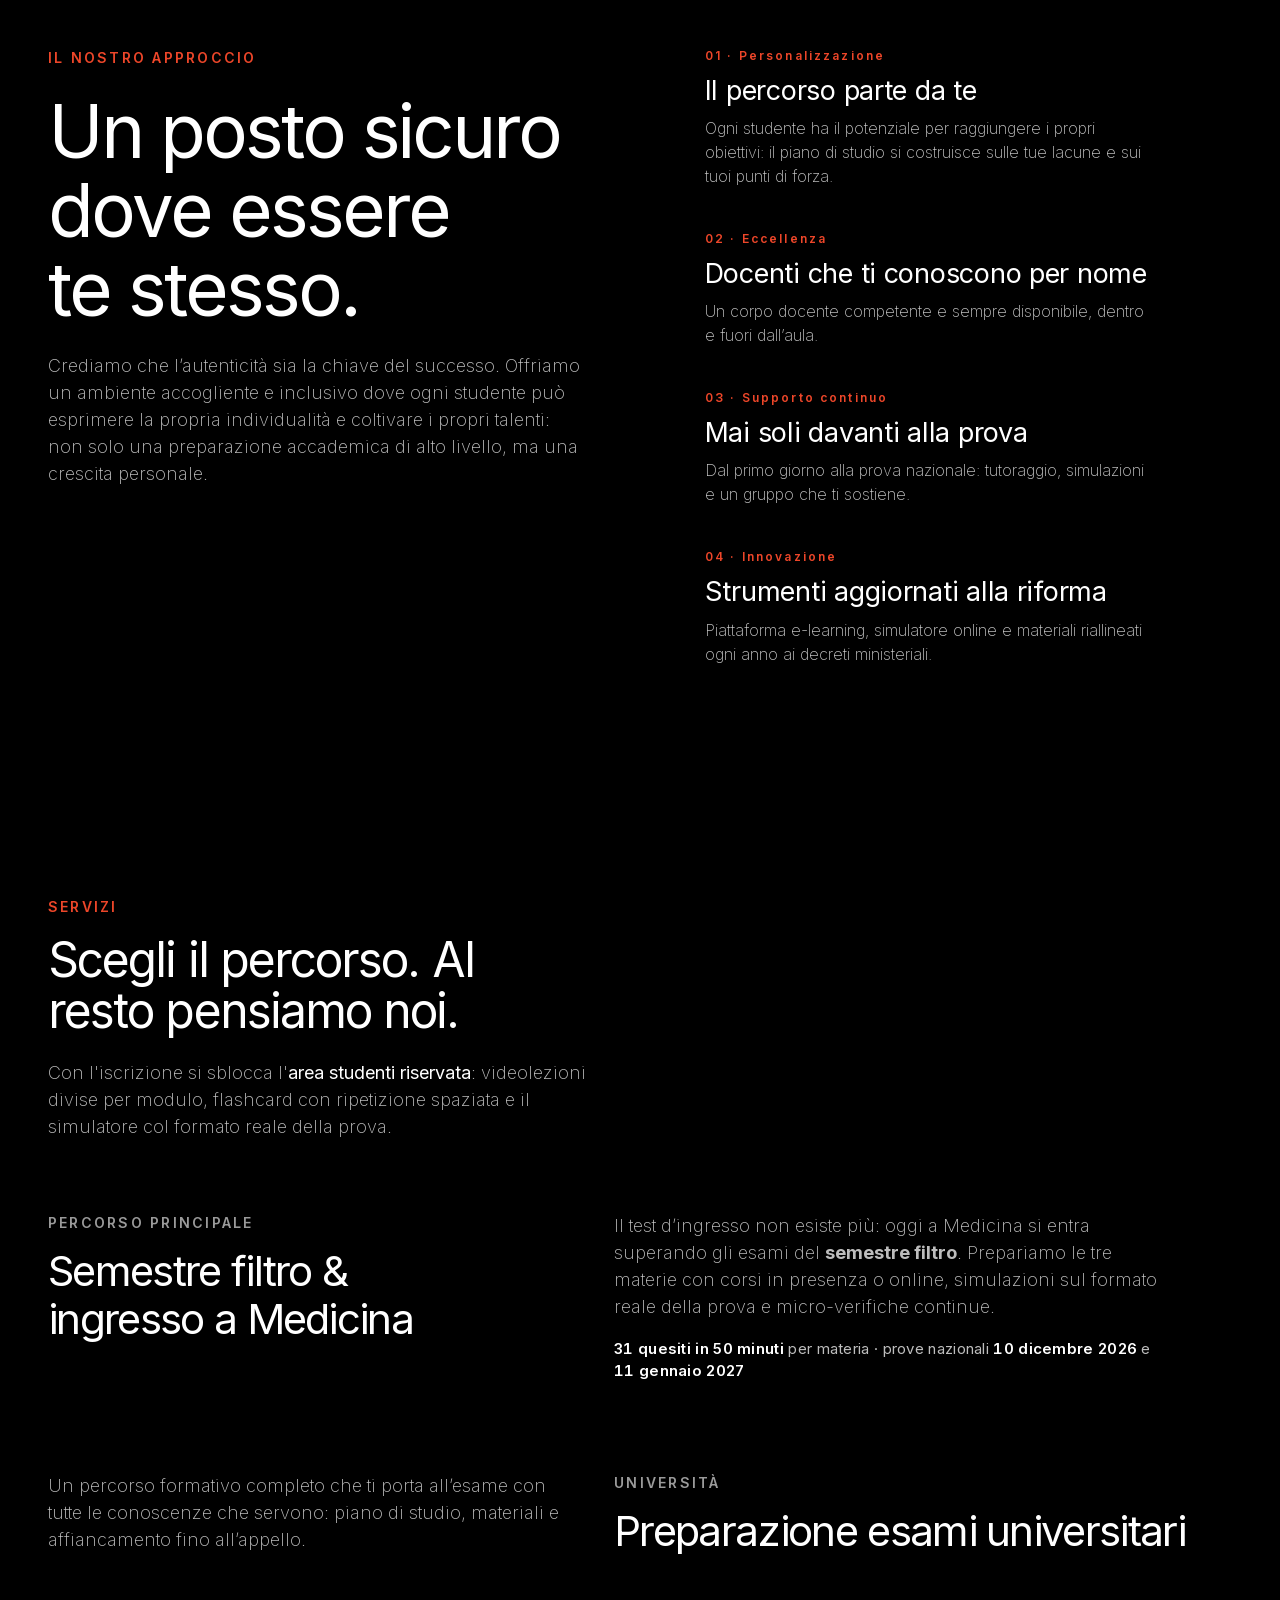
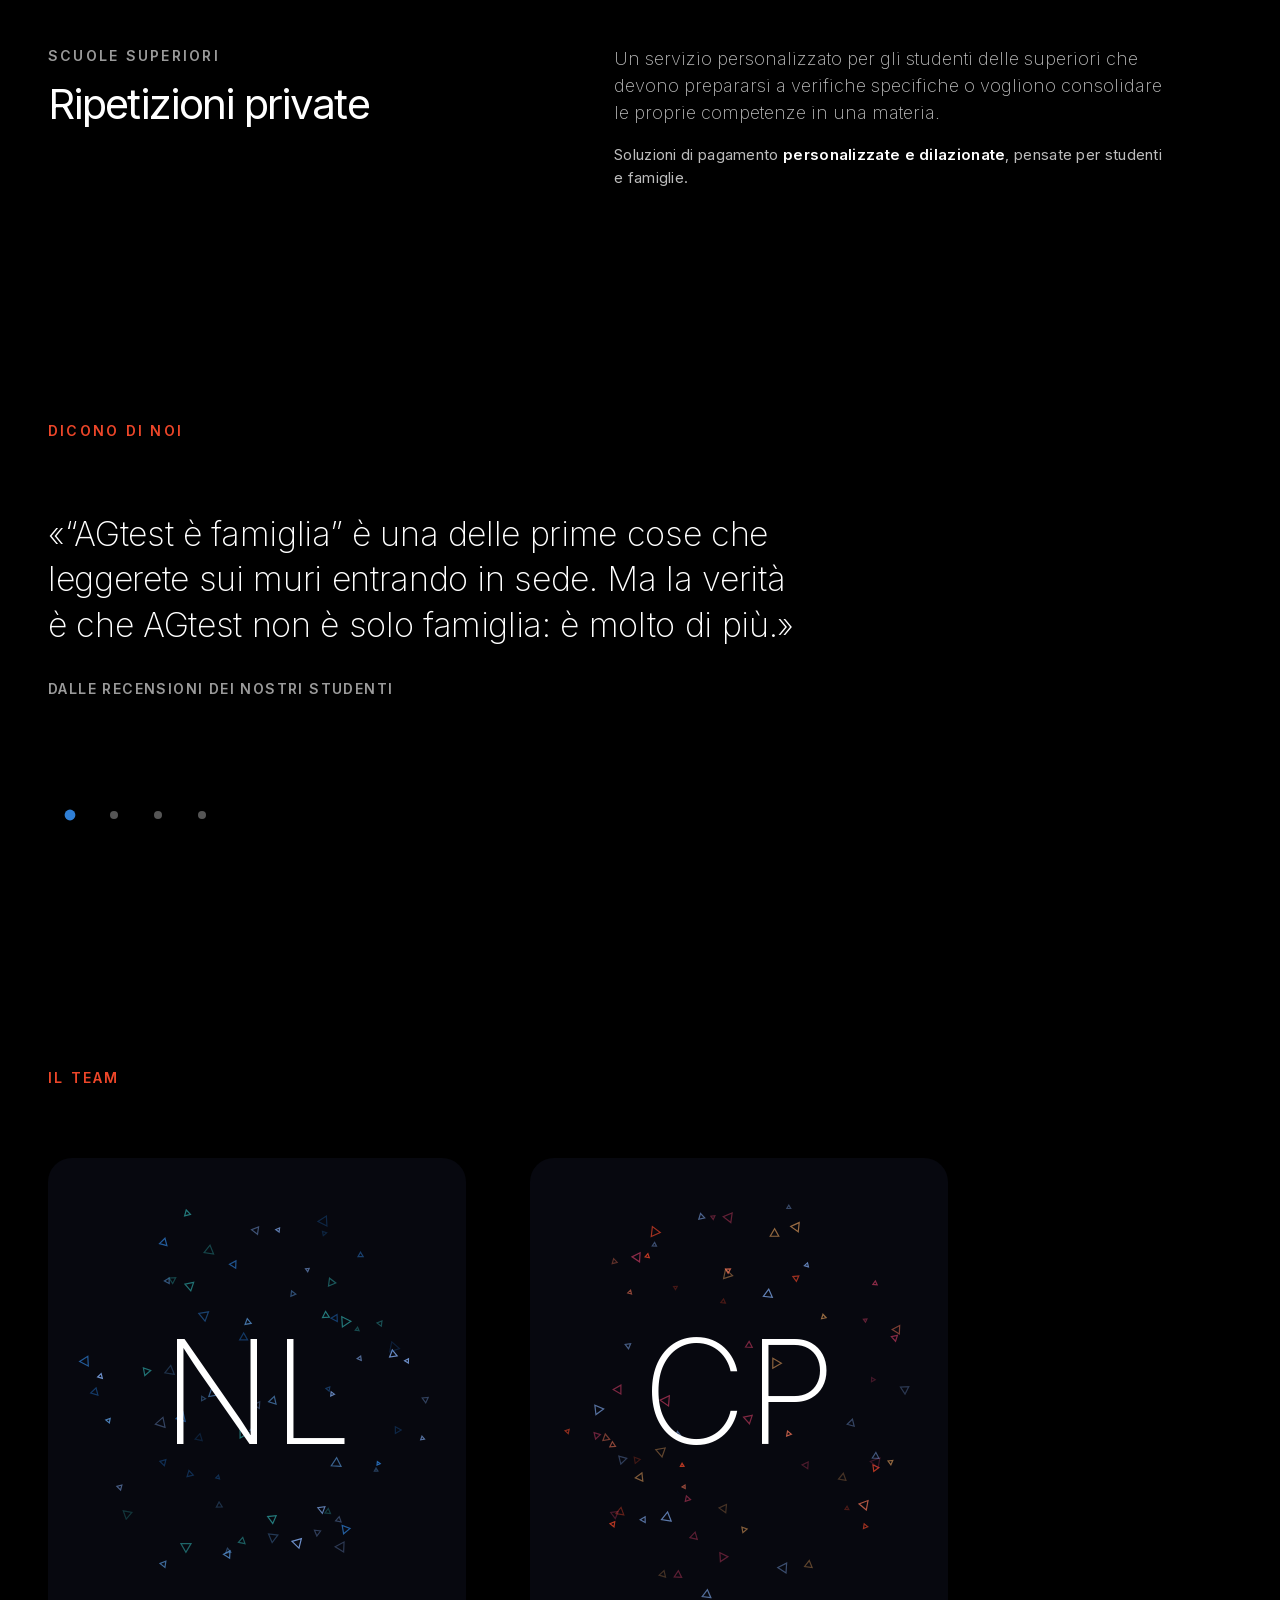
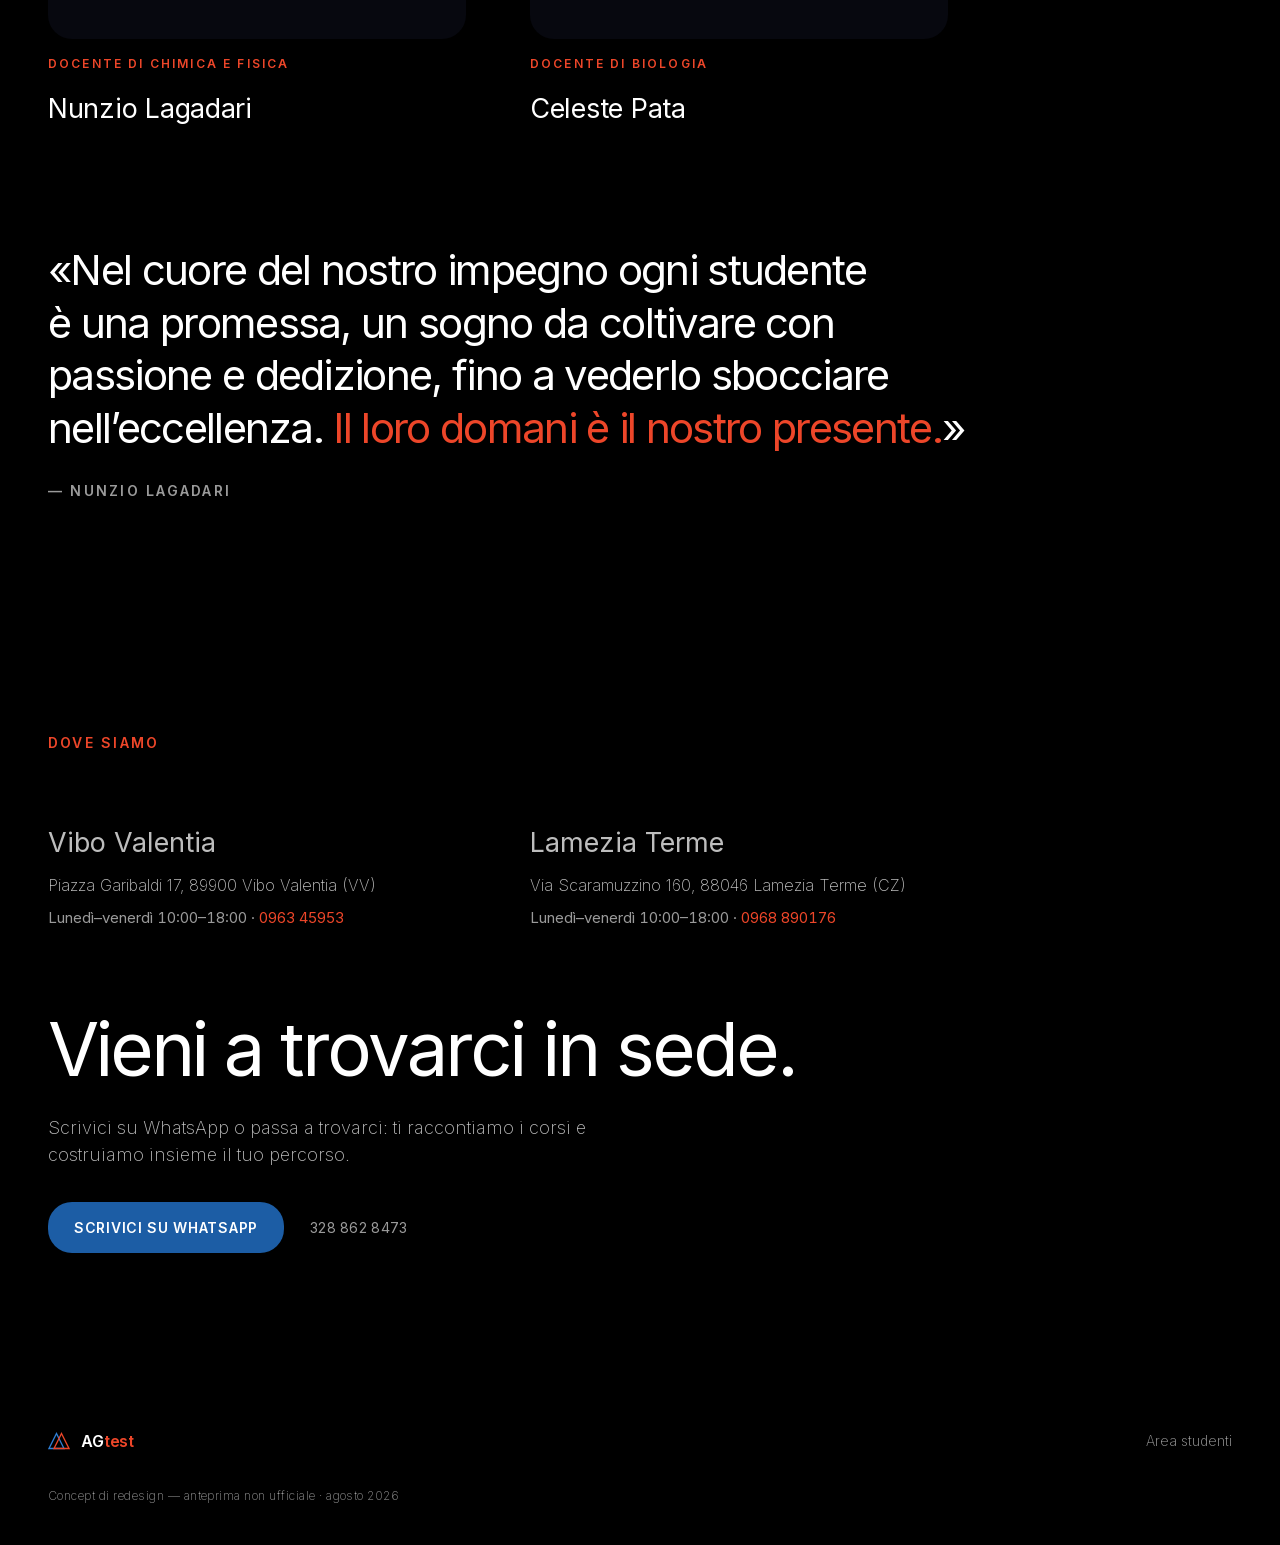
==== commit add1d897: "Connect classroom quiz results to personal flashcards and Google sign-in" ====
--- a/index.html
+++ b/index.html
@@ -1089,7 +1089,7 @@
       Continua con Google
     </button>
     <button class="ghost" id="login-demo" style="border: 0; background: none; cursor: pointer; font: inherit;">Prova l'account demo&nbsp;→</button>
-    <p class="login-note">Con Google entri con il tuo account vero. L'account demo mostra dati di esempio, come li vedrebbe uno studente a metà corso.</p>
+    <p class="login-note">Con Google salvi quiz, flashcard e progressi nella tua area personale. L’account demo mostra soltanto dati di esempio.</p>
     </div>
     <div id="login-passo2" style="display: none; gap: 14px; justify-items: start;">
       <div class="gpicker">
@@ -1111,7 +1111,7 @@
         </div>
       </div>
       <button class="ghost gindietro" id="login-indietro" style="border: 0; background: none; cursor: pointer; font: inherit;">‹&nbsp;Torna indietro</button>
-      <p class="login-note" id="login-nota-passo2">Schermata dimostrativa: nel sito vero qui compare il tuo account Google reale.</p>
+      <p class="login-note" id="login-nota-passo2">Accedi con Google per salvare i tuoi progressi personali.</p>
     </div>
   </div>
 </div>
@@ -1574,8 +1574,8 @@
     };
     navLogin.addEventListener('click', function (e) {
       e.preventDefault();
-      if (utenteDemo()) apriArea(e.currentTarget, utenteDemo(), modoDemo());
-      else apriLogin(e);
+      if (utenteDemo() && modoDemo()) apriArea(e.currentTarget, utenteDemo(), true);
+      else location.href = 'https://agtest-classe.ludoquercia.chatgpt.site/studio';
     });
     loginClose.addEventListener('click', chiudiLogin);
     loginOverlay.addEventListener('click', function (e) { if (e.target === loginOverlay) chiudiLogin(); });
@@ -1732,6 +1732,7 @@
   var fcDemoNodo = document.querySelector('#flashcard .fc-demo');
   var fcDemoCasa = fcDemoNodo ? fcDemoNodo.parentElement : null;
   var apriArea = function (opener, nome, demo) {
+    if (!demo) { location.href = 'https://agtest-classe.ludoquercia.chatgpt.site/studio'; return; }
     if (!areaBox) return;
     demo = !!demo;
     nome = nome || (demo ? 'Giulia' : 'Studente');
@@ -1838,23 +1839,45 @@
     var gsi = document.createElement('script');
     gsi.src = 'https://accounts.google.com/gsi/client';
     gsi.async = true;
-    gsi.onload = function () {
+    gsi.onload = async function () {
       if (!window.google || !google.accounts || !google.accounts.id) return;
+      var loginNonce;
+      try {
+        var challengeResponse = await fetch('https://agtest-classe.ludoquercia.chatgpt.site/api/student/challenge', { method: 'POST', headers: { 'Content-Type': 'application/json' }, body: '{}' });
+        if (!challengeResponse.ok) throw new Error('Accesso non disponibile');
+        loginNonce = (await challengeResponse.json()).nonce;
+      } catch (err) {
+        var loginNote = document.getElementById('login-nota-passo2');
+        if (loginNote) loginNote.textContent = 'Accesso personale momentaneamente non disponibile. Ricarica la pagina per riprovare.';
+        return;
+      }
       google.accounts.id.initialize({
         client_id: GOOGLE_CLIENT_ID,
+        nonce: loginNonce,
         callback: function (resp) {
-          var nome = 'Studente';
-          try {
-            var payload = JSON.parse(atob(resp.credential.split('.')[1].replace(/-/g, '+').replace(/_/g, '/')));
-            nome = payload.given_name || payload.name || 'Studente';
-          } catch (err) {}
-          accessoConNome(nome, false); /* account vero: parte vuoto */
+          var form = document.createElement('form');
+          form.method = 'POST';
+          form.action = 'https://agtest-classe.ludoquercia.chatgpt.site/api/student/login';
+          var params = new URLSearchParams(location.search);
+          var fields = { credential: resp.credential, nonce: loginNonce };
+          var room = params.get('room');
+          if (room && /^[a-f0-9]{16}$/.test(room)) {
+            fields.room = room;
+            try { fields.token = localStorage.getItem('agtest-live:' + room) || ''; } catch (err) {}
+            if (params.get('questions')) fields.questions = params.get('questions');
+          }
+          Object.keys(fields).forEach(function (name) {
+            var field = document.createElement('input'); field.type = 'hidden';
+            field.name = name; field.value = fields[name]; form.appendChild(field);
+          });
+          document.body.appendChild(form); form.submit();
         }
       });
       var slotG = document.getElementById('gsi-slot');
       if (slotG) {
         google.accounts.id.renderButton(slotG, { theme: 'outline', size: 'large', text: 'continue_with', locale: 'it' });
         googlePronto = true;
+        var demoChoices = document.getElementById('gacct-demo'); if (demoChoices) demoChoices.style.display = 'none';
       }
     };
     document.head.appendChild(gsi);
@@ -1928,11 +1951,20 @@
     var dalPlayer = function (e) {
       e.preventDefault();
       if (typeof chiudiPlayer === 'function') chiudiPlayer();
+      if (utenteDemo() && !modoDemo()) { location.href = 'https://agtest-classe.ludoquercia.chatgpt.site/studio'; return; }
       if (utenteDemo()) apriArea(navLogin, utenteDemo(), modoDemo());
       else apriLogin(e);
     };
     if (vaiArea) vaiArea.addEventListener('click', dalPlayer);
     if (playArea) playArea.addEventListener('click', dalPlayer);
+  }
+
+  if (new URLSearchParams(location.search).get('studio') === '1') {
+    var demoLogin = document.getElementById('gacct-demo'); if (demoLogin) demoLogin.style.display = 'none';
+    apriLogin({ currentTarget: navLogin });
+    document.getElementById('login-google').click();
+    if (demoLogin) demoLogin.style.display = 'none';
+    document.getElementById('login-nota-passo2').textContent = 'Accedi per ritrovare quiz, flashcard e progressi personali.';
   }
 
   /* ============ FLASHCARD DELL'AREA — sistema completo stile MedOs ============
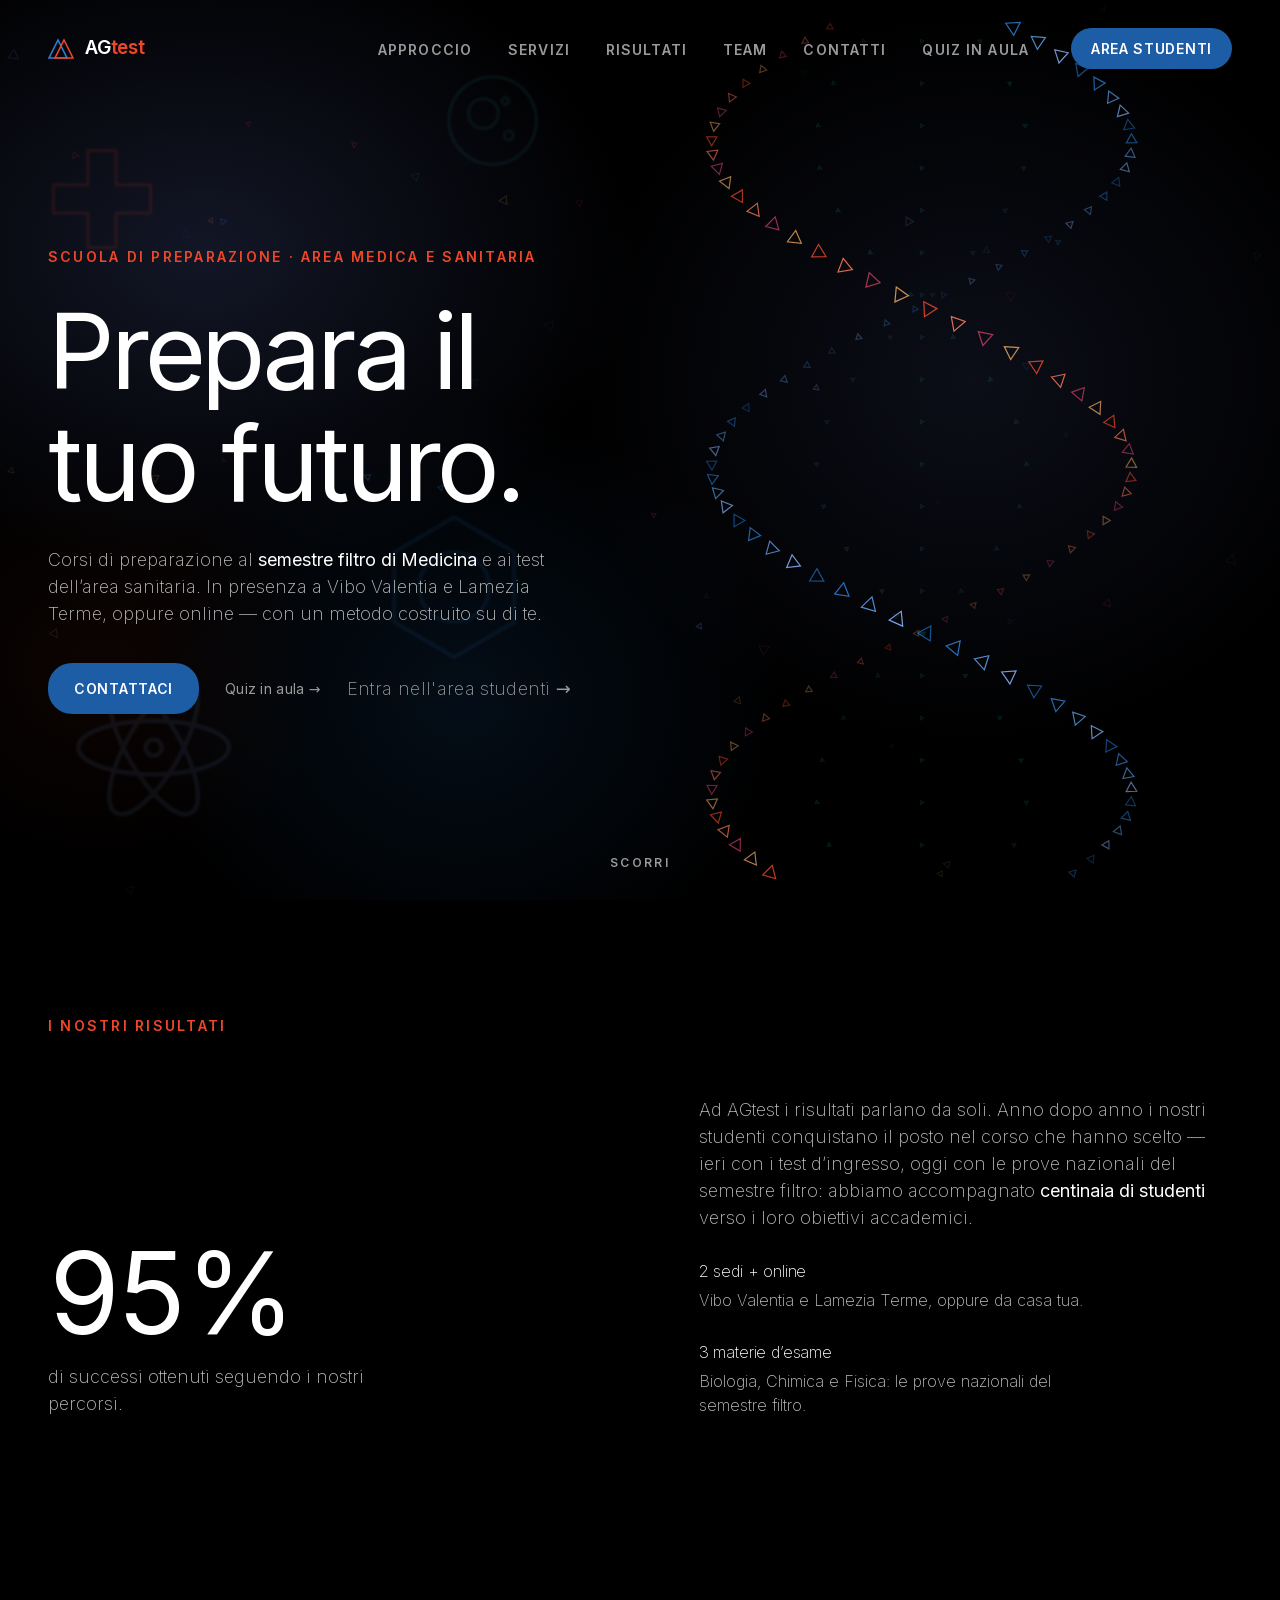
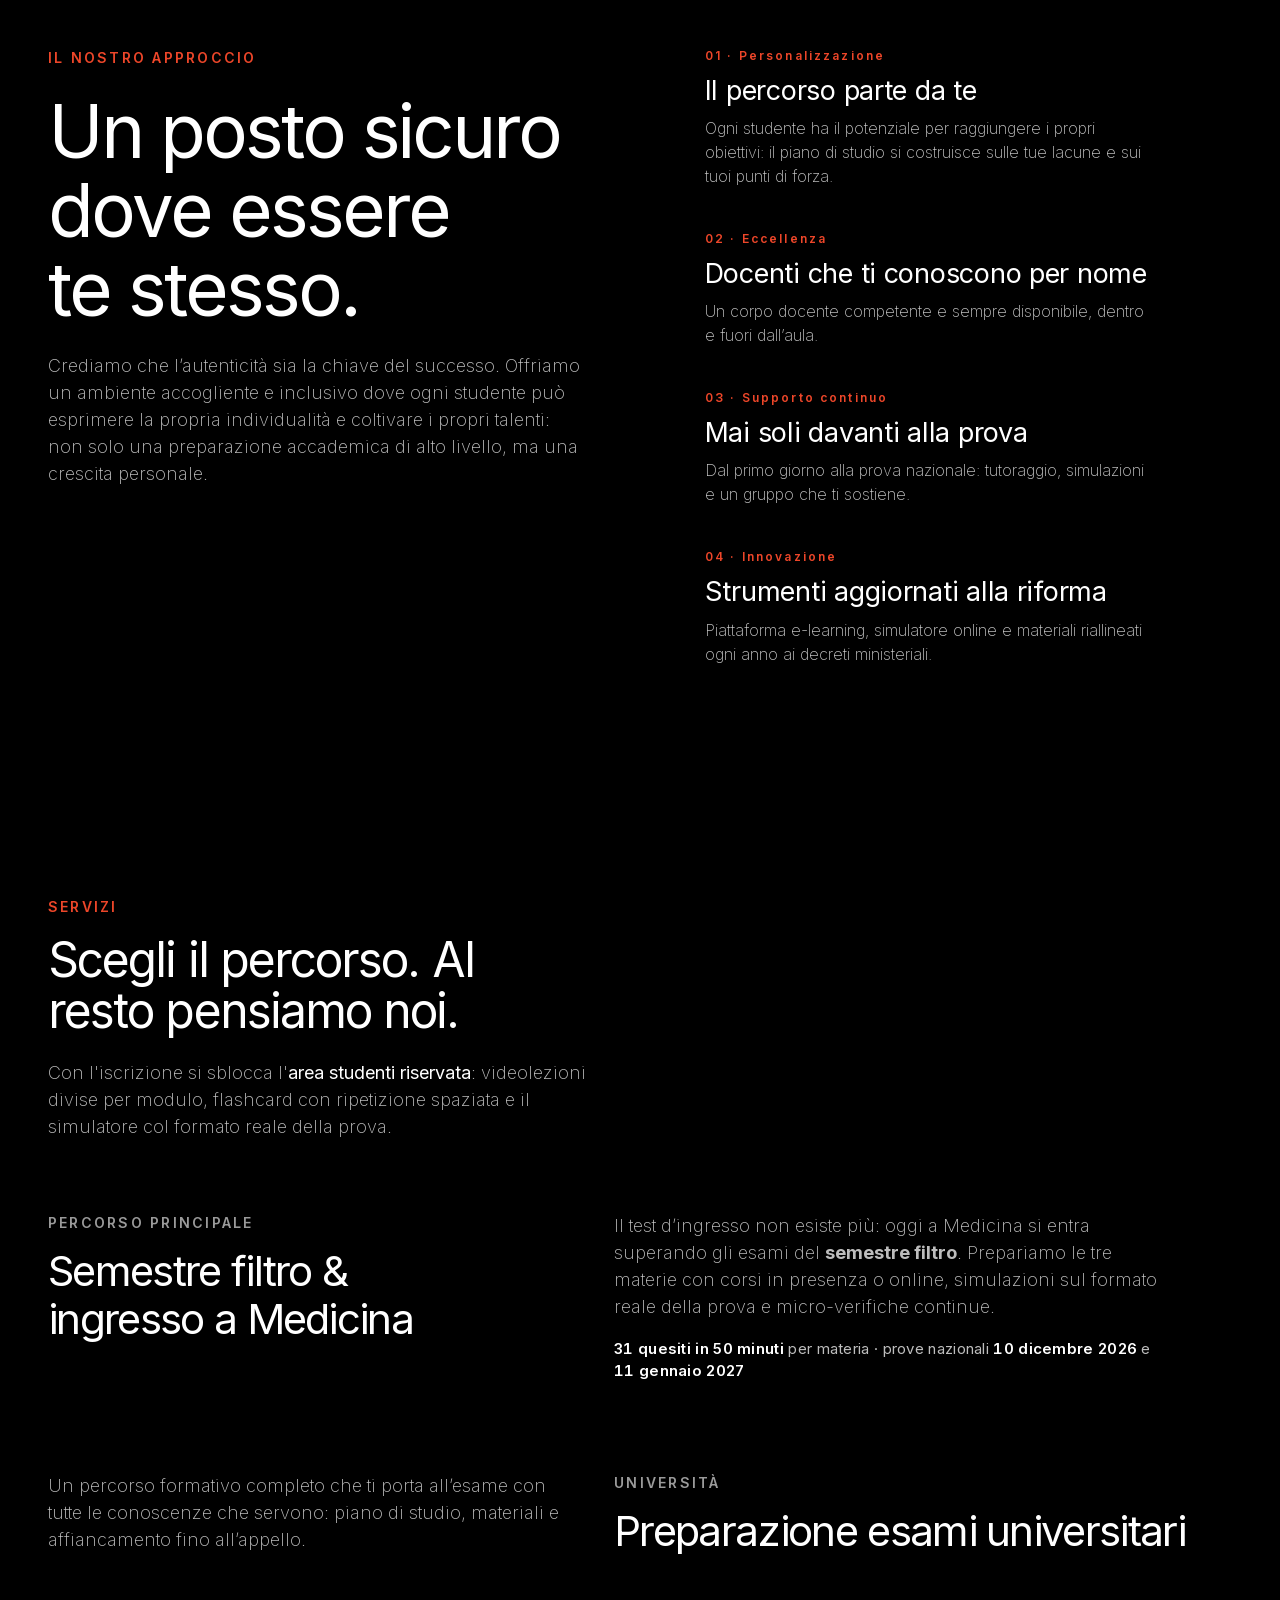
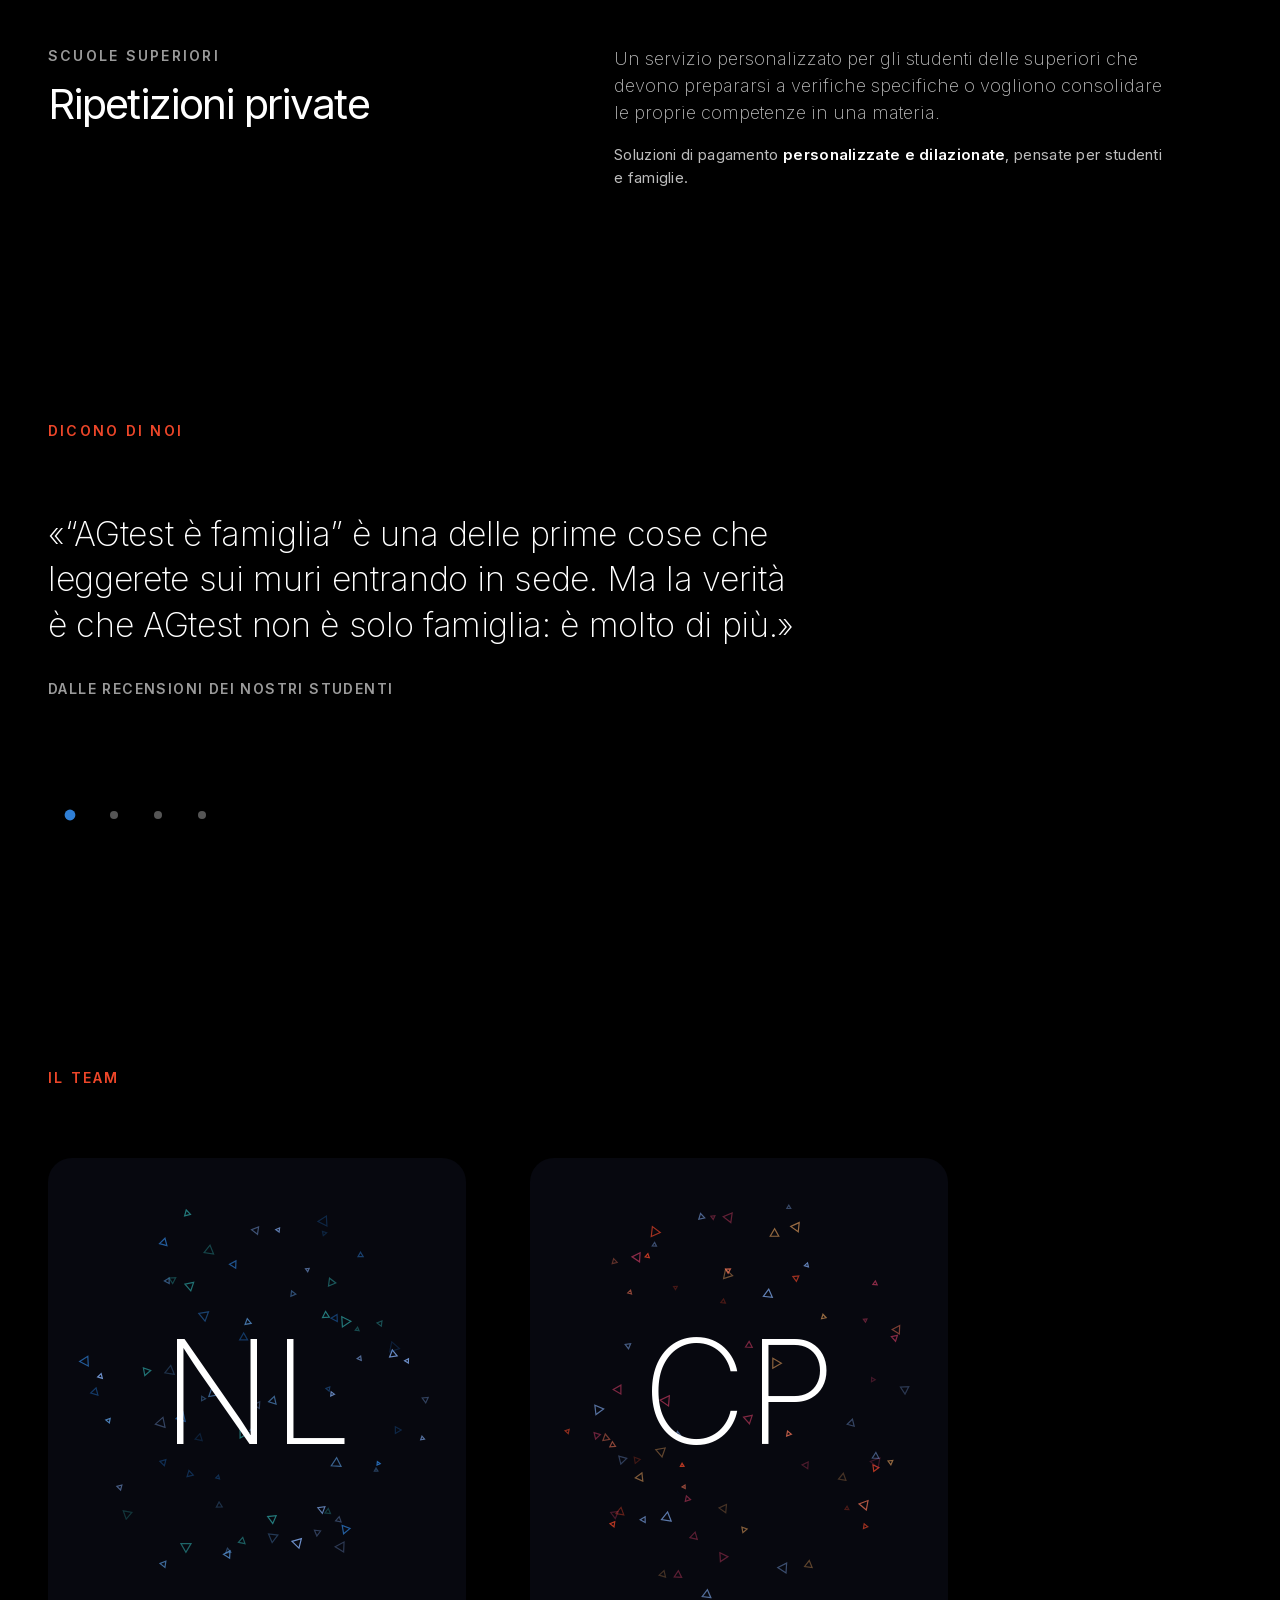
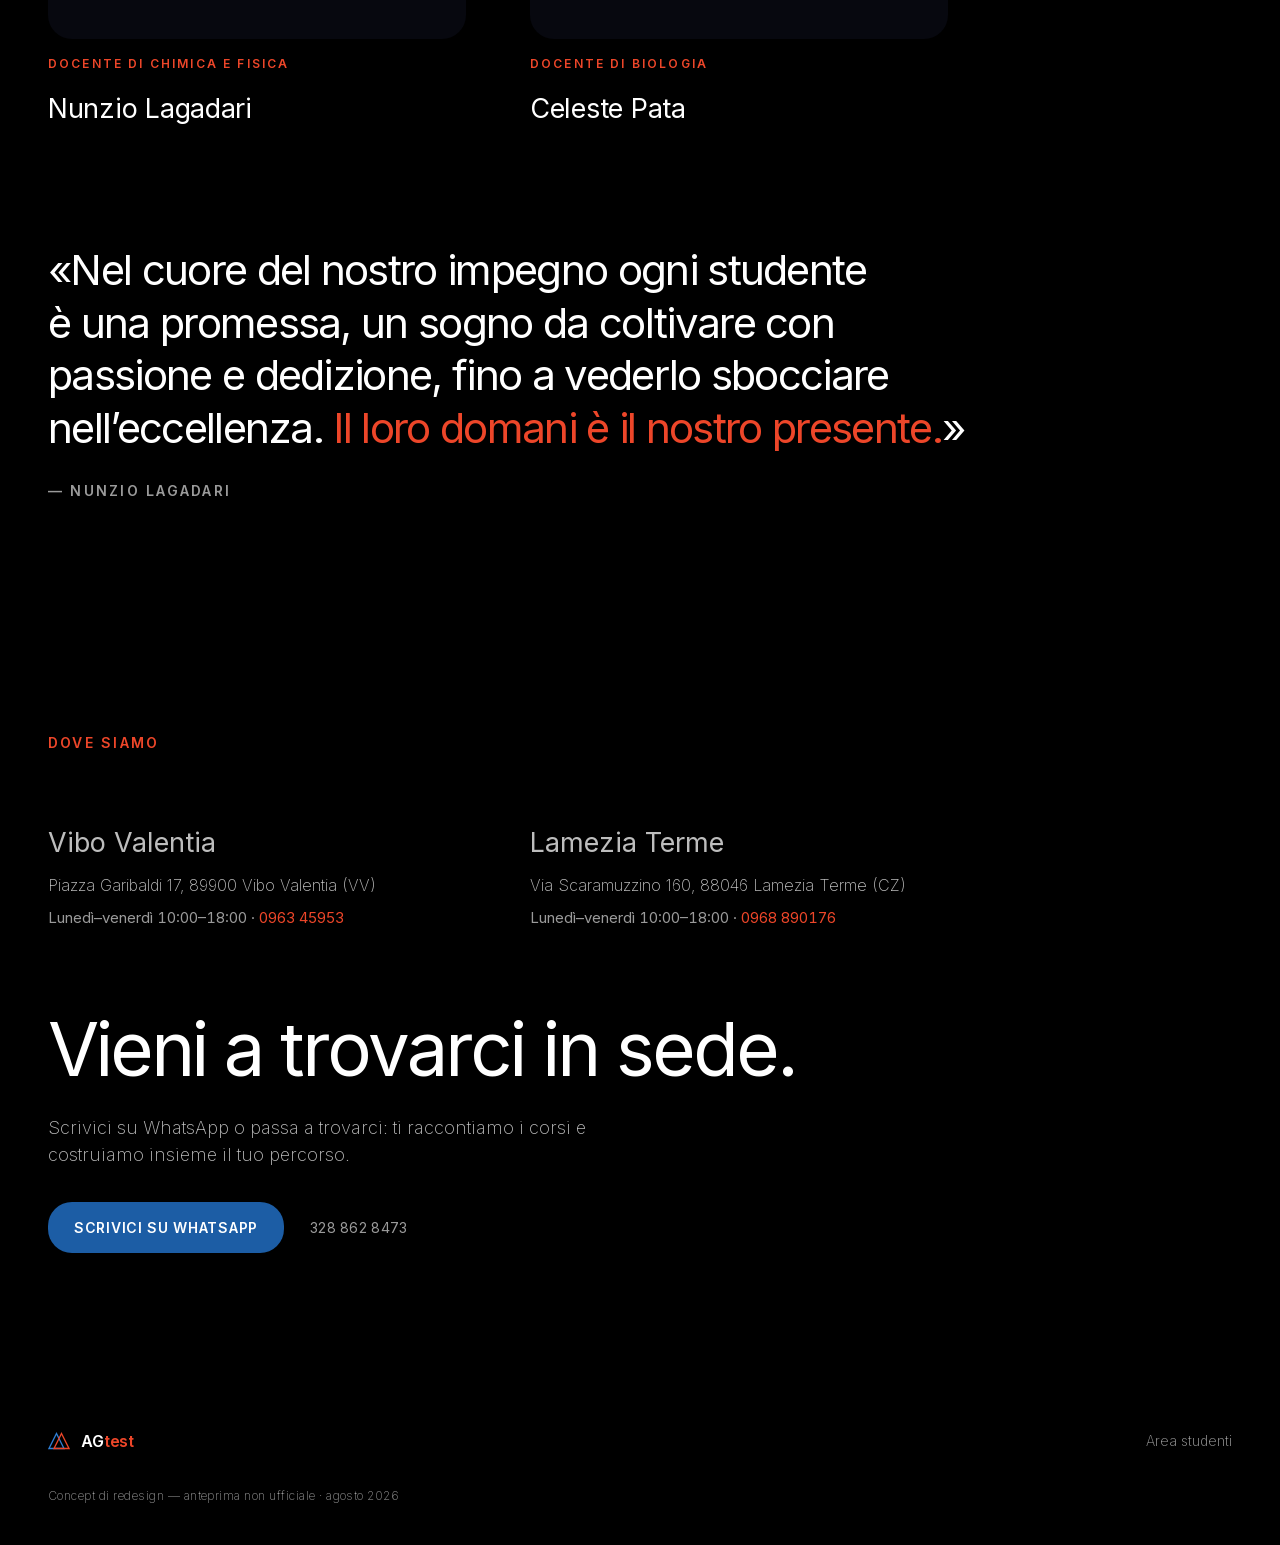
==== commit 22127550: "Fix automatic Google login entry from student area" ====
--- a/index.html
+++ b/index.html
@@ -1558,8 +1558,8 @@
     var loginClose = document.getElementById('login-close');
     var loginOpener = null;
     var apriLogin = function (e) {
-      e.preventDefault(); /* senza JS il link porta comunque alla piattaforma */
-      loginOpener = e.currentTarget;
+      if (e) e.preventDefault(); /* l'apertura automatica non ha un evento click */
+      loginOpener = e ? e.currentTarget : navLogin;
       loginOverlay.hidden = false;
       var g = loginOverlay.querySelector('.google-btn');
       if (g) g.focus({ preventScroll: true });
@@ -1961,7 +1961,7 @@
 
   if (new URLSearchParams(location.search).get('studio') === '1') {
     var demoLogin = document.getElementById('gacct-demo'); if (demoLogin) demoLogin.style.display = 'none';
-    apriLogin({ currentTarget: navLogin });
+    apriLogin();
     document.getElementById('login-google').click();
     if (demoLogin) demoLogin.style.display = 'none';
     document.getElementById('login-nota-passo2').textContent = 'Accedi per ritrovare quiz, flashcard e progressi personali.';
